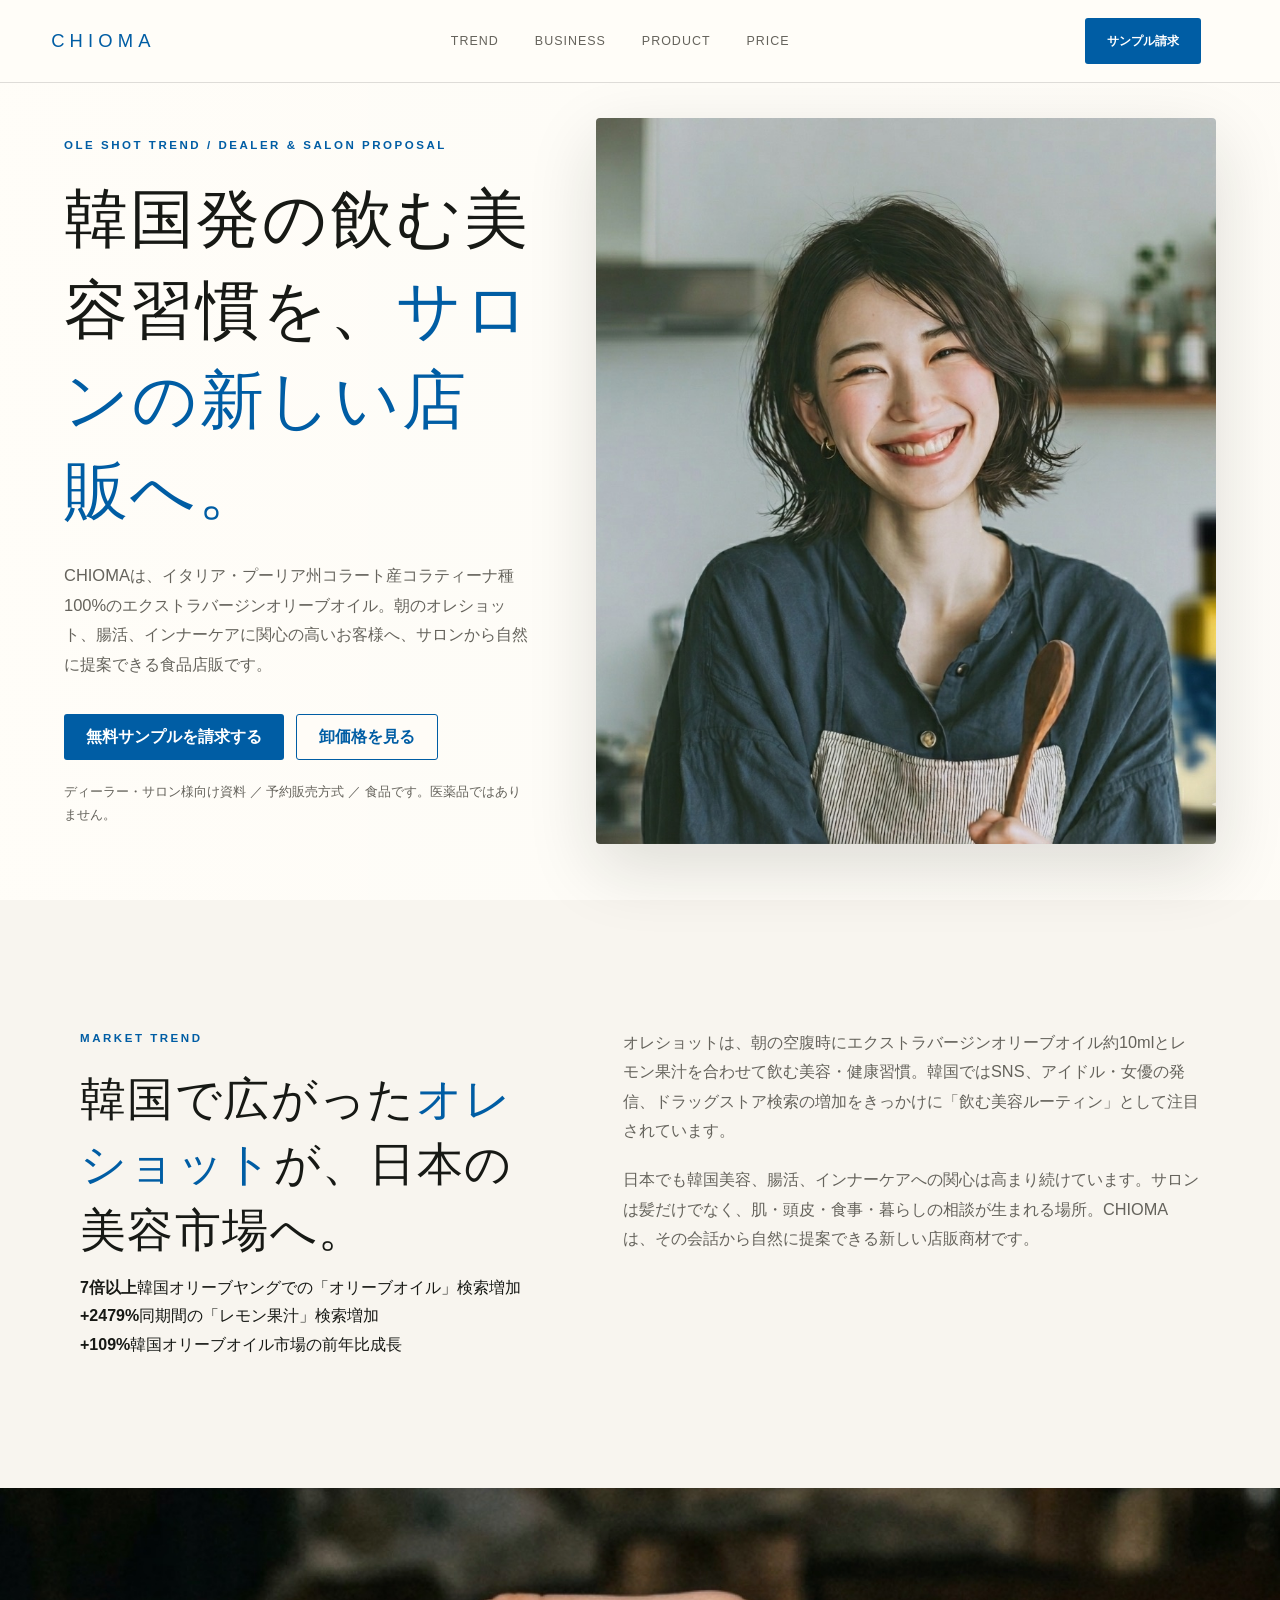
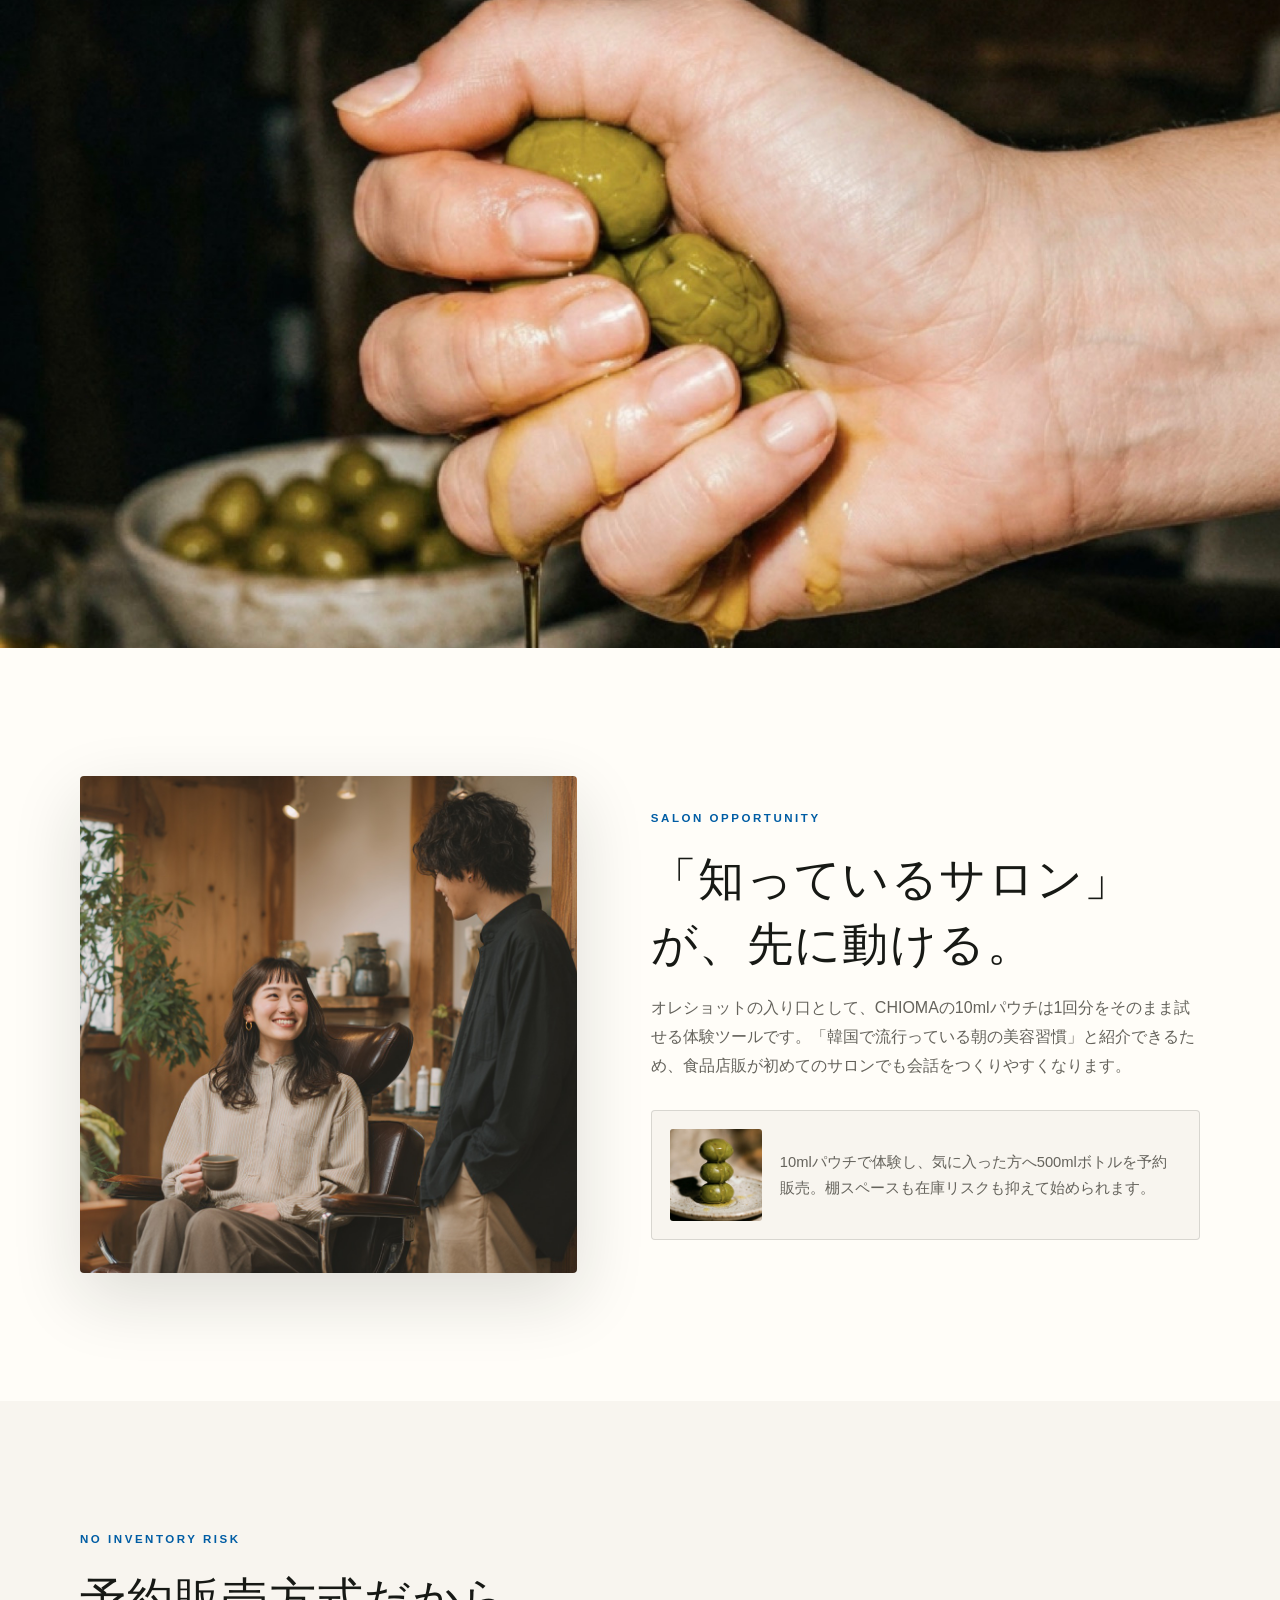
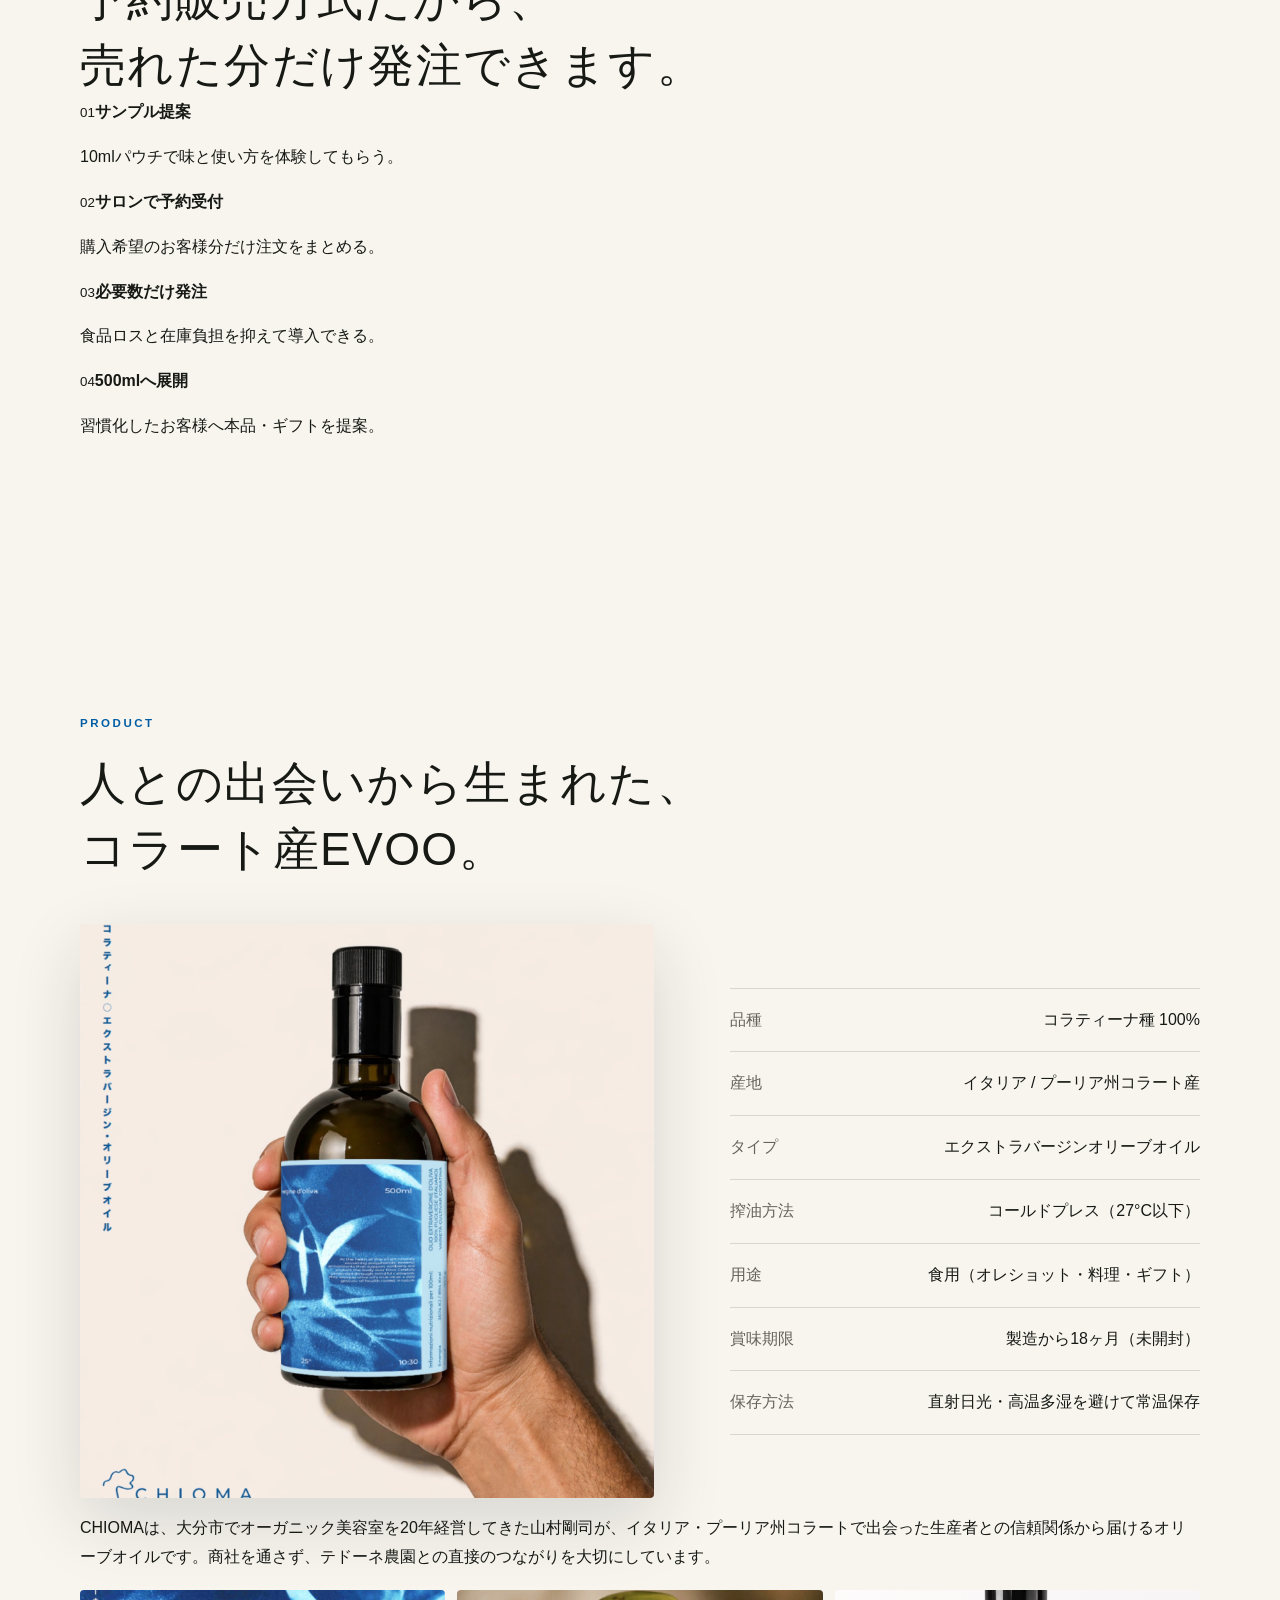
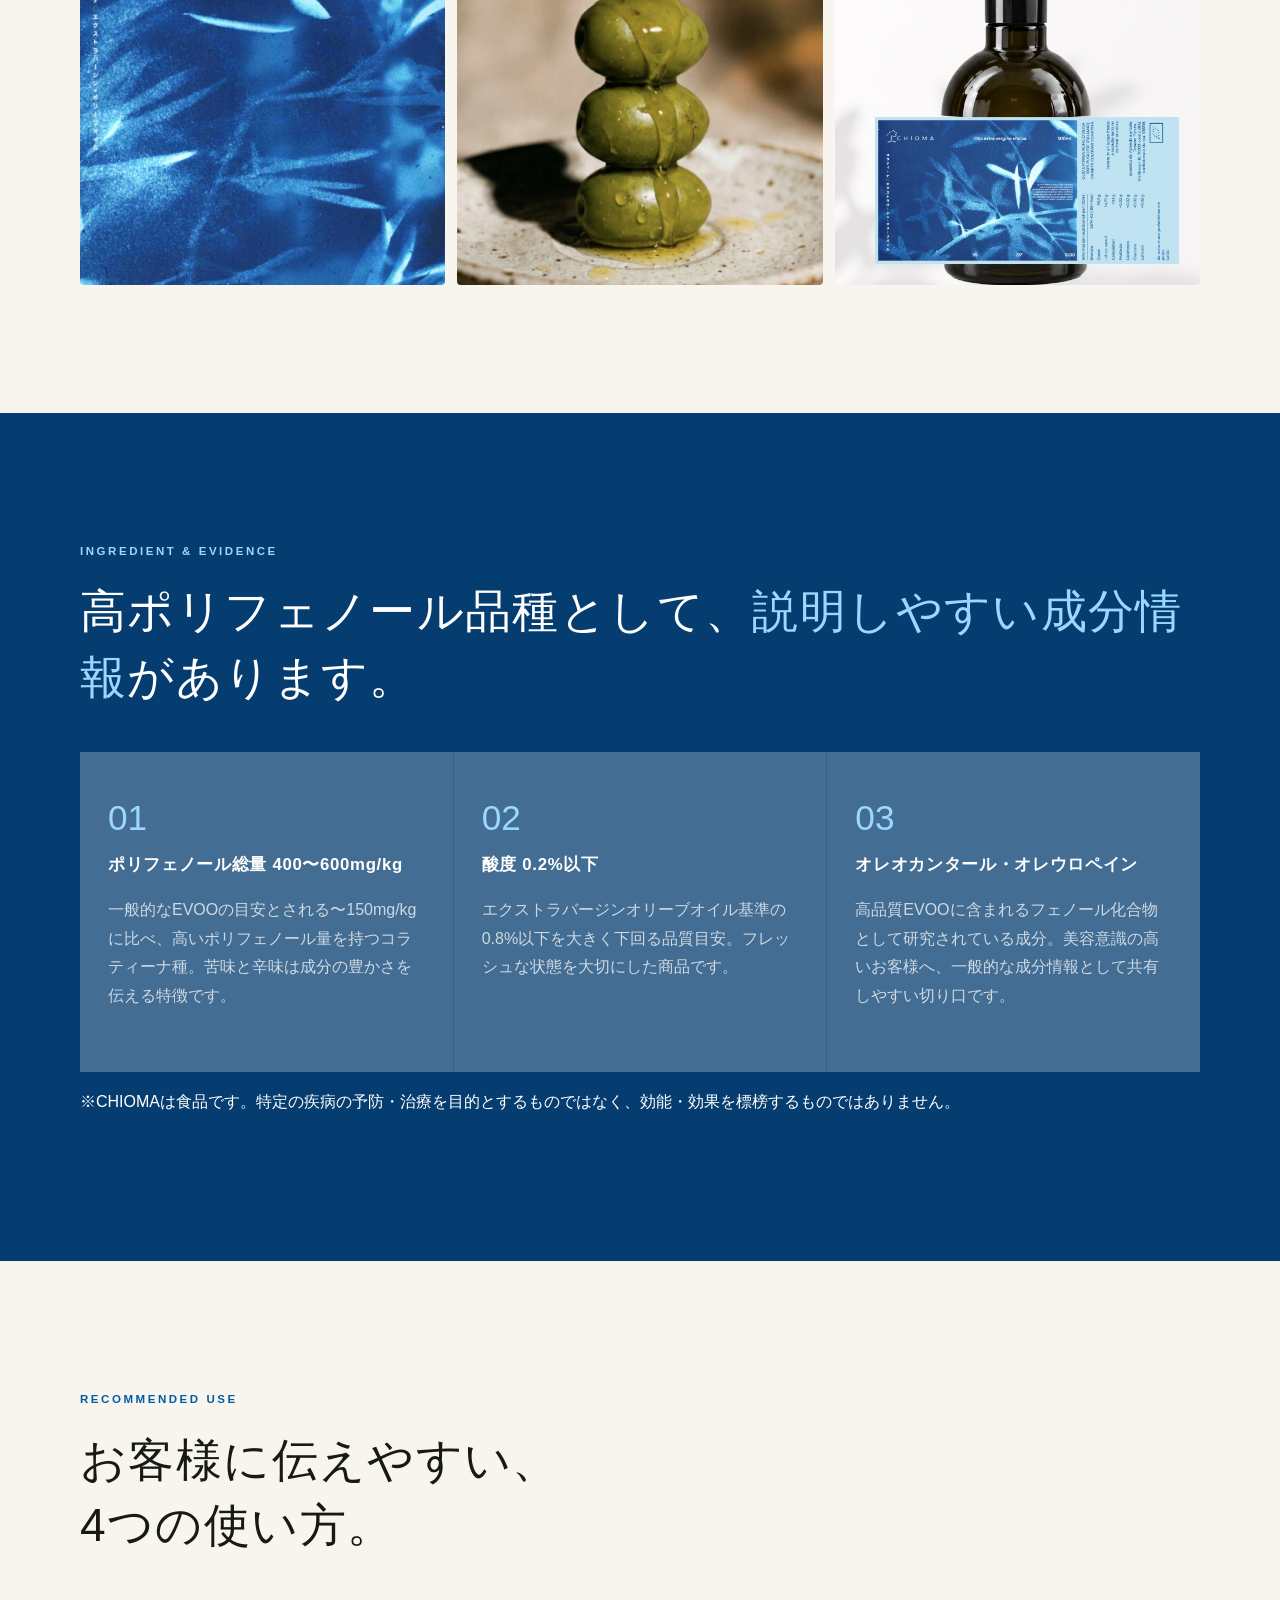
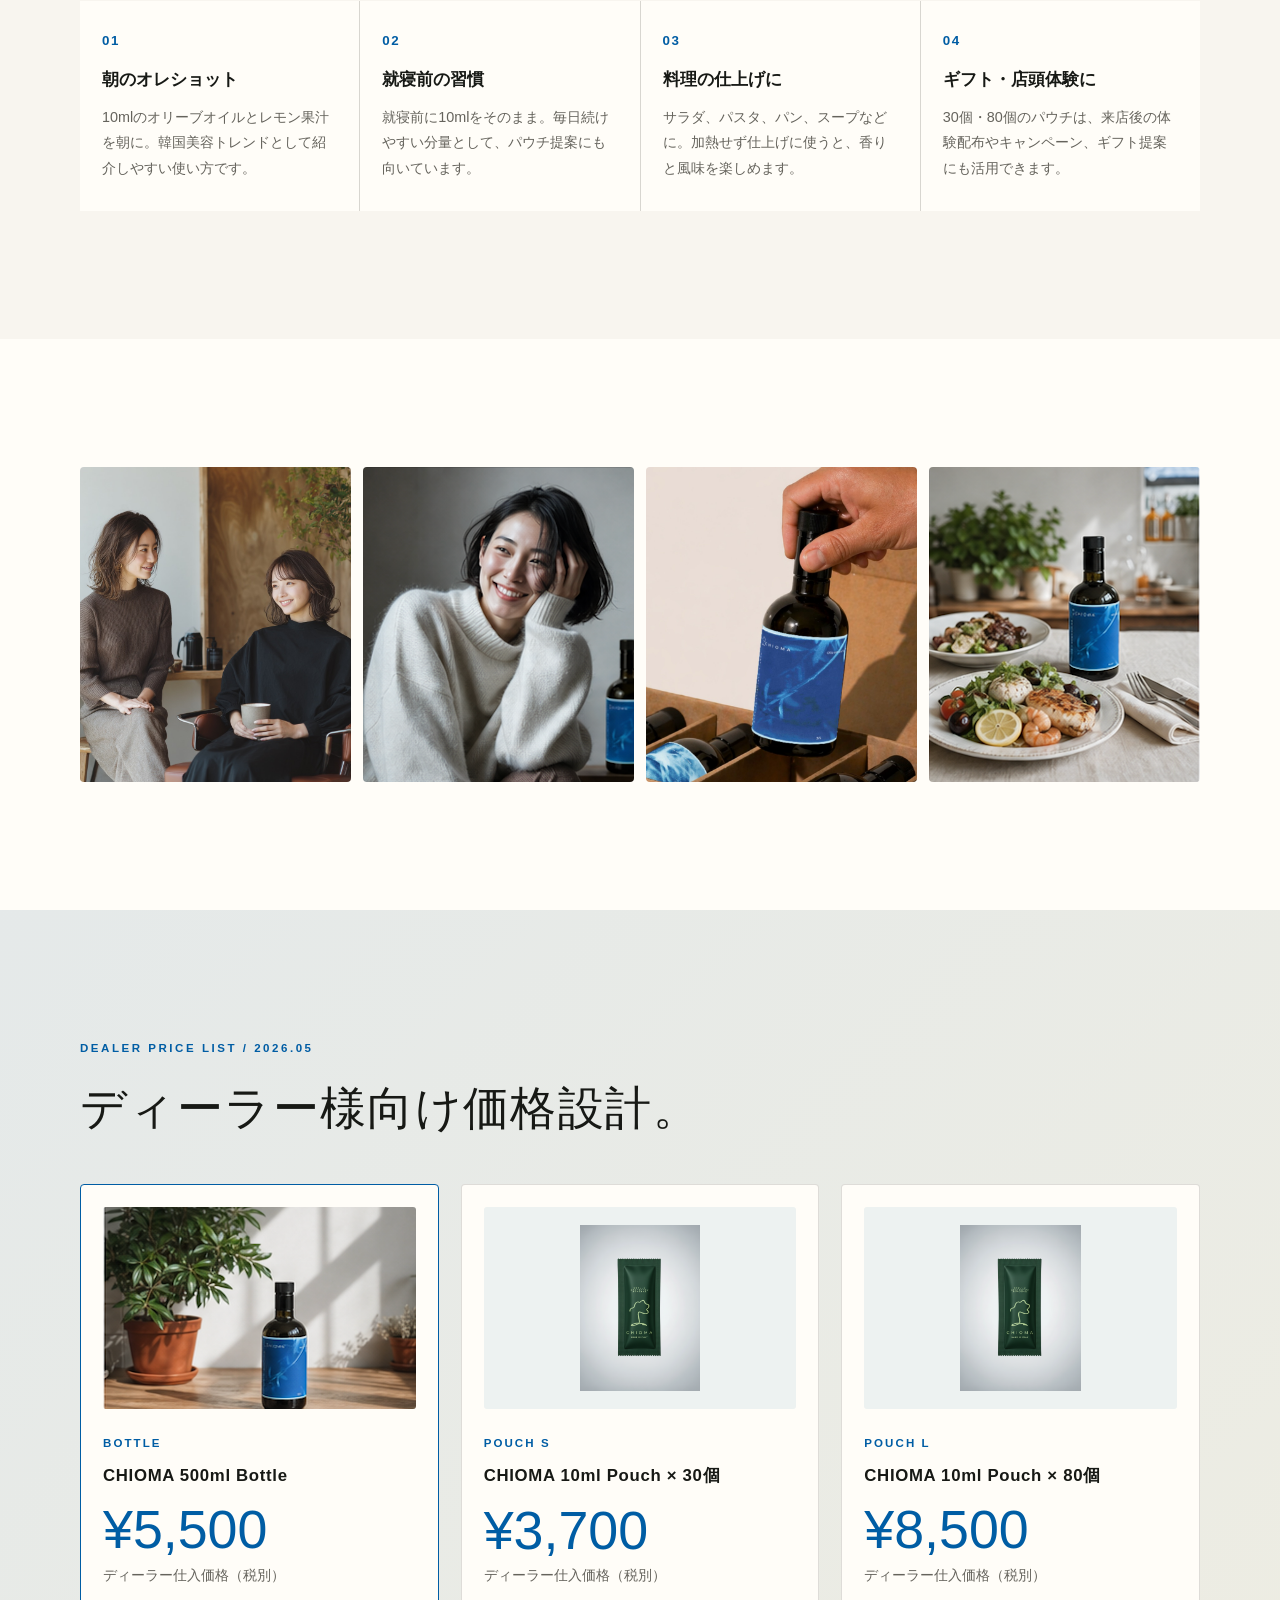
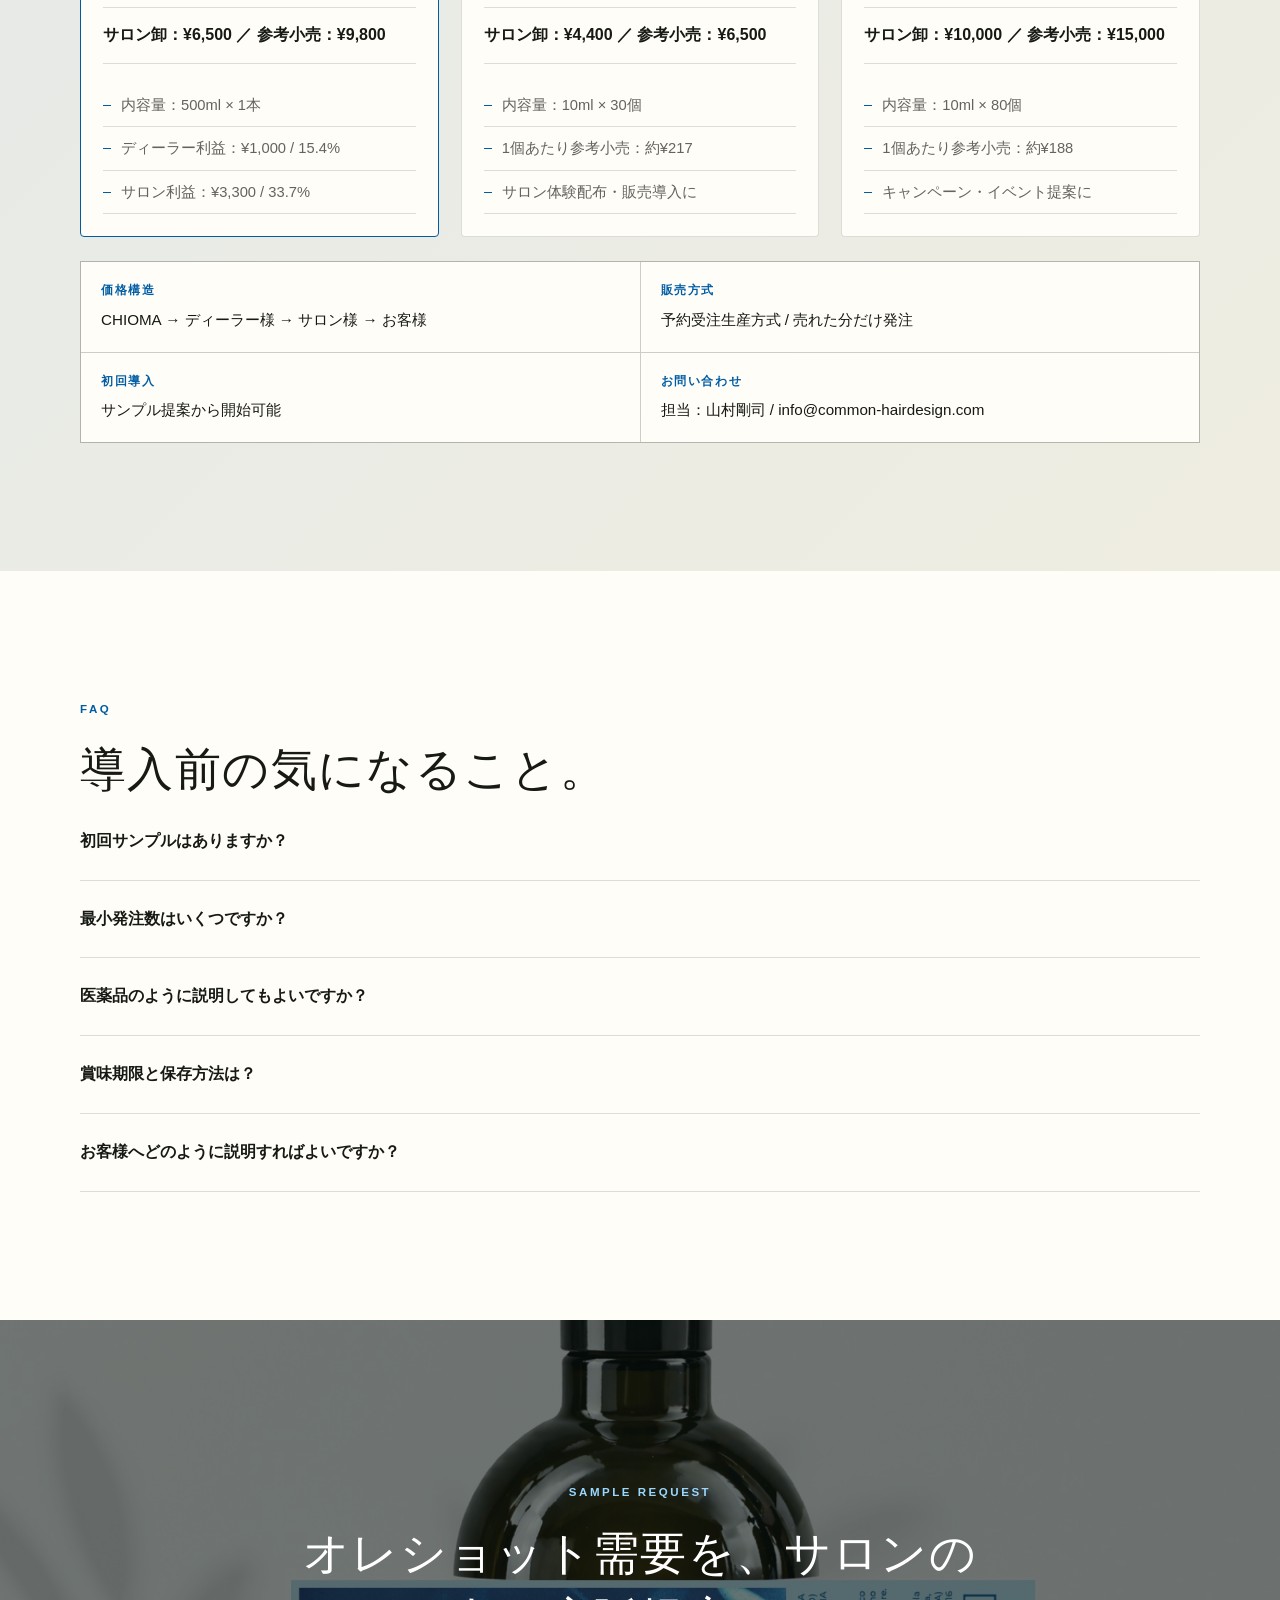
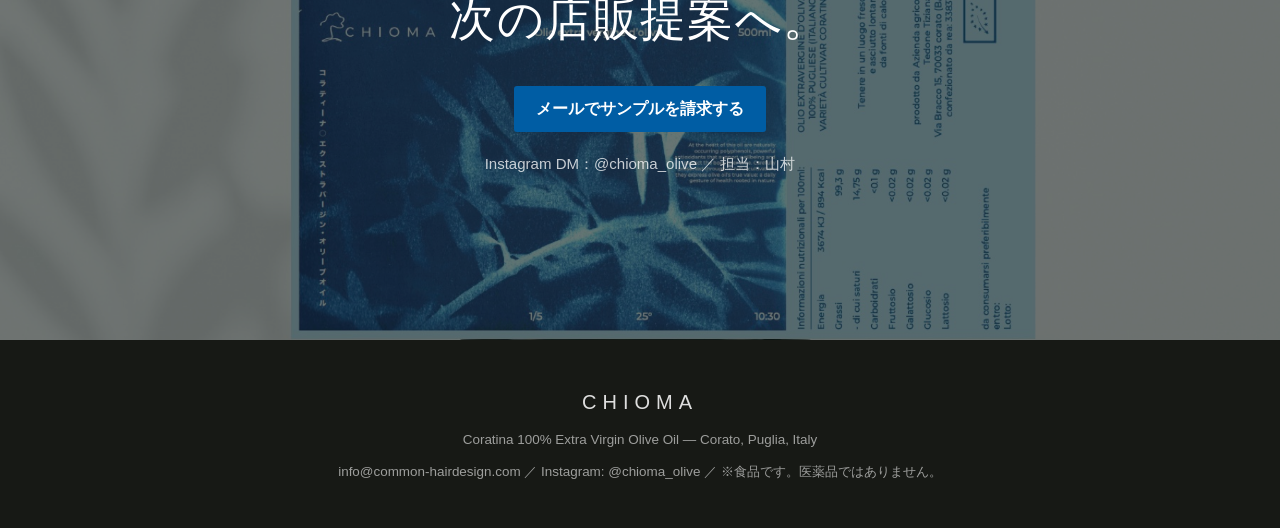
==== index.html @ f219310f "Update index.html" ====
<!doctype html>
<html lang="ja">
  <head><script type="text/javascript">
    (function(c,l,a,r,i,t,y){
        c[a]=c[a]||function(){(c[a].q=c[a].q||[]).push(arguments)};
        t=l.createElement(r);t.async=1;t.src="https://www.clarity.ms/tag/"+i;
        y=l.getElementsByTagName(r)[0];y.parentNode.insertBefore(t,y);
    })(window, document, "clarity", "script", "wob62ykbdd");
</script>
    <meta charset="utf-8" />
    <meta name="viewport" content="width=device-width, initial-scale=1" />
    <title>CHIOMA | オレショット対応オリーブオイル導入資料</title>
    <meta
      name="description"
      content="CHIOMAは、イタリア・プーリア州コラート産コラティーナ種100%のエクストラバージンオリーブオイル。韓国発オレショット需要、予約販売、卸価格、成分情報をまとめた導入資料です。"
    />
    <link rel="preload" as="image" href="chioma-hero-woman.jpg" />
    <link rel="stylesheet" href="styles.css" />
  </head>
  <body>
    <header class="site-header" data-header>
      <a class="brand" href="#top" aria-label="CHIOMA トップへ">CHIOMA</a>
      <nav class="site-nav" aria-label="主要ナビゲーション" data-nav>
        <a href="#trend">Trend</a>
        <a href="#business">Business</a>
        <a href="#product">Product</a>
        <a href="#pricing">Price</a>
      </nav>
      <a class="nav-cta" href="mailto:info@common-hairdesign.com">サンプル請求</a>
      <button class="menu-button" type="button" aria-label="メニューを開く" aria-expanded="false" data-menu-button>
        <span></span>
        <span></span>
      </button>
    </header>

    <main id="top">
      <section class="hero">
        <div class="hero-copy">
          <p class="section-label">Ole Shot Trend / Dealer & Salon Proposal</p>
          <h1>韓国発の飲む美容習慣を、<em>サロンの新しい店販へ。</em></h1>
          <p>
            CHIOMAは、イタリア・プーリア州コラート産コラティーナ種100%のエクストラバージンオリーブオイル。朝のオレショット、腸活、インナーケアに関心の高いお客様へ、サロンから自然に提案できる食品店販です。
          </p>
          <div class="hero-actions">
            <a class="button primary" href="mailto:info@common-hairdesign.com">無料サンプルを請求する</a>
            <a class="button secondary" href="#pricing">卸価格を見る</a>
          </div>
          <p class="hero-note">ディーラー・サロン様向け資料 ／ 予約販売方式 ／ 食品です。医薬品ではありません。</p>
        </div>
        <figure class="hero-media">
          <img src="chioma-hero-woman.jpg" alt="キッチンでほほえむ女性とCHIOMAのボトル" />
        </figure>
      </section>

      <section id="trend" class="gap section-pad">
        <div class="container two-col">
          <div>
            <p class="section-label">Market Trend</p>
            <h2>韓国で広がった<em>オレショット</em>が、日本の美容市場へ。</h2>
          </div>
          <div class="text-block">
            <p>オレショットは、朝の空腹時にエクストラバージンオリーブオイル約10mlとレモン果汁を合わせて飲む美容・健康習慣。韓国ではSNS、アイドル・女優の発信、ドラッグストア検索の増加をきっかけに「飲む美容ルーティン」として注目されています。</p>
            <p>日本でも韓国美容、腸活、インナーケアへの関心は高まり続けています。サロンは髪だけでなく、肌・頭皮・食事・暮らしの相談が生まれる場所。CHIOMAは、その会話から自然に提案できる新しい店販商材です。</p>
          </div>
        </div>
        <div class="container metrics-grid">
          <div><strong>7倍以上</strong><span>韓国オリーブヤングでの「オリーブオイル」検索増加</span></div>
          <div><strong>+2479%</strong><span>同期間の「レモン果汁」検索増加</span></div>
          <div><strong>+109%</strong><span>韓国オリーブオイル市場の前年比成長</span></div>
        </div>
      </section>

      <section class="image-band">
        <img src="chioma-harvest-hand.jpg" alt="手で搾られるオリーブとオリーブオイル" />
      </section>

      <section id="business" class="ritual section-pad">
        <div class="container split">
          <figure>
            <img src="chioma-salon-talk-1.jpg" alt="サロンで美容師とお客様が会話している様子" />
          </figure>
          <div class="panel-copy">
            <p class="section-label">Salon Opportunity</p>
            <h2>「知っているサロン」が、先に動ける。</h2>
            <p>オレショットの入り口として、CHIOMAの10mlパウチは1回分をそのまま試せる体験ツールです。「韓国で流行っている朝の美容習慣」と紹介できるため、食品店販が初めてのサロンでも会話をつくりやすくなります。</p>
            <div class="mini-card">
              <img src="chioma-olive-stack.jpg" alt="オリーブにオイルをかけた一皿" />
              <span>10mlパウチで体験し、気に入った方へ500mlボトルを予約販売。棚スペースも在庫リスクも抑えて始められます。</span>
            </div>
          </div>
        </div>
      </section>

      <section class="inventory section-pad">
        <div class="container">
          <p class="section-label">No Inventory Risk</p>
          <h2>予約販売方式だから、<br />売れた分だけ発注できます。</h2>
          <div class="flow-grid">
            <div><small>01</small><strong>サンプル提案</strong><p>10mlパウチで味と使い方を体験してもらう。</p></div>
            <div><small>02</small><strong>サロンで予約受付</strong><p>購入希望のお客様分だけ注文をまとめる。</p></div>
            <div><small>03</small><strong>必要数だけ発注</strong><p>食品ロスと在庫負担を抑えて導入できる。</p></div>
            <div><small>04</small><strong>500mlへ展開</strong><p>習慣化したお客様へ本品・ギフトを提案。</p></div>
          </div>
        </div>
      </section>

      <section id="product" class="product section-pad">
        <div class="container">
          <p class="section-label">Product</p>
          <h2>人との出会いから生まれた、<br />コラート産EVOO。</h2>
          <div class="product-grid">
            <figure class="product-main">
              <img src="chioma-product-hand.jpg" alt="手に持たれたCHIOMAの500mlボトル" />
            </figure>
            <div class="specs">
              <div><span>品種</span><strong>コラティーナ種 100%</strong></div>
              <div><span>産地</span><strong>イタリア / プーリア州コラート産</strong></div>
              <div><span>タイプ</span><strong>エクストラバージンオリーブオイル</strong></div>
              <div><span>搾油方法</span><strong>コールドプレス（27°C以下）</strong></div>
              <div><span>用途</span><strong>食用（オレショット・料理・ギフト）</strong></div>
              <div><span>賞味期限</span><strong>製造から18ヶ月（未開封）</strong></div>
              <div><span>保存方法</span><strong>直射日光・高温多湿を避けて常温保存</strong></div>
            </div>
          </div>
          <p class="story-note">CHIOMAは、大分市でオーガニック美容室を20年経営してきた山村剛司が、イタリア・プーリア州コラートで出会った生産者との信頼関係から届けるオリーブオイルです。商社を通さず、テドーネ農園との直接のつながりを大切にしています。</p>
          <div class="label-gallery" aria-label="CHIOMAの世界観">
            <img src="chioma-blue-texture.jpg" alt="CHIOMAの青いラベルテクスチャ" />
            <img src="chioma-olive-stack.jpg" alt="オリーブとオリーブオイル" />
            <img src="chioma-bottle-label-1.jpg" alt="CHIOMAボトルのラベル" />
          </div>
        </div>
      </section>

      <section id="quality" class="salon section-pad">
        <div class="container">
          <p class="section-label">Ingredient & Evidence</p>
          <h2>高ポリフェノール品種として、<em>説明しやすい成分情報</em>があります。</h2>
          <div class="card-grid">
            <article>
              <span>01</span>
              <h3>ポリフェノール総量 400〜600mg/kg</h3>
              <p>一般的なEVOOの目安とされる〜150mg/kgに比べ、高いポリフェノール量を持つコラティーナ種。苦味と辛味は成分の豊かさを伝える特徴です。</p>
            </article>
            <article>
              <span>02</span>
              <h3>酸度 0.2%以下</h3>
              <p>エクストラバージンオリーブオイル基準の0.8%以下を大きく下回る品質目安。フレッシュな状態を大切にした商品です。</p>
            </article>
            <article>
              <span>03</span>
              <h3>オレオカンタール・オレウロペイン</h3>
              <p>高品質EVOOに含まれるフェノール化合物として研究されている成分。美容意識の高いお客様へ、一般的な成分情報として共有しやすい切り口です。</p>
            </article>
          </div>
          <p class="evidence-note">※CHIOMAは食品です。特定の疾病の予防・治療を目的とするものではなく、効能・効果を標榜するものではありません。</p>
        </div>
      </section>

      <section class="cycle section-pad">
        <div class="container">
          <p class="section-label">Recommended Use</p>
          <h2>お客様に伝えやすい、<br />4つの使い方。</h2>
          <div class="cycle-grid">
            <div><small>01</small><strong>朝のオレショット</strong><p>10mlのオリーブオイルとレモン果汁を朝に。韓国美容トレンドとして紹介しやすい使い方です。</p></div>
            <div><small>02</small><strong>就寝前の習慣</strong><p>就寝前に10mlをそのまま。毎日続けやすい分量として、パウチ提案にも向いています。</p></div>
            <div><small>03</small><strong>料理の仕上げに</strong><p>サラダ、パスタ、パン、スープなどに。加熱せず仕上げに使うと、香りと風味を楽しめます。</p></div>
            <div><small>04</small><strong>ギフト・店頭体験に</strong><p>30個・80個のパウチは、来店後の体験配布やキャンペーン、ギフト提案にも活用できます。</p></div>
          </div>
        </div>
      </section>

      <section class="people section-pad">
        <div class="container image-grid">
          <img src="chioma-salon-talk-2.jpg" alt="美容室で会話する女性たち" />
          <img src="chioma-use-portrait.png" alt="CHIOMAのボトルと笑顔の女性" />
          <img src="chioma-shipping-box.jpg" alt="CHIOMAボトルを箱から取り出す様子" />
          <img src="chioma-use-dining.png" alt="料理とCHIOMAのボトル" />
        </div>
      </section>

      <section id="pricing" class="pricing section-pad">
        <div class="container">
          <p class="section-label">Dealer Price List / 2026.05</p>
          <h2>ディーラー様向け価格設計。</h2>
          <div class="pricing-grid">
            <article class="price-card featured">
              <img src="chioma-price-bottle.png" alt="木のテーブルに置かれたCHIOMA 500mlボトル" />
              <p class="pc-tag">Bottle</p>
              <h3>CHIOMA 500ml Bottle</h3>
              <div class="price">¥5,500</div>
              <p class="retail">ディーラー仕入価格（税別）</p>
              <p class="margin">サロン卸：¥6,500 ／ 参考小売：¥9,800</p>
              <ul>
                <li>内容量：500ml × 1本</li>
                <li>ディーラー利益：¥1,000 / 15.4%</li>
                <li>サロン利益：¥3,300 / 33.7%</li>
              </ul>
            </article>
            <article class="price-card">
              <img class="pouch-product" src="chioma-green-pouch.png" alt="CHIOMA 10mlパウチ" />
              <p class="pc-tag">Pouch S</p>
              <h3>CHIOMA 10ml Pouch × 30個</h3>
              <div class="price">¥3,700</div>
              <p class="retail">ディーラー仕入価格（税別）</p>
              <p class="margin">サロン卸：¥4,400 ／ 参考小売：¥6,500</p>
              <ul>
                <li>内容量：10ml × 30個</li>
                <li>1個あたり参考小売：約¥217</li>
                <li>サロン体験配布・販売導入に</li>
              </ul>
            </article>
            <article class="price-card">
              <img class="pouch-product" src="chioma-green-pouch.png" alt="CHIOMA 10mlパウチ大容量セット" />
              <p class="pc-tag">Pouch L</p>
              <h3>CHIOMA 10ml Pouch × 80個</h3>
              <div class="price">¥8,500</div>
              <p class="retail">ディーラー仕入価格（税別）</p>
              <p class="margin">サロン卸：¥10,000 ／ 参考小売：¥15,000</p>
              <ul>
                <li>内容量：10ml × 80個</li>
                <li>1個あたり参考小売：約¥188</li>
                <li>キャンペーン・イベント提案に</li>
              </ul>
            </article>
          </div>
          <div class="trade-terms">
            <div><span>価格構造</span><strong>CHIOMA → ディーラー様 → サロン様 → お客様</strong></div>
            <div><span>販売方式</span><strong>予約受注生産方式 / 売れた分だけ発注</strong></div>
            <div><span>初回導入</span><strong>サンプル提案から開始可能</strong></div>
            <div><span>お問い合わせ</span><strong>担当：山村剛司 / info@common-hairdesign.com</strong></div>
          </div>
        </div>
      </section>

      <section id="faq" class="faq section-pad">
        <div class="container">
          <p class="section-label">FAQ</p>
          <h2>導入前の気になること。</h2>
          <details>
            <summary>初回サンプルはありますか？</summary>
            <p>導入前に、まず味・香り・オレショットとしての提案方法を確認いただけます。詳細はお問い合わせ時にご案内します。</p>
          </details>
          <details>
            <summary>最小発注数はいくつですか？</summary>
            <p>予約販売方式のため、売れた分だけ発注しやすい設計です。ロットや納期は取引条件に合わせてご案内します。</p>
          </details>
          <details>
            <summary>医薬品のように説明してもよいですか？</summary>
            <p>いいえ。CHIOMAは食品です。成分に関する一般的な情報や、食習慣としての取り入れ方をご案内ください。疾病の予防・治療や効能効果をうたう表現は避けてください。</p>
          </details>
          <details>
            <summary>賞味期限と保存方法は？</summary>
            <p>賞味期限は製造から18ヶ月（未開封）です。直射日光・高温多湿を避けて常温保存し、開封後は3ヶ月以内を目安にご使用ください。</p>
          </details>
          <details>
            <summary>お客様へどのように説明すればよいですか？</summary>
            <p>「韓国で話題のオレショットをご存知ですか？」をきっかけに、10mlパウチを1回分として試してもらう流れがおすすめです。気に入った方へ500mlボトルを予約販売で提案できます。</p>
          </details>
        </div>
      </section>

      <section class="final-cta">
        <img src="chioma-bottle-label-1.jpg" alt="CHIOMAのボトルラベル" />
        <div>
          <p class="section-label">Sample Request</p>
          <h2>オレショット需要を、サロンの次の店販提案へ。</h2>
          <a class="button primary" href="mailto:info@common-hairdesign.com">メールでサンプルを請求する</a>
          <p class="cta-text">Instagram DM：@chioma_olive ／ 担当：山村</p>
        </div>
      </section>
    </main>

    <footer>
      <strong>CHIOMA</strong>
      <span>Coratina 100% Extra Virgin Olive Oil — Corato, Puglia, Italy</span>
      <span>info@common-hairdesign.com ／ Instagram: @chioma_olive ／ ※食品です。医薬品ではありません。</span>
    </footer>

    <script src="script.js"></script>
  </body>
</html>
---- styles.css ----
:root {
  --ink: #171915;
  --muted: #65635c;
  --paper: #f8f5ef;
  --white: #fffdf8;
  --blue: #005da4;
  --blue-dark: #063d70;
  --green: #204f38;
  --olive: #87923f;
  --gold: #a07840;
  --line: rgba(23, 25, 21, 0.14);
  --shadow: 0 24px 70px rgba(23, 25, 21, 0.14);
}

* {
  box-sizing: border-box;
}

html {
  scroll-behavior: smooth;
}

body {
  margin: 0;
  color: var(--ink);
  background: var(--paper);
  font-family: "Helvetica Neue", Arial, "Hiragino Sans", "Yu Gothic", sans-serif;
  line-height: 1.8;
  -webkit-font-smoothing: antialiased;
}

img {
  display: block;
  max-width: 100%;
}

a {
  color: inherit;
  text-decoration: none;
}

em {
  color: var(--blue);
  font-style: normal;
}

.site-header {
  position: fixed;
  z-index: 20;
  top: 0;
  left: 0;
  right: 0;
  min-height: 76px;
  display: grid;
  grid-template-columns: auto 1fr auto auto;
  gap: 28px;
  align-items: center;
  padding: 18px clamp(20px, 4vw, 54px);
  background: rgba(255, 253, 248, 0.92);
  border-bottom: 1px solid var(--line);
  backdrop-filter: blur(16px);
}

.site-header.is-scrolled {
  box-shadow: 0 10px 34px rgba(23, 25, 21, 0.08);
}

.brand {
  color: var(--blue);
  font-size: 1.15rem;
  font-weight: 500;
  letter-spacing: 0.28em;
}

.site-nav {
  display: flex;
  justify-content: center;
  gap: clamp(18px, 3vw, 36px);
  color: var(--muted);
  font-size: 0.78rem;
  letter-spacing: 0.08em;
  text-transform: uppercase;
}

.nav-cta,
.button {
  display: inline-flex;
  align-items: center;
  justify-content: center;
  min-height: 46px;
  padding: 12px 22px;
  border-radius: 3px;
  font-weight: 700;
  line-height: 1.2;
  transition: transform 160ms ease, background 160ms ease, color 160ms ease;
}

.nav-cta,
.button.primary {
  color: #fff;
  background: var(--blue);
}

.button.secondary {
  color: var(--blue);
  border: 1px solid currentColor;
  background: rgba(255, 253, 248, 0.76);
}

.nav-cta {
  font-size: 0.78rem;
}

.button:hover,
.nav-cta:hover {
  transform: translateY(-2px);
  background: var(--blue-dark);
  color: #fff;
}

.menu-button {
  display: none;
  width: 44px;
  height: 44px;
  padding: 0;
  border: 1px solid var(--line);
  border-radius: 50%;
  background: transparent;
}

.menu-button span {
  display: block;
  width: 18px;
  height: 1px;
  margin: 6px auto;
  background: var(--ink);
}

.hero {
  min-height: 100vh;
  display: grid;
  grid-template-columns: minmax(0, 0.86fr) minmax(360px, 1.14fr);
  gap: clamp(28px, 5vw, 72px);
  align-items: center;
  padding: 118px clamp(20px, 5vw, 72px) 56px;
  background:
    linear-gradient(90deg, rgba(255, 253, 248, 0.98), rgba(255, 253, 248, 0.8)),
    var(--paper);
}

.hero-copy {
  max-width: 590px;
}

.section-label {
  margin: 0 0 18px;
  color: var(--blue);
  font-size: 0.72rem;
  font-weight: 800;
  letter-spacing: 0.22em;
  text-transform: uppercase;
}

h1,
h2,
h3,
p {
  overflow-wrap: anywhere;
}

h1,
h2 {
  margin: 0;
  font-weight: 300;
  letter-spacing: 0.03em;
  line-height: 1.42;
}

h1 {
  font-size: clamp(2.35rem, 5vw, 4.8rem);
}

h2 {
  font-size: clamp(1.85rem, 3.6vw, 3.3rem);
}

h3 {
  margin: 0;
  font-size: 1.05rem;
  letter-spacing: 0.04em;
}

.hero-copy > p:not(.section-label):not(.hero-note) {
  max-width: 520px;
  margin: 24px 0 0;
  color: var(--muted);
  font-size: 1.03rem;
}

.hero-actions {
  display: flex;
  flex-wrap: wrap;
  gap: 12px;
  margin-top: 34px;
}

.hero-note {
  margin: 20px 0 0;
  color: var(--muted);
  font-size: 0.82rem;
}

.hero-media {
  margin: 0;
  align-self: stretch;
  min-height: 620px;
  border-radius: 4px;
  overflow: hidden;
  box-shadow: var(--shadow);
  background: var(--white);
}

.hero-media img {
  width: 100%;
  height: 100%;
  object-fit: cover;
}

.section-pad {
  padding: clamp(76px, 10vw, 132px) clamp(20px, 5vw, 64px);
}

.container {
  width: min(1120px, 100%);
  margin: 0 auto;
}

.two-col {
  display: grid;
  grid-template-columns: minmax(0, 0.88fr) minmax(320px, 1.12fr);
  gap: clamp(34px, 7vw, 92px);
}

.text-block {
  color: var(--muted);
  font-size: 1.02rem;
}

.text-block p {
  margin: 0 0 20px;
}

.image-band {
  background: var(--ink);
}

.image-band img {
  width: 100%;
  max-height: 760px;
  object-fit: cover;
}

.ritual {
  background: var(--white);
}

.split {
  display: grid;
  grid-template-columns: minmax(0, 0.95fr) minmax(320px, 1.05fr);
  gap: clamp(28px, 6vw, 74px);
  align-items: center;
}

.split figure,
.product-main {
  margin: 0;
  border-radius: 4px;
  overflow: hidden;
  box-shadow: var(--shadow);
}

.split figure img,
.product-main img {
  width: 100%;
  aspect-ratio: 1;
  object-fit: cover;
}

.panel-copy p:not(.section-label) {
  color: var(--muted);
}

.mini-card {
  display: grid;
  grid-template-columns: 92px 1fr;
  gap: 18px;
  align-items: center;
  margin-top: 30px;
  padding: 18px;
  border: 1px solid var(--line);
  border-radius: 4px;
  background: var(--paper);
}

.mini-card img {
  width: 92px;
  height: 92px;
  object-fit: cover;
  border-radius: 3px;
}

.mini-card span {
  color: var(--muted);
  font-size: 0.92rem;
}

.product-grid {
  display: grid;
  grid-template-columns: minmax(0, 1.1fr) minmax(320px, 0.9fr);
  gap: clamp(30px, 6vw, 76px);
  align-items: center;
  margin-top: 42px;
}

.specs {
  border-top: 1px solid var(--line);
}

.specs div {
  display: flex;
  justify-content: space-between;
  gap: 24px;
  padding: 17px 0;
  border-bottom: 1px solid var(--line);
}

.specs span {
  color: var(--muted);
}

.specs strong {
  text-align: right;
  font-weight: 500;
}

.label-gallery,
.image-grid {
  display: grid;
  grid-template-columns: repeat(3, minmax(0, 1fr));
  gap: 12px;
  margin-top: 18px;
}

.label-gallery img,
.image-grid img {
  width: 100%;
  aspect-ratio: 1.24;
  object-fit: cover;
  border-radius: 4px;
}

.salon {
  background: var(--blue-dark);
  color: #fff;
}

.salon .section-label,
.salon em {
  color: #9ad8ff;
}

.card-grid {
  display: grid;
  grid-template-columns: repeat(3, minmax(0, 1fr));
  gap: 1px;
  margin-top: 42px;
  background: rgba(255, 255, 255, 0.18);
}

.card-grid article {
  min-height: 320px;
  padding: 34px 28px;
  background: rgba(255, 255, 255, 0.08);
}

.card-grid span {
  color: #9ad8ff;
  font-size: 2.2rem;
  font-weight: 200;
}

.card-grid p {
  color: rgba(255, 255, 255, 0.74);
}

.cycle-grid {
  display: grid;
  grid-template-columns: repeat(4, minmax(0, 1fr));
  gap: 1px;
  margin-top: 42px;
  background: var(--line);
}

.cycle-grid div {
  min-height: 210px;
  padding: 28px 22px;
  background: var(--white);
}

.cycle-grid small {
  display: block;
  color: var(--blue);
  font-weight: 800;
  letter-spacing: 0.12em;
  margin-bottom: 12px;
}

.cycle-grid strong {
  display: block;
  margin-bottom: 10px;
  font-size: 1.04rem;
}

.cycle-grid p {
  margin: 0;
  color: var(--muted);
  font-size: 0.9rem;
}

.people {
  background: var(--white);
}

.image-grid {
  grid-template-columns: repeat(4, minmax(0, 1fr));
  margin-top: 0;
}

.image-grid img {
  aspect-ratio: 0.86;
}

.pricing {
  background:
    linear-gradient(135deg, rgba(0, 93, 164, 0.08), rgba(135, 146, 63, 0.08)),
    var(--paper);
}

.pricing-grid {
  display: grid;
  grid-template-columns: repeat(3, minmax(0, 1fr));
  gap: 22px;
  margin-top: 42px;
}

.price-card {
  padding: 22px;
  border: 1px solid var(--line);
  border-radius: 4px;
  background: var(--white);
}

.price-card.featured {
  border-color: var(--blue);
}

.price-card img {
  width: 100%;
  aspect-ratio: 1.55;
  object-fit: cover;
  border-radius: 3px;
  margin-bottom: 24px;
}

.price-card img.pouch-product {
  object-fit: contain;
  padding: 18px;
  background: #edf2f1;
}

.pc-tag {
  margin: 0 0 8px;
  color: var(--blue);
  font-size: 0.72rem;
  font-weight: 800;
  letter-spacing: 0.18em;
  text-transform: uppercase;
}

.price {
  margin: 12px 0 6px;
  color: var(--blue);
  font-size: clamp(2.35rem, 4.2vw, 3.55rem);
  font-weight: 200;
  line-height: 1;
}

.retail {
  margin: 0 0 18px;
  color: var(--muted);
  font-size: 0.9rem;
}

.margin {
  margin: 0 0 20px;
  padding: 13px 0;
  border-top: 1px solid var(--line);
  border-bottom: 1px solid var(--line);
  color: var(--ink);
  font-weight: 700;
}

.price-card ul {
  margin: 0;
  padding: 0;
  list-style: none;
}

.price-card li {
  position: relative;
  padding: 8px 0 8px 18px;
  border-bottom: 1px solid var(--line);
  color: var(--muted);
  font-size: 0.92rem;
}

.price-card li::before {
  content: "";
  position: absolute;
  left: 0;
  top: 21px;
  width: 8px;
  height: 1px;
  background: var(--blue);
}

.trade-terms {
  display: grid;
  grid-template-columns: repeat(2, minmax(0, 1fr));
  gap: 1px;
  margin-top: 24px;
  background: var(--line);
  border: 1px solid var(--line);
}

.trade-terms div {
  display: grid;
  gap: 5px;
  padding: 18px 20px;
  background: var(--white);
}

.trade-terms span {
  color: var(--blue);
  font-size: 0.72rem;
  font-weight: 800;
  letter-spacing: 0.14em;
}

.trade-terms strong {
  font-size: 0.95rem;
  font-weight: 500;
}

.faq {
  background: var(--white);
}

details {
  border-bottom: 1px solid var(--line);
}

summary {
  cursor: pointer;
  padding: 24px 0;
  font-weight: 700;
  list-style: none;
}

summary::-webkit-details-marker {
  display: none;
}

details p {
  margin: -8px 0 24px;
  color: var(--muted);
}

.final-cta {
  position: relative;
  min-height: 620px;
  display: grid;
  place-items: center;
  padding: 90px 20px;
  overflow: hidden;
  text-align: center;
  color: #fff;
}

.final-cta img {
  position: absolute;
  inset: 0;
  width: 100%;
  height: 100%;
  object-fit: cover;
}

.final-cta::after {
  content: "";
  position: absolute;
  inset: 0;
  background: rgba(9, 19, 16, 0.58);
}

.final-cta > div {
  position: relative;
  z-index: 1;
  width: min(720px, 100%);
}

.final-cta .section-label {
  color: #9ad8ff;
}

.final-cta h2 {
  margin-bottom: 34px;
}

.cta-text {
  margin: 18px 0 0;
  color: rgba(255, 255, 255, 0.76);
  font-size: 0.94rem;
}

footer {
  display: grid;
  gap: 8px;
  justify-items: center;
  padding: 44px 20px;
  color: rgba(255, 255, 255, 0.58);
  background: var(--ink);
  text-align: center;
  font-size: 0.84rem;
}

footer strong {
  color: rgba(255, 255, 255, 0.86);
  font-size: 1.25rem;
  font-weight: 300;
  letter-spacing: 0.3em;
}

.fi {
  opacity: 0;
  transform: translateY(22px);
  transition: opacity 700ms ease, transform 700ms ease;
}

.fi.visible {
  opacity: 1;
  transform: translateY(0);
}

@media (max-width: 920px) {
  .site-header {
    grid-template-columns: auto 1fr auto;
    gap: 16px;
  }

  .site-nav {
    position: absolute;
    top: 76px;
    left: 16px;
    right: 16px;
    display: grid;
    padding: 12px;
    border: 1px solid var(--line);
    border-radius: 4px;
    background: rgba(255, 253, 248, 0.98);
    box-shadow: var(--shadow);
    opacity: 0;
    pointer-events: none;
    transform: translateY(-10px);
  }

  .site-nav.is-open {
    opacity: 1;
    pointer-events: auto;
    transform: translateY(0);
  }

  .site-nav a {
    padding: 12px;
  }

  .menu-button {
    display: block;
  }

  .hero,
  .two-col,
  .split,
  .product-grid {
    grid-template-columns: 1fr;
  }

  .hero-media {
    min-height: 420px;
  }

  .card-grid,
  .cycle-grid,
  .pricing-grid {
    grid-template-columns: 1fr;
  }

  .trade-terms {
    grid-template-columns: 1fr;
  }

  .label-gallery,
  .image-grid {
    grid-template-columns: repeat(2, minmax(0, 1fr));
  }
}

@media (max-width: 600px) {
  .site-header {
    min-height: 68px;
    padding: 12px 16px;
  }

  .brand {
    font-size: 1rem;
  }

  .nav-cta {
    display: none;
  }

  .site-nav {
    top: 68px;
  }

  .hero {
    min-height: auto;
    padding: 104px 18px 40px;
  }

  .hero-actions {
    display: grid;
  }

  .button {
    width: 100%;
  }

  .hero-media {
    min-height: 360px;
  }

  .section-pad {
    padding-left: 18px;
    padding-right: 18px;
  }

  .mini-card {
    grid-template-columns: 1fr;
  }

  .specs div {
    display: grid;
    gap: 4px;
  }

  .specs strong {
    text-align: left;
  }

  .label-gallery,
  .image-grid {
    grid-template-columns: 1fr;
  }
}
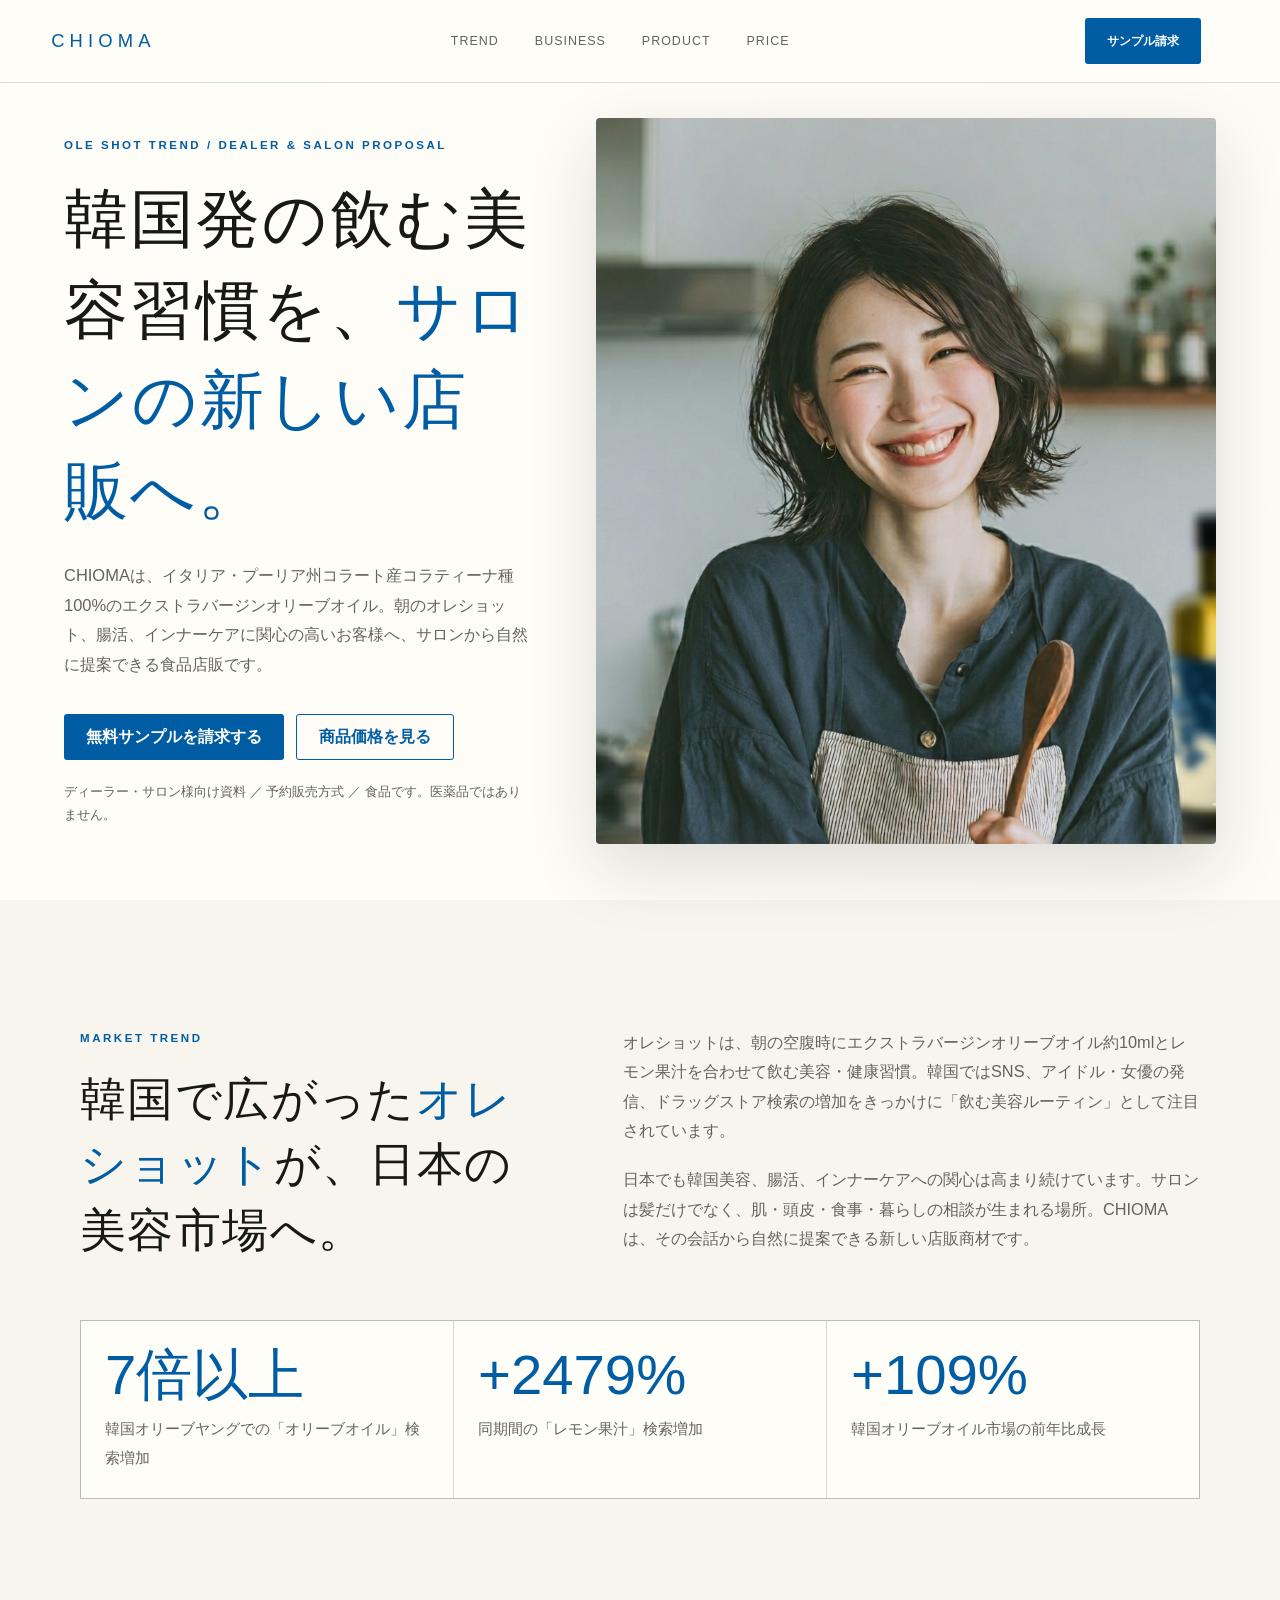
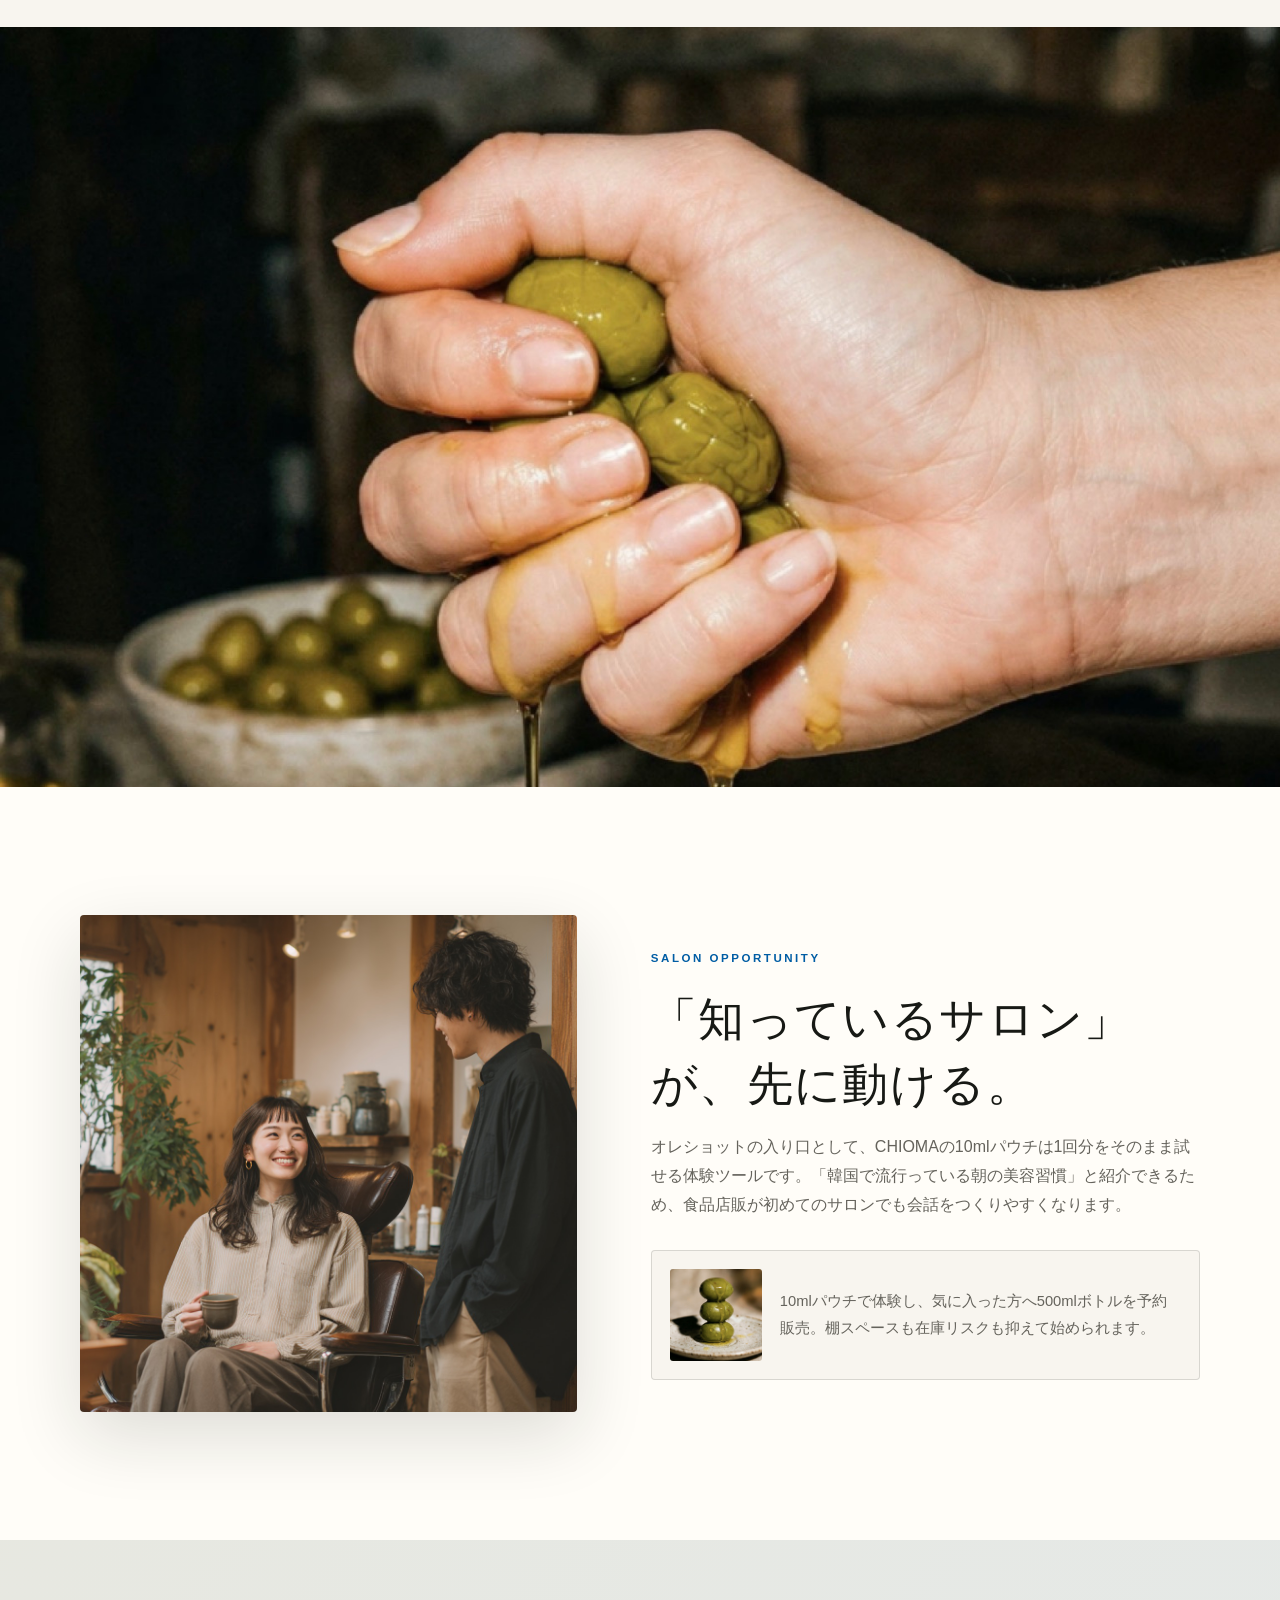
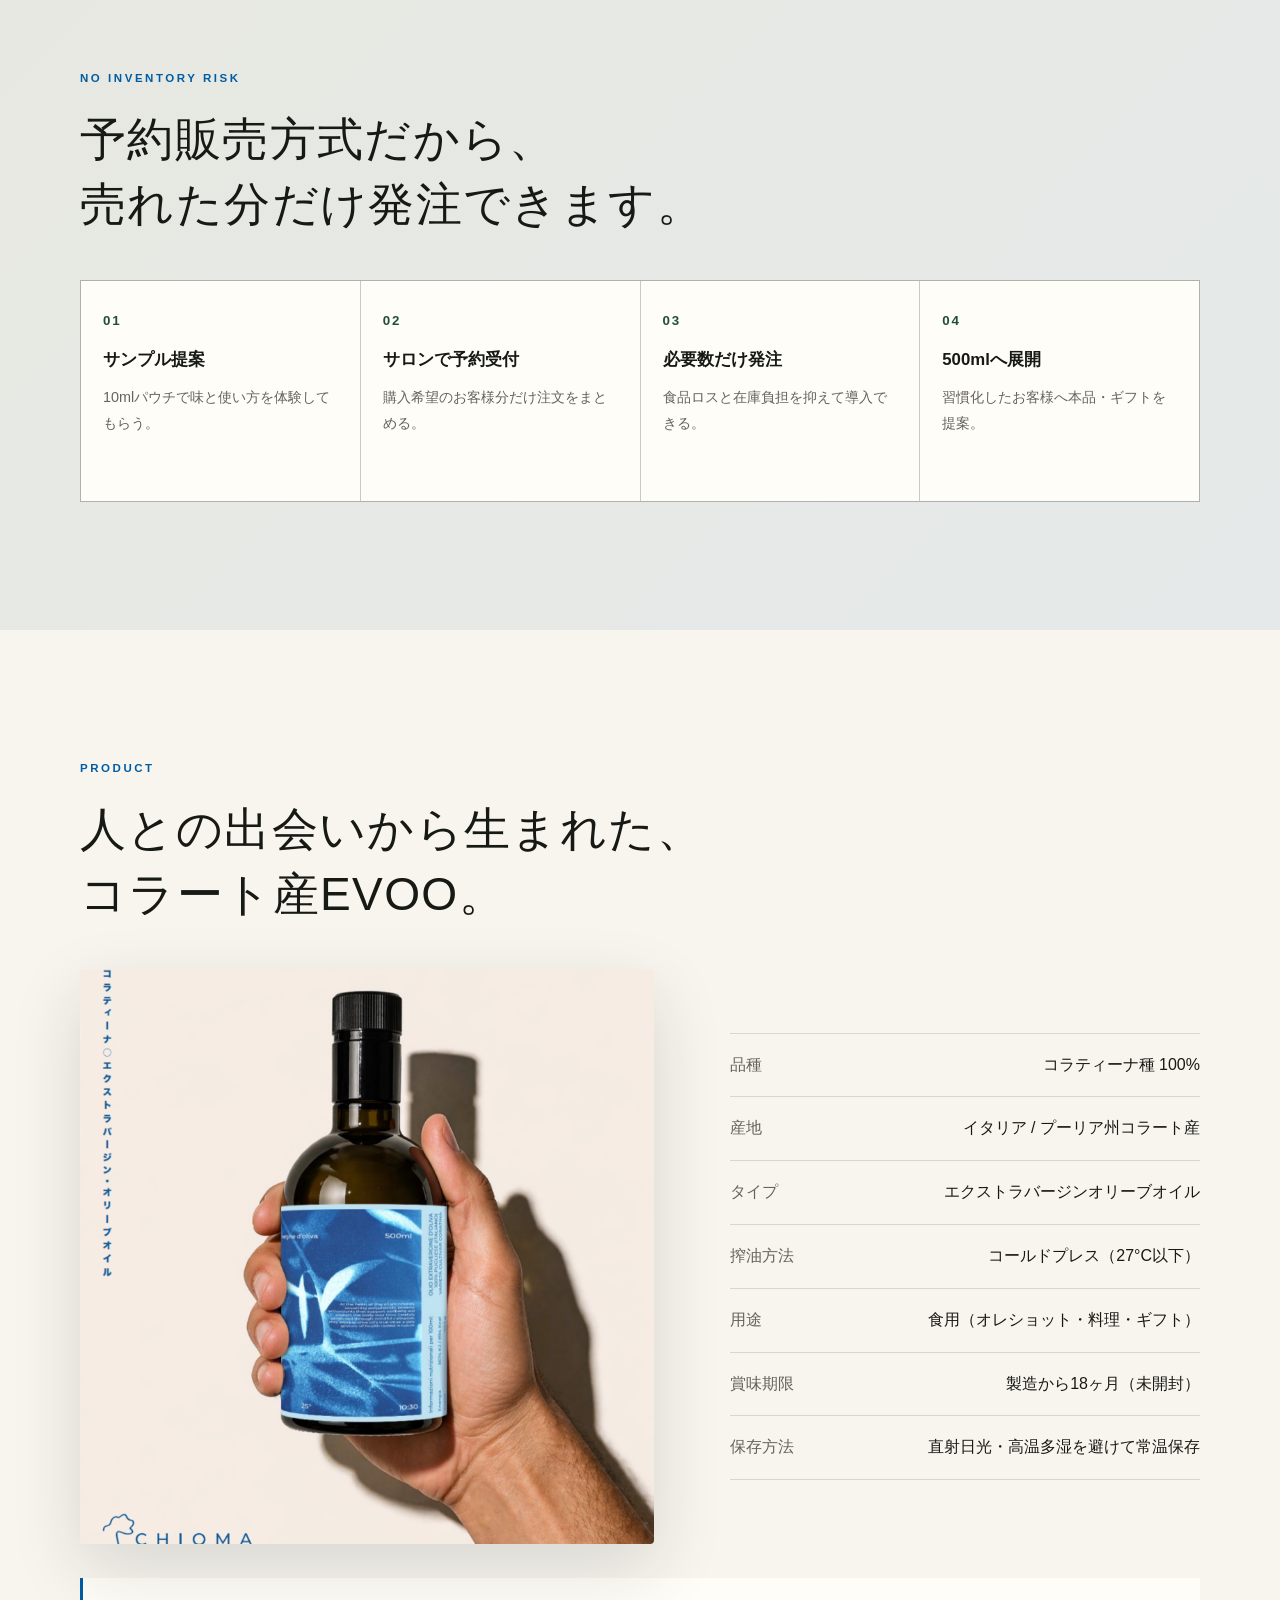
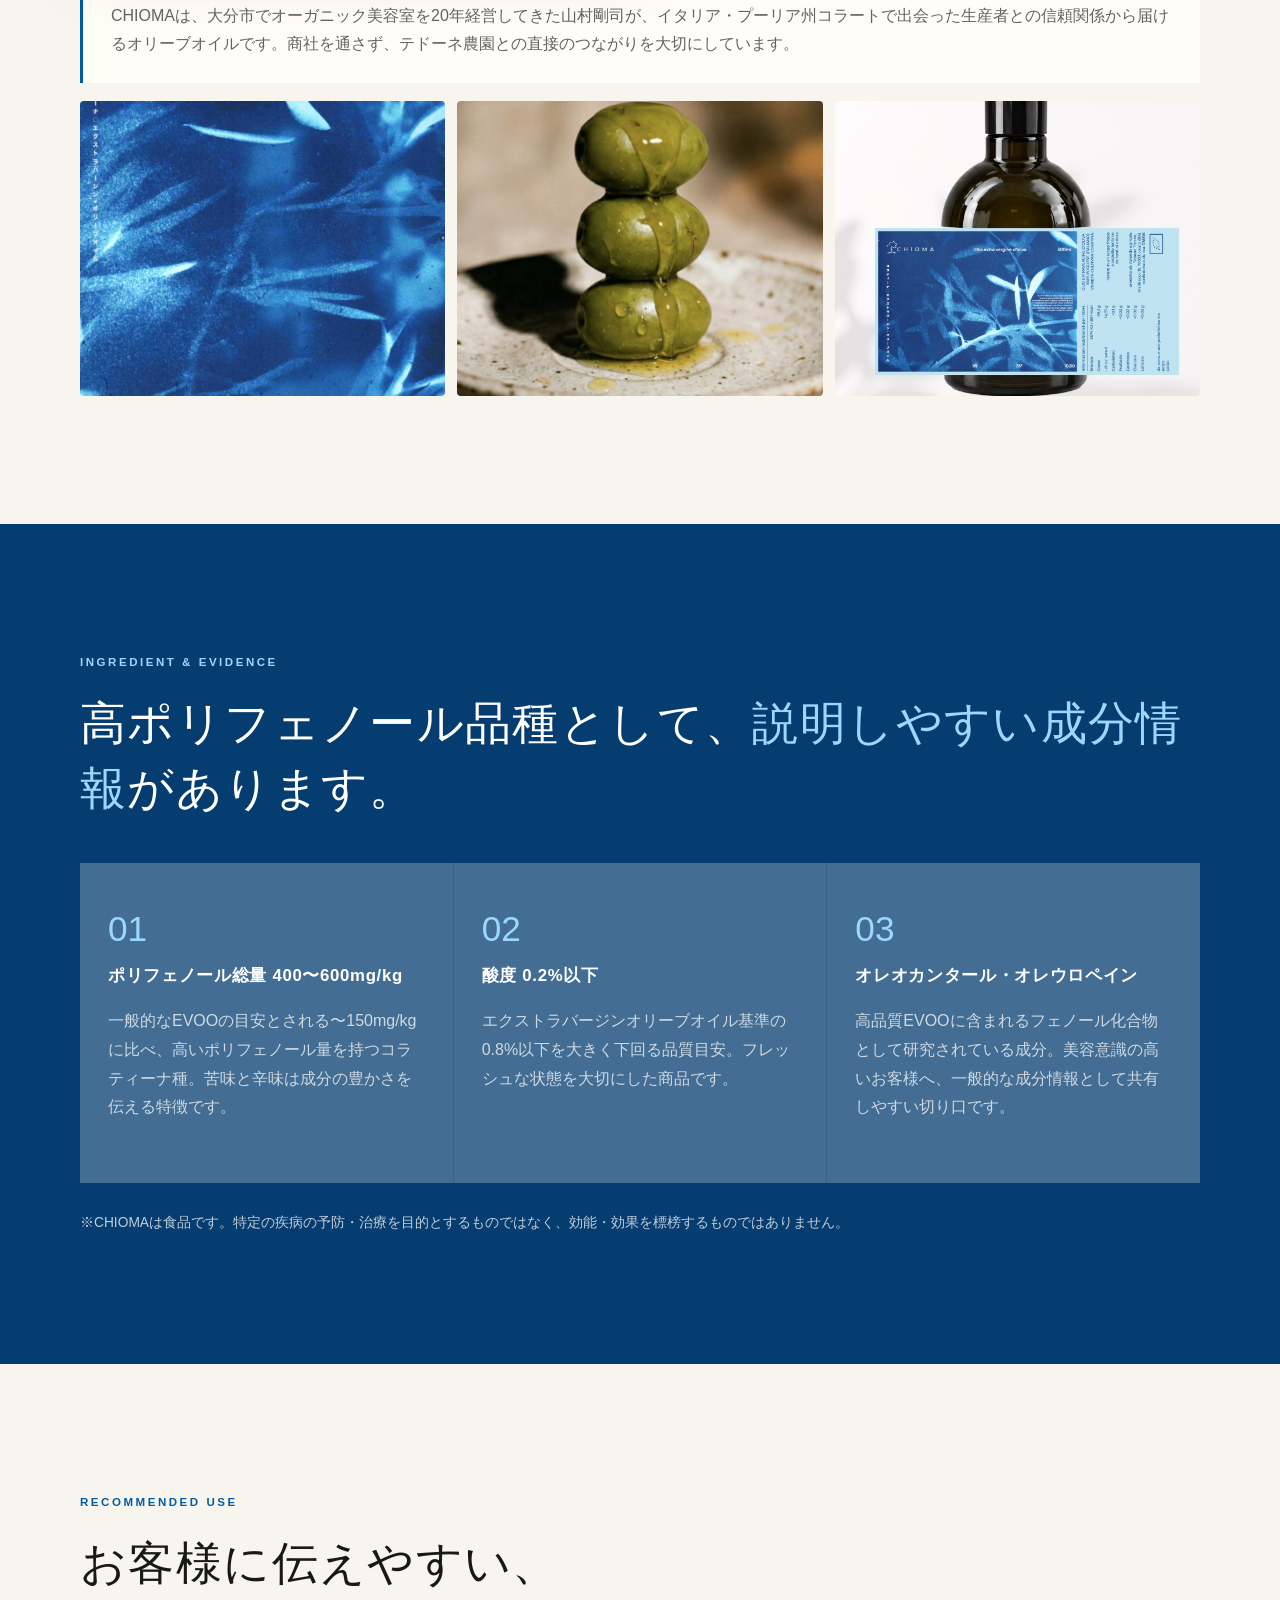
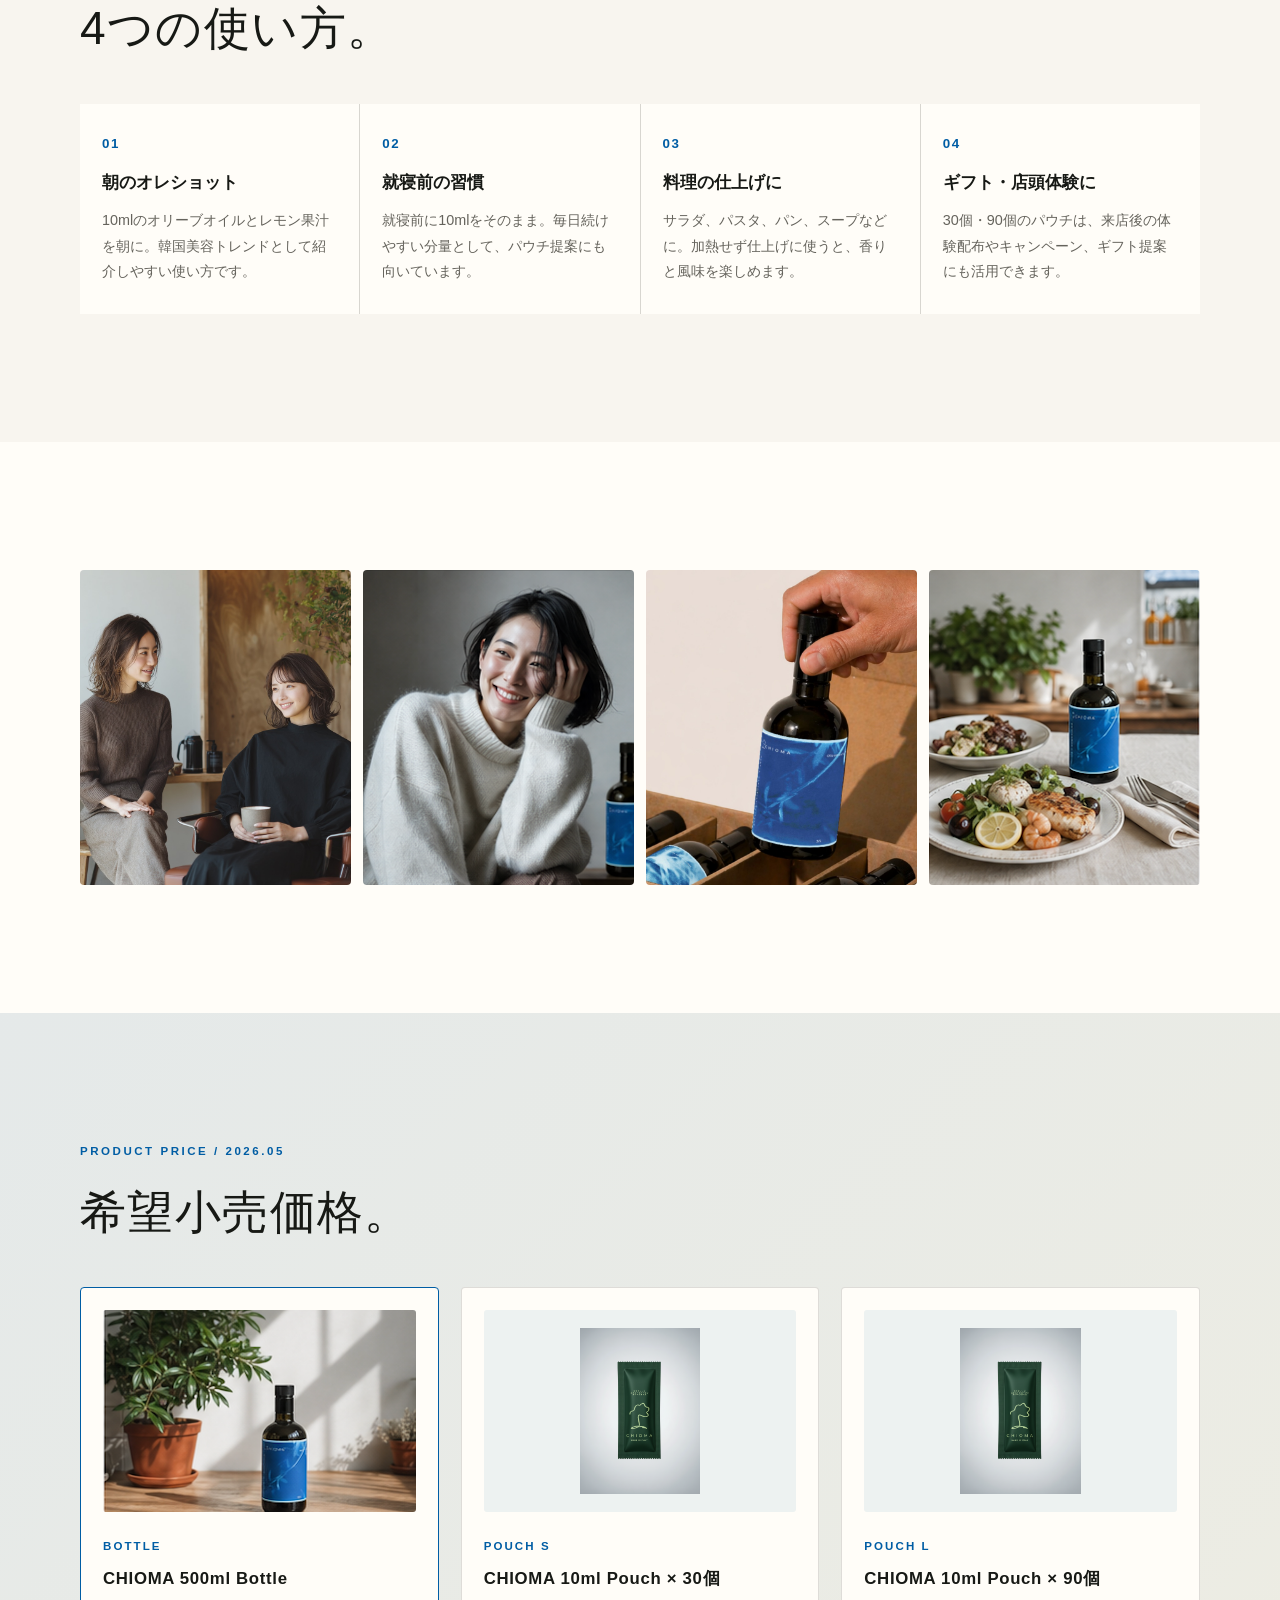
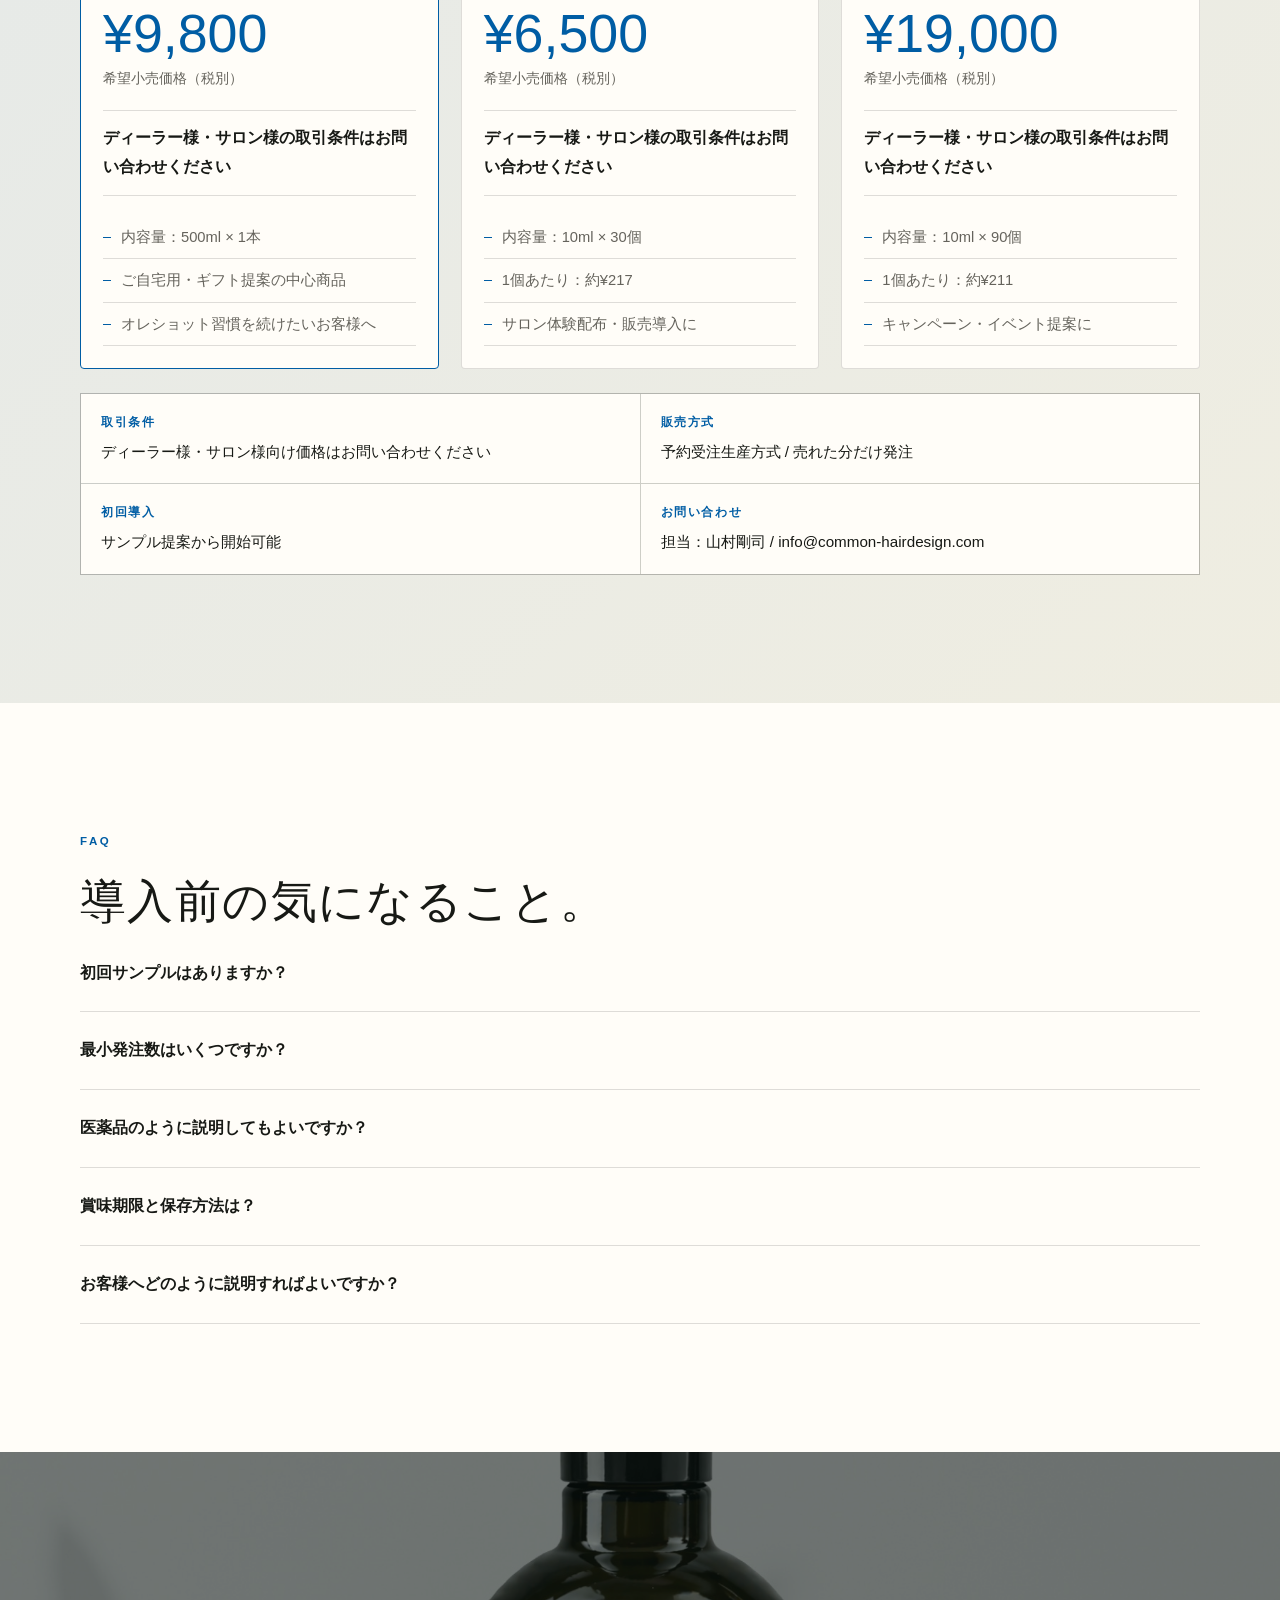
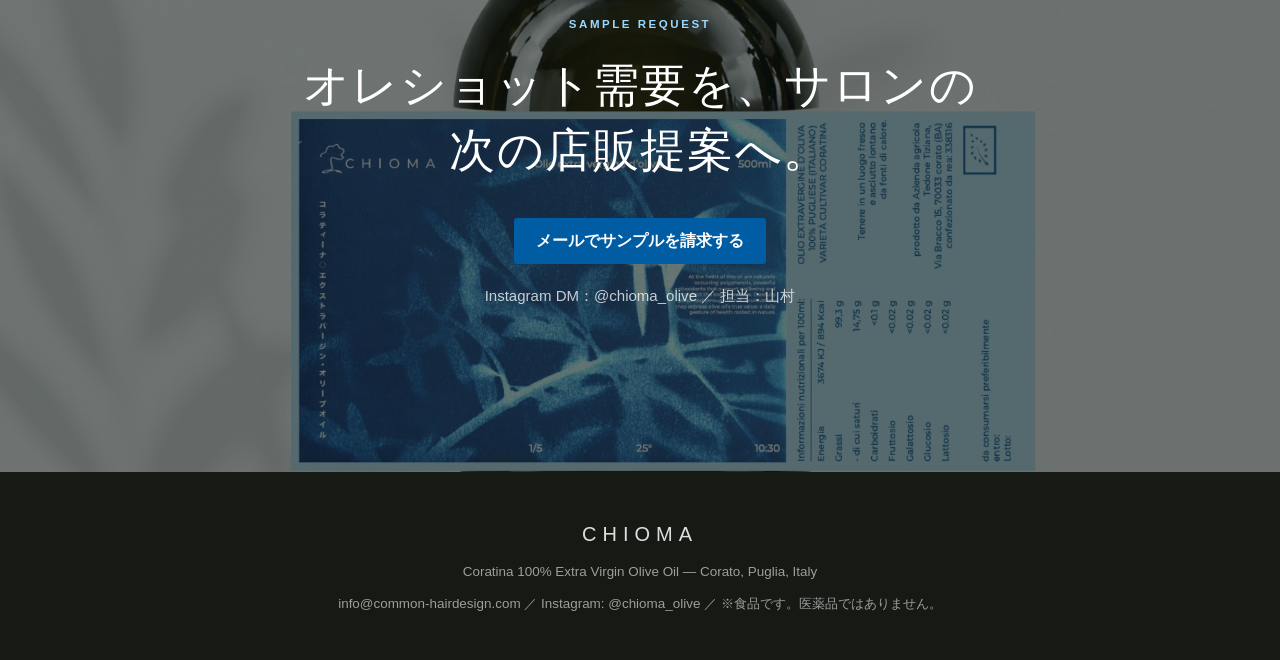
==== commit 467e4710: "Add files via upload" ====
--- a/index.html
+++ b/index.html
@@ -1,18 +1,12 @@
 <!doctype html>
 <html lang="ja">
-  <head><script type="text/javascript">
-    (function(c,l,a,r,i,t,y){
-        c[a]=c[a]||function(){(c[a].q=c[a].q||[]).push(arguments)};
-        t=l.createElement(r);t.async=1;t.src="https://www.clarity.ms/tag/"+i;
-        y=l.getElementsByTagName(r)[0];y.parentNode.insertBefore(t,y);
-    })(window, document, "clarity", "script", "wob62ykbdd");
-</script>
+  <head>
     <meta charset="utf-8" />
     <meta name="viewport" content="width=device-width, initial-scale=1" />
     <title>CHIOMA | オレショット対応オリーブオイル導入資料</title>
     <meta
       name="description"
-      content="CHIOMAは、イタリア・プーリア州コラート産コラティーナ種100%のエクストラバージンオリーブオイル。韓国発オレショット需要、予約販売、卸価格、成分情報をまとめた導入資料です。"
+      content="CHIOMAは、イタリア・プーリア州コラート産コラティーナ種100%のエクストラバージンオリーブオイル。韓国発オレショット需要、予約販売、商品価格、成分情報をまとめた導入資料です。"
     />
     <link rel="preload" as="image" href="chioma-hero-woman.jpg" />
     <link rel="stylesheet" href="styles.css" />
@@ -43,7 +37,7 @@
           </p>
           <div class="hero-actions">
             <a class="button primary" href="mailto:info@common-hairdesign.com">無料サンプルを請求する</a>
-            <a class="button secondary" href="#pricing">卸価格を見る</a>
+            <a class="button secondary" href="#pricing">商品価格を見る</a>
           </div>
           <p class="hero-note">ディーラー・サロン様向け資料 ／ 予約販売方式 ／ 食品です。医薬品ではありません。</p>
         </div>
@@ -164,7 +158,7 @@
             <div><small>01</small><strong>朝のオレショット</strong><p>10mlのオリーブオイルとレモン果汁を朝に。韓国美容トレンドとして紹介しやすい使い方です。</p></div>
             <div><small>02</small><strong>就寝前の習慣</strong><p>就寝前に10mlをそのまま。毎日続けやすい分量として、パウチ提案にも向いています。</p></div>
             <div><small>03</small><strong>料理の仕上げに</strong><p>サラダ、パスタ、パン、スープなどに。加熱せず仕上げに使うと、香りと風味を楽しめます。</p></div>
-            <div><small>04</small><strong>ギフト・店頭体験に</strong><p>30個・80個のパウチは、来店後の体験配布やキャンペーン、ギフト提案にも活用できます。</p></div>
+            <div><small>04</small><strong>ギフト・店頭体験に</strong><p>30個・90個のパウチは、来店後の体験配布やキャンペーン、ギフト提案にも活用できます。</p></div>
           </div>
         </div>
       </section>
@@ -180,51 +174,51 @@
 
       <section id="pricing" class="pricing section-pad">
         <div class="container">
-          <p class="section-label">Dealer Price List / 2026.05</p>
-          <h2>ディーラー様向け価格設計。</h2>
+          <p class="section-label">Product Price / 2026.05</p>
+          <h2>希望小売価格。</h2>
           <div class="pricing-grid">
             <article class="price-card featured">
               <img src="chioma-price-bottle.png" alt="木のテーブルに置かれたCHIOMA 500mlボトル" />
               <p class="pc-tag">Bottle</p>
               <h3>CHIOMA 500ml Bottle</h3>
-              <div class="price">¥5,500</div>
-              <p class="retail">ディーラー仕入価格（税別）</p>
-              <p class="margin">サロン卸：¥6,500 ／ 参考小売：¥9,800</p>
+              <div class="price">¥9,800</div>
+              <p class="retail">希望小売価格（税別）</p>
+              <p class="margin">ディーラー様・サロン様の取引条件はお問い合わせください</p>
               <ul>
                 <li>内容量：500ml × 1本</li>
-                <li>ディーラー利益：¥1,000 / 15.4%</li>
-                <li>サロン利益：¥3,300 / 33.7%</li>
+                <li>ご自宅用・ギフト提案の中心商品</li>
+                <li>オレショット習慣を続けたいお客様へ</li>
               </ul>
             </article>
             <article class="price-card">
               <img class="pouch-product" src="chioma-green-pouch.png" alt="CHIOMA 10mlパウチ" />
               <p class="pc-tag">Pouch S</p>
               <h3>CHIOMA 10ml Pouch × 30個</h3>
-              <div class="price">¥3,700</div>
-              <p class="retail">ディーラー仕入価格（税別）</p>
-              <p class="margin">サロン卸：¥4,400 ／ 参考小売：¥6,500</p>
+              <div class="price">¥6,500</div>
+              <p class="retail">希望小売価格（税別）</p>
+              <p class="margin">ディーラー様・サロン様の取引条件はお問い合わせください</p>
               <ul>
                 <li>内容量：10ml × 30個</li>
-                <li>1個あたり参考小売：約¥217</li>
+                <li>1個あたり：約¥217</li>
                 <li>サロン体験配布・販売導入に</li>
               </ul>
             </article>
             <article class="price-card">
               <img class="pouch-product" src="chioma-green-pouch.png" alt="CHIOMA 10mlパウチ大容量セット" />
               <p class="pc-tag">Pouch L</p>
-              <h3>CHIOMA 10ml Pouch × 80個</h3>
-              <div class="price">¥8,500</div>
-              <p class="retail">ディーラー仕入価格（税別）</p>
-              <p class="margin">サロン卸：¥10,000 ／ 参考小売：¥15,000</p>
+              <h3>CHIOMA 10ml Pouch × 90個</h3>
+              <div class="price">¥19,000</div>
+              <p class="retail">希望小売価格（税別）</p>
+              <p class="margin">ディーラー様・サロン様の取引条件はお問い合わせください</p>
               <ul>
-                <li>内容量：10ml × 80個</li>
-                <li>1個あたり参考小売：約¥188</li>
+                <li>内容量：10ml × 90個</li>
+                <li>1個あたり：約¥211</li>
                 <li>キャンペーン・イベント提案に</li>
               </ul>
             </article>
           </div>
           <div class="trade-terms">
-            <div><span>価格構造</span><strong>CHIOMA → ディーラー様 → サロン様 → お客様</strong></div>
+            <div><span>取引条件</span><strong>ディーラー様・サロン様向け価格はお問い合わせください</strong></div>
             <div><span>販売方式</span><strong>予約受注生産方式 / 売れた分だけ発注</strong></div>
             <div><span>初回導入</span><strong>サンプル提案から開始可能</strong></div>
             <div><span>お問い合わせ</span><strong>担当：山村剛司 / info@common-hairdesign.com</strong></div>
--- a/styles.css
+++ b/styles.css
@@ -250,6 +250,35 @@
   margin: 0 0 20px;
 }
 
+.metrics-grid {
+  display: grid;
+  grid-template-columns: repeat(3, minmax(0, 1fr));
+  gap: 1px;
+  margin-top: 46px;
+  border: 1px solid var(--line);
+  background: var(--line);
+}
+
+.metrics-grid div {
+  min-height: 170px;
+  padding: 26px 24px;
+  background: var(--white);
+}
+
+.metrics-grid strong {
+  display: block;
+  margin-bottom: 12px;
+  color: var(--blue);
+  font-size: clamp(2.1rem, 4.4vw, 4rem);
+  font-weight: 200;
+  line-height: 1;
+}
+
+.metrics-grid span {
+  color: var(--muted);
+  font-size: 0.92rem;
+}
+
 .image-band {
   background: var(--ink);
 }
@@ -314,6 +343,47 @@
   font-size: 0.92rem;
 }
 
+.inventory {
+  background:
+    linear-gradient(135deg, rgba(32, 79, 56, 0.08), rgba(0, 93, 164, 0.08)),
+    var(--paper);
+}
+
+.flow-grid {
+  display: grid;
+  grid-template-columns: repeat(4, minmax(0, 1fr));
+  gap: 1px;
+  margin-top: 42px;
+  background: var(--line);
+  border: 1px solid var(--line);
+}
+
+.flow-grid div {
+  min-height: 220px;
+  padding: 28px 22px;
+  background: var(--white);
+}
+
+.flow-grid small {
+  display: block;
+  margin-bottom: 12px;
+  color: var(--green);
+  font-weight: 800;
+  letter-spacing: 0.14em;
+}
+
+.flow-grid strong {
+  display: block;
+  margin-bottom: 10px;
+  font-size: 1.05rem;
+}
+
+.flow-grid p {
+  margin: 0;
+  color: var(--muted);
+  font-size: 0.9rem;
+}
+
 .product-grid {
   display: grid;
   grid-template-columns: minmax(0, 1.1fr) minmax(320px, 0.9fr);
@@ -343,6 +413,14 @@
   font-weight: 500;
 }
 
+.story-note {
+  margin: 34px 0 0;
+  padding: 24px 28px;
+  border-left: 3px solid var(--blue);
+  color: var(--muted);
+  background: var(--white);
+}
+
 .label-gallery,
 .image-grid {
   display: grid;
@@ -391,6 +469,12 @@
 
 .card-grid p {
   color: rgba(255, 255, 255, 0.74);
+}
+
+.evidence-note {
+  margin: 28px 0 0;
+  color: rgba(255, 255, 255, 0.74);
+  font-size: 0.86rem;
 }
 
 .cycle-grid {
@@ -710,7 +794,9 @@
 
   .card-grid,
   .cycle-grid,
-  .pricing-grid {
+  .pricing-grid,
+  .metrics-grid,
+  .flow-grid {
     grid-template-columns: 1fr;
   }
 
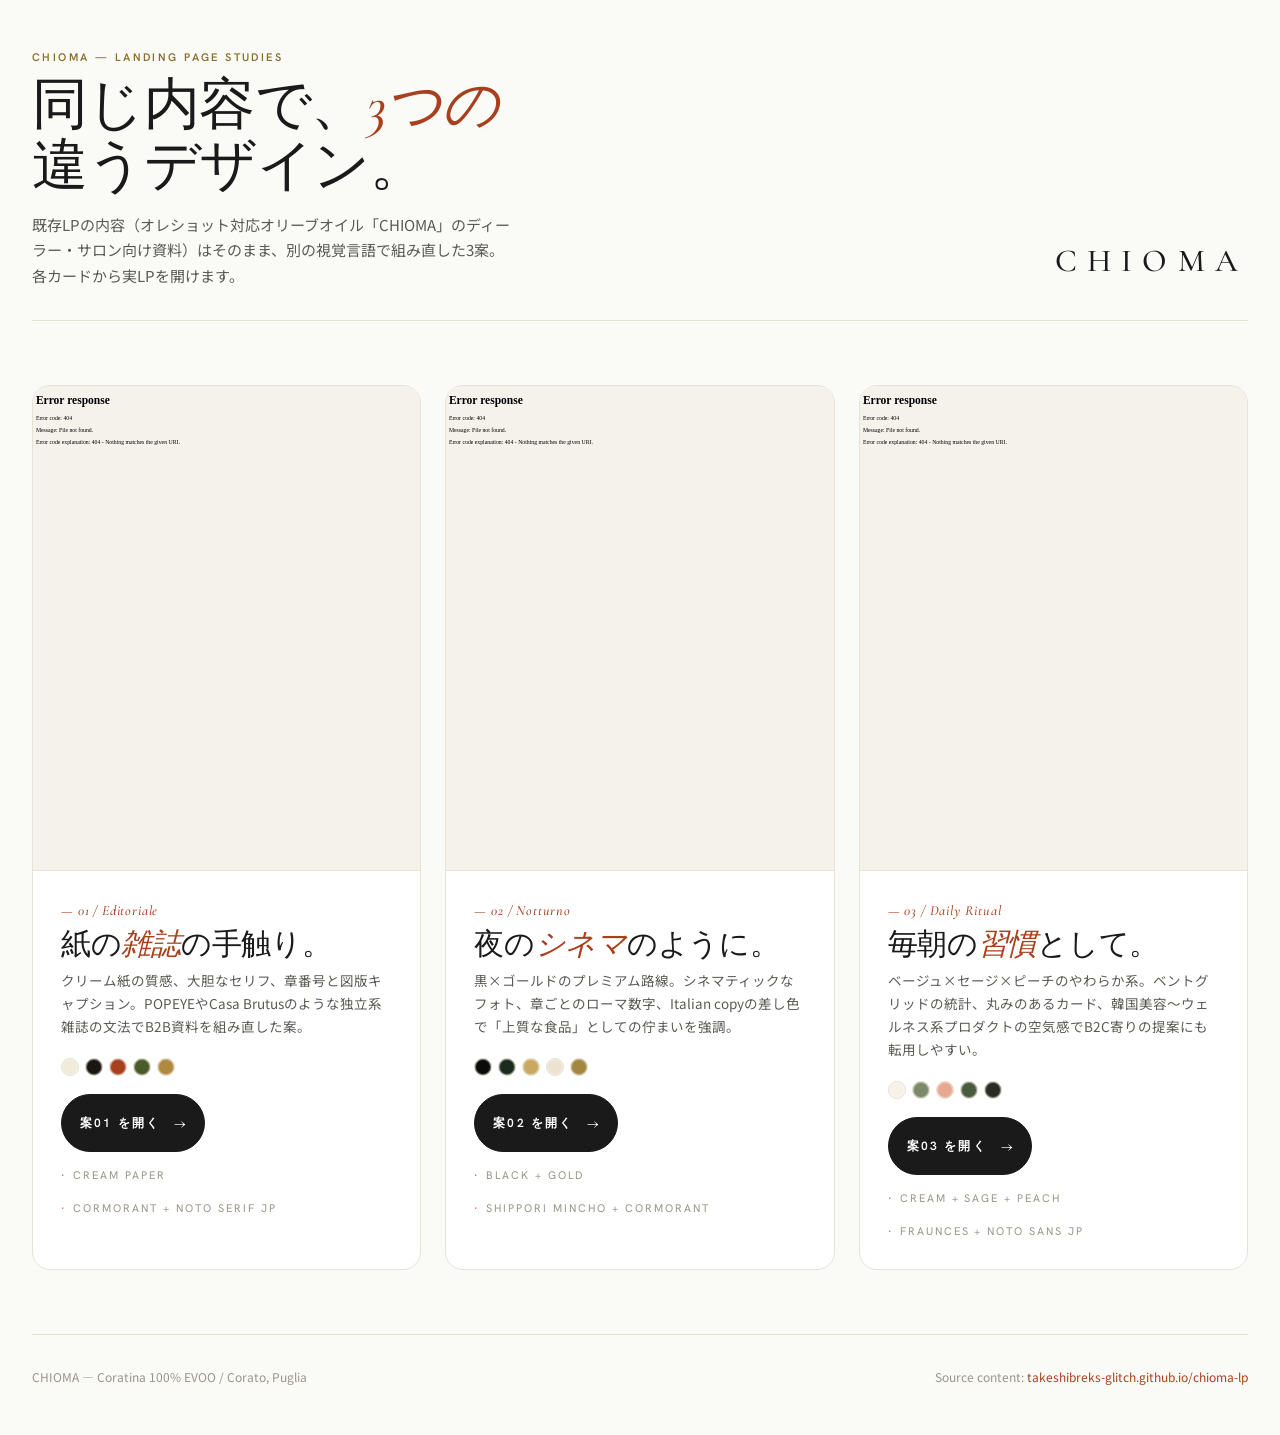
==== commit a66303b7: "Update index.html" ====
--- a/index.html
+++ b/index.html
@@ -1,275 +1,146 @@
 <!doctype html>
 <html lang="ja">
-  <head>
-    <meta charset="utf-8" />
-    <meta name="viewport" content="width=device-width, initial-scale=1" />
-    <title>CHIOMA | オレショット対応オリーブオイル導入資料</title>
-    <meta
-      name="description"
-      content="CHIOMAは、イタリア・プーリア州コラート産コラティーナ種100%のエクストラバージンオリーブオイル。韓国発オレショット需要、予約販売、商品価格、成分情報をまとめた導入資料です。"
-    />
-    <link rel="preload" as="image" href="chioma-hero-woman.jpg" />
-    <link rel="stylesheet" href="styles.css" />
-  </head>
-  <body>
-    <header class="site-header" data-header>
-      <a class="brand" href="#top" aria-label="CHIOMA トップへ">CHIOMA</a>
-      <nav class="site-nav" aria-label="主要ナビゲーション" data-nav>
-        <a href="#trend">Trend</a>
-        <a href="#business">Business</a>
-        <a href="#product">Product</a>
-        <a href="#pricing">Price</a>
-      </nav>
-      <a class="nav-cta" href="mailto:info@common-hairdesign.com">サンプル請求</a>
-      <button class="menu-button" type="button" aria-label="メニューを開く" aria-expanded="false" data-menu-button>
-        <span></span>
-        <span></span>
-      </button>
-    </header>
+<head>
+<meta charset="utf-8">
+<meta name="viewport" content="width=device-width, initial-scale=1">
+<title>CHIOMA LP — 3 Design Variations</title>
+<template id="__bundler_thumbnail" data-bg-color="#fafaf7">
+  <svg viewBox="0 0 1200 800" xmlns="http://www.w3.org/2000/svg">
+    <rect width="1200" height="800" fill="#fafaf7"/>
+    <text x="600" y="380" text-anchor="middle" font-family="Cormorant Garamond, serif" font-style="italic" font-size="160" fill="#1a1a1a" font-weight="500">CHIOMA</text>
+    <text x="600" y="460" text-anchor="middle" font-family="Hanken Grotesk, sans-serif" font-size="22" fill="#a8401e" letter-spacing="8">3  D E S I G N  S T U D I E S</text>
+  </svg>
+</template>
+<link href="https://fonts.googleapis.com/css2?family=Cormorant+Garamond:ital,wght@0,400;0,500;1,400;1,500&family=Hanken+Grotesk:wght@400;500;600;700&family=Noto+Sans+JP:wght@400;500;600&display=swap" rel="stylesheet">
+<style>
+  :root{
+    --bg:#fafaf7;
+    --surface:#ffffff;
+    --ink:#1a1a1a;
+    --ink-2:#5a5a55;
+    --ink-3:#9a958a;
+    --line:#e6e2d6;
+    --accent:#8a6f2a;
+    --accent-2:#a8401e;
+  }
+  *{box-sizing:border-box}
+  html,body{margin:0;padding:0;background:var(--bg);color:var(--ink)}
+  body{font-family:"Noto Sans JP","Hanken Grotesk",sans-serif;line-height:1.7;-webkit-font-smoothing:antialiased}
+  a{color:inherit;text-decoration:none}
+  .wrap{max-width:1320px;margin:0 auto;padding:48px 32px}
+  header{display:flex;justify-content:space-between;align-items:end;flex-wrap:wrap;gap:24px;margin-bottom:64px;padding-bottom:32px;border-bottom:1px solid var(--line)}
+  .brand{font-family:"Cormorant Garamond",serif;font-size:32px;letter-spacing:.32em;font-weight:500;color:var(--ink)}
+  .lab{font-family:"Hanken Grotesk",sans-serif;text-transform:uppercase;letter-spacing:.22em;font-size:11px;color:var(--accent);font-weight:600;display:block;margin-bottom:8px}
+  h1{font-family:"Cormorant Garamond",serif;font-weight:500;font-size:56px;line-height:1.1;margin:0 0 14px;max-width:18ch;color:var(--ink);letter-spacing:-0.01em}
+  h1 em{font-style:italic;color:var(--accent-2)}
+  .lede{color:var(--ink-2);font-size:15px;max-width:60ch;margin:0}
+  .grid{display:grid;grid-template-columns:repeat(3,1fr);gap:24px}
+  .card{
+    background:var(--surface);border:1px solid var(--line);border-radius:18px;
+    overflow:hidden;display:flex;flex-direction:column;
+    transition:transform .3s, border-color .3s, box-shadow .3s;
+  }
+  .card:hover{transform:translateY(-6px);border-color:var(--ink);box-shadow:0 24px 50px -20px rgba(26,26,26,.18)}
+  .preview{aspect-ratio:4/5;position:relative;overflow:hidden;border-bottom:1px solid var(--line);background:#f4f2eb}
+  .preview iframe{
+    position:absolute;top:0;left:0;
+    width:1280px;height:1600px;
+    transform:scale(.36);transform-origin:top left;
+    border:0;pointer-events:none;
+  }
+  .body{padding:24px 28px 28px}
+  .num{font-family:"Cormorant Garamond",serif;font-style:italic;color:var(--accent-2);font-size:14px;font-weight:500;letter-spacing:.06em}
+  .name{font-family:"Cormorant Garamond",serif;font-weight:500;font-size:30px;line-height:1.15;margin:6px 0 6px;letter-spacing:-.01em;color:var(--ink)}
+  .name em{font-style:italic;color:var(--accent-2)}
+  .desc{font-size:13.5px;color:var(--ink-2);margin:0 0 20px;line-height:1.7}
+  .swatches{display:flex;gap:6px;margin-bottom:18px}
+  .sw{width:18px;height:18px;border-radius:50%;border:1px solid var(--line);box-shadow:inset 0 0 0 1px rgba(255,255,255,.4)}
+  .open{
+    display:inline-flex;align-items:center;justify-content:space-between;gap:14px;
+    padding:13px 18px;background:var(--ink);border:1px solid var(--ink);color:#fff;
+    font-family:"Hanken Grotesk",sans-serif;font-weight:600;font-size:12px;letter-spacing:.18em;text-transform:uppercase;
+    border-radius:999px;transition:.25s;
+  }
+  .open:hover{background:var(--accent-2);border-color:var(--accent-2);color:#fff}
+  .open span{font-family:"Cormorant Garamond",serif;font-style:italic;font-size:18px;letter-spacing:0;text-transform:none;font-weight:400}
+  .meta{margin-top:14px;display:flex;gap:14px;flex-wrap:wrap;font-size:11px;color:var(--ink-3);font-family:"Hanken Grotesk",sans-serif;text-transform:uppercase;letter-spacing:.18em}
+  .meta span::before{content:"·";color:var(--accent-2);margin-right:6px}
+  .footer{margin-top:64px;padding-top:32px;border-top:1px solid var(--line);display:flex;justify-content:space-between;flex-wrap:wrap;gap:14px;font-size:12px;color:var(--ink-3)}
+  .footer .src{color:var(--accent-2)}
+  @media (max-width:900px){.grid{grid-template-columns:1fr}.preview iframe{width:980px;height:1200px;transform:scale(.4)}h1{font-size:40px}}
+</style>
+</head>
+<body>
+<div class="wrap">
+  <header>
+    <div>
+      <span class="lab">CHIOMA — Landing Page Studies</span>
+      <h1>同じ内容で、<em>3つの</em>違うデザイン。</h1>
+      <p class="lede">既存LPの内容（オレショット対応オリーブオイル「CHIOMA」のディーラー・サロン向け資料）はそのまま、別の視覚言語で組み直した3案。各カードから実LPを開けます。</p>
+    </div>
+    <div class="brand">CHIOMA</div>
+  </header>
 
-    <main id="top">
-      <section class="hero">
-        <div class="hero-copy">
-          <p class="section-label">Ole Shot Trend / Dealer & Salon Proposal</p>
-          <h1>韓国発の飲む美容習慣を、<em>サロンの新しい店販へ。</em></h1>
-          <p>
-            CHIOMAは、イタリア・プーリア州コラート産コラティーナ種100%のエクストラバージンオリーブオイル。朝のオレショット、腸活、インナーケアに関心の高いお客様へ、サロンから自然に提案できる食品店販です。
-          </p>
-          <div class="hero-actions">
-            <a class="button primary" href="mailto:info@common-hairdesign.com">無料サンプルを請求する</a>
-            <a class="button secondary" href="#pricing">商品価格を見る</a>
-          </div>
-          <p class="hero-note">ディーラー・サロン様向け資料 ／ 予約販売方式 ／ 食品です。医薬品ではありません。</p>
+  <div class="grid">
+    <article class="card">
+      <div class="preview"><iframe src="designs/v1-editorial.html" loading="lazy" title="V1"></iframe></div>
+      <div class="body">
+        <span class="num">— 01 / Editoriale</span>
+        <h2 class="name">紙の<em>雑誌</em>の手触り。</h2>
+        <p class="desc">クリーム紙の質感、大胆なセリフ、章番号と図版キャプション。POPEYEやCasa Brutusのような独立系雑誌の文法でB2B資料を組み直した案。</p>
+        <div class="swatches">
+          <span class="sw" style="background:#f1ebd9"></span>
+          <span class="sw" style="background:#1a1612"></span>
+          <span class="sw" style="background:#a8401e"></span>
+          <span class="sw" style="background:#4a5a2a"></span>
+          <span class="sw" style="background:#b08940"></span>
         </div>
-        <figure class="hero-media">
-          <img src="chioma-hero-woman.jpg" alt="キッチンでほほえむ女性とCHIOMAのボトル" />
-        </figure>
-      </section>
+        <a class="open" href="designs/v1-editorial.html">案01 を開く <span>→</span></a>
+        <div class="meta"><span>Cream Paper</span><span>Cormorant + Noto Serif JP</span></div>
+      </div>
+    </article>
 
-      <section id="trend" class="gap section-pad">
-        <div class="container two-col">
-          <div>
-            <p class="section-label">Market Trend</p>
-            <h2>韓国で広がった<em>オレショット</em>が、日本の美容市場へ。</h2>
-          </div>
-          <div class="text-block">
-            <p>オレショットは、朝の空腹時にエクストラバージンオリーブオイル約10mlとレモン果汁を合わせて飲む美容・健康習慣。韓国ではSNS、アイドル・女優の発信、ドラッグストア検索の増加をきっかけに「飲む美容ルーティン」として注目されています。</p>
-            <p>日本でも韓国美容、腸活、インナーケアへの関心は高まり続けています。サロンは髪だけでなく、肌・頭皮・食事・暮らしの相談が生まれる場所。CHIOMAは、その会話から自然に提案できる新しい店販商材です。</p>
-          </div>
+    <article class="card">
+      <div class="preview"><iframe src="designs/v2-noir.html" loading="lazy" title="V2"></iframe></div>
+      <div class="body">
+        <span class="num">— 02 / Notturno</span>
+        <h2 class="name">夜の<em>シネマ</em>のように。</h2>
+        <p class="desc">黒×ゴールドのプレミアム路線。シネマティックなフォト、章ごとのローマ数字、Italian copyの差し色で「上質な食品」としての佇まいを強調。</p>
+        <div class="swatches">
+          <span class="sw" style="background:#0a0c0a"></span>
+          <span class="sw" style="background:#1d2a1f"></span>
+          <span class="sw" style="background:#c9a961"></span>
+          <span class="sw" style="background:#ebe3d0"></span>
+          <span class="sw" style="background:#a3863f"></span>
         </div>
-        <div class="container metrics-grid">
-          <div><strong>7倍以上</strong><span>韓国オリーブヤングでの「オリーブオイル」検索増加</span></div>
-          <div><strong>+2479%</strong><span>同期間の「レモン果汁」検索増加</span></div>
-          <div><strong>+109%</strong><span>韓国オリーブオイル市場の前年比成長</span></div>
+        <a class="open" href="designs/v2-noir.html">案02 を開く <span>→</span></a>
+        <div class="meta"><span>Black + Gold</span><span>Shippori Mincho + Cormorant</span></div>
+      </div>
+    </article>
+
+    <article class="card">
+      <div class="preview"><iframe src="designs/v3-soft.html" loading="lazy" title="V3"></iframe></div>
+      <div class="body">
+        <span class="num">— 03 / Daily Ritual</span>
+        <h2 class="name">毎朝の<em>習慣</em>として。</h2>
+        <p class="desc">ベージュ×セージ×ピーチのやわらか系。ベントグリッドの統計、丸みのあるカード、韓国美容〜ウェルネス系プロダクトの空気感でB2C寄りの提案にも転用しやすい。</p>
+        <div class="swatches">
+          <span class="sw" style="background:#f7f2e8"></span>
+          <span class="sw" style="background:#7c8a6a"></span>
+          <span class="sw" style="background:#e8a890"></span>
+          <span class="sw" style="background:#4a5a3e"></span>
+          <span class="sw" style="background:#2a2a26"></span>
         </div>
-      </section>
+        <a class="open" href="designs/v3-soft.html">案03 を開く <span>→</span></a>
+        <div class="meta"><span>Cream + Sage + Peach</span><span>Fraunces + Noto Sans JP</span></div>
+      </div>
+    </article>
+  </div>
 
-      <section class="image-band">
-        <img src="chioma-harvest-hand.jpg" alt="手で搾られるオリーブとオリーブオイル" />
-      </section>
-
-      <section id="business" class="ritual section-pad">
-        <div class="container split">
-          <figure>
-            <img src="chioma-salon-talk-1.jpg" alt="サロンで美容師とお客様が会話している様子" />
-          </figure>
-          <div class="panel-copy">
-            <p class="section-label">Salon Opportunity</p>
-            <h2>「知っているサロン」が、先に動ける。</h2>
-            <p>オレショットの入り口として、CHIOMAの10mlパウチは1回分をそのまま試せる体験ツールです。「韓国で流行っている朝の美容習慣」と紹介できるため、食品店販が初めてのサロンでも会話をつくりやすくなります。</p>
-            <div class="mini-card">
-              <img src="chioma-olive-stack.jpg" alt="オリーブにオイルをかけた一皿" />
-              <span>10mlパウチで体験し、気に入った方へ500mlボトルを予約販売。棚スペースも在庫リスクも抑えて始められます。</span>
-            </div>
-          </div>
-        </div>
-      </section>
-
-      <section class="inventory section-pad">
-        <div class="container">
-          <p class="section-label">No Inventory Risk</p>
-          <h2>予約販売方式だから、<br />売れた分だけ発注できます。</h2>
-          <div class="flow-grid">
-            <div><small>01</small><strong>サンプル提案</strong><p>10mlパウチで味と使い方を体験してもらう。</p></div>
-            <div><small>02</small><strong>サロンで予約受付</strong><p>購入希望のお客様分だけ注文をまとめる。</p></div>
-            <div><small>03</small><strong>必要数だけ発注</strong><p>食品ロスと在庫負担を抑えて導入できる。</p></div>
-            <div><small>04</small><strong>500mlへ展開</strong><p>習慣化したお客様へ本品・ギフトを提案。</p></div>
-          </div>
-        </div>
-      </section>
-
-      <section id="product" class="product section-pad">
-        <div class="container">
-          <p class="section-label">Product</p>
-          <h2>人との出会いから生まれた、<br />コラート産EVOO。</h2>
-          <div class="product-grid">
-            <figure class="product-main">
-              <img src="chioma-product-hand.jpg" alt="手に持たれたCHIOMAの500mlボトル" />
-            </figure>
-            <div class="specs">
-              <div><span>品種</span><strong>コラティーナ種 100%</strong></div>
-              <div><span>産地</span><strong>イタリア / プーリア州コラート産</strong></div>
-              <div><span>タイプ</span><strong>エクストラバージンオリーブオイル</strong></div>
-              <div><span>搾油方法</span><strong>コールドプレス（27°C以下）</strong></div>
-              <div><span>用途</span><strong>食用（オレショット・料理・ギフト）</strong></div>
-              <div><span>賞味期限</span><strong>製造から18ヶ月（未開封）</strong></div>
-              <div><span>保存方法</span><strong>直射日光・高温多湿を避けて常温保存</strong></div>
-            </div>
-          </div>
-          <p class="story-note">CHIOMAは、大分市でオーガニック美容室を20年経営してきた山村剛司が、イタリア・プーリア州コラートで出会った生産者との信頼関係から届けるオリーブオイルです。商社を通さず、テドーネ農園との直接のつながりを大切にしています。</p>
-          <div class="label-gallery" aria-label="CHIOMAの世界観">
-            <img src="chioma-blue-texture.jpg" alt="CHIOMAの青いラベルテクスチャ" />
-            <img src="chioma-olive-stack.jpg" alt="オリーブとオリーブオイル" />
-            <img src="chioma-bottle-label-1.jpg" alt="CHIOMAボトルのラベル" />
-          </div>
-        </div>
-      </section>
-
-      <section id="quality" class="salon section-pad">
-        <div class="container">
-          <p class="section-label">Ingredient & Evidence</p>
-          <h2>高ポリフェノール品種として、<em>説明しやすい成分情報</em>があります。</h2>
-          <div class="card-grid">
-            <article>
-              <span>01</span>
-              <h3>ポリフェノール総量 400〜600mg/kg</h3>
-              <p>一般的なEVOOの目安とされる〜150mg/kgに比べ、高いポリフェノール量を持つコラティーナ種。苦味と辛味は成分の豊かさを伝える特徴です。</p>
-            </article>
-            <article>
-              <span>02</span>
-              <h3>酸度 0.2%以下</h3>
-              <p>エクストラバージンオリーブオイル基準の0.8%以下を大きく下回る品質目安。フレッシュな状態を大切にした商品です。</p>
-            </article>
-            <article>
-              <span>03</span>
-              <h3>オレオカンタール・オレウロペイン</h3>
-              <p>高品質EVOOに含まれるフェノール化合物として研究されている成分。美容意識の高いお客様へ、一般的な成分情報として共有しやすい切り口です。</p>
-            </article>
-          </div>
-          <p class="evidence-note">※CHIOMAは食品です。特定の疾病の予防・治療を目的とするものではなく、効能・効果を標榜するものではありません。</p>
-        </div>
-      </section>
-
-      <section class="cycle section-pad">
-        <div class="container">
-          <p class="section-label">Recommended Use</p>
-          <h2>お客様に伝えやすい、<br />4つの使い方。</h2>
-          <div class="cycle-grid">
-            <div><small>01</small><strong>朝のオレショット</strong><p>10mlのオリーブオイルとレモン果汁を朝に。韓国美容トレンドとして紹介しやすい使い方です。</p></div>
-            <div><small>02</small><strong>就寝前の習慣</strong><p>就寝前に10mlをそのまま。毎日続けやすい分量として、パウチ提案にも向いています。</p></div>
-            <div><small>03</small><strong>料理の仕上げに</strong><p>サラダ、パスタ、パン、スープなどに。加熱せず仕上げに使うと、香りと風味を楽しめます。</p></div>
-            <div><small>04</small><strong>ギフト・店頭体験に</strong><p>30個・90個のパウチは、来店後の体験配布やキャンペーン、ギフト提案にも活用できます。</p></div>
-          </div>
-        </div>
-      </section>
-
-      <section class="people section-pad">
-        <div class="container image-grid">
-          <img src="chioma-salon-talk-2.jpg" alt="美容室で会話する女性たち" />
-          <img src="chioma-use-portrait.png" alt="CHIOMAのボトルと笑顔の女性" />
-          <img src="chioma-shipping-box.jpg" alt="CHIOMAボトルを箱から取り出す様子" />
-          <img src="chioma-use-dining.png" alt="料理とCHIOMAのボトル" />
-        </div>
-      </section>
-
-      <section id="pricing" class="pricing section-pad">
-        <div class="container">
-          <p class="section-label">Product Price / 2026.05</p>
-          <h2>希望小売価格。</h2>
-          <div class="pricing-grid">
-            <article class="price-card featured">
-              <img src="chioma-price-bottle.png" alt="木のテーブルに置かれたCHIOMA 500mlボトル" />
-              <p class="pc-tag">Bottle</p>
-              <h3>CHIOMA 500ml Bottle</h3>
-              <div class="price">¥9,800</div>
-              <p class="retail">希望小売価格（税別）</p>
-              <p class="margin">ディーラー様・サロン様の取引条件はお問い合わせください</p>
-              <ul>
-                <li>内容量：500ml × 1本</li>
-                <li>ご自宅用・ギフト提案の中心商品</li>
-                <li>オレショット習慣を続けたいお客様へ</li>
-              </ul>
-            </article>
-            <article class="price-card">
-              <img class="pouch-product" src="chioma-green-pouch.png" alt="CHIOMA 10mlパウチ" />
-              <p class="pc-tag">Pouch S</p>
-              <h3>CHIOMA 10ml Pouch × 30個</h3>
-              <div class="price">¥6,500</div>
-              <p class="retail">希望小売価格（税別）</p>
-              <p class="margin">ディーラー様・サロン様の取引条件はお問い合わせください</p>
-              <ul>
-                <li>内容量：10ml × 30個</li>
-                <li>1個あたり：約¥217</li>
-                <li>サロン体験配布・販売導入に</li>
-              </ul>
-            </article>
-            <article class="price-card">
-              <img class="pouch-product" src="chioma-green-pouch.png" alt="CHIOMA 10mlパウチ大容量セット" />
-              <p class="pc-tag">Pouch L</p>
-              <h3>CHIOMA 10ml Pouch × 90個</h3>
-              <div class="price">¥19,000</div>
-              <p class="retail">希望小売価格（税別）</p>
-              <p class="margin">ディーラー様・サロン様の取引条件はお問い合わせください</p>
-              <ul>
-                <li>内容量：10ml × 90個</li>
-                <li>1個あたり：約¥211</li>
-                <li>キャンペーン・イベント提案に</li>
-              </ul>
-            </article>
-          </div>
-          <div class="trade-terms">
-            <div><span>取引条件</span><strong>ディーラー様・サロン様向け価格はお問い合わせください</strong></div>
-            <div><span>販売方式</span><strong>予約受注生産方式 / 売れた分だけ発注</strong></div>
-            <div><span>初回導入</span><strong>サンプル提案から開始可能</strong></div>
-            <div><span>お問い合わせ</span><strong>担当：山村剛司 / info@common-hairdesign.com</strong></div>
-          </div>
-        </div>
-      </section>
-
-      <section id="faq" class="faq section-pad">
-        <div class="container">
-          <p class="section-label">FAQ</p>
-          <h2>導入前の気になること。</h2>
-          <details>
-            <summary>初回サンプルはありますか？</summary>
-            <p>導入前に、まず味・香り・オレショットとしての提案方法を確認いただけます。詳細はお問い合わせ時にご案内します。</p>
-          </details>
-          <details>
-            <summary>最小発注数はいくつですか？</summary>
-            <p>予約販売方式のため、売れた分だけ発注しやすい設計です。ロットや納期は取引条件に合わせてご案内します。</p>
-          </details>
-          <details>
-            <summary>医薬品のように説明してもよいですか？</summary>
-            <p>いいえ。CHIOMAは食品です。成分に関する一般的な情報や、食習慣としての取り入れ方をご案内ください。疾病の予防・治療や効能効果をうたう表現は避けてください。</p>
-          </details>
-          <details>
-            <summary>賞味期限と保存方法は？</summary>
-            <p>賞味期限は製造から18ヶ月（未開封）です。直射日光・高温多湿を避けて常温保存し、開封後は3ヶ月以内を目安にご使用ください。</p>
-          </details>
-          <details>
-            <summary>お客様へどのように説明すればよいですか？</summary>
-            <p>「韓国で話題のオレショットをご存知ですか？」をきっかけに、10mlパウチを1回分として試してもらう流れがおすすめです。気に入った方へ500mlボトルを予約販売で提案できます。</p>
-          </details>
-        </div>
-      </section>
-
-      <section class="final-cta">
-        <img src="chioma-bottle-label-1.jpg" alt="CHIOMAのボトルラベル" />
-        <div>
-          <p class="section-label">Sample Request</p>
-          <h2>オレショット需要を、サロンの次の店販提案へ。</h2>
-          <a class="button primary" href="mailto:info@common-hairdesign.com">メールでサンプルを請求する</a>
-          <p class="cta-text">Instagram DM：@chioma_olive ／ 担当：山村</p>
-        </div>
-      </section>
-    </main>
-
-    <footer>
-      <strong>CHIOMA</strong>
-      <span>Coratina 100% Extra Virgin Olive Oil — Corato, Puglia, Italy</span>
-      <span>info@common-hairdesign.com ／ Instagram: @chioma_olive ／ ※食品です。医薬品ではありません。</span>
-    </footer>
-
-    <script src="script.js"></script>
-  </body>
+  <div class="footer">
+    <span>CHIOMA — Coratina 100% EVOO / Corato, Puglia</span>
+    <span>Source content: <a class="src" href="https://takeshibreks-glitch.github.io/chioma-lp/" target="_blank">takeshibreks-glitch.github.io/chioma-lp</a></span>
+  </div>
+</div>
+</body>
 </html>
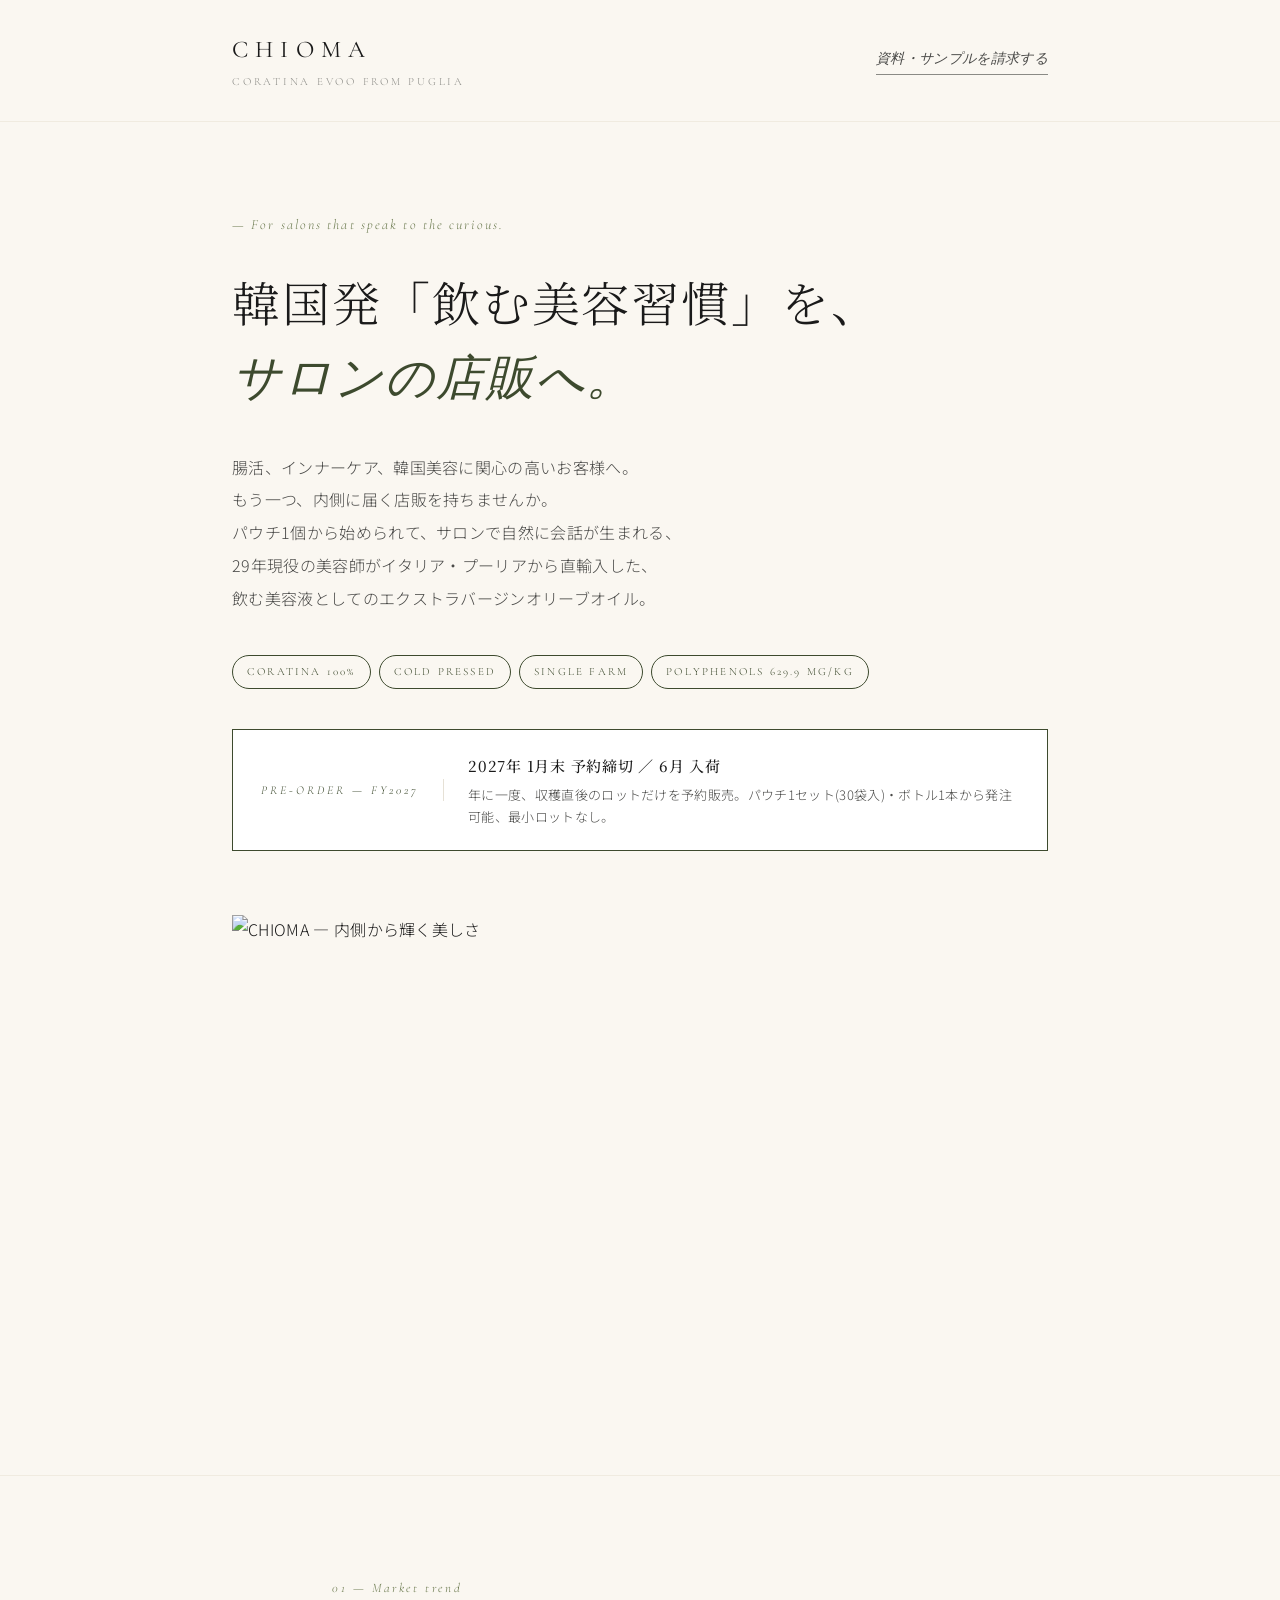
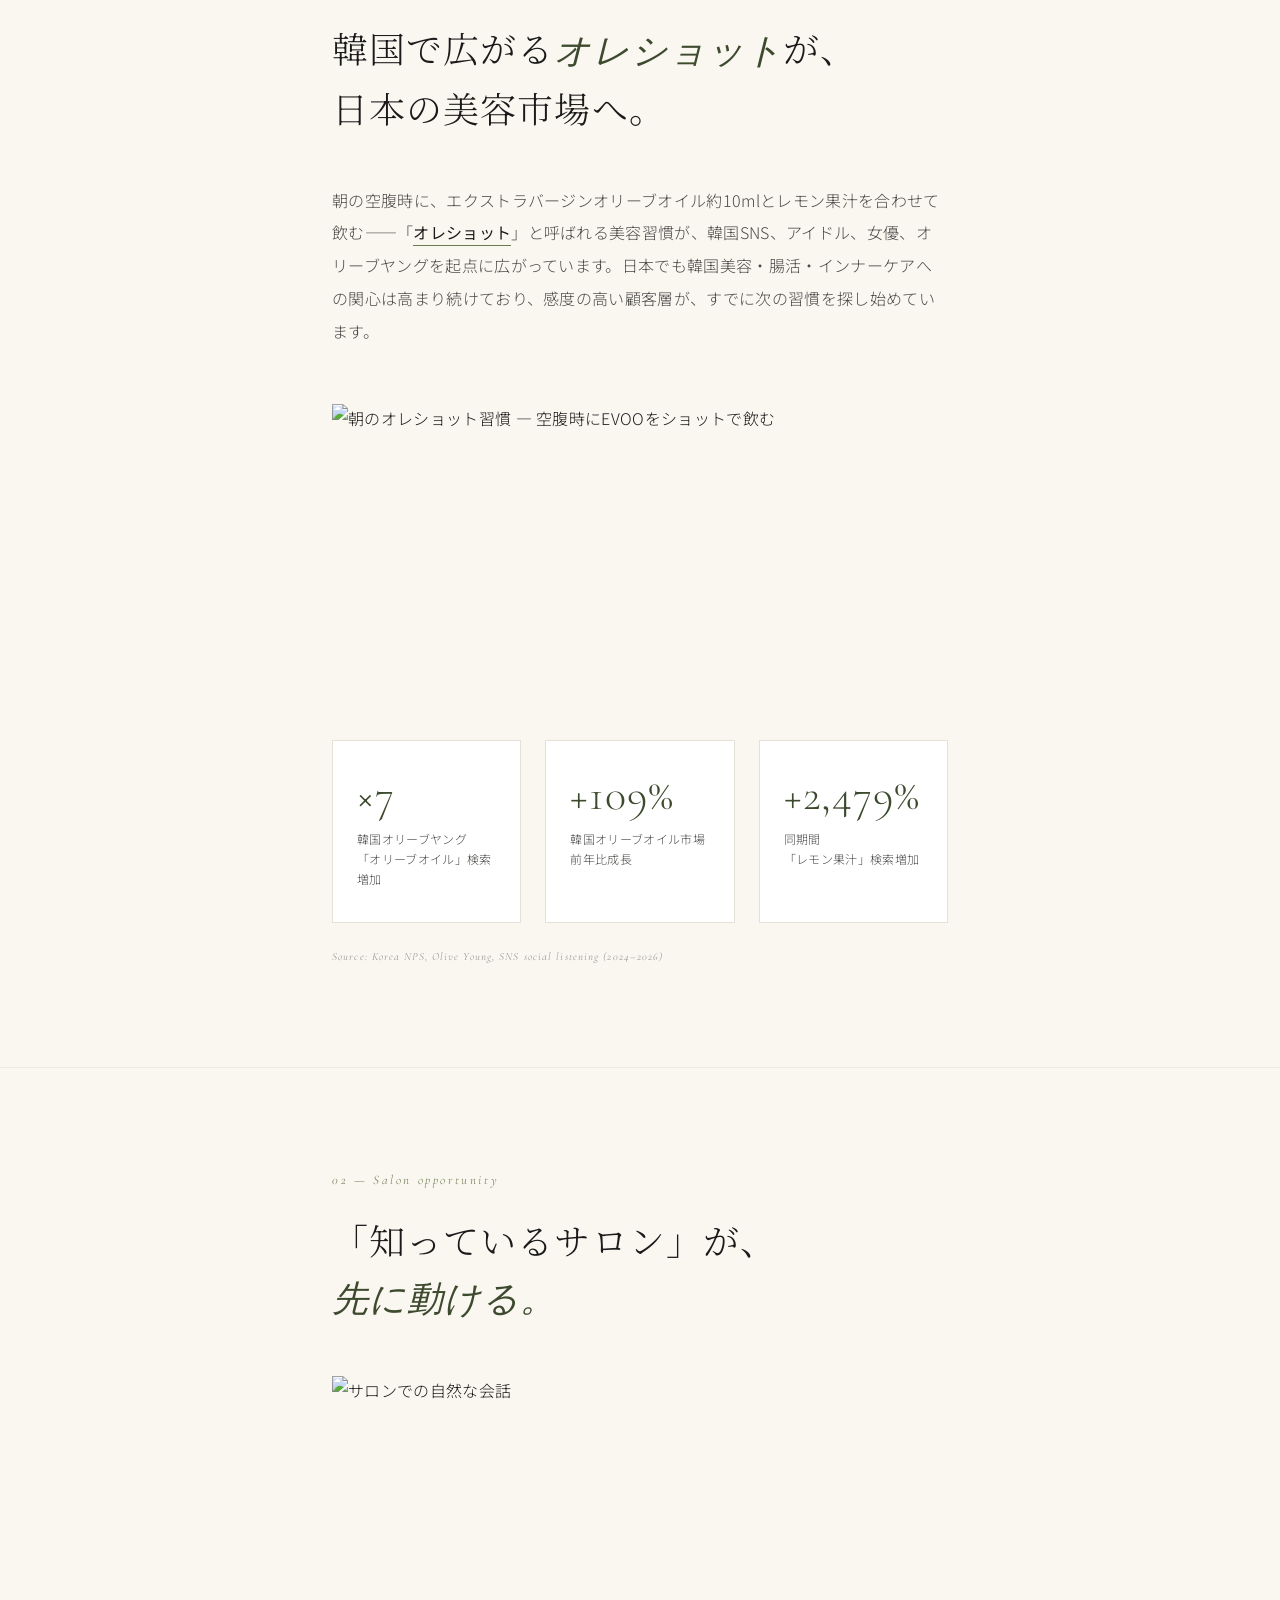
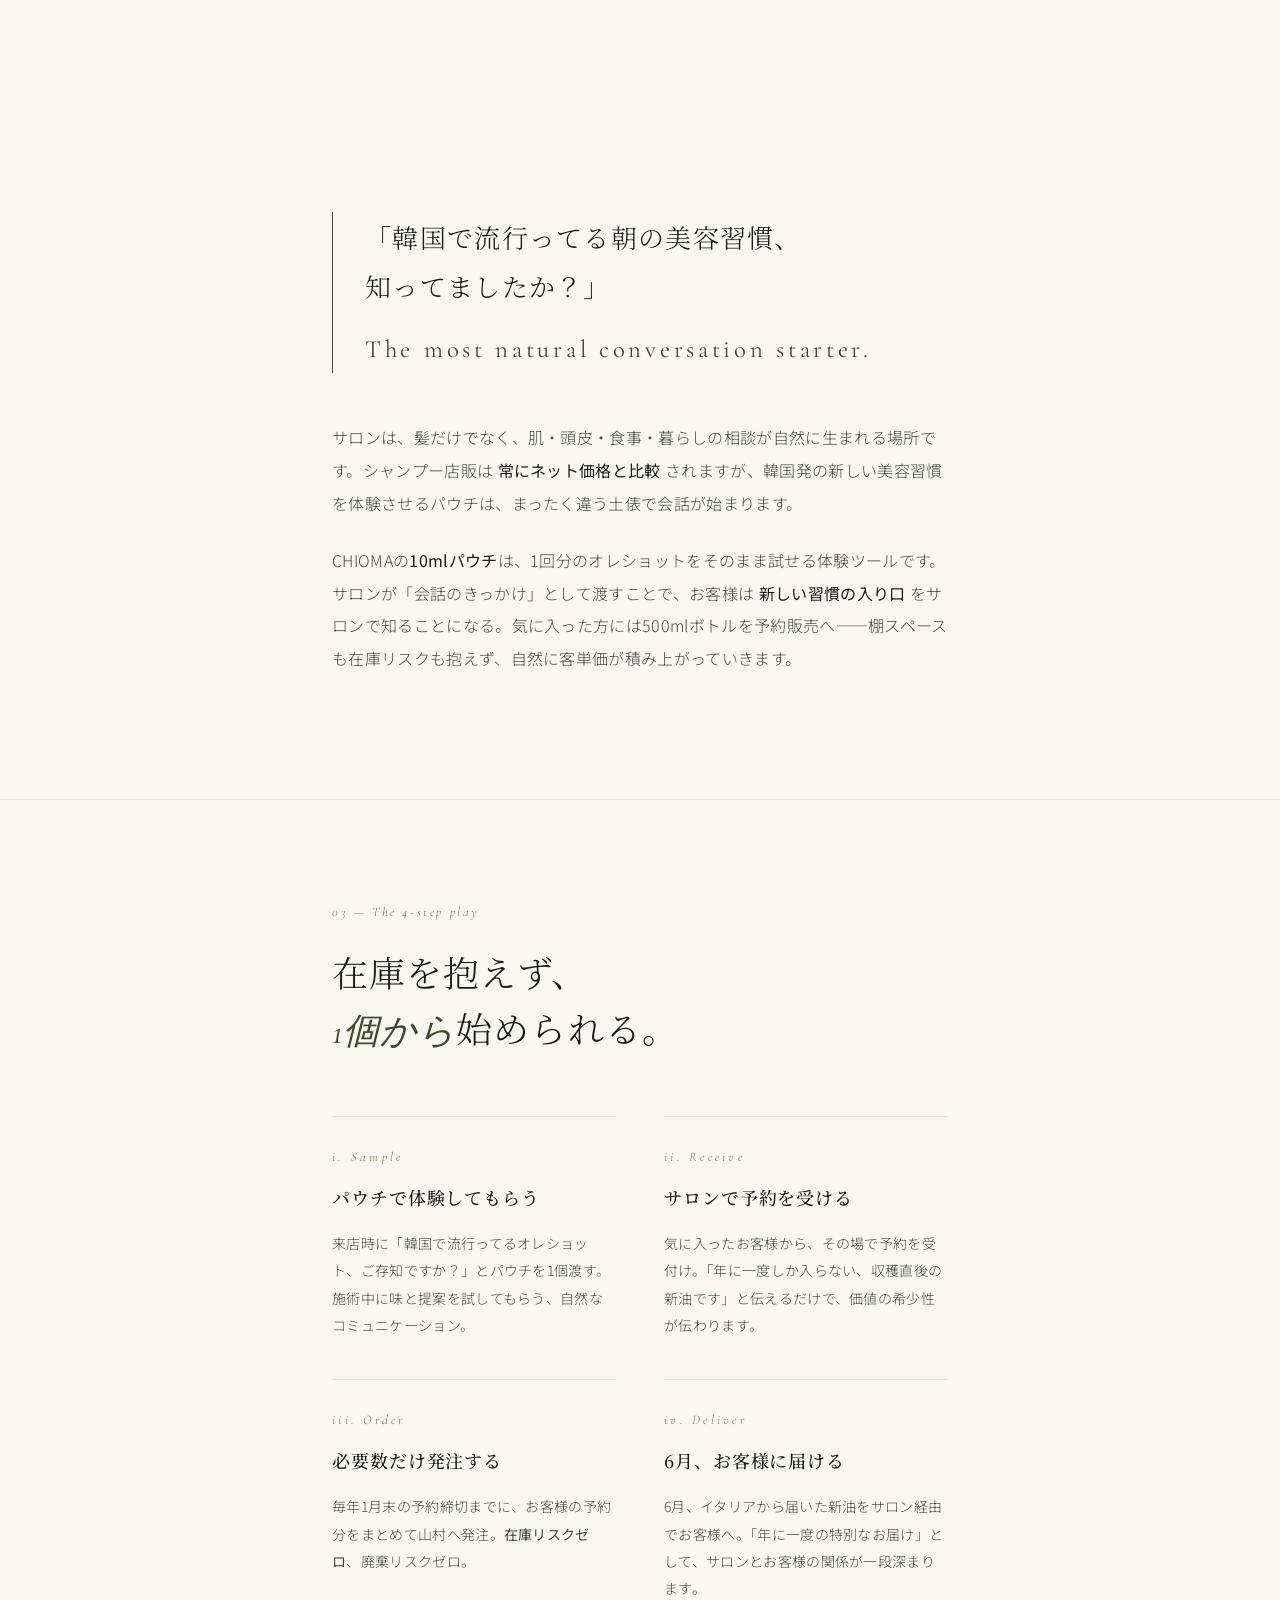
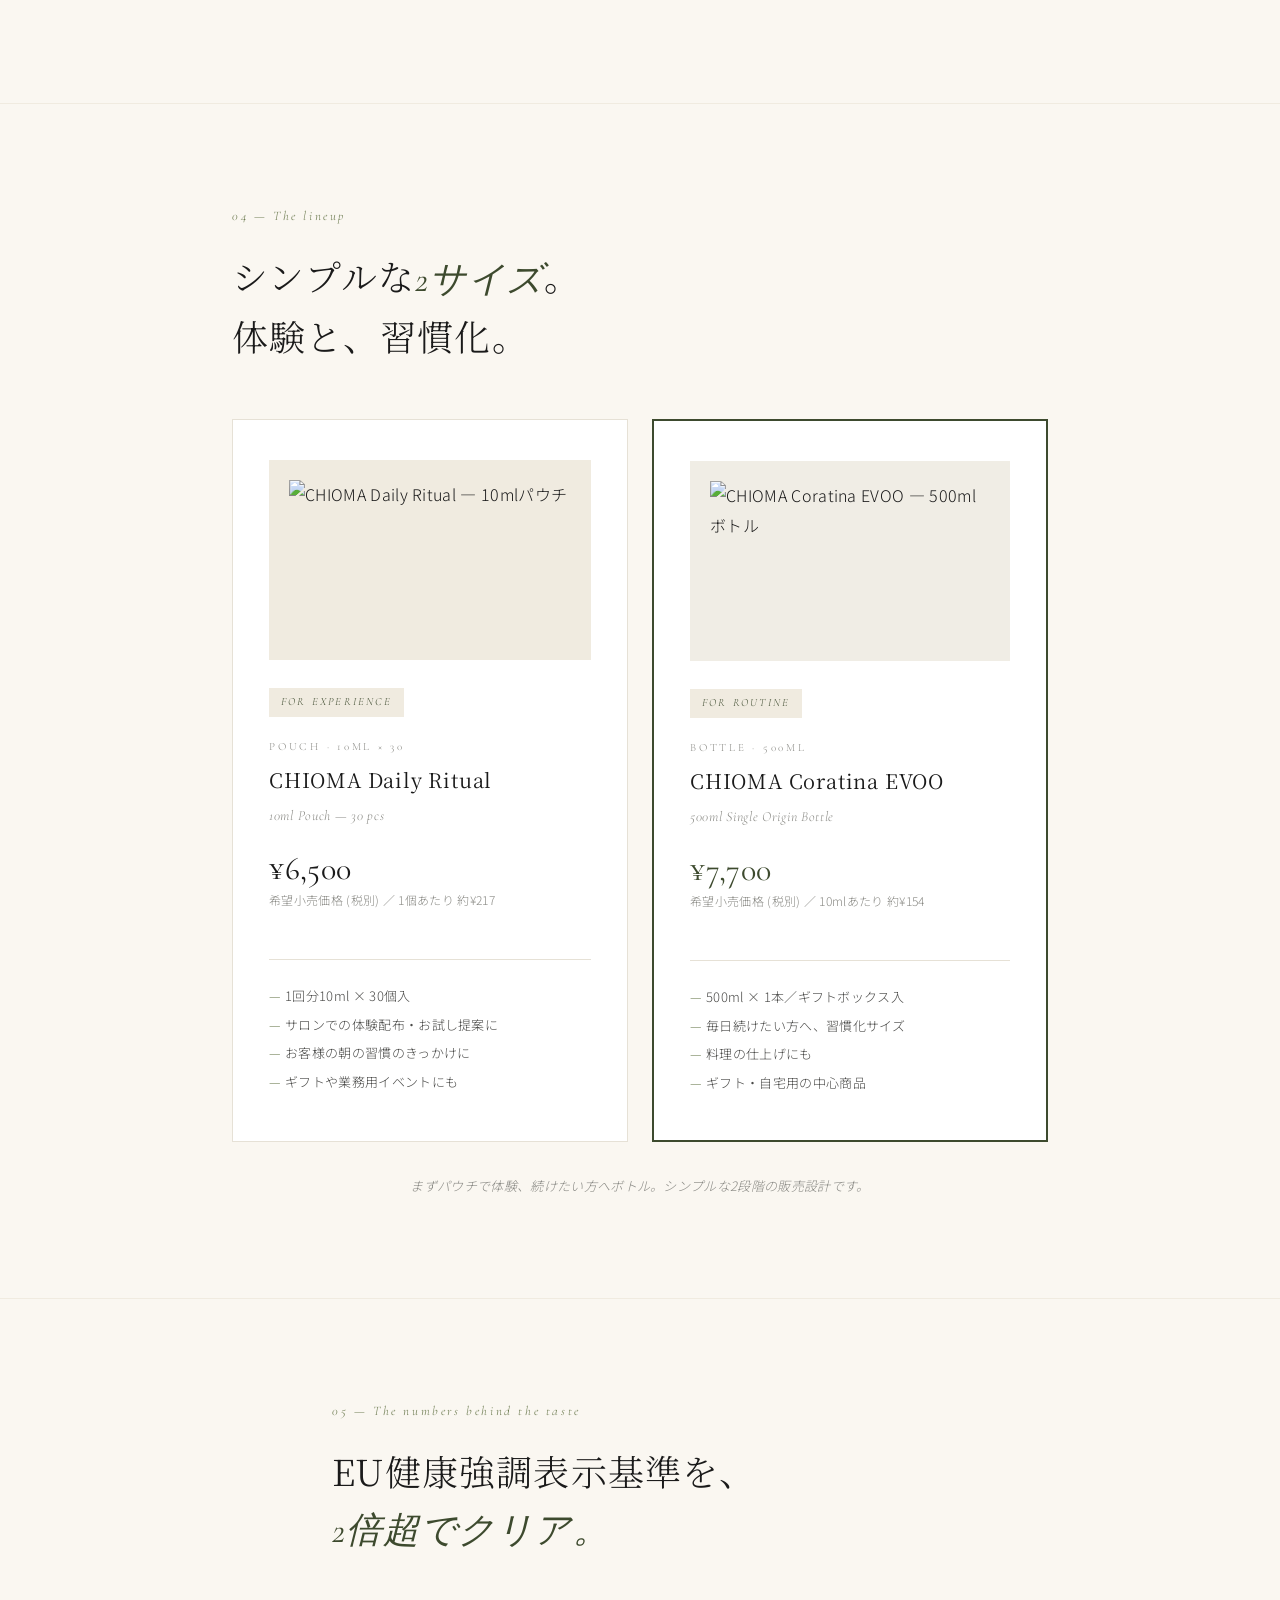
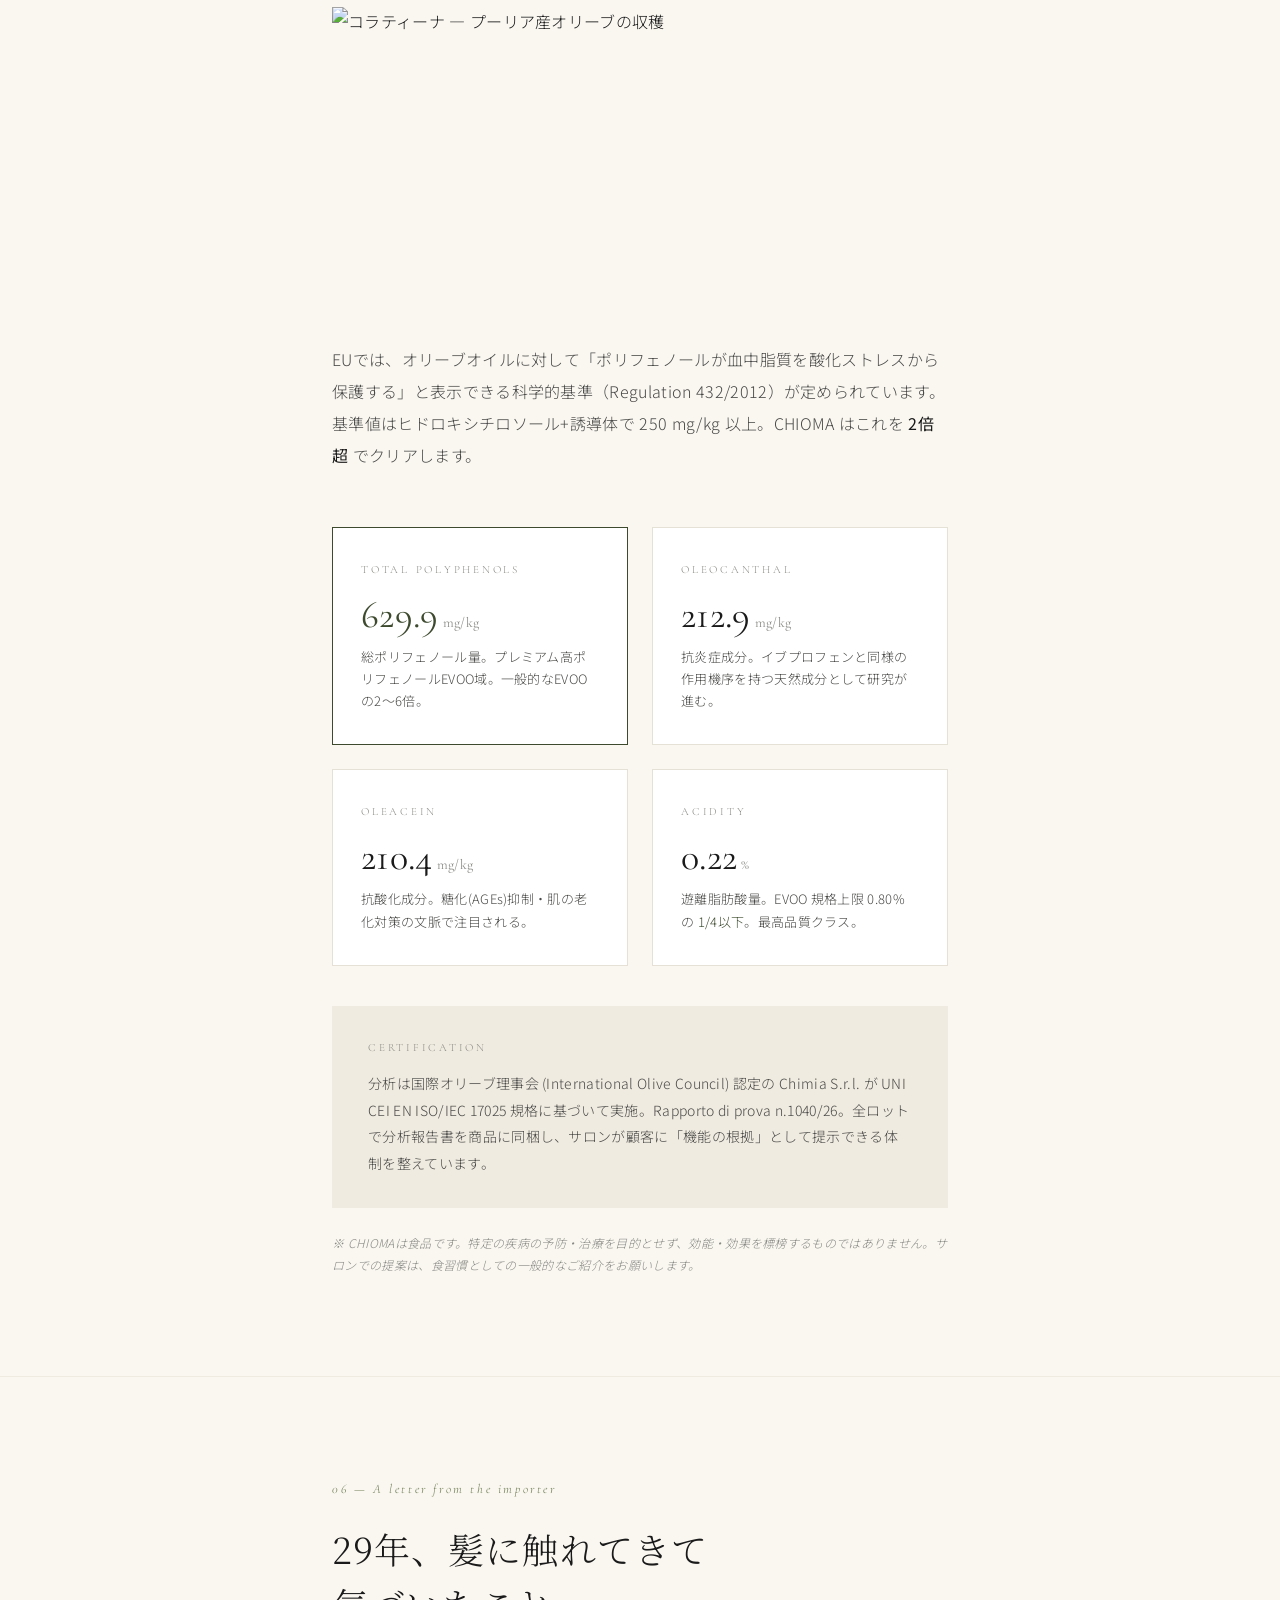
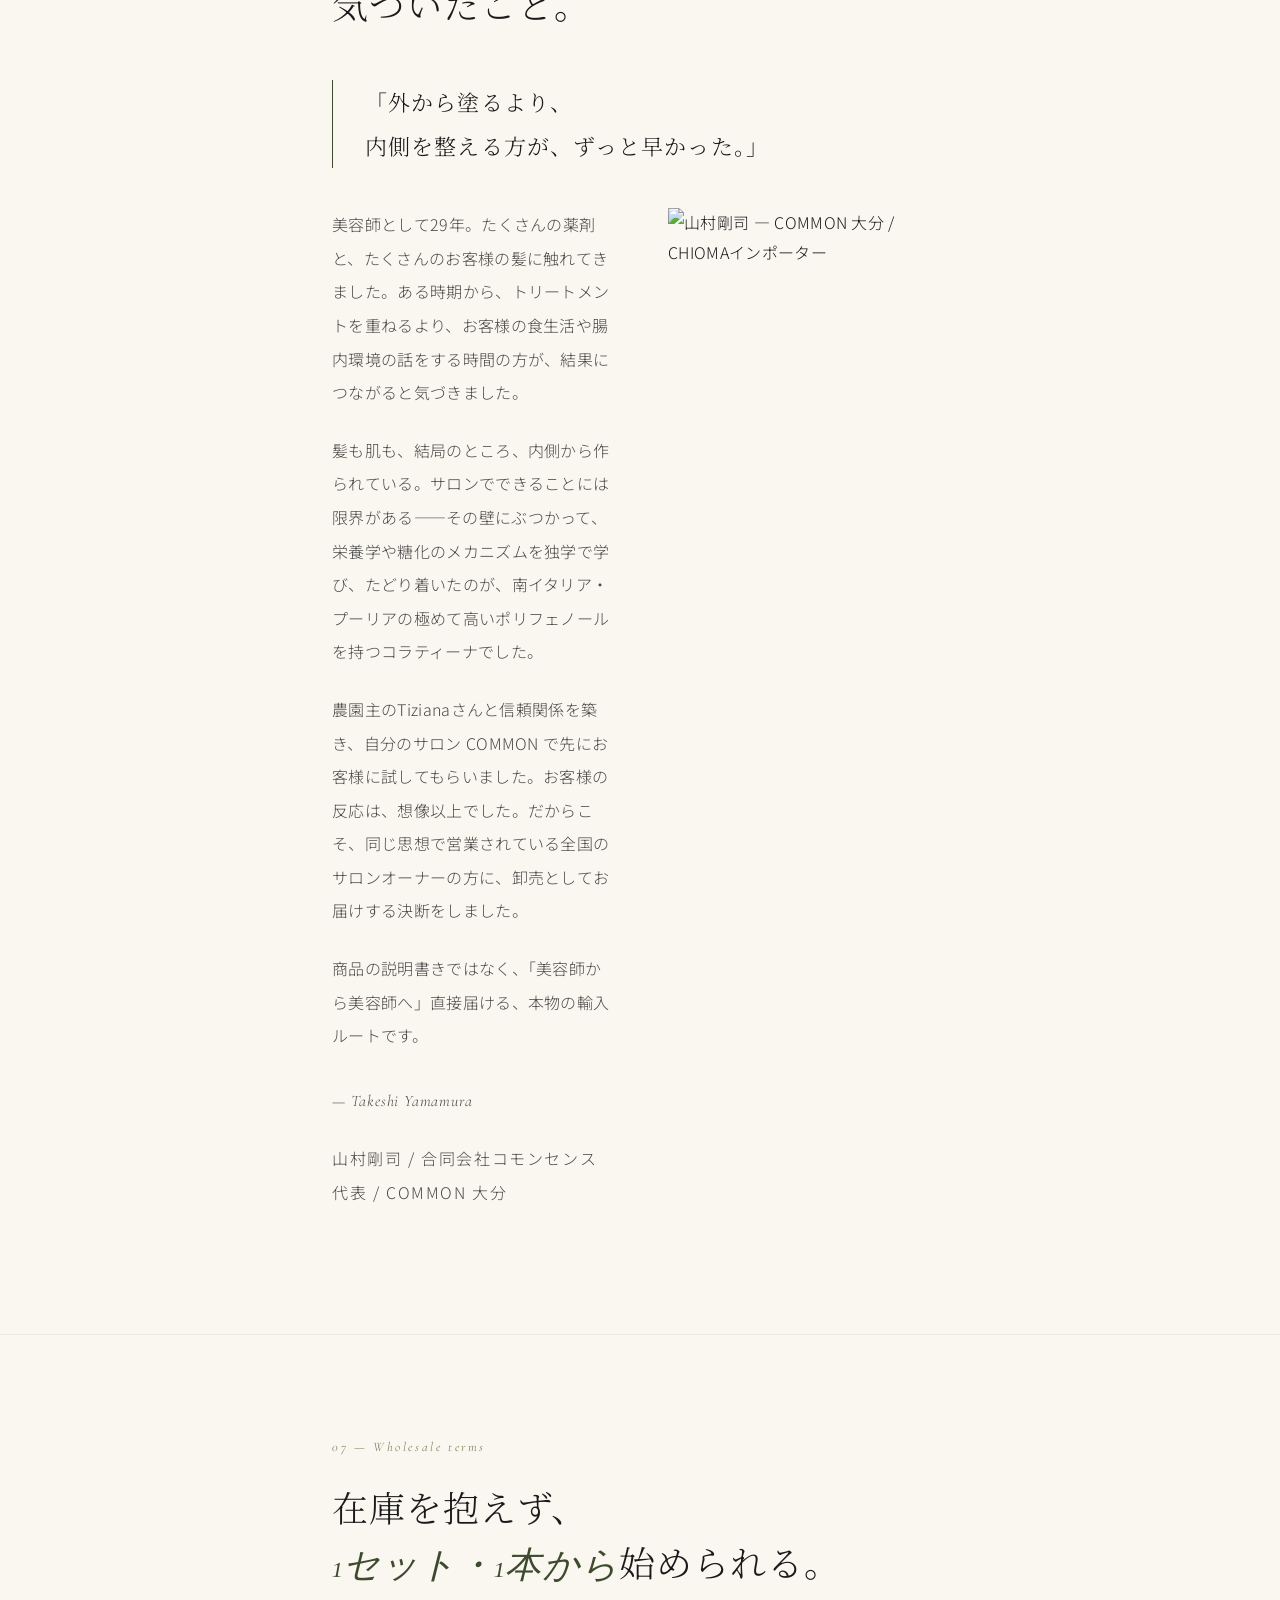
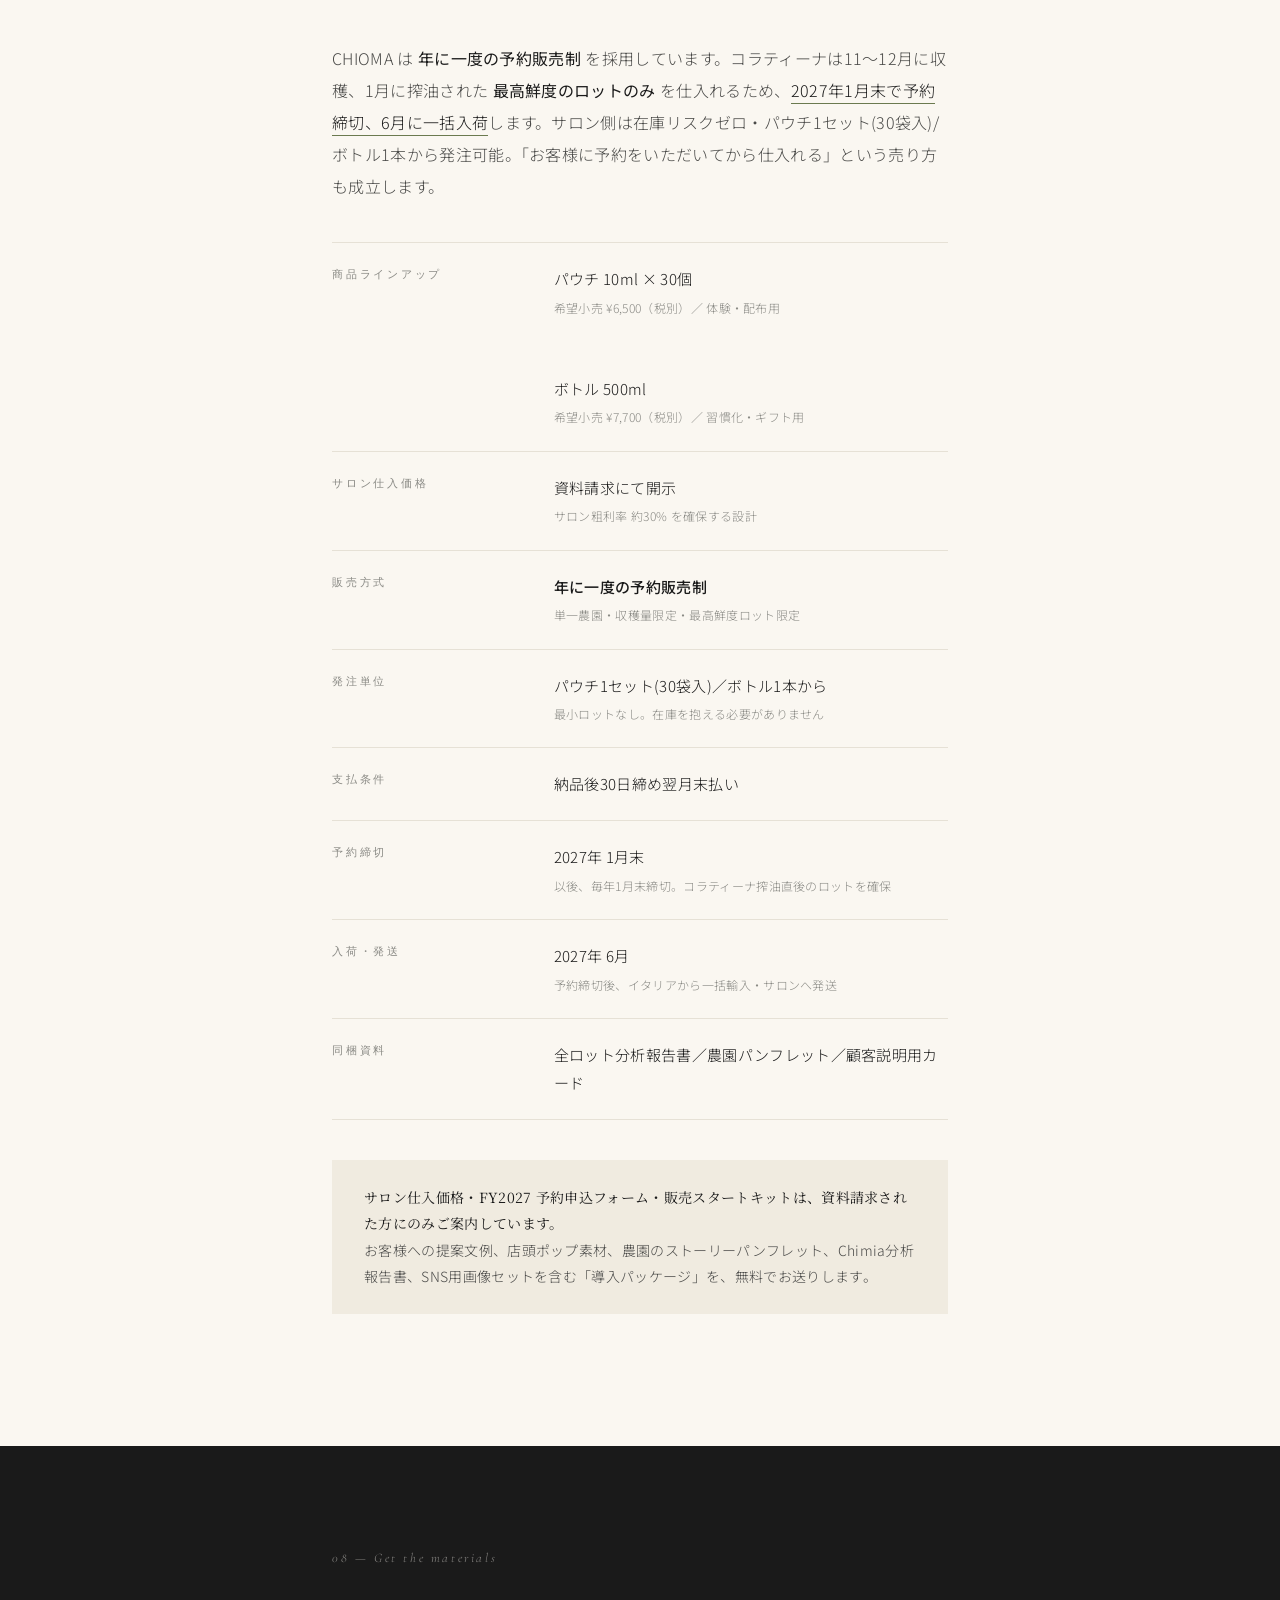
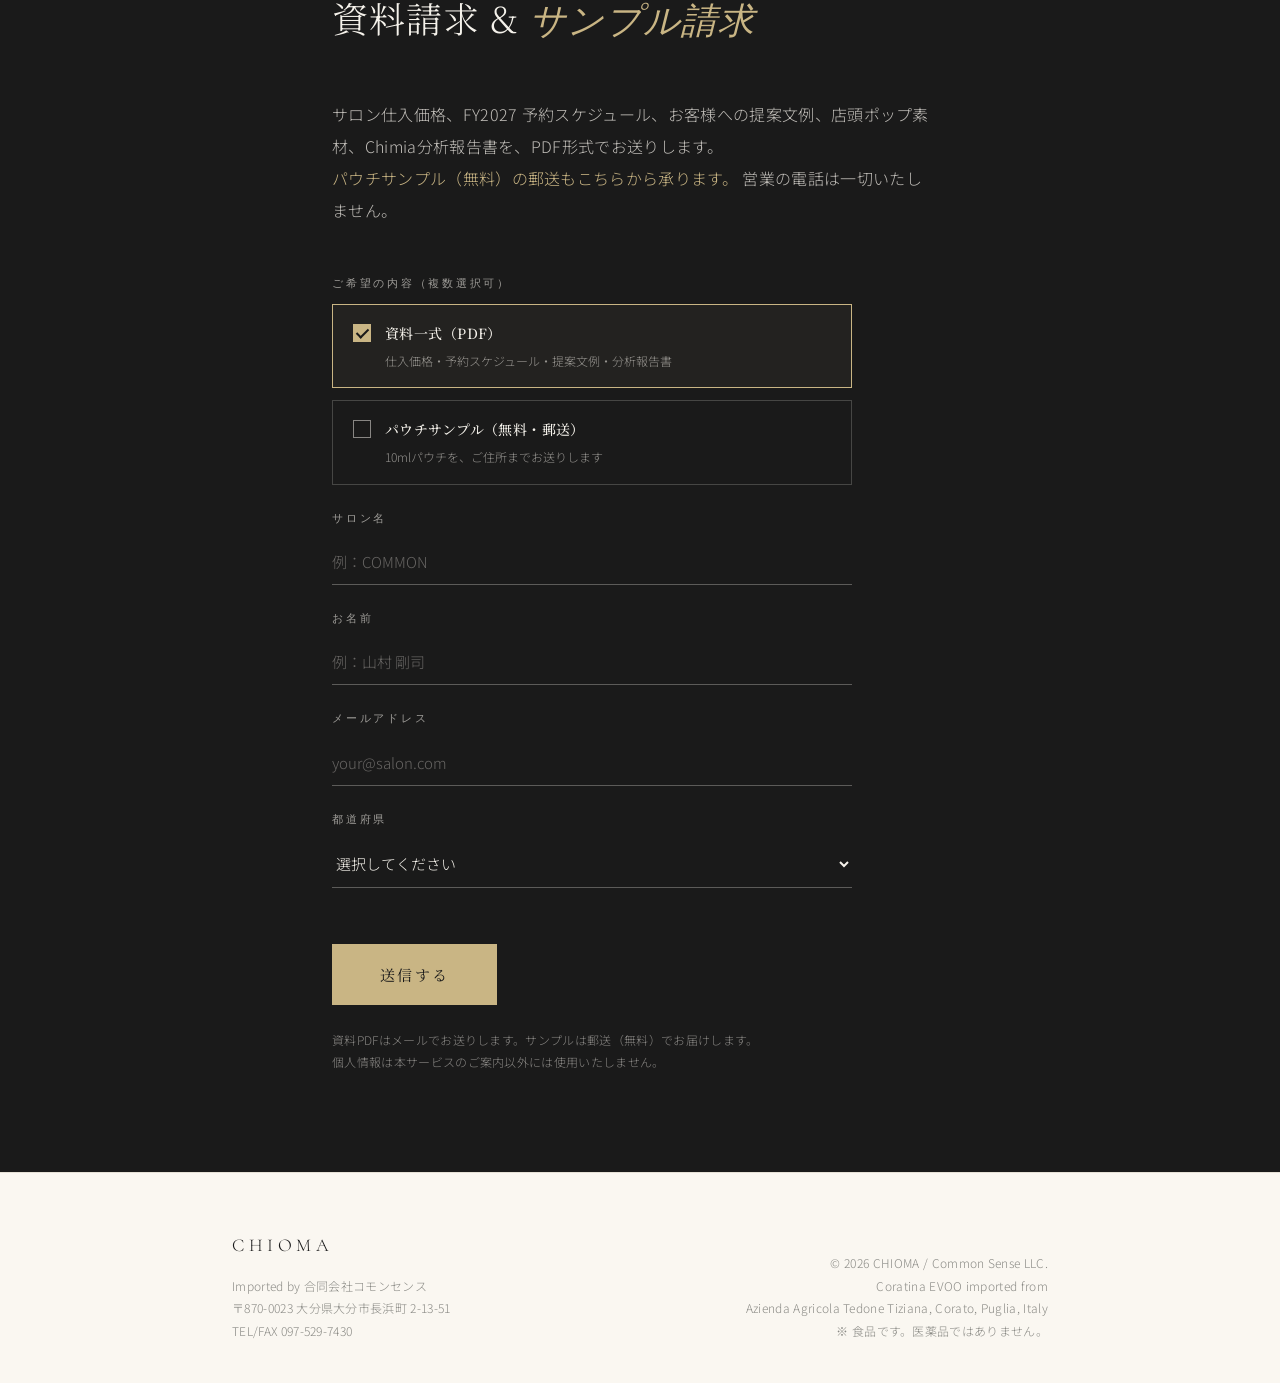
==== commit 2e4f3fc7: "Add files via upload" ====
--- a/index.html
+++ b/index.html
@@ -1,146 +1,1478 @@
-<!doctype html>
+<!DOCTYPE html>
 <html lang="ja">
 <head>
-<meta charset="utf-8">
-<meta name="viewport" content="width=device-width, initial-scale=1">
-<title>CHIOMA LP — 3 Design Variations</title>
-<template id="__bundler_thumbnail" data-bg-color="#fafaf7">
-  <svg viewBox="0 0 1200 800" xmlns="http://www.w3.org/2000/svg">
-    <rect width="1200" height="800" fill="#fafaf7"/>
-    <text x="600" y="380" text-anchor="middle" font-family="Cormorant Garamond, serif" font-style="italic" font-size="160" fill="#1a1a1a" font-weight="500">CHIOMA</text>
-    <text x="600" y="460" text-anchor="middle" font-family="Hanken Grotesk, sans-serif" font-size="22" fill="#a8401e" letter-spacing="8">3  D E S I G N  S T U D I E S</text>
-  </svg>
-</template>
-<link href="https://fonts.googleapis.com/css2?family=Cormorant+Garamond:ital,wght@0,400;0,500;1,400;1,500&family=Hanken+Grotesk:wght@400;500;600;700&family=Noto+Sans+JP:wght@400;500;600&display=swap" rel="stylesheet">
+<meta charset="UTF-8">
+<meta name="viewport" content="width=device-width, initial-scale=1.0">
+<title>CHIOMA — 韓国発「飲む美容習慣」を、サロンの店販へ。</title>
+<meta name="description" content="韓国で広がるオレショット。パウチ1個から始められる、サロンの新しい食品店販。29年現役の美容師がイタリア・プーリアから直輸入したコラティーナ単一品種EVOO。">
+<meta property="og:title" content="CHIOMA — 韓国発「飲む美容習慣」を、サロンの店販へ。">
+<meta property="og:description" content="韓国オレショット × サロン店販。パウチ1個から、コラティーナ単一品種EVOOで始める食品店販。">
+<meta property="og:type" content="website">
+
+<link rel="preconnect" href="https://fonts.googleapis.com">
+<link rel="preconnect" href="https://fonts.gstatic.com" crossorigin>
+<link href="https://fonts.googleapis.com/css2?family=Cormorant+Garamond:ital,wght@0,300;0,400;0,500;1,400&family=Noto+Serif+JP:wght@300;400;500&family=Noto+Sans+JP:wght@300;400;500&display=swap" rel="stylesheet">
+
 <style>
-  :root{
-    --bg:#fafaf7;
-    --surface:#ffffff;
-    --ink:#1a1a1a;
-    --ink-2:#5a5a55;
-    --ink-3:#9a958a;
-    --line:#e6e2d6;
-    --accent:#8a6f2a;
-    --accent-2:#a8401e;
-  }
-  *{box-sizing:border-box}
-  html,body{margin:0;padding:0;background:var(--bg);color:var(--ink)}
-  body{font-family:"Noto Sans JP","Hanken Grotesk",sans-serif;line-height:1.7;-webkit-font-smoothing:antialiased}
-  a{color:inherit;text-decoration:none}
-  .wrap{max-width:1320px;margin:0 auto;padding:48px 32px}
-  header{display:flex;justify-content:space-between;align-items:end;flex-wrap:wrap;gap:24px;margin-bottom:64px;padding-bottom:32px;border-bottom:1px solid var(--line)}
-  .brand{font-family:"Cormorant Garamond",serif;font-size:32px;letter-spacing:.32em;font-weight:500;color:var(--ink)}
-  .lab{font-family:"Hanken Grotesk",sans-serif;text-transform:uppercase;letter-spacing:.22em;font-size:11px;color:var(--accent);font-weight:600;display:block;margin-bottom:8px}
-  h1{font-family:"Cormorant Garamond",serif;font-weight:500;font-size:56px;line-height:1.1;margin:0 0 14px;max-width:18ch;color:var(--ink);letter-spacing:-0.01em}
-  h1 em{font-style:italic;color:var(--accent-2)}
-  .lede{color:var(--ink-2);font-size:15px;max-width:60ch;margin:0}
-  .grid{display:grid;grid-template-columns:repeat(3,1fr);gap:24px}
-  .card{
-    background:var(--surface);border:1px solid var(--line);border-radius:18px;
-    overflow:hidden;display:flex;flex-direction:column;
-    transition:transform .3s, border-color .3s, box-shadow .3s;
-  }
-  .card:hover{transform:translateY(-6px);border-color:var(--ink);box-shadow:0 24px 50px -20px rgba(26,26,26,.18)}
-  .preview{aspect-ratio:4/5;position:relative;overflow:hidden;border-bottom:1px solid var(--line);background:#f4f2eb}
-  .preview iframe{
-    position:absolute;top:0;left:0;
-    width:1280px;height:1600px;
-    transform:scale(.36);transform-origin:top left;
-    border:0;pointer-events:none;
-  }
-  .body{padding:24px 28px 28px}
-  .num{font-family:"Cormorant Garamond",serif;font-style:italic;color:var(--accent-2);font-size:14px;font-weight:500;letter-spacing:.06em}
-  .name{font-family:"Cormorant Garamond",serif;font-weight:500;font-size:30px;line-height:1.15;margin:6px 0 6px;letter-spacing:-.01em;color:var(--ink)}
-  .name em{font-style:italic;color:var(--accent-2)}
-  .desc{font-size:13.5px;color:var(--ink-2);margin:0 0 20px;line-height:1.7}
-  .swatches{display:flex;gap:6px;margin-bottom:18px}
-  .sw{width:18px;height:18px;border-radius:50%;border:1px solid var(--line);box-shadow:inset 0 0 0 1px rgba(255,255,255,.4)}
-  .open{
-    display:inline-flex;align-items:center;justify-content:space-between;gap:14px;
-    padding:13px 18px;background:var(--ink);border:1px solid var(--ink);color:#fff;
-    font-family:"Hanken Grotesk",sans-serif;font-weight:600;font-size:12px;letter-spacing:.18em;text-transform:uppercase;
-    border-radius:999px;transition:.25s;
-  }
-  .open:hover{background:var(--accent-2);border-color:var(--accent-2);color:#fff}
-  .open span{font-family:"Cormorant Garamond",serif;font-style:italic;font-size:18px;letter-spacing:0;text-transform:none;font-weight:400}
-  .meta{margin-top:14px;display:flex;gap:14px;flex-wrap:wrap;font-size:11px;color:var(--ink-3);font-family:"Hanken Grotesk",sans-serif;text-transform:uppercase;letter-spacing:.18em}
-  .meta span::before{content:"·";color:var(--accent-2);margin-right:6px}
-  .footer{margin-top:64px;padding-top:32px;border-top:1px solid var(--line);display:flex;justify-content:space-between;flex-wrap:wrap;gap:14px;font-size:12px;color:var(--ink-3)}
-  .footer .src{color:var(--accent-2)}
-  @media (max-width:900px){.grid{grid-template-columns:1fr}.preview iframe{width:980px;height:1200px;transform:scale(.4)}h1{font-size:40px}}
+:root {
+  --bg: #FAF7F1;
+  --surface: #FFFFFF;
+  --ink: #1A1A1A;
+  --ink-soft: #4A4A48;
+  --ink-muted: #8A8A85;
+  --line: #E6E1D6;
+  --line-soft: #F0EBE0;
+  --accent: #3D4A2E;
+  --accent-soft: #6B7A4F;
+  --warm: #A86C3F;
+  --highlight: #C9B584;
+  --serif-jp: 'Noto Serif JP', serif;
+  --serif-en: 'Cormorant Garamond', serif;
+  --sans-jp: 'Noto Sans JP', sans-serif;
+}
+
+* { box-sizing: border-box; margin: 0; padding: 0; }
+html { scroll-behavior: smooth; }
+
+body {
+  background: var(--bg);
+  color: var(--ink);
+  font-family: var(--sans-jp);
+  font-weight: 300;
+  font-size: 16px;
+  line-height: 1.85;
+  letter-spacing: 0.02em;
+  -webkit-font-smoothing: antialiased;
+}
+
+.container { max-width: 880px; margin: 0 auto; padding: 0 32px; }
+.container-narrow { max-width: 680px; margin: 0 auto; padding: 0 32px; }
+
+/* ===== Header ===== */
+header.site-header {
+  padding: 28px 0;
+  border-bottom: 1px solid var(--line-soft);
+}
+header.site-header .container {
+  display: flex;
+  justify-content: space-between;
+  align-items: center;
+}
+.logo {
+  font-family: var(--serif-en);
+  font-weight: 400;
+  font-size: 24px;
+  letter-spacing: 0.3em;
+  color: var(--ink);
+}
+.logo-sub {
+  font-family: var(--serif-en);
+  font-size: 11px;
+  letter-spacing: 0.25em;
+  color: var(--ink-muted);
+  text-transform: uppercase;
+}
+.header-cta {
+  font-family: var(--serif-en);
+  font-style: italic;
+  font-size: 14px;
+  color: var(--ink-soft);
+  text-decoration: none;
+  border-bottom: 1px solid var(--ink-muted);
+  padding-bottom: 2px;
+  transition: color 0.2s, border-color 0.2s;
+}
+.header-cta:hover { color: var(--accent); border-color: var(--accent); }
+
+/* ===== Hero ===== */
+.hero {
+  padding: 90px 0 80px;
+  position: relative;
+}
+.hero-eyebrow {
+  font-family: var(--serif-en);
+  font-style: italic;
+  font-size: 14px;
+  color: var(--accent-soft);
+  letter-spacing: 0.15em;
+  margin-bottom: 28px;
+}
+.hero h1 {
+  font-family: var(--serif-jp);
+  font-weight: 300;
+  font-size: clamp(30px, 4.8vw, 48px);
+  line-height: 1.5;
+  letter-spacing: 0.04em;
+  color: var(--ink);
+  margin-bottom: 36px;
+}
+.hero h1 em {
+  font-family: var(--serif-en);
+  font-style: italic;
+  font-weight: 400;
+  color: var(--accent);
+}
+.hero-lead {
+  font-size: 16px;
+  line-height: 2.05;
+  color: var(--ink-soft);
+  max-width: 620px;
+  margin-bottom: 40px;
+}
+
+.hero-tags {
+  display: flex;
+  gap: 8px;
+  flex-wrap: wrap;
+  margin-bottom: 40px;
+}
+.hero-tag {
+  font-family: var(--serif-en);
+  font-size: 11px;
+  letter-spacing: 0.2em;
+  color: var(--accent);
+  text-transform: uppercase;
+  border: 1px solid var(--accent);
+  padding: 6px 14px;
+  border-radius: 100px;
+}
+
+.preorder-banner {
+  margin-top: 8px;
+  padding: 22px 28px;
+  background: var(--surface);
+  border: 1px solid var(--accent);
+  display: flex;
+  align-items: center;
+  gap: 24px;
+}
+.preorder-mark {
+  font-family: var(--serif-en);
+  font-style: italic;
+  font-size: 12px;
+  letter-spacing: 0.25em;
+  color: var(--accent);
+  text-transform: uppercase;
+  white-space: nowrap;
+  padding-right: 24px;
+  border-right: 1px solid var(--line);
+  flex-shrink: 0;
+}
+.preorder-text { display: flex; flex-direction: column; gap: 4px; }
+.preorder-text strong {
+  font-family: var(--serif-jp);
+  font-weight: 500;
+  font-size: 15px;
+  color: var(--ink);
+  letter-spacing: 0.05em;
+}
+.preorder-text span {
+  font-size: 13px;
+  color: var(--ink-soft);
+  line-height: 1.7;
+}
+
+/* ===== Section structure ===== */
+section {
+  padding: 100px 0;
+  border-top: 1px solid var(--line-soft);
+}
+.section-num {
+  font-family: var(--serif-en);
+  font-style: italic;
+  font-size: 13px;
+  color: var(--accent-soft);
+  letter-spacing: 0.2em;
+  margin-bottom: 20px;
+  display: block;
+}
+.section-title {
+  font-family: var(--serif-jp);
+  font-weight: 300;
+  font-size: clamp(26px, 3.5vw, 36px);
+  line-height: 1.55;
+  letter-spacing: 0.03em;
+  margin-bottom: 48px;
+  color: var(--ink);
+}
+.section-title em {
+  font-family: var(--serif-en);
+  font-style: italic;
+  font-weight: 400;
+  color: var(--accent);
+}
+
+/* ===== Trend Section ===== */
+.trend-intro {
+  font-size: 16px;
+  line-height: 2.05;
+  color: var(--ink-soft);
+  margin-bottom: 56px;
+  max-width: 640px;
+}
+.trend-intro em {
+  font-style: normal;
+  color: var(--ink);
+  font-weight: 400;
+  border-bottom: 1px solid var(--accent-soft);
+  padding-bottom: 1px;
+}
+.trend-stats {
+  display: grid;
+  grid-template-columns: 1fr 1fr 1fr;
+  gap: 24px;
+  margin-top: 24px;
+}
+.trend-stat {
+  text-align: left;
+  padding: 32px 24px;
+  background: var(--surface);
+  border: 1px solid var(--line);
+}
+.trend-stat .num {
+  font-family: var(--serif-en);
+  font-weight: 300;
+  font-size: 44px;
+  line-height: 1;
+  color: var(--accent);
+  margin-bottom: 12px;
+  letter-spacing: 0.02em;
+}
+.trend-stat .label {
+  font-size: 12px;
+  line-height: 1.7;
+  color: var(--ink-soft);
+}
+.trend-source {
+  font-family: var(--serif-en);
+  font-style: italic;
+  font-size: 11px;
+  color: var(--ink-muted);
+  margin-top: 24px;
+  letter-spacing: 0.1em;
+}
+
+/* ===== Opportunity Section ===== */
+.opportunity-quote {
+  font-family: var(--serif-jp);
+  font-weight: 300;
+  font-size: clamp(20px, 2.4vw, 26px);
+  line-height: 1.9;
+  letter-spacing: 0.05em;
+  color: var(--ink);
+  padding: 0 0 0 32px;
+  border-left: 1px solid var(--accent);
+  margin: 48px 0;
+}
+.opportunity-quote em {
+  font-style: normal;
+  color: var(--accent);
+  font-family: var(--serif-en);
+  font-weight: 400;
+  font-size: 0.95em;
+  display: block;
+  margin-top: 16px;
+  letter-spacing: 0.15em;
+}
+.opportunity-body p {
+  font-size: 16px;
+  line-height: 2.05;
+  color: var(--ink-soft);
+  margin-bottom: 24px;
+}
+.opportunity-body p em {
+  font-style: normal;
+  color: var(--ink);
+  font-weight: 400;
+}
+
+/* ===== Process Section (4 steps) ===== */
+.process-grid {
+  display: grid;
+  grid-template-columns: 1fr 1fr;
+  gap: 40px 48px;
+  margin-top: 56px;
+}
+.process-step {
+  position: relative;
+  padding-top: 28px;
+  border-top: 1px solid var(--line);
+}
+.process-num {
+  font-family: var(--serif-en);
+  font-style: italic;
+  font-size: 13px;
+  color: var(--accent-soft);
+  letter-spacing: 0.25em;
+  margin-bottom: 12px;
+  display: block;
+}
+.process-step h3 {
+  font-family: var(--serif-jp);
+  font-weight: 500;
+  font-size: 18px;
+  letter-spacing: 0.05em;
+  margin-bottom: 16px;
+  color: var(--ink);
+}
+.process-step p {
+  font-size: 14px;
+  line-height: 1.95;
+  color: var(--ink-soft);
+}
+
+/* ===== Lineup Section ===== */
+.lineup {
+  display: grid;
+  grid-template-columns: 1fr 1fr;
+  gap: 24px;
+  margin-top: 56px;
+}
+.product-card {
+  background: var(--surface);
+  border: 1px solid var(--line);
+  padding: 40px 36px;
+  display: flex;
+  flex-direction: column;
+}
+.product-card.featured {
+  border: 2px solid var(--accent);
+}
+.product-badge {
+  display: inline-block;
+  font-family: var(--serif-en);
+  font-style: italic;
+  font-size: 11px;
+  letter-spacing: 0.2em;
+  color: var(--accent);
+  text-transform: uppercase;
+  background: var(--line-soft);
+  padding: 4px 12px;
+  margin-bottom: 20px;
+  align-self: flex-start;
+}
+.product-kind {
+  font-family: var(--serif-en);
+  font-size: 11px;
+  letter-spacing: 0.25em;
+  color: var(--ink-muted);
+  text-transform: uppercase;
+  margin-bottom: 8px;
+}
+.product-name {
+  font-family: var(--serif-jp);
+  font-weight: 400;
+  font-size: 20px;
+  letter-spacing: 0.04em;
+  color: var(--ink);
+  margin-bottom: 8px;
+  line-height: 1.5;
+}
+.product-en {
+  font-family: var(--serif-en);
+  font-style: italic;
+  font-size: 14px;
+  color: var(--ink-muted);
+  margin-bottom: 24px;
+  letter-spacing: 0.05em;
+}
+.product-price {
+  font-family: var(--serif-en);
+  font-weight: 400;
+  font-size: 32px;
+  color: var(--ink);
+  letter-spacing: 0.02em;
+  margin-bottom: 4px;
+  line-height: 1;
+}
+.product-price-note {
+  font-size: 12px;
+  color: var(--ink-muted);
+  margin-bottom: 24px;
+}
+.product-card.featured .product-price { color: var(--accent); }
+.product-features {
+  list-style: none;
+  padding: 0;
+  margin: 24px 0 0;
+  border-top: 1px solid var(--line);
+  padding-top: 24px;
+}
+.product-features li {
+  font-size: 13px;
+  line-height: 1.9;
+  color: var(--ink-soft);
+  padding-left: 16px;
+  position: relative;
+  margin-bottom: 4px;
+}
+.product-features li::before {
+  content: "—";
+  position: absolute;
+  left: 0;
+  color: var(--accent-soft);
+}
+.lineup-note {
+  font-size: 13px;
+  color: var(--ink-muted);
+  margin-top: 32px;
+  text-align: center;
+  font-style: italic;
+}
+
+/* ===== Evidence ===== */
+.evidence-intro {
+  font-size: 16px;
+  line-height: 2;
+  color: var(--ink-soft);
+  margin-bottom: 56px;
+  max-width: 620px;
+}
+.spec-grid {
+  display: grid;
+  grid-template-columns: 1fr 1fr;
+  gap: 24px;
+  margin-bottom: 40px;
+}
+.spec-card {
+  background: var(--surface);
+  border: 1px solid var(--line);
+  padding: 32px 28px;
+}
+.spec-card.highlight { border: 1px solid var(--accent); }
+.spec-label {
+  font-family: var(--serif-en);
+  font-size: 11px;
+  letter-spacing: 0.25em;
+  color: var(--ink-muted);
+  text-transform: uppercase;
+  margin-bottom: 16px;
+}
+.spec-value {
+  font-family: var(--serif-en);
+  font-weight: 400;
+  font-size: 38px;
+  line-height: 1;
+  color: var(--ink);
+  margin-bottom: 8px;
+}
+.spec-card.highlight .spec-value { color: var(--accent); }
+.spec-unit { font-size: 14px; color: var(--ink-muted); margin-left: 4px; }
+.spec-desc {
+  font-size: 13px;
+  line-height: 1.7;
+  color: var(--ink-soft);
+  margin-top: 12px;
+}
+.spec-cert {
+  background: var(--line-soft);
+  padding: 32px 36px;
+}
+.spec-cert-label {
+  font-family: var(--serif-en);
+  font-size: 11px;
+  letter-spacing: 0.25em;
+  color: var(--ink-muted);
+  text-transform: uppercase;
+  margin-bottom: 12px;
+}
+.spec-cert-body {
+  font-size: 14px;
+  line-height: 1.9;
+  color: var(--ink-soft);
+}
+.food-disclaimer {
+  font-size: 12px;
+  color: var(--ink-muted);
+  margin-top: 24px;
+  font-style: italic;
+  line-height: 1.8;
+}
+
+/* ===== Story ===== */
+.story-quote {
+  font-family: var(--serif-jp);
+  font-weight: 300;
+  font-size: 22px;
+  line-height: 2;
+  letter-spacing: 0.05em;
+  color: var(--ink);
+  padding: 0 0 0 32px;
+  border-left: 1px solid var(--accent);
+  margin-bottom: 40px;
+}
+.story-body p {
+  font-size: 16px;
+  line-height: 2.1;
+  color: var(--ink-soft);
+  margin-bottom: 24px;
+}
+.story-sig {
+  font-family: var(--serif-en);
+  font-style: italic;
+  font-size: 16px;
+  color: var(--ink);
+  margin-top: 32px;
+  letter-spacing: 0.05em;
+}
+.story-sig-sub {
+  font-family: var(--sans-jp);
+  font-style: normal;
+  font-size: 13px;
+  color: var(--ink-muted);
+  margin-top: 6px;
+  letter-spacing: 0.1em;
+}
+
+/* ===== Terms ===== */
+.terms-table { width: 100%; border-collapse: collapse; margin: 40px 0; }
+.terms-table tr { border-bottom: 1px solid var(--line); }
+.terms-table tr:first-child { border-top: 1px solid var(--line); }
+.terms-table th, .terms-table td {
+  padding: 22px 0;
+  text-align: left;
+  vertical-align: top;
+}
+.terms-table th {
+  font-family: var(--serif-en);
+  font-size: 11px;
+  letter-spacing: 0.25em;
+  color: var(--ink-muted);
+  font-weight: 400;
+  text-transform: uppercase;
+  width: 36%;
+  padding-right: 24px;
+}
+.terms-table td {
+  font-size: 15px;
+  color: var(--ink);
+  line-height: 1.85;
+}
+.terms-table td .sub {
+  display: block;
+  font-size: 12px;
+  color: var(--ink-muted);
+  margin-top: 4px;
+}
+.price-locked {
+  background: var(--line-soft);
+  padding: 24px 32px;
+  margin: 32px 0;
+  font-size: 14px;
+  color: var(--ink-soft);
+  line-height: 1.9;
+}
+.price-locked em {
+  font-style: normal;
+  color: var(--ink);
+  font-family: var(--serif-jp);
+  font-weight: 400;
+}
+
+/* ===== CTA / Form ===== */
+.cta-section {
+  background: var(--ink);
+  color: #F5F2EB;
+  padding: 100px 0;
+  border-top: none;
+}
+.cta-section .section-num { color: rgba(245, 242, 235, 0.5); }
+.cta-section .section-title { color: #F5F2EB; }
+.cta-section .section-title em { color: var(--highlight); }
+.cta-lead {
+  font-size: 16px;
+  line-height: 2;
+  color: rgba(245, 242, 235, 0.75);
+  margin-bottom: 48px;
+  max-width: 600px;
+}
+.form { max-width: 520px; }
+.form-row { margin-bottom: 24px; }
+.form-row label {
+  display: block;
+  font-family: var(--serif-en);
+  font-size: 11px;
+  letter-spacing: 0.25em;
+  color: rgba(245, 242, 235, 0.6);
+  text-transform: uppercase;
+  margin-bottom: 10px;
+}
+.form-row input[type="text"], .form-row input[type="email"], .form-row select {
+  width: 100%;
+  background: transparent;
+  border: none;
+  border-bottom: 1px solid rgba(245, 242, 235, 0.3);
+  padding: 12px 0;
+  color: #F5F2EB;
+  font-family: var(--sans-jp);
+  font-size: 15px;
+  font-weight: 300;
+  outline: none;
+  transition: border-color 0.2s;
+}
+.form-row input[type="text"]:focus, .form-row input[type="email"]:focus, .form-row select:focus {
+  border-color: var(--highlight);
+}
+.form-row input::placeholder { color: rgba(245, 242, 235, 0.35); }
+.form-row select option { background: var(--ink); color: #F5F2EB; }
+
+/* Checkbox group */
+.checkbox-group {
+  display: flex;
+  flex-direction: column;
+  gap: 12px;
+  margin-top: 4px;
+}
+.checkbox-label {
+  display: flex !important;
+  align-items: flex-start;
+  gap: 14px;
+  padding: 16px 20px;
+  border: 1px solid rgba(245, 242, 235, 0.2);
+  cursor: pointer;
+  transition: border-color 0.2s, background 0.2s;
+  text-transform: none !important;
+  letter-spacing: 0 !important;
+  color: #F5F2EB !important;
+  font-family: var(--sans-jp) !important;
+  font-size: inherit !important;
+  margin-bottom: 0 !important;
+}
+.checkbox-label:hover {
+  border-color: rgba(245, 242, 235, 0.4);
+}
+.checkbox-label input[type="checkbox"] {
+  position: absolute;
+  opacity: 0;
+  width: 0;
+  height: 0;
+}
+.checkbox-mark {
+  width: 18px;
+  height: 18px;
+  border: 1px solid rgba(245, 242, 235, 0.5);
+  background: transparent;
+  flex-shrink: 0;
+  margin-top: 3px;
+  position: relative;
+  transition: background 0.15s, border-color 0.15s;
+}
+.checkbox-label input[type="checkbox"]:checked ~ .checkbox-mark {
+  background: var(--highlight);
+  border-color: var(--highlight);
+}
+.checkbox-label input[type="checkbox"]:checked ~ .checkbox-mark::after {
+  content: "";
+  position: absolute;
+  left: 5px;
+  top: 1px;
+  width: 5px;
+  height: 10px;
+  border: solid var(--ink);
+  border-width: 0 2px 2px 0;
+  transform: rotate(45deg);
+}
+.checkbox-label:has(input:checked) {
+  border-color: var(--highlight);
+  background: rgba(201, 181, 132, 0.05);
+}
+.checkbox-text { display: flex; flex-direction: column; gap: 4px; flex: 1; }
+.checkbox-text strong {
+  font-family: var(--serif-jp);
+  font-weight: 500;
+  font-size: 14px;
+  color: #F5F2EB;
+  letter-spacing: 0.03em;
+}
+.checkbox-text small {
+  font-size: 12px;
+  color: rgba(245, 242, 235, 0.55);
+  line-height: 1.7;
+  letter-spacing: 0;
+}
+
+.form-row-address {
+  max-height: 0;
+  overflow: hidden;
+  margin-bottom: 0;
+  opacity: 0;
+  transition: max-height 0.35s ease, opacity 0.25s ease, margin-bottom 0.25s ease;
+}
+.form-row-address.show {
+  max-height: 200px;
+  opacity: 1;
+  margin-bottom: 24px;
+}
+.form-submit {
+  background: var(--highlight);
+  color: var(--ink);
+  border: none;
+  padding: 20px 48px;
+  font-family: var(--serif-jp);
+  font-size: 15px;
+  font-weight: 400;
+  letter-spacing: 0.15em;
+  cursor: pointer;
+  margin-top: 32px;
+  transition: background 0.2s, transform 0.15s;
+}
+.form-submit:hover { background: #D4C295; }
+.form-submit:active { transform: translateY(1px); }
+.form-note {
+  font-size: 12px;
+  color: rgba(245, 242, 235, 0.5);
+  margin-top: 24px;
+  line-height: 1.8;
+}
+
+/* ===== Footer ===== */
+footer {
+  padding: 56px 0 40px;
+  border-top: 1px solid var(--line);
+}
+footer .container {
+  display: flex;
+  justify-content: space-between;
+  align-items: flex-end;
+  flex-wrap: wrap;
+  gap: 24px;
+}
+.footer-brand {
+  font-family: var(--serif-en);
+  font-size: 18px;
+  letter-spacing: 0.25em;
+  color: var(--ink);
+}
+.footer-info {
+  font-size: 12px;
+  line-height: 1.9;
+  color: var(--ink-muted);
+}
+
+/* ===== Animations ===== */
+.reveal {
+  opacity: 0;
+  transform: translateY(20px);
+  transition: opacity 0.9s ease, transform 0.9s ease;
+}
+.reveal.in {
+  opacity: 1;
+  transform: translateY(0);
+}
+
+/* ===== Mobile ===== */
+@media (max-width: 720px) {
+  body { font-size: 15px; line-height: 1.95; }
+  .container, .container-narrow { padding: 0 20px; }
+  
+  /* Header */
+  header.site-header { padding: 20px 0; }
+  header.site-header .container { gap: 16px; }
+  .logo { font-size: 20px; letter-spacing: 0.25em; }
+  .logo-sub { font-size: 9px; }
+  .header-cta { font-size: 12px; white-space: nowrap; }
+  
+  /* Hero */
+  .hero { padding: 56px 0 56px; }
+  .hero-eyebrow { font-size: 12px; margin-bottom: 20px; line-height: 1.6; }
+  .hero h1 {
+    font-size: 30px;
+    line-height: 1.5;
+    letter-spacing: 0.02em;
+    margin-bottom: 28px;
+  }
+  .hero h1 br { display: none; }
+  .hero h1 em { display: inline; }
+  .hero-lead {
+    font-size: 14px;
+    line-height: 1.95;
+    margin-bottom: 32px;
+  }
+  .hero-lead br { display: none; }
+  .hero-tags { gap: 6px; margin-bottom: 32px; }
+  .hero-tag { font-size: 10px; padding: 5px 11px; letter-spacing: 0.15em; }
+  
+  /* Sections */
+  section { padding: 64px 0; }
+  .cta-section { padding: 64px 0; }
+  .section-num { font-size: 12px; margin-bottom: 14px; }
+  .section-title {
+    font-size: 24px;
+    line-height: 1.55;
+    margin-bottom: 36px;
+    letter-spacing: 0.02em;
+  }
+  .section-title br { display: none; }
+  
+  /* Trend stats */
+  .trend-stats { grid-template-columns: 1fr; gap: 10px; }
+  .trend-stat { padding: 24px 22px; display: flex; align-items: center; gap: 20px; }
+  .trend-stat .num { font-size: 36px; margin-bottom: 0; flex-shrink: 0; min-width: 120px; }
+  .trend-stat .label { font-size: 12px; }
+  .trend-intro { font-size: 14px; line-height: 1.95; margin-bottom: 36px; }
+  .trend-source { font-size: 10px; }
+  
+  /* Opportunity */
+  .opportunity-quote {
+    padding-left: 18px;
+    font-size: 18px;
+    line-height: 1.85;
+    margin: 32px 0;
+  }
+  .opportunity-quote em { font-size: 12px; letter-spacing: 0.1em; }
+  .opportunity-body p { font-size: 14px; line-height: 1.95; }
+  
+  /* Process steps */
+  .process-grid { grid-template-columns: 1fr; gap: 24px; margin-top: 40px; }
+  .process-step { padding-top: 22px; }
+  .process-step h3 { font-size: 16px; margin-bottom: 12px; }
+  .process-step p { font-size: 13px; line-height: 1.85; }
+  .process-num { font-size: 11px; margin-bottom: 8px; }
+  
+  /* Lineup */
+  .lineup { grid-template-columns: 1fr; gap: 14px; margin-top: 40px; }
+  .product-card { padding: 28px 24px; }
+  .product-badge { font-size: 10px; padding: 3px 10px; margin-bottom: 16px; }
+  .product-kind { font-size: 10px; margin-bottom: 6px; }
+  .product-name { font-size: 18px; margin-bottom: 6px; }
+  .product-en { font-size: 13px; margin-bottom: 18px; }
+  .product-price { font-size: 28px; }
+  .product-price-note { font-size: 11px; margin-bottom: 18px; }
+  .product-features { padding-top: 18px; margin-top: 18px; }
+  .product-features li { font-size: 12px; line-height: 1.85; padding-left: 14px; }
+  .lineup-note { font-size: 12px; margin-top: 24px; padding: 0 12px; }
+  
+  /* Evidence / specs */
+  .spec-grid { grid-template-columns: 1fr 1fr; gap: 10px; margin-bottom: 32px; }
+  .spec-card { padding: 22px 18px; }
+  .spec-label { font-size: 9px; margin-bottom: 12px; letter-spacing: 0.2em; }
+  .spec-value { font-size: 28px; }
+  .spec-unit { font-size: 11px; }
+  .spec-desc { font-size: 11px; line-height: 1.7; margin-top: 10px; }
+  .spec-cert { padding: 24px 22px; }
+  .spec-cert-label { font-size: 10px; }
+  .spec-cert-body { font-size: 12px; line-height: 1.85; }
+  .evidence-intro { font-size: 14px; line-height: 1.95; margin-bottom: 36px; }
+  .food-disclaimer { font-size: 11px; line-height: 1.7; }
+  
+  /* Story */
+  .story-quote {
+    padding-left: 18px;
+    font-size: 17px;
+    line-height: 1.85;
+    margin-bottom: 32px;
+  }
+  .story-body p { font-size: 14px; line-height: 1.95; margin-bottom: 20px; }
+  .story-sig { font-size: 14px; margin-top: 24px; }
+  .story-sig-sub { font-size: 11px; }
+  
+  /* Terms — change to stacked layout */
+  .terms-table { display: block; margin: 28px 0; }
+  .terms-table tbody, .terms-table tr { display: block; width: 100%; }
+  .terms-table tr {
+    padding: 18px 0;
+    border-bottom: 1px solid var(--line);
+  }
+  .terms-table tr:first-child { border-top: 1px solid var(--line); }
+  .terms-table th, .terms-table td {
+    display: block;
+    width: 100%;
+    padding: 0;
+  }
+  .terms-table th {
+    font-size: 10px;
+    letter-spacing: 0.2em;
+    margin-bottom: 8px;
+    padding-right: 0;
+  }
+  .terms-table td { font-size: 14px; line-height: 1.75; }
+  .terms-table td .sub { font-size: 11px; margin-top: 4px; line-height: 1.6; }
+  
+  .price-locked {
+    padding: 20px 22px;
+    font-size: 13px;
+    line-height: 1.85;
+    margin: 24px 0;
+  }
+  
+  /* Pre-order banner */
+  .preorder-banner {
+    flex-direction: column;
+    align-items: flex-start;
+    gap: 12px;
+    padding: 18px 22px;
+    margin-top: 12px;
+  }
+  .preorder-mark {
+    padding-right: 0;
+    padding-bottom: 10px;
+    border-right: none;
+    border-bottom: 1px solid var(--line);
+    width: 100%;
+    font-size: 10px;
+  }
+  .preorder-text strong { font-size: 14px; line-height: 1.6; }
+  .preorder-text span { font-size: 12px; line-height: 1.7; }
+  
+  /* CTA / Form */
+  .cta-lead { font-size: 14px; line-height: 1.95; margin-bottom: 36px; }
+  .cta-lead br { display: none; }
+  .form-row { margin-bottom: 20px; }
+  .form-row label { font-size: 10px; margin-bottom: 8px; letter-spacing: 0.2em; }
+  .form-row input[type="text"], .form-row input[type="email"], .form-row select {
+    font-size: 16px; /* iOS zoom prevention: needs 16px min */
+    padding: 10px 0;
+  }
+  .checkbox-label { padding: 14px 16px; gap: 12px; }
+  .checkbox-mark { width: 16px; height: 16px; margin-top: 4px; }
+  .checkbox-text strong { font-size: 13px; }
+  .checkbox-text small { font-size: 11px; }
+  .form-submit {
+    padding: 18px 32px;
+    font-size: 14px;
+    width: 100%;
+    margin-top: 28px;
+  }
+  .form-note { font-size: 11px; line-height: 1.7; margin-top: 20px; }
+  
+  /* Footer */
+  footer { padding: 36px 0 28px; }
+  footer .container {
+    flex-direction: column;
+    align-items: flex-start;
+    gap: 20px;
+  }
+  footer .footer-info { font-size: 11px; }
+  footer .footer-info[style*="right"] { text-align: left !important; }
+  .footer-brand { font-size: 16px; }
+}
+
+/* ===== Image blocks ===== */
+.hero-visual {
+  margin-top: 64px;
+  overflow: hidden;
+}
+.hero-visual img {
+  width: 100%;
+  height: 480px;
+  object-fit: cover;
+  object-position: center 20%;
+  display: block;
+}
+
+.section-visual {
+  margin-bottom: 56px;
+  overflow: hidden;
+}
+.section-visual img {
+  width: 100%;
+  height: 380px;
+  object-fit: cover;
+  display: block;
+}
+
+.section-visual.short img {
+  height: 280px;
+}
+
+.product-img-wrap {
+  height: 200px;
+  overflow: hidden;
+  margin-bottom: 28px;
+  background: var(--line-soft);
+  display: flex;
+  align-items: center;
+  justify-content: center;
+}
+.product-img-wrap img {
+  width: 100%;
+  height: 100%;
+  object-fit: cover;
+}
+.product-card.featured .product-img-wrap {
+  background: #f0ede5;
+}
+.product-img-wrap.product-img-contain img {
+  object-fit: contain;
+  padding: 20px;
+}
+
+.story-split {
+  display: grid;
+  grid-template-columns: 1fr 280px;
+  gap: 56px;
+  align-items: start;
+}
+.story-portrait img {
+  width: 100%;
+  height: 400px;
+  object-fit: cover;
+  object-position: top center;
+  display: block;
+}
+
+@media (max-width: 720px) {
+  .hero-visual img { height: 280px; object-position: center 15%; }
+  .section-visual img { height: 240px; }
+  .section-visual.short img { height: 200px; }
+  .story-split { grid-template-columns: 1fr; gap: 32px; }
+  .story-portrait { order: -1; }
+  .story-portrait img { height: 260px; object-position: top; }
+  .product-img-wrap { height: 160px; }
+}
+
+/* Extra small phones */
+@media (max-width: 380px) {
+  .container, .container-narrow { padding: 0 16px; }
+  .hero h1 { font-size: 26px; }
+  .section-title { font-size: 22px; }
+  .trend-stat { flex-direction: column; align-items: flex-start; gap: 8px; }
+  .trend-stat .num { min-width: auto; }
+  .spec-grid { grid-template-columns: 1fr; }
+}
 </style>
 </head>
-<body>
-<div class="wrap">
-  <header>
+<body data-screen-label="04 Quiet">
+
+<header class="site-header">
+  <div class="container">
     <div>
-      <span class="lab">CHIOMA — Landing Page Studies</span>
-      <h1>同じ内容で、<em>3つの</em>違うデザイン。</h1>
-      <p class="lede">既存LPの内容（オレショット対応オリーブオイル「CHIOMA」のディーラー・サロン向け資料）はそのまま、別の視覚言語で組み直した3案。各カードから実LPを開けます。</p>
-    </div>
-    <div class="brand">CHIOMA</div>
-  </header>
-
-  <div class="grid">
-    <article class="card">
-      <div class="preview"><iframe src="designs/v1-editorial.html" loading="lazy" title="V1"></iframe></div>
-      <div class="body">
-        <span class="num">— 01 / Editoriale</span>
-        <h2 class="name">紙の<em>雑誌</em>の手触り。</h2>
-        <p class="desc">クリーム紙の質感、大胆なセリフ、章番号と図版キャプション。POPEYEやCasa Brutusのような独立系雑誌の文法でB2B資料を組み直した案。</p>
-        <div class="swatches">
-          <span class="sw" style="background:#f1ebd9"></span>
-          <span class="sw" style="background:#1a1612"></span>
-          <span class="sw" style="background:#a8401e"></span>
-          <span class="sw" style="background:#4a5a2a"></span>
-          <span class="sw" style="background:#b08940"></span>
+      <div class="logo">CHIOMA</div>
+      <div class="logo-sub">Coratina EVOO from Puglia</div>
+    </div>
+    <a href="#contact" class="header-cta">資料・サンプルを請求する</a>
+  </div>
+</header>
+
+<section class="hero" style="border-top: none;">
+  <div class="container">
+    <div class="hero-eyebrow">— For salons that speak to the curious.</div>
+    <h1>韓国発「飲む美容習慣」を、<br><em>サロンの店販へ。</em></h1>
+    <p class="hero-lead">
+      腸活、インナーケア、韓国美容に関心の高いお客様へ。<br>
+      もう一つ、内側に届く店販を持ちませんか。<br>
+      パウチ1個から始められて、サロンで自然に会話が生まれる、<br>
+      29年現役の美容師がイタリア・プーリアから直輸入した、<br>
+      飲む美容液としてのエクストラバージンオリーブオイル。
+    </p>
+    <div class="hero-tags">
+      <span class="hero-tag">Coratina 100%</span>
+      <span class="hero-tag">Cold Pressed</span>
+      <span class="hero-tag">Single Farm</span>
+      <span class="hero-tag">Polyphenols 629.9 mg/kg</span>
+    </div>
+    <div class="preorder-banner reveal">
+      <div class="preorder-mark">Pre-order — FY2027</div>
+      <div class="preorder-text">
+        <strong>2027年 1月末 予約締切 ／ 6月 入荷</strong>
+        <span>年に一度、収穫直後のロットだけを予約販売。パウチ1セット(30袋入)・ボトル1本から発注可能、最小ロットなし。</span>
+      </div>
+    </div>
+    <div class="hero-visual reveal">
+      <img src="chioma-lp-images/hero-campaign.jpg" alt="CHIOMA — 内側から輝く美しさ">
+    </div>
+  </div>
+</section>
+
+<section class="trend">
+  <div class="container-narrow">
+    <span class="section-num reveal">01 — Market trend</span>
+    <h2 class="section-title reveal">韓国で広がる<em>オレショット</em>が、<br>日本の美容市場へ。</h2>
+    <p class="trend-intro reveal">
+      朝の空腹時に、エクストラバージンオリーブオイル約10mlとレモン果汁を合わせて飲む——「<em>オレショット</em>」と呼ばれる美容習慣が、韓国SNS、アイドル、女優、オリーブヤングを起点に広がっています。日本でも韓国美容・腸活・インナーケアへの関心は高まり続けており、感度の高い顧客層が、すでに次の習慣を探し始めています。
+    </p>
+    <div class="section-visual short reveal">
+      <img src="chioma-lp-images/morning-ritual.png" alt="朝のオレショット習慣 — 空腹時にEVOOをショットで飲む">
+    </div>
+    <div class="trend-stats reveal">
+      <div class="trend-stat">
+        <div class="num">×7</div>
+        <div class="label">韓国オリーブヤング<br>「オリーブオイル」検索増加</div>
+      </div>
+      <div class="trend-stat">
+        <div class="num">+109%</div>
+        <div class="label">韓国オリーブオイル市場<br>前年比成長</div>
+      </div>
+      <div class="trend-stat">
+        <div class="num">+2,479%</div>
+        <div class="label">同期間<br>「レモン果汁」検索増加</div>
+      </div>
+    </div>
+    <p class="trend-source">Source: Korea NPS, Olive Young, SNS social listening (2024–2026)</p>
+  </div>
+</section>
+
+<section class="opportunity">
+  <div class="container-narrow">
+    <span class="section-num reveal">02 — Salon opportunity</span>
+    <h2 class="section-title reveal">「知っているサロン」が、<br><em>先に動ける。</em></h2>
+
+    <div class="section-visual reveal">
+      <img src="chioma-lp-images/salon-chat.png" alt="サロンでの自然な会話">
+    </div>
+    <blockquote class="opportunity-quote reveal">
+      「韓国で流行ってる朝の美容習慣、<br>知ってましたか？」
+      <em>The most natural conversation starter.</em>
+    </blockquote>
+
+    <div class="opportunity-body">
+      <p class="reveal">
+        サロンは、髪だけでなく、肌・頭皮・食事・暮らしの相談が自然に生まれる場所です。シャンプー店販は <em>常にネット価格と比較</em> されますが、韓国発の新しい美容習慣を体験させるパウチは、まったく違う土俵で会話が始まります。
+      </p>
+      <p class="reveal">
+        CHIOMAの<em>10mlパウチ</em>は、1回分のオレショットをそのまま試せる体験ツールです。サロンが「会話のきっかけ」として渡すことで、お客様は <em>新しい習慣の入り口</em> をサロンで知ることになる。気に入った方には500mlボトルを予約販売へ——棚スペースも在庫リスクも抱えず、自然に客単価が積み上がっていきます。
+      </p>
+    </div>
+  </div>
+</section>
+
+<section class="process">
+  <div class="container-narrow">
+    <span class="section-num reveal">03 — The 4-step play</span>
+    <h2 class="section-title reveal">在庫を抱えず、<br><em>1個から</em>始められる。</h2>
+
+    <div class="process-grid">
+      <div class="process-step reveal">
+        <span class="process-num">i. Sample</span>
+        <h3>パウチで体験してもらう</h3>
+        <p>来店時に「韓国で流行ってるオレショット、ご存知ですか？」とパウチを1個渡す。施術中に味と提案を試してもらう、自然なコミュニケーション。</p>
+      </div>
+      <div class="process-step reveal">
+        <span class="process-num">ii. Receive</span>
+        <h3>サロンで予約を受ける</h3>
+        <p>気に入ったお客様から、その場で予約を受付け。「年に一度しか入らない、収穫直後の新油です」と伝えるだけで、価値の希少性が伝わります。</p>
+      </div>
+      <div class="process-step reveal">
+        <span class="process-num">iii. Order</span>
+        <h3>必要数だけ発注する</h3>
+        <p>毎年1月末の予約締切までに、お客様の予約分をまとめて山村へ発注。<em style="font-style: normal; color: var(--accent); font-weight: 400;">在庫リスクゼロ</em>、廃棄リスクゼロ。</p>
+      </div>
+      <div class="process-step reveal">
+        <span class="process-num">iv. Deliver</span>
+        <h3>6月、お客様に届ける</h3>
+        <p>6月、イタリアから届いた新油をサロン経由でお客様へ。「年に一度の特別なお届け」として、サロンとお客様の関係が一段深まります。</p>
+      </div>
+    </div>
+  </div>
+</section>
+
+<section class="lineup-section">
+  <div class="container">
+    <span class="section-num reveal">04 — The lineup</span>
+    <h2 class="section-title reveal">シンプルな<em>2サイズ</em>。<br>体験と、習慣化。</h2>
+
+    <div class="lineup">
+      <div class="product-card reveal">
+        <div class="product-img-wrap product-img-contain">
+          <img src="chioma-lp-images/sachet.jpg" alt="CHIOMA Daily Ritual — 10mlパウチ">
         </div>
-        <a class="open" href="designs/v1-editorial.html">案01 を開く <span>→</span></a>
-        <div class="meta"><span>Cream Paper</span><span>Cormorant + Noto Serif JP</span></div>
-      </div>
-    </article>
-
-    <article class="card">
-      <div class="preview"><iframe src="designs/v2-noir.html" loading="lazy" title="V2"></iframe></div>
-      <div class="body">
-        <span class="num">— 02 / Notturno</span>
-        <h2 class="name">夜の<em>シネマ</em>のように。</h2>
-        <p class="desc">黒×ゴールドのプレミアム路線。シネマティックなフォト、章ごとのローマ数字、Italian copyの差し色で「上質な食品」としての佇まいを強調。</p>
-        <div class="swatches">
-          <span class="sw" style="background:#0a0c0a"></span>
-          <span class="sw" style="background:#1d2a1f"></span>
-          <span class="sw" style="background:#c9a961"></span>
-          <span class="sw" style="background:#ebe3d0"></span>
-          <span class="sw" style="background:#a3863f"></span>
+        <span class="product-badge">For experience</span>
+        <div class="product-kind">Pouch · 10ml × 30</div>
+        <div class="product-name">CHIOMA Daily Ritual</div>
+        <div class="product-en">10ml Pouch — 30 pcs</div>
+        <div class="product-price">¥6,500</div>
+        <div class="product-price-note">希望小売価格 (税別) ／ 1個あたり 約¥217</div>
+        <ul class="product-features">
+          <li>1回分10ml × 30個入</li>
+          <li>サロンでの体験配布・お試し提案に</li>
+          <li>お客様の朝の習慣のきっかけに</li>
+          <li>ギフトや業務用イベントにも</li>
+        </ul>
+      </div>
+
+      <div class="product-card featured reveal">
+        <div class="product-img-wrap product-img-contain">
+          <img src="chioma-lp-images/bottle1.png" alt="CHIOMA Coratina EVOO — 500mlボトル">
         </div>
-        <a class="open" href="designs/v2-noir.html">案02 を開く <span>→</span></a>
-        <div class="meta"><span>Black + Gold</span><span>Shippori Mincho + Cormorant</span></div>
-      </div>
-    </article>
-
-    <article class="card">
-      <div class="preview"><iframe src="designs/v3-soft.html" loading="lazy" title="V3"></iframe></div>
-      <div class="body">
-        <span class="num">— 03 / Daily Ritual</span>
-        <h2 class="name">毎朝の<em>習慣</em>として。</h2>
-        <p class="desc">ベージュ×セージ×ピーチのやわらか系。ベントグリッドの統計、丸みのあるカード、韓国美容〜ウェルネス系プロダクトの空気感でB2C寄りの提案にも転用しやすい。</p>
-        <div class="swatches">
-          <span class="sw" style="background:#f7f2e8"></span>
-          <span class="sw" style="background:#7c8a6a"></span>
-          <span class="sw" style="background:#e8a890"></span>
-          <span class="sw" style="background:#4a5a3e"></span>
-          <span class="sw" style="background:#2a2a26"></span>
+        <span class="product-badge">For routine</span>
+        <div class="product-kind">Bottle · 500ml</div>
+        <div class="product-name">CHIOMA Coratina EVOO</div>
+        <div class="product-en">500ml Single Origin Bottle</div>
+        <div class="product-price">¥7,700</div>
+        <div class="product-price-note">希望小売価格 (税別) ／ 10mlあたり 約¥154</div>
+        <ul class="product-features">
+          <li>500ml × 1本／ギフトボックス入</li>
+          <li>毎日続けたい方へ、習慣化サイズ</li>
+          <li>料理の仕上げにも</li>
+          <li>ギフト・自宅用の中心商品</li>
+        </ul>
+      </div>
+    </div>
+
+    <p class="lineup-note reveal">
+      まずパウチで体験、続けたい方へボトル。シンプルな2段階の販売設計です。
+    </p>
+  </div>
+</section>
+
+<section class="evidence">
+  <div class="container-narrow">
+    <span class="section-num reveal">05 — The numbers behind the taste</span>
+    <h2 class="section-title reveal">EU健康強調表示基準を、<br><em>2倍超でクリア。</em></h2>
+
+    <div class="section-visual short reveal">
+      <img src="chioma-lp-images/harvest.jpg" alt="コラティーナ — プーリア産オリーブの収穫">
+    </div>
+    <p class="evidence-intro reveal">
+      EUでは、オリーブオイルに対して「ポリフェノールが血中脂質を酸化ストレスから保護する」と表示できる科学的基準（Regulation 432/2012）が定められています。基準値はヒドロキシチロソール+誘導体で 250 mg/kg 以上。CHIOMA はこれを <em style="font-style: normal; color: var(--ink); font-weight: 400;">2倍超</em> でクリアします。
+    </p>
+
+    <div class="spec-grid">
+      <div class="spec-card highlight reveal">
+        <div class="spec-label">Total polyphenols</div>
+        <div class="spec-value">629.9<span class="spec-unit">mg/kg</span></div>
+        <p class="spec-desc">総ポリフェノール量。プレミアム高ポリフェノールEVOO域。一般的なEVOOの2〜6倍。</p>
+      </div>
+      <div class="spec-card reveal">
+        <div class="spec-label">Oleocanthal</div>
+        <div class="spec-value">212.9<span class="spec-unit">mg/kg</span></div>
+        <p class="spec-desc">抗炎症成分。イブプロフェンと同様の作用機序を持つ天然成分として研究が進む。</p>
+      </div>
+      <div class="spec-card reveal">
+        <div class="spec-label">Oleacein</div>
+        <div class="spec-value">210.4<span class="spec-unit">mg/kg</span></div>
+        <p class="spec-desc">抗酸化成分。糖化(AGEs)抑制・肌の老化対策の文脈で注目される。</p>
+      </div>
+      <div class="spec-card reveal">
+        <div class="spec-label">Acidity</div>
+        <div class="spec-value">0.22<span class="spec-unit">%</span></div>
+        <p class="spec-desc">遊離脂肪酸量。EVOO 規格上限 0.80% の <em style="font-style: normal; color: var(--accent);">1/4以下</em>。最高品質クラス。</p>
+      </div>
+    </div>
+
+    <div class="spec-cert reveal">
+      <div class="spec-cert-label">Certification</div>
+      <p class="spec-cert-body">
+        分析は国際オリーブ理事会 (International Olive Council) 認定の Chimia S.r.l. が UNI CEI EN ISO/IEC 17025 規格に基づいて実施。Rapporto di prova n.1040/26。全ロットで分析報告書を商品に同梱し、サロンが顧客に「機能の根拠」として提示できる体制を整えています。
+      </p>
+    </div>
+
+    <p class="food-disclaimer reveal">
+      ※ CHIOMAは食品です。特定の疾病の予防・治療を目的とせず、効能・効果を標榜するものではありません。サロンでの提案は、食習慣としての一般的なご紹介をお願いします。
+    </p>
+  </div>
+</section>
+
+<section class="story">
+  <div class="container-narrow">
+    <span class="section-num reveal">06 — A letter from the importer</span>
+    <h2 class="section-title reveal">29年、髪に触れてきて<br>気づいたこと。</h2>
+
+    <blockquote class="story-quote reveal">
+      「外から塗るより、<br>内側を整える方が、ずっと早かった。」
+    </blockquote>
+
+    <div class="story-split">
+      <div class="story-body">
+      <p class="reveal">
+        美容師として29年。たくさんの薬剤と、たくさんのお客様の髪に触れてきました。ある時期から、トリートメントを重ねるより、お客様の食生活や腸内環境の話をする時間の方が、結果につながると気づきました。
+      </p>
+      <p class="reveal">
+        髪も肌も、結局のところ、内側から作られている。サロンでできることには限界がある——その壁にぶつかって、栄養学や糖化のメカニズムを独学で学び、たどり着いたのが、南イタリア・プーリアの極めて高いポリフェノールを持つコラティーナでした。
+      </p>
+      <p class="reveal">
+        農園主のTizianaさんと信頼関係を築き、自分のサロン COMMON で先にお客様に試してもらいました。お客様の反応は、想像以上でした。だからこそ、同じ思想で営業されている全国のサロンオーナーの方に、卸売としてお届けする決断をしました。
+      </p>
+      <p class="reveal">
+        商品の説明書きではなく、「美容師から美容師へ」直接届ける、本物の輸入ルートです。
+      </p>
+      <p class="story-sig reveal">— Takeshi Yamamura</p>
+      <p class="story-sig-sub reveal">山村剛司 / 合同会社コモンセンス代表 / COMMON 大分</p>
+      </div>
+      <div class="story-portrait reveal">
+        <img src="chioma-lp-images/owner.jpg" alt="山村剛司 — COMMON 大分 / CHIOMAインポーター">
+      </div>
+    </div>
+  </div>
+</section>
+
+<section class="terms-section">
+  <div class="container-narrow">
+    <span class="section-num reveal">07 — Wholesale terms</span>
+    <h2 class="section-title reveal">在庫を抱えず、<br><em>1セット・1本から</em>始められる。</h2>
+    <p class="reveal" style="font-size: 16px; line-height: 2; color: var(--ink-soft); margin-bottom: 0;">
+      CHIOMA は <em style="font-style: normal; color: var(--ink); font-weight: 400;">年に一度の予約販売制</em> を採用しています。コラティーナは11〜12月に収穫、1月に搾油された <em style="font-style: normal; color: var(--ink); font-weight: 400;">最高鮮度のロットのみ</em> を仕入れるため、<em style="font-style: normal; color: var(--ink); border-bottom: 1px solid var(--accent-soft); padding-bottom: 1px;">2027年1月末で予約締切、6月に一括入荷</em>します。サロン側は在庫リスクゼロ・パウチ1セット(30袋入)/ボトル1本から発注可能。「お客様に予約をいただいてから仕入れる」という売り方も成立します。
+    </p>
+
+    <table class="terms-table">
+      <tr>
+        <th>商品ラインアップ</th>
+        <td>
+          パウチ 10ml × 30個<span class="sub">希望小売 ¥6,500（税別）／ 体験・配布用</span>
+          <br><br>
+          ボトル 500ml<span class="sub">希望小売 ¥7,700（税別）／ 習慣化・ギフト用</span>
+        </td>
+      </tr>
+      <tr>
+        <th>サロン仕入価格</th>
+        <td>資料請求にて開示<span class="sub">サロン粗利率 約30% を確保する設計</span></td>
+      </tr>
+      <tr>
+        <th>販売方式</th>
+        <td><strong style="font-weight: 500;">年に一度の予約販売制</strong><span class="sub">単一農園・収穫量限定・最高鮮度ロット限定</span></td>
+      </tr>
+      <tr>
+        <th>発注単位</th>
+        <td>パウチ1セット(30袋入)／ボトル1本から<span class="sub">最小ロットなし。在庫を抱える必要がありません</span></td>
+      </tr>
+      <tr>
+        <th>支払条件</th>
+        <td>納品後30日締め翌月末払い</td>
+      </tr>
+      <tr>
+        <th>予約締切</th>
+        <td>2027年 1月末<span class="sub">以後、毎年1月末締切。コラティーナ搾油直後のロットを確保</span></td>
+      </tr>
+      <tr>
+        <th>入荷・発送</th>
+        <td>2027年 6月<span class="sub">予約締切後、イタリアから一括輸入・サロンへ発送</span></td>
+      </tr>
+      <tr>
+        <th>同梱資料</th>
+        <td>全ロット分析報告書／農園パンフレット／顧客説明用カード</td>
+      </tr>
+    </table>
+
+    <div class="price-locked reveal">
+      <em>サロン仕入価格・FY2027 予約申込フォーム・販売スタートキットは、資料請求された方にのみご案内しています。</em><br>
+      お客様への提案文例、店頭ポップ素材、農園のストーリーパンフレット、Chimia分析報告書、SNS用画像セットを含む「導入パッケージ」を、無料でお送りします。
+    </div>
+  </div>
+</section>
+
+<section class="cta-section" id="contact">
+  <div class="container-narrow">
+    <span class="section-num">08 — Get the materials</span>
+    <h2 class="section-title">資料請求 &amp;<em> サンプル請求</em></h2>
+    <p class="cta-lead">
+      サロン仕入価格、FY2027 予約スケジュール、お客様への提案文例、店頭ポップ素材、Chimia分析報告書を、PDF形式でお送りします。<br>
+      <em style="font-style: normal; color: var(--highlight);">パウチサンプル（無料）の郵送もこちらから承ります。</em> 営業の電話は一切いたしません。
+    </p>
+
+    <form class="form" id="lead-form">
+      <div class="form-row">
+        <label>ご希望の内容（複数選択可）</label>
+        <div class="checkbox-group">
+          <label class="checkbox-label">
+            <input type="checkbox" name="request_type" value="materials" checked>
+            <span class="checkbox-mark"></span>
+            <span class="checkbox-text">
+              <strong>資料一式（PDF）</strong>
+              <small>仕入価格・予約スケジュール・提案文例・分析報告書</small>
+            </span>
+          </label>
+          <label class="checkbox-label">
+            <input type="checkbox" name="request_type" value="sample">
+            <span class="checkbox-mark"></span>
+            <span class="checkbox-text">
+              <strong>パウチサンプル（無料・郵送）</strong>
+              <small>10mlパウチを、ご住所までお送りします</small>
+            </span>
+          </label>
         </div>
-        <a class="open" href="designs/v3-soft.html">案03 を開く <span>→</span></a>
-        <div class="meta"><span>Cream + Sage + Peach</span><span>Fraunces + Noto Sans JP</span></div>
-      </div>
-    </article>
+      </div>
+      <div class="form-row">
+        <label for="salon">サロン名</label>
+        <input type="text" id="salon" name="salon" placeholder="例：COMMON" required>
+      </div>
+      <div class="form-row">
+        <label for="name">お名前</label>
+        <input type="text" id="name" name="name" placeholder="例：山村 剛司" required>
+      </div>
+      <div class="form-row">
+        <label for="email">メールアドレス</label>
+        <input type="email" id="email" name="email" placeholder="your@salon.com" required>
+      </div>
+      <div class="form-row">
+        <label for="pref">都道府県</label>
+        <select id="pref" name="pref" required>
+          <option value="">選択してください</option>
+          <option value="北海道">北海道</option><option value="青森県">青森県</option><option value="岩手県">岩手県</option><option value="宮城県">宮城県</option><option value="秋田県">秋田県</option><option value="山形県">山形県</option><option value="福島県">福島県</option><option value="茨城県">茨城県</option><option value="栃木県">栃木県</option><option value="群馬県">群馬県</option><option value="埼玉県">埼玉県</option><option value="千葉県">千葉県</option><option value="東京都">東京都</option><option value="神奈川県">神奈川県</option><option value="新潟県">新潟県</option><option value="富山県">富山県</option><option value="石川県">石川県</option><option value="福井県">福井県</option><option value="山梨県">山梨県</option><option value="長野県">長野県</option><option value="岐阜県">岐阜県</option><option value="静岡県">静岡県</option><option value="愛知県">愛知県</option><option value="三重県">三重県</option><option value="滋賀県">滋賀県</option><option value="京都府">京都府</option><option value="大阪府">大阪府</option><option value="兵庫県">兵庫県</option><option value="奈良県">奈良県</option><option value="和歌山県">和歌山県</option><option value="鳥取県">鳥取県</option><option value="島根県">島根県</option><option value="岡山県">岡山県</option><option value="広島県">広島県</option><option value="山口県">山口県</option><option value="徳島県">徳島県</option><option value="香川県">香川県</option><option value="愛媛県">愛媛県</option><option value="高知県">高知県</option><option value="福岡県">福岡県</option><option value="佐賀県">佐賀県</option><option value="長崎県">長崎県</option><option value="熊本県">熊本県</option><option value="大分県">大分県</option><option value="宮崎県">宮崎県</option><option value="鹿児島県">鹿児島県</option><option value="沖縄県">沖縄県</option>
+        </select>
+      </div>
+      <div class="form-row form-row-address" id="address-row">
+        <label for="address">送付先ご住所 <span style="text-transform: none; letter-spacing: 0; font-style: italic; opacity: 0.7;">(サンプル請求の方のみ)</span></label>
+        <input type="text" id="address" name="address" placeholder="郵便番号・住所をご記入ください">
+      </div>
+      <button type="submit" class="form-submit">送信する</button>
+      <p class="form-note">
+        資料PDFはメールでお送りします。サンプルは郵送（無料）でお届けします。<br>
+        個人情報は本サービスのご案内以外には使用いたしません。
+      </p>
+    </form>
   </div>
-
-  <div class="footer">
-    <span>CHIOMA — Coratina 100% EVOO / Corato, Puglia</span>
-    <span>Source content: <a class="src" href="https://takeshibreks-glitch.github.io/chioma-lp/" target="_blank">takeshibreks-glitch.github.io/chioma-lp</a></span>
+</section>
+
+<footer>
+  <div class="container">
+    <div>
+      <div class="footer-brand">CHIOMA</div>
+      <div class="footer-info" style="margin-top: 12px;">
+        Imported by 合同会社コモンセンス<br>
+        〒870-0023 大分県大分市長浜町 2-13-51<br>
+        TEL/FAX 097-529-7430
+      </div>
+    </div>
+    <div class="footer-info" style="text-align: right;">
+      © 2026 CHIOMA / Common Sense LLC.<br>
+      Coratina EVOO imported from<br>
+      Azienda Agricola Tedone Tiziana, Corato, Puglia, Italy<br>
+      ※ 食品です。医薬品ではありません。
+    </div>
   </div>
-</div>
+</footer>
+
+<script>
+const observer = new IntersectionObserver((entries) => {
+  entries.forEach(entry => {
+    if (entry.isIntersecting) {
+      entry.target.classList.add('in');
+      observer.unobserve(entry.target);
+    }
+  });
+}, { threshold: 0.15 });
+document.querySelectorAll('.reveal').forEach(el => observer.observe(el));
+
+// Toggle address field based on sample checkbox
+const sampleCheckbox = document.querySelector('input[name="request_type"][value="sample"]');
+const addressRow = document.getElementById('address-row');
+const addressInput = document.getElementById('address');
+
+function updateAddressVisibility() {
+  if (sampleCheckbox.checked) {
+    addressRow.classList.add('show');
+    addressInput.setAttribute('required', 'required');
+  } else {
+    addressRow.classList.remove('show');
+    addressInput.removeAttribute('required');
+  }
+}
+sampleCheckbox.addEventListener('change', updateAddressVisibility);
+updateAddressVisibility();
+
+// Form submit
+document.getElementById('lead-form').addEventListener('submit', function(e) {
+  e.preventDefault();
+  const checked = Array.from(document.querySelectorAll('input[name="request_type"]:checked')).map(c => c.value);
+  if (checked.length === 0) {
+    alert('ご希望の内容（資料 / サンプル）を1つ以上お選びください。');
+    return;
+  }
+  const data = {
+    request_type: checked,
+    salon: document.getElementById('salon').value,
+    name: document.getElementById('name').value,
+    email: document.getElementById('email').value,
+    pref: document.getElementById('pref').value,
+    address: document.getElementById('address').value,
+  };
+  console.log('Form submitted:', data);
+  const requestText = [];
+  if (checked.includes('materials')) requestText.push('資料PDF（メールにて）');
+  if (checked.includes('sample')) requestText.push('パウチサンプル1袋（郵送にて）');
+  alert('ご請求を受け付けました。\n\n■ お送りする内容\n・' + requestText.join('\n・') + '\n\n（※ このフォームはデモ用です。本番ではFormspreeやTally等と連携してください）');
+});
+</script>
+
 </body>
 </html>
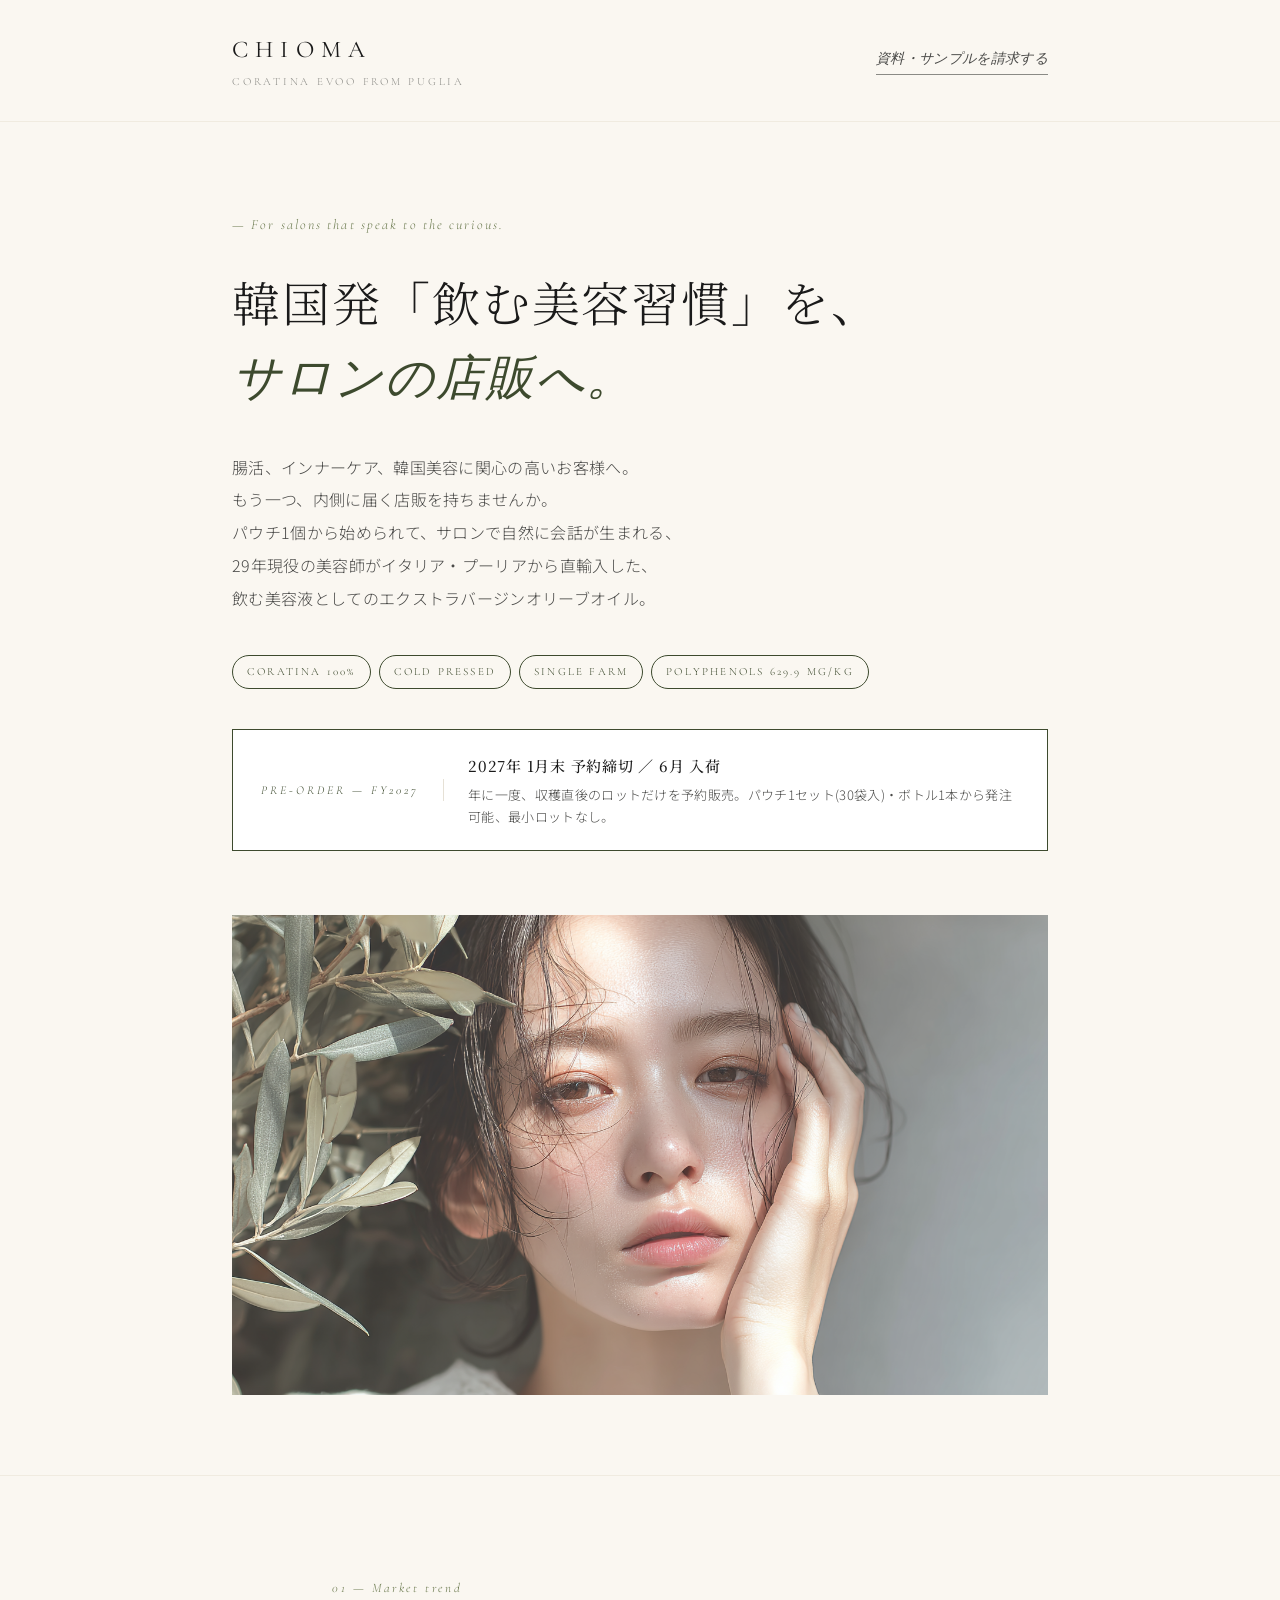
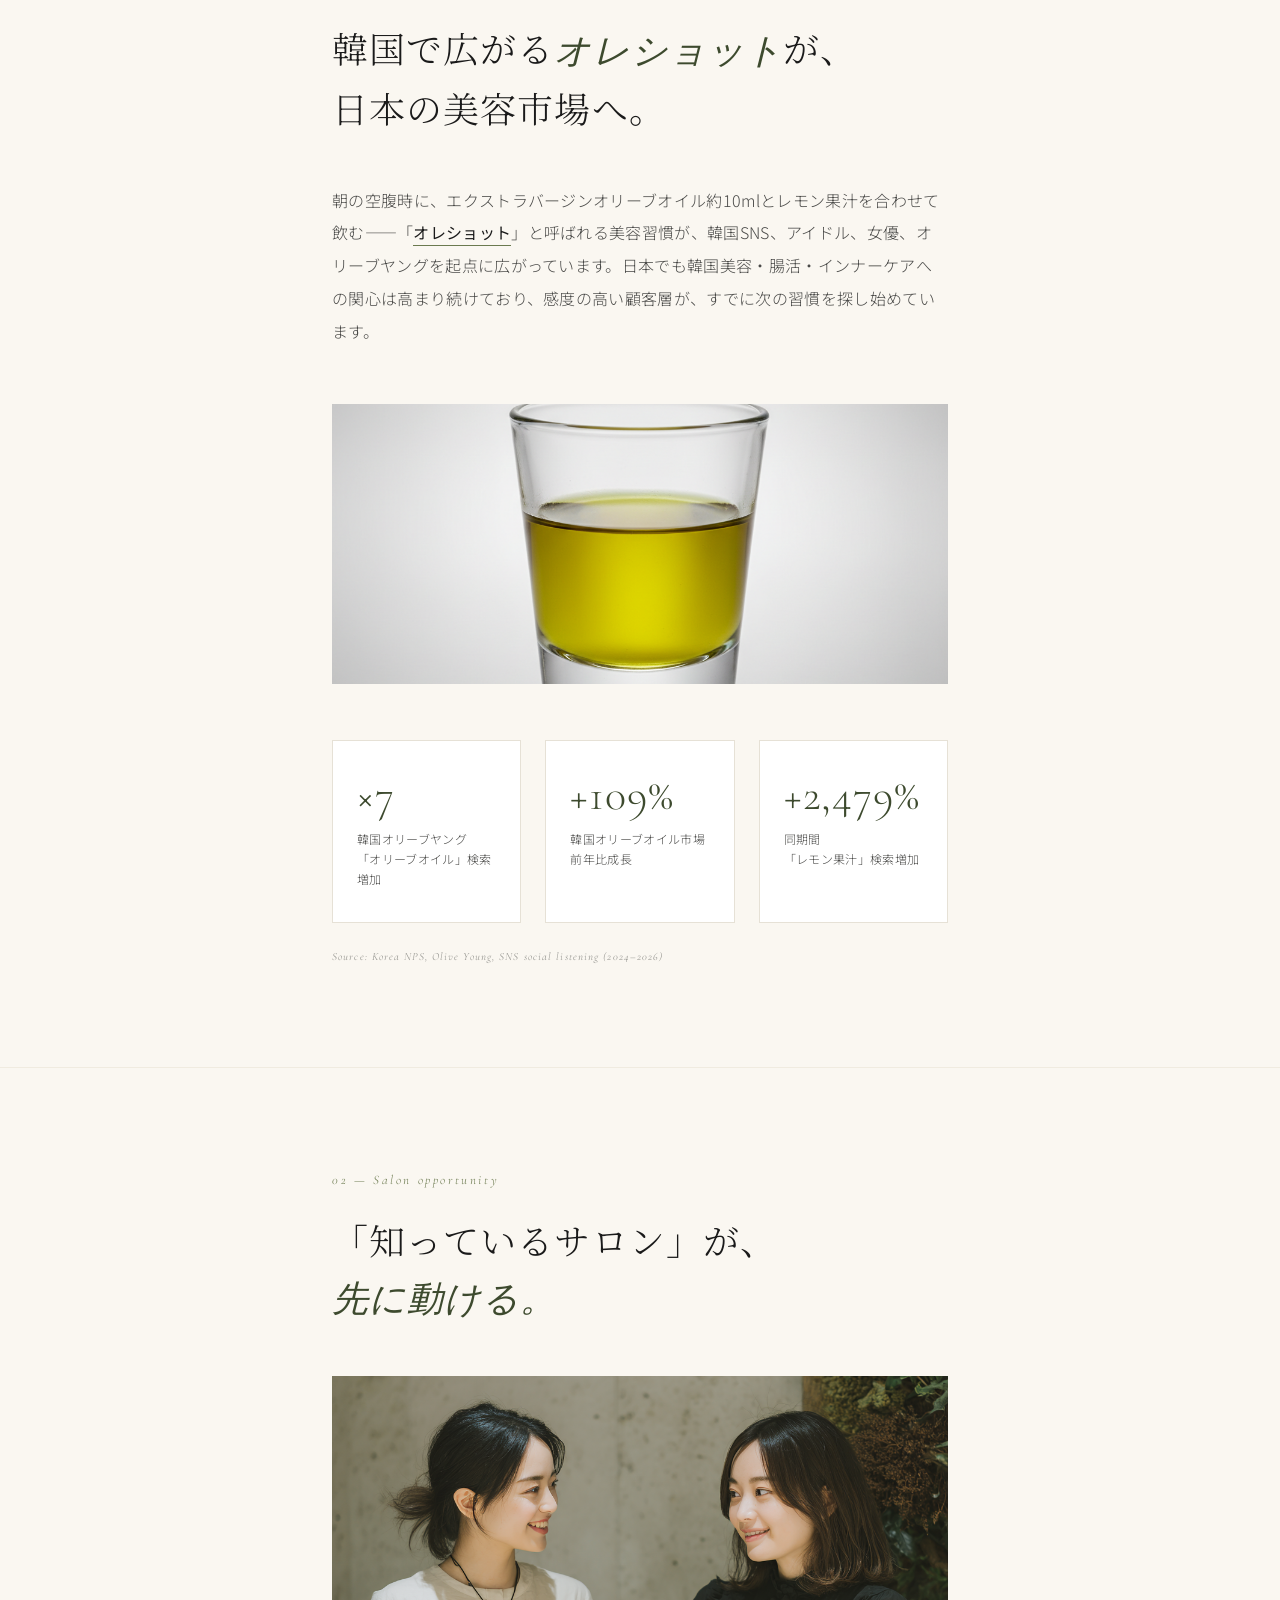
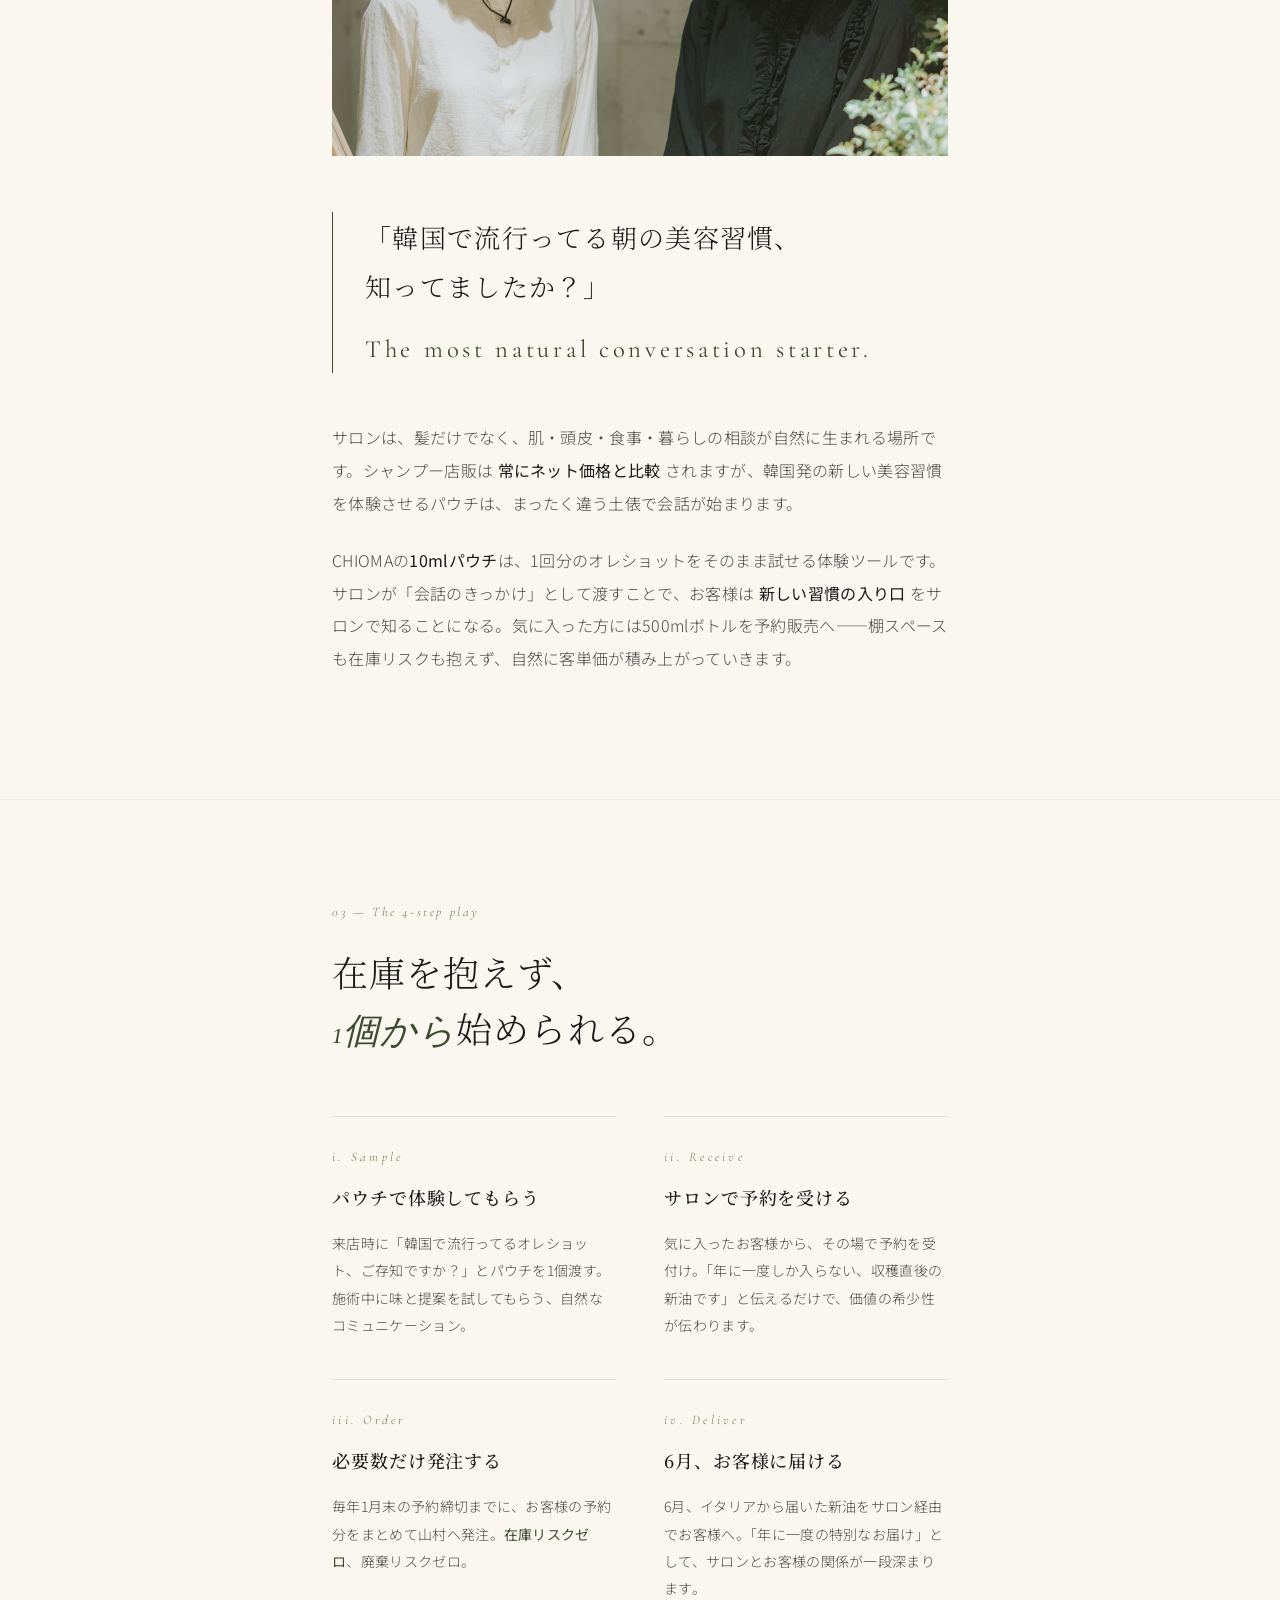
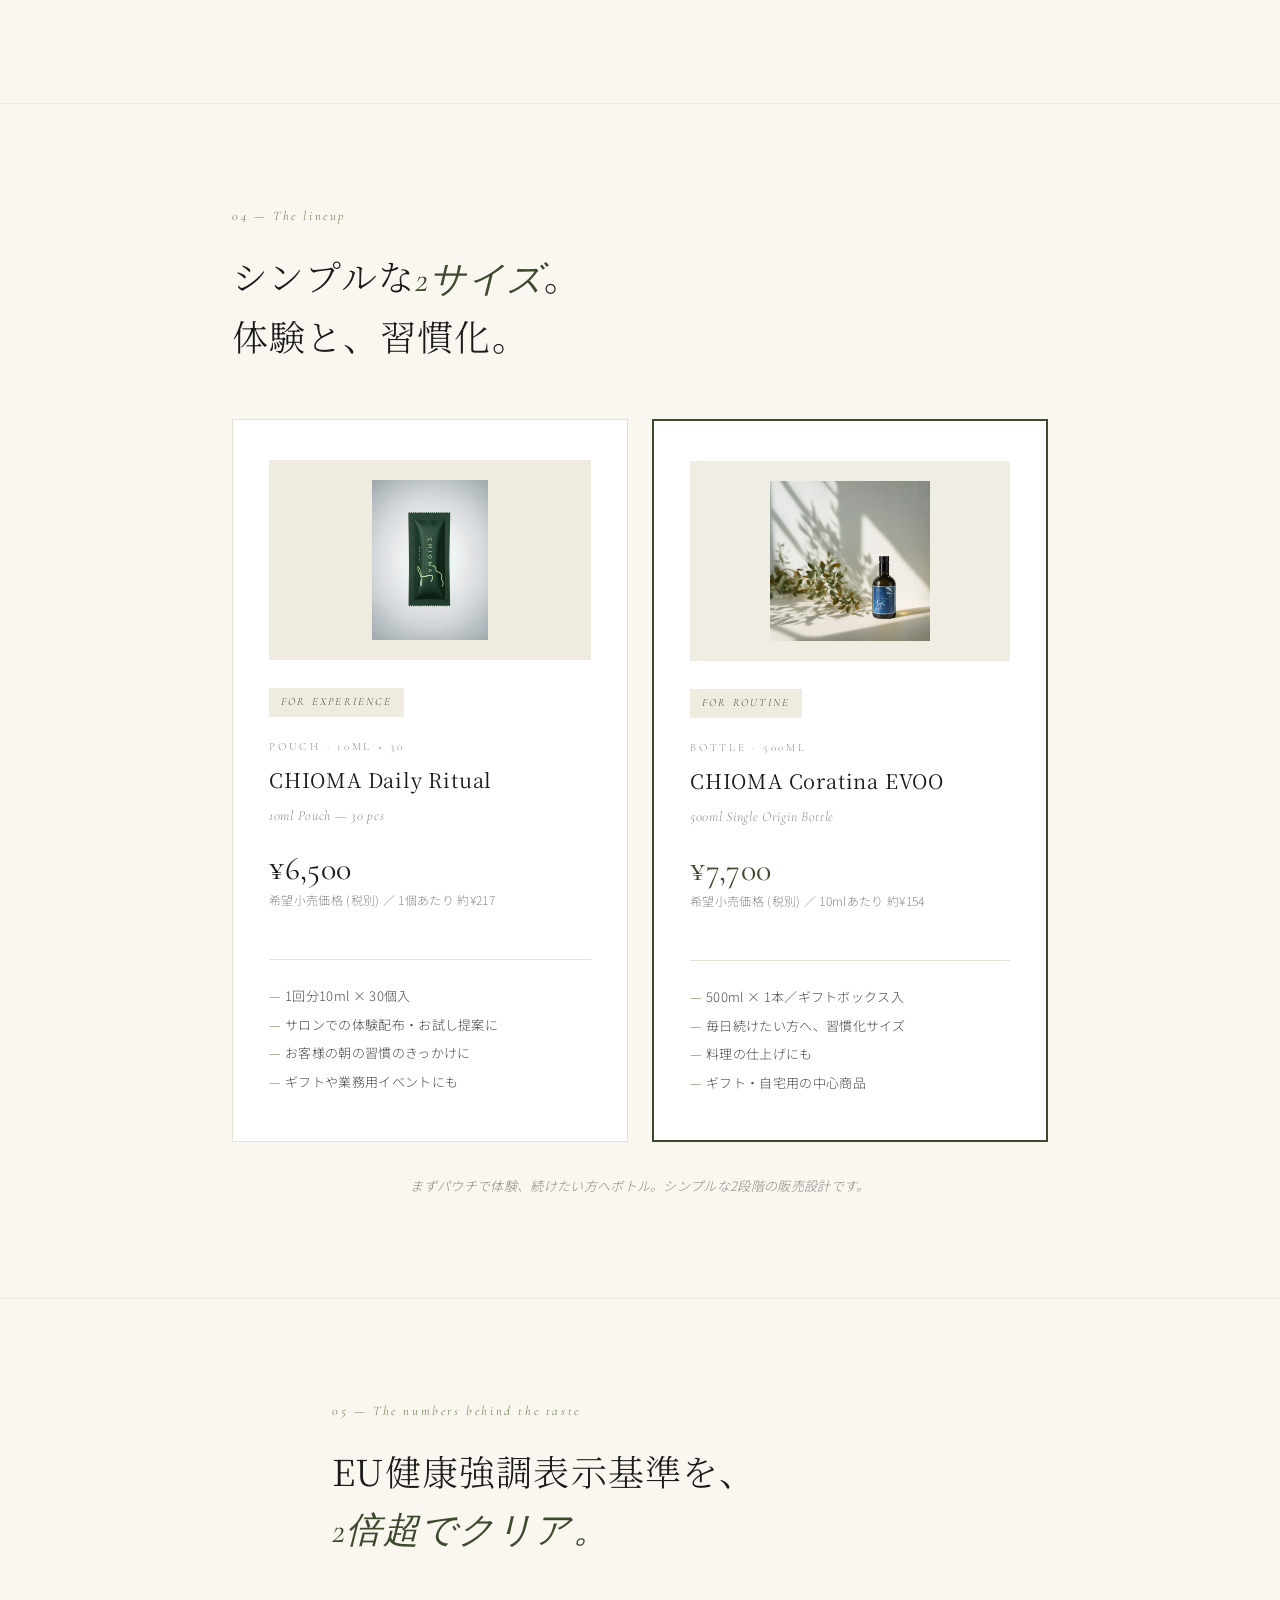
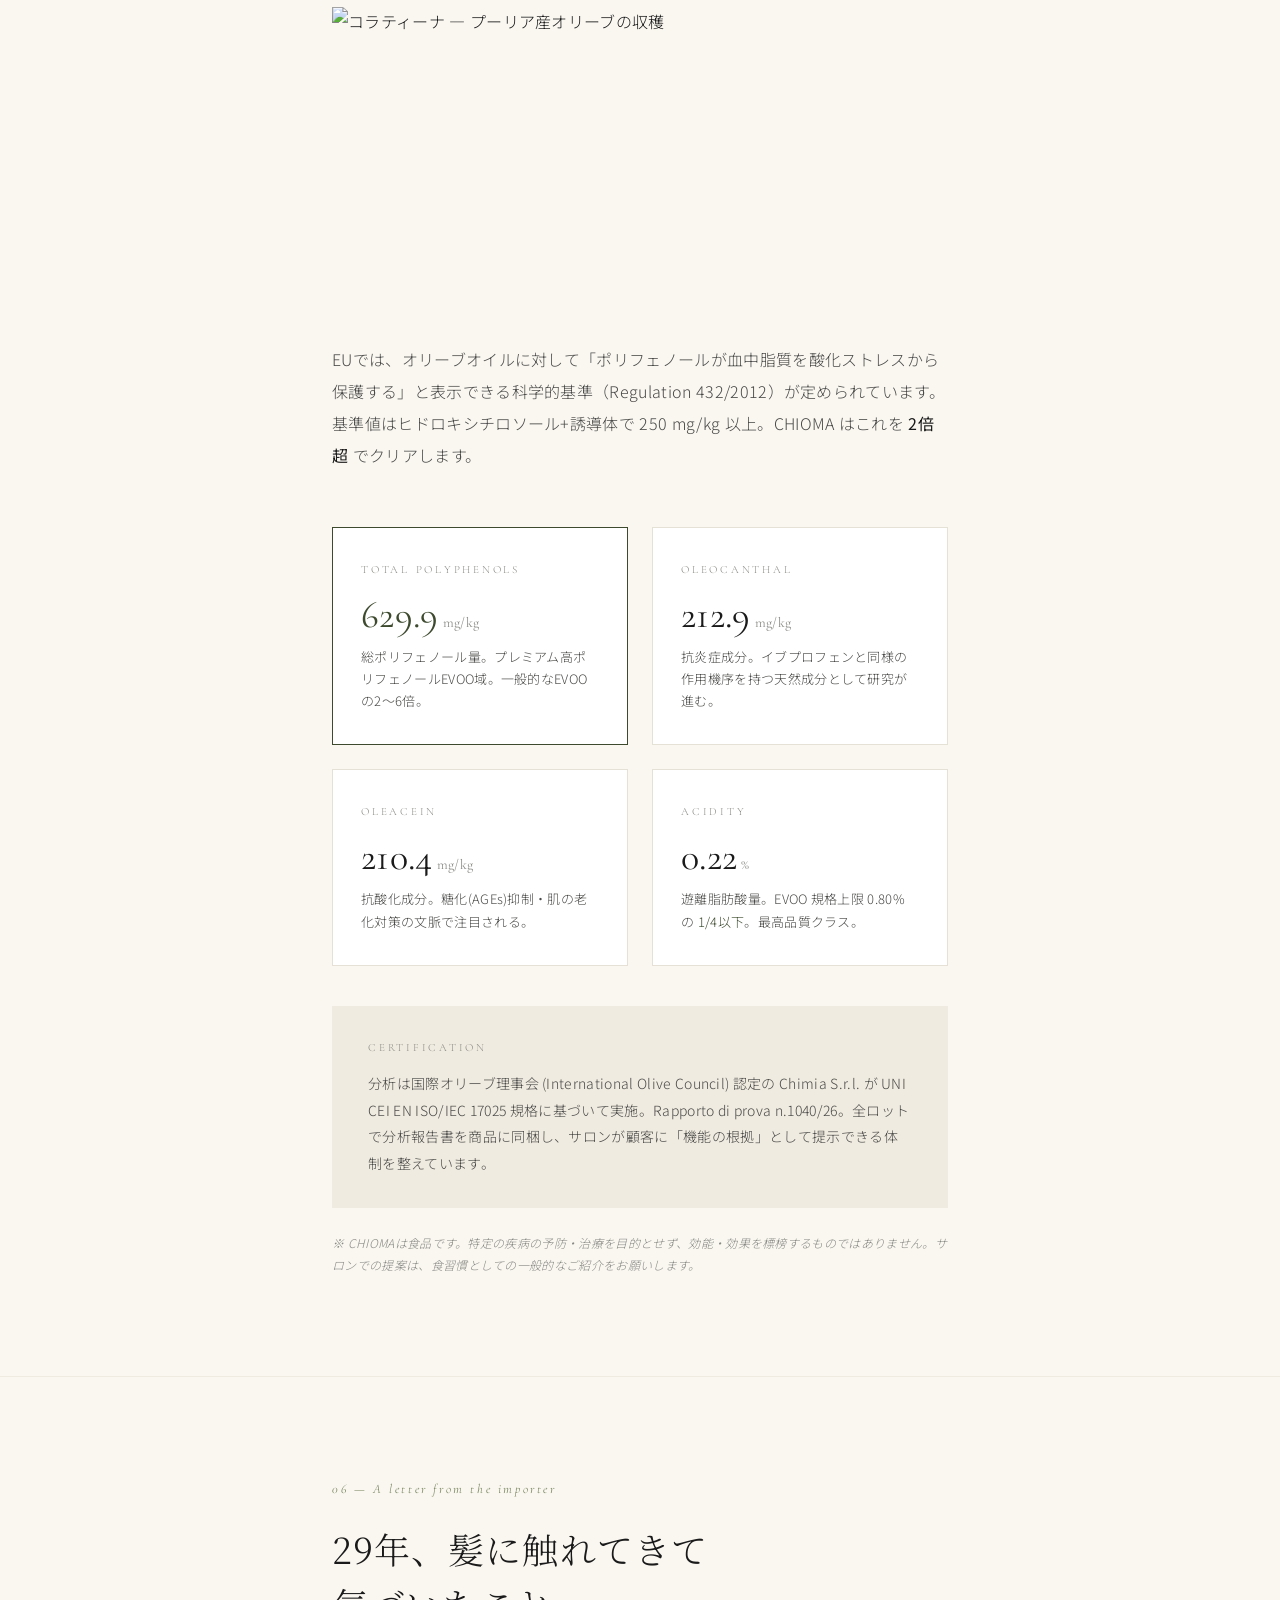
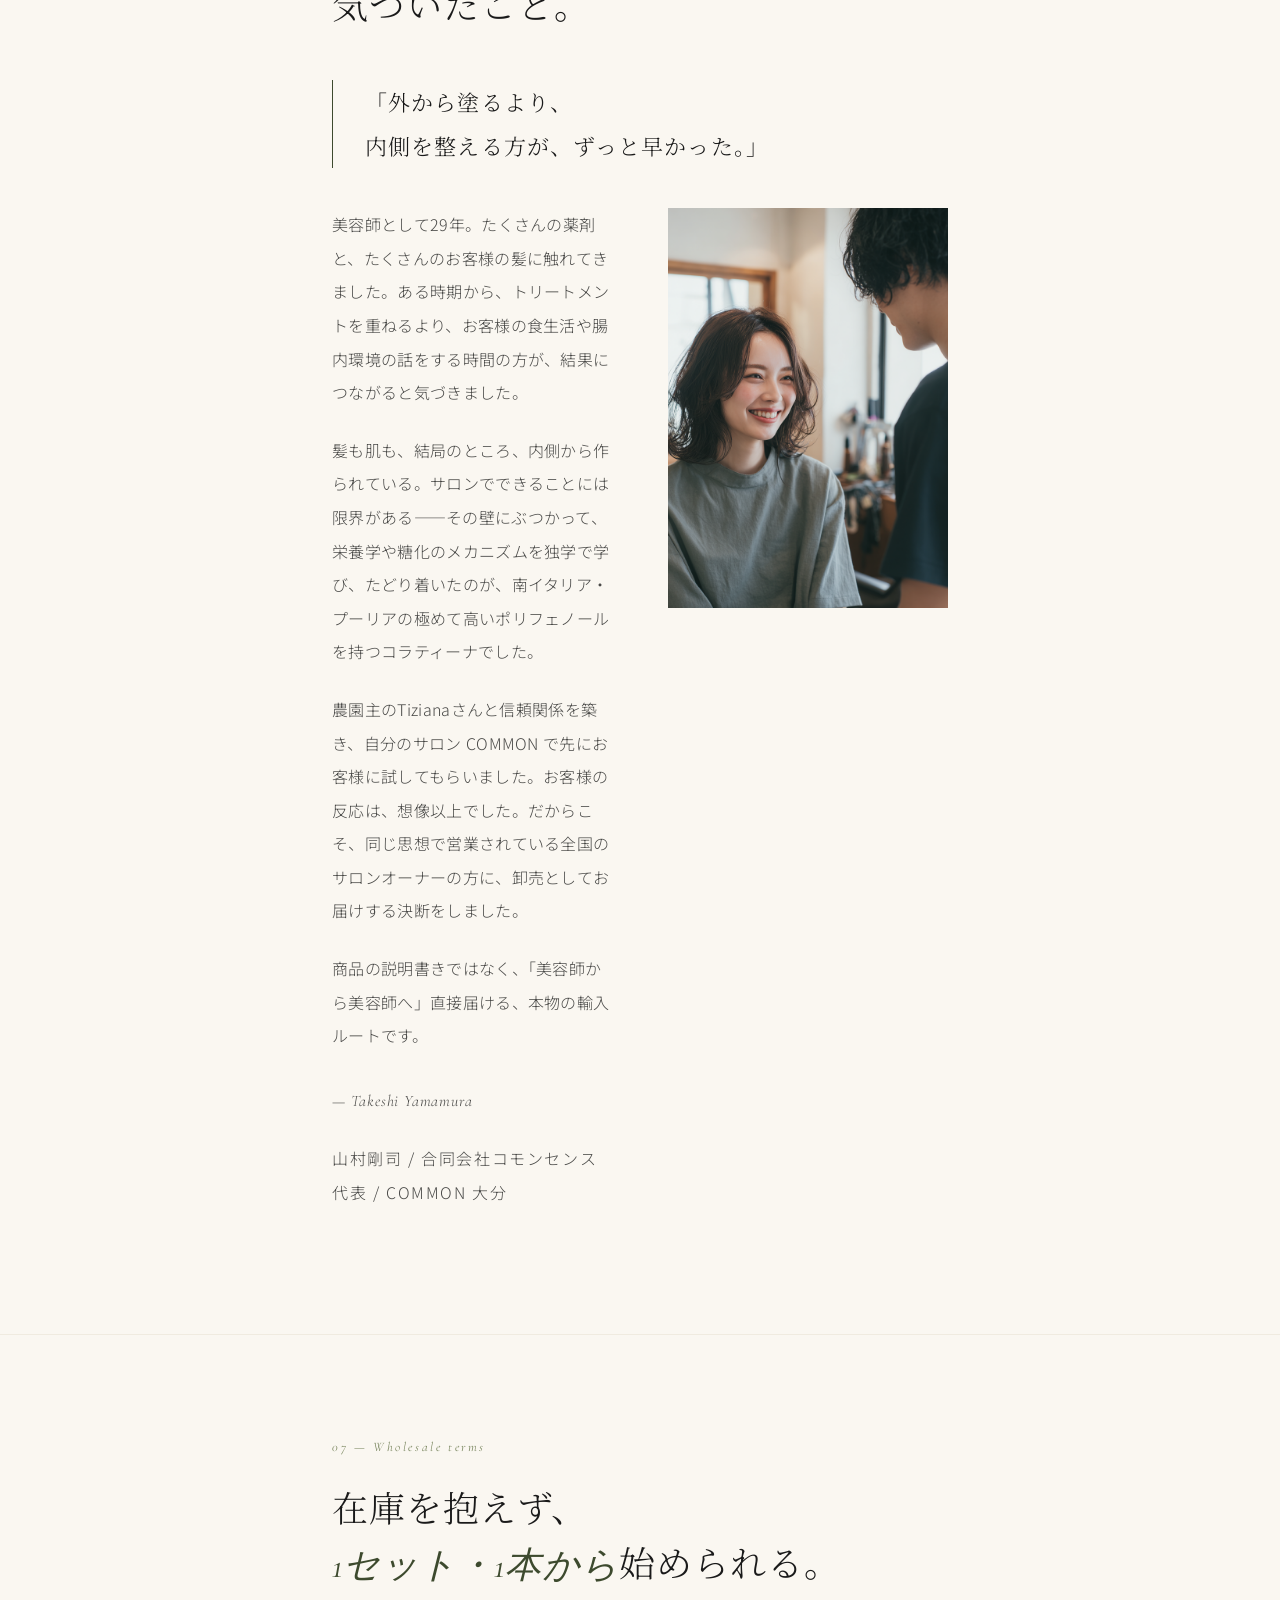
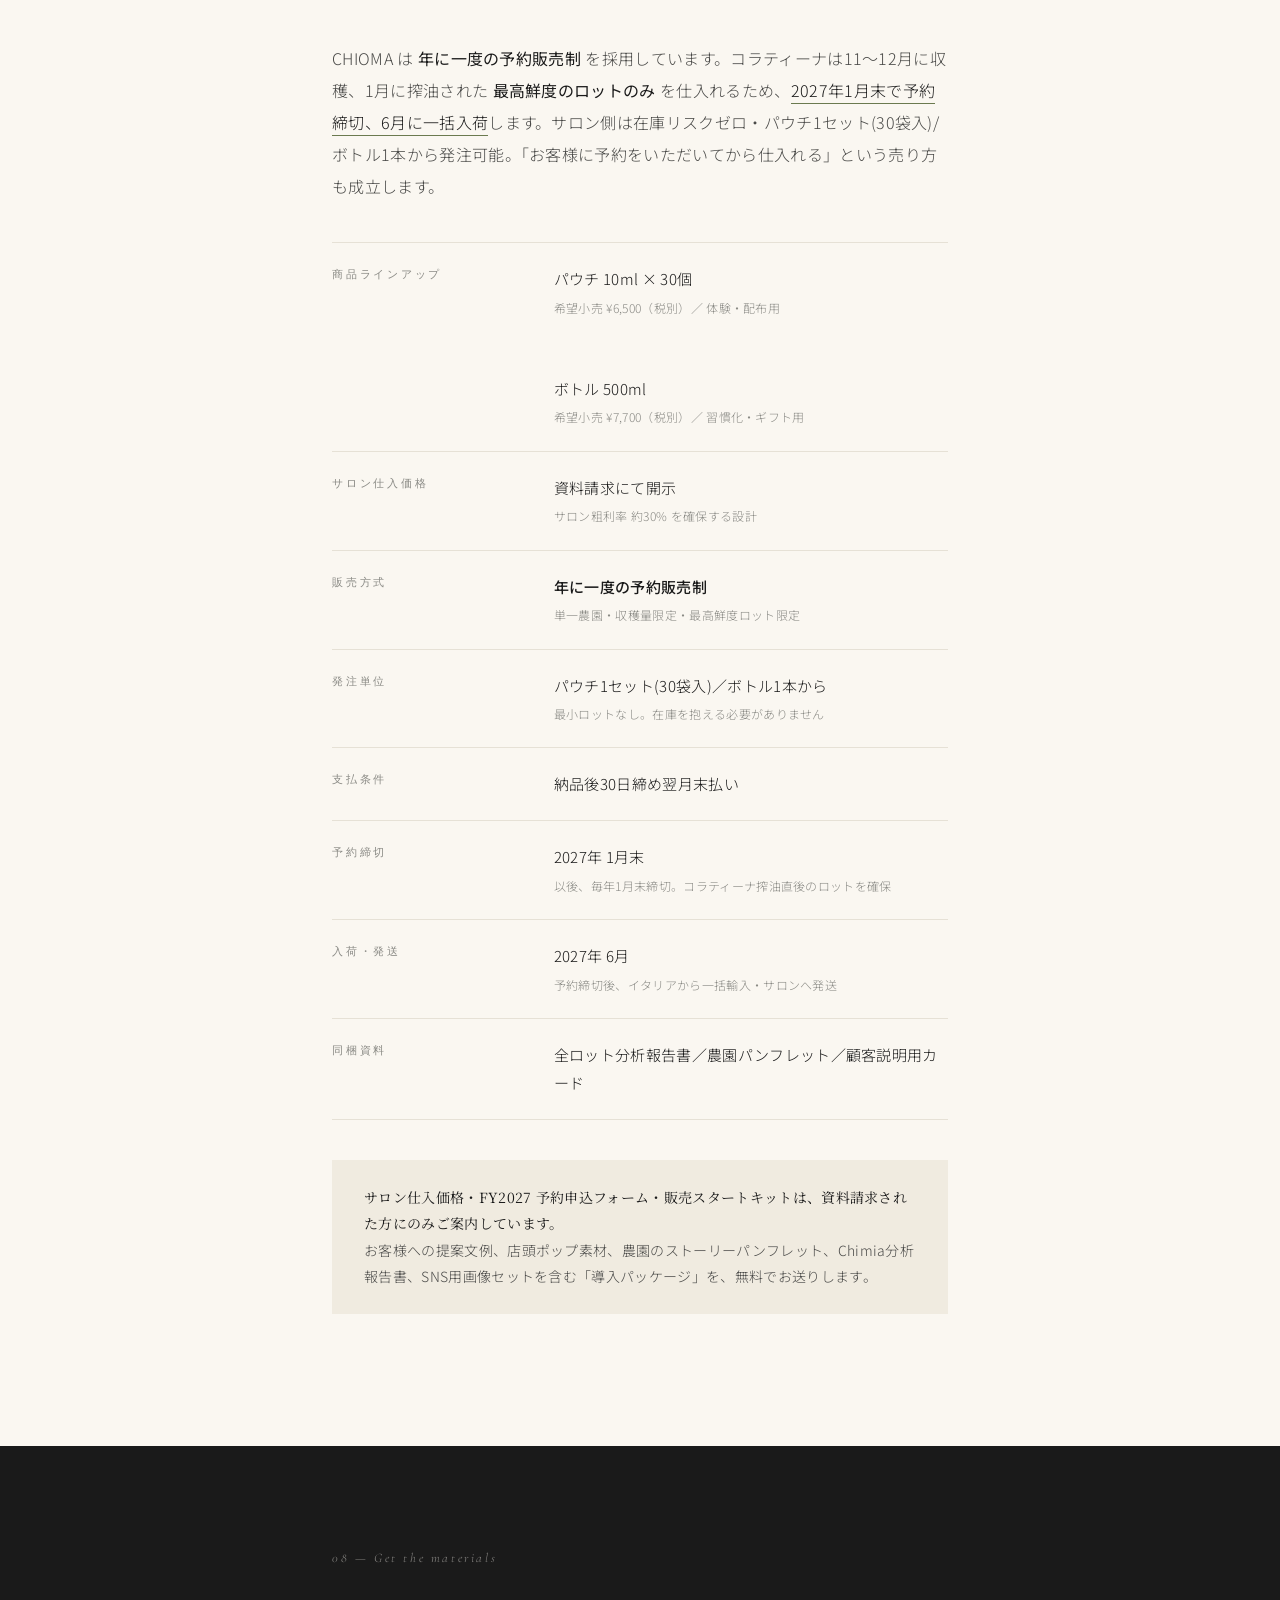
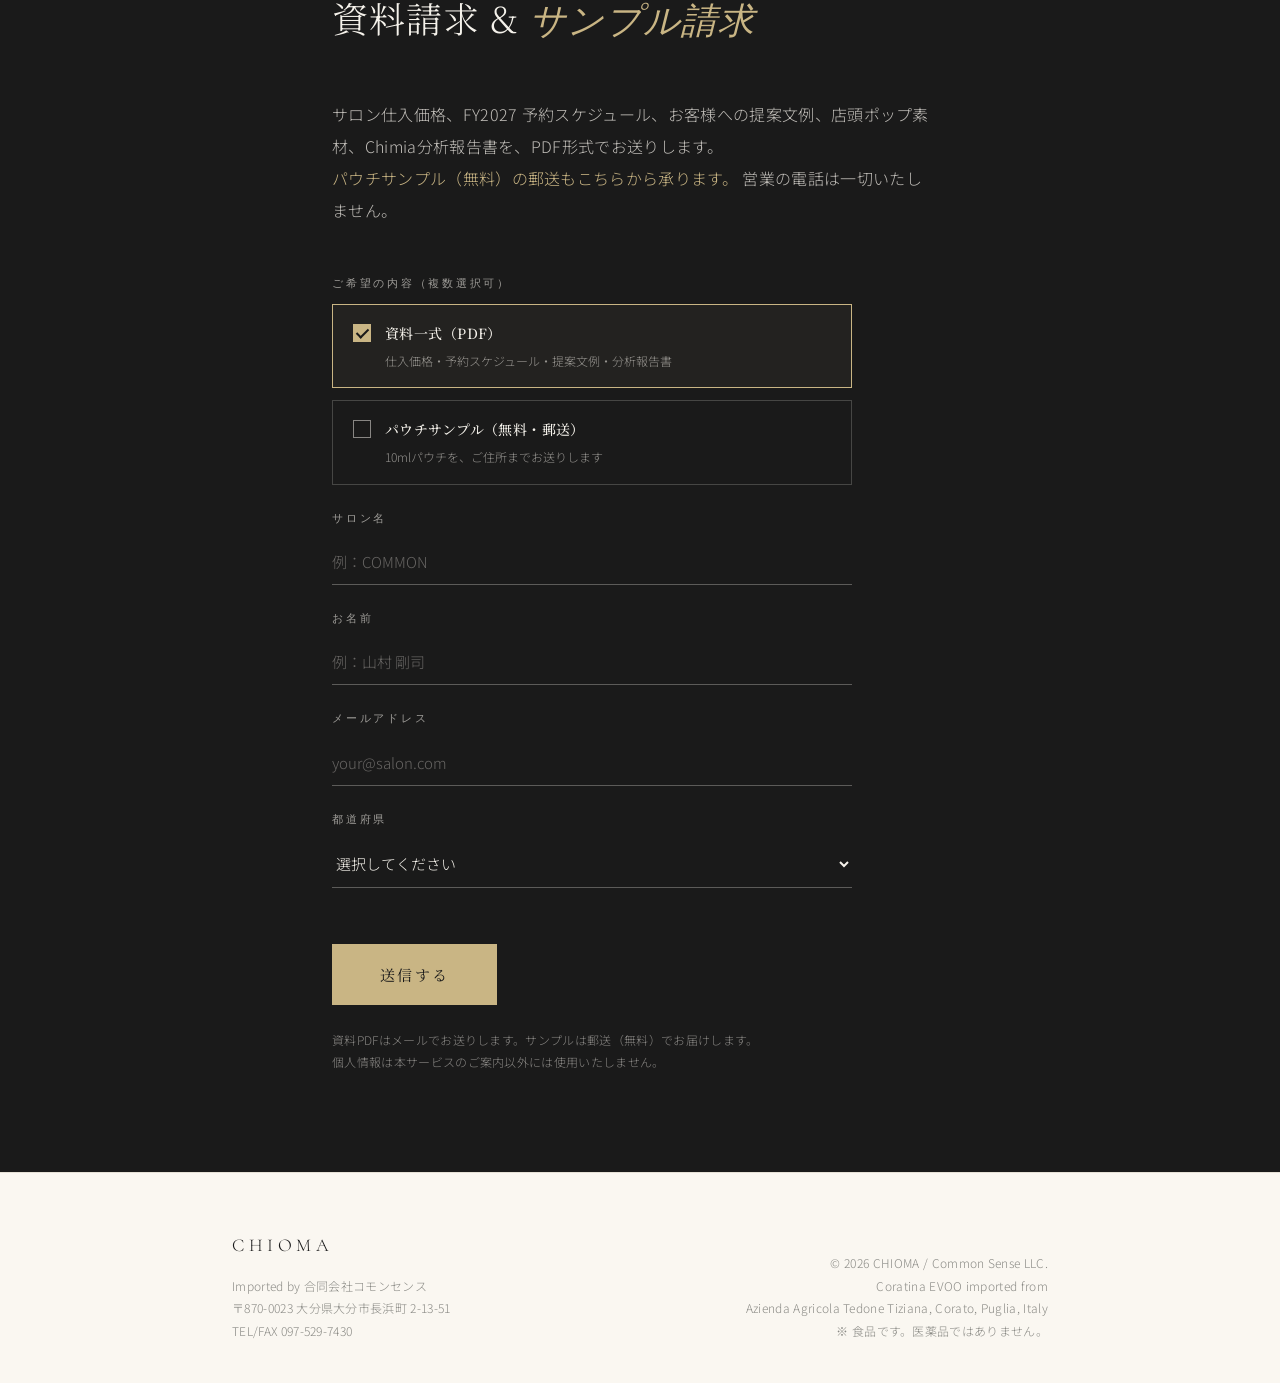
==== commit 981c701b: "Fix image paths: remove chioma-lp-images/ prefix" ====
--- a/index.html
+++ b/index.html
@@ -1069,7 +1069,7 @@
       </div>
     </div>
     <div class="hero-visual reveal">
-      <img src="chioma-lp-images/hero-campaign.jpg" alt="CHIOMA — 内側から輝く美しさ">
+      <img src="hero-campaign.jpg" alt="CHIOMA — 内側から輝く美しさ">
     </div>
   </div>
 </section>
@@ -1082,7 +1082,7 @@
       朝の空腹時に、エクストラバージンオリーブオイル約10mlとレモン果汁を合わせて飲む——「<em>オレショット</em>」と呼ばれる美容習慣が、韓国SNS、アイドル、女優、オリーブヤングを起点に広がっています。日本でも韓国美容・腸活・インナーケアへの関心は高まり続けており、感度の高い顧客層が、すでに次の習慣を探し始めています。
     </p>
     <div class="section-visual short reveal">
-      <img src="chioma-lp-images/morning-ritual.png" alt="朝のオレショット習慣 — 空腹時にEVOOをショットで飲む">
+      <img src="morning-ritual.png" alt="朝のオレショット習慣 — 空腹時にEVOOをショットで飲む">
     </div>
     <div class="trend-stats reveal">
       <div class="trend-stat">
@@ -1108,7 +1108,7 @@
     <h2 class="section-title reveal">「知っているサロン」が、<br><em>先に動ける。</em></h2>
 
     <div class="section-visual reveal">
-      <img src="chioma-lp-images/salon-chat.png" alt="サロンでの自然な会話">
+      <img src="salon-chat.png" alt="サロンでの自然な会話">
     </div>
     <blockquote class="opportunity-quote reveal">
       「韓国で流行ってる朝の美容習慣、<br>知ってましたか？」
@@ -1164,7 +1164,7 @@
     <div class="lineup">
       <div class="product-card reveal">
         <div class="product-img-wrap product-img-contain">
-          <img src="chioma-lp-images/sachet.jpg" alt="CHIOMA Daily Ritual — 10mlパウチ">
+          <img src="sachet.jpg" alt="CHIOMA Daily Ritual — 10mlパウチ">
         </div>
         <span class="product-badge">For experience</span>
         <div class="product-kind">Pouch · 10ml × 30</div>
@@ -1182,7 +1182,7 @@
 
       <div class="product-card featured reveal">
         <div class="product-img-wrap product-img-contain">
-          <img src="chioma-lp-images/bottle1.png" alt="CHIOMA Coratina EVOO — 500mlボトル">
+          <img src="bottle1.png" alt="CHIOMA Coratina EVOO — 500mlボトル">
         </div>
         <span class="product-badge">For routine</span>
         <div class="product-kind">Bottle · 500ml</div>
@@ -1211,7 +1211,7 @@
     <h2 class="section-title reveal">EU健康強調表示基準を、<br><em>2倍超でクリア。</em></h2>
 
     <div class="section-visual short reveal">
-      <img src="chioma-lp-images/harvest.jpg" alt="コラティーナ — プーリア産オリーブの収穫">
+      <img src="harvest.jpg" alt="コラティーナ — プーリア産オリーブの収穫">
     </div>
     <p class="evidence-intro reveal">
       EUでは、オリーブオイルに対して「ポリフェノールが血中脂質を酸化ストレスから保護する」と表示できる科学的基準（Regulation 432/2012）が定められています。基準値はヒドロキシチロソール+誘導体で 250 mg/kg 以上。CHIOMA はこれを <em style="font-style: normal; color: var(--ink); font-weight: 400;">2倍超</em> でクリアします。
@@ -1280,7 +1280,7 @@
       <p class="story-sig-sub reveal">山村剛司 / 合同会社コモンセンス代表 / COMMON 大分</p>
       </div>
       <div class="story-portrait reveal">
-        <img src="chioma-lp-images/owner.jpg" alt="山村剛司 — COMMON 大分 / CHIOMAインポーター">
+        <img src="owner.jpg" alt="山村剛司 — COMMON 大分 / CHIOMAインポーター">
       </div>
     </div>
   </div>
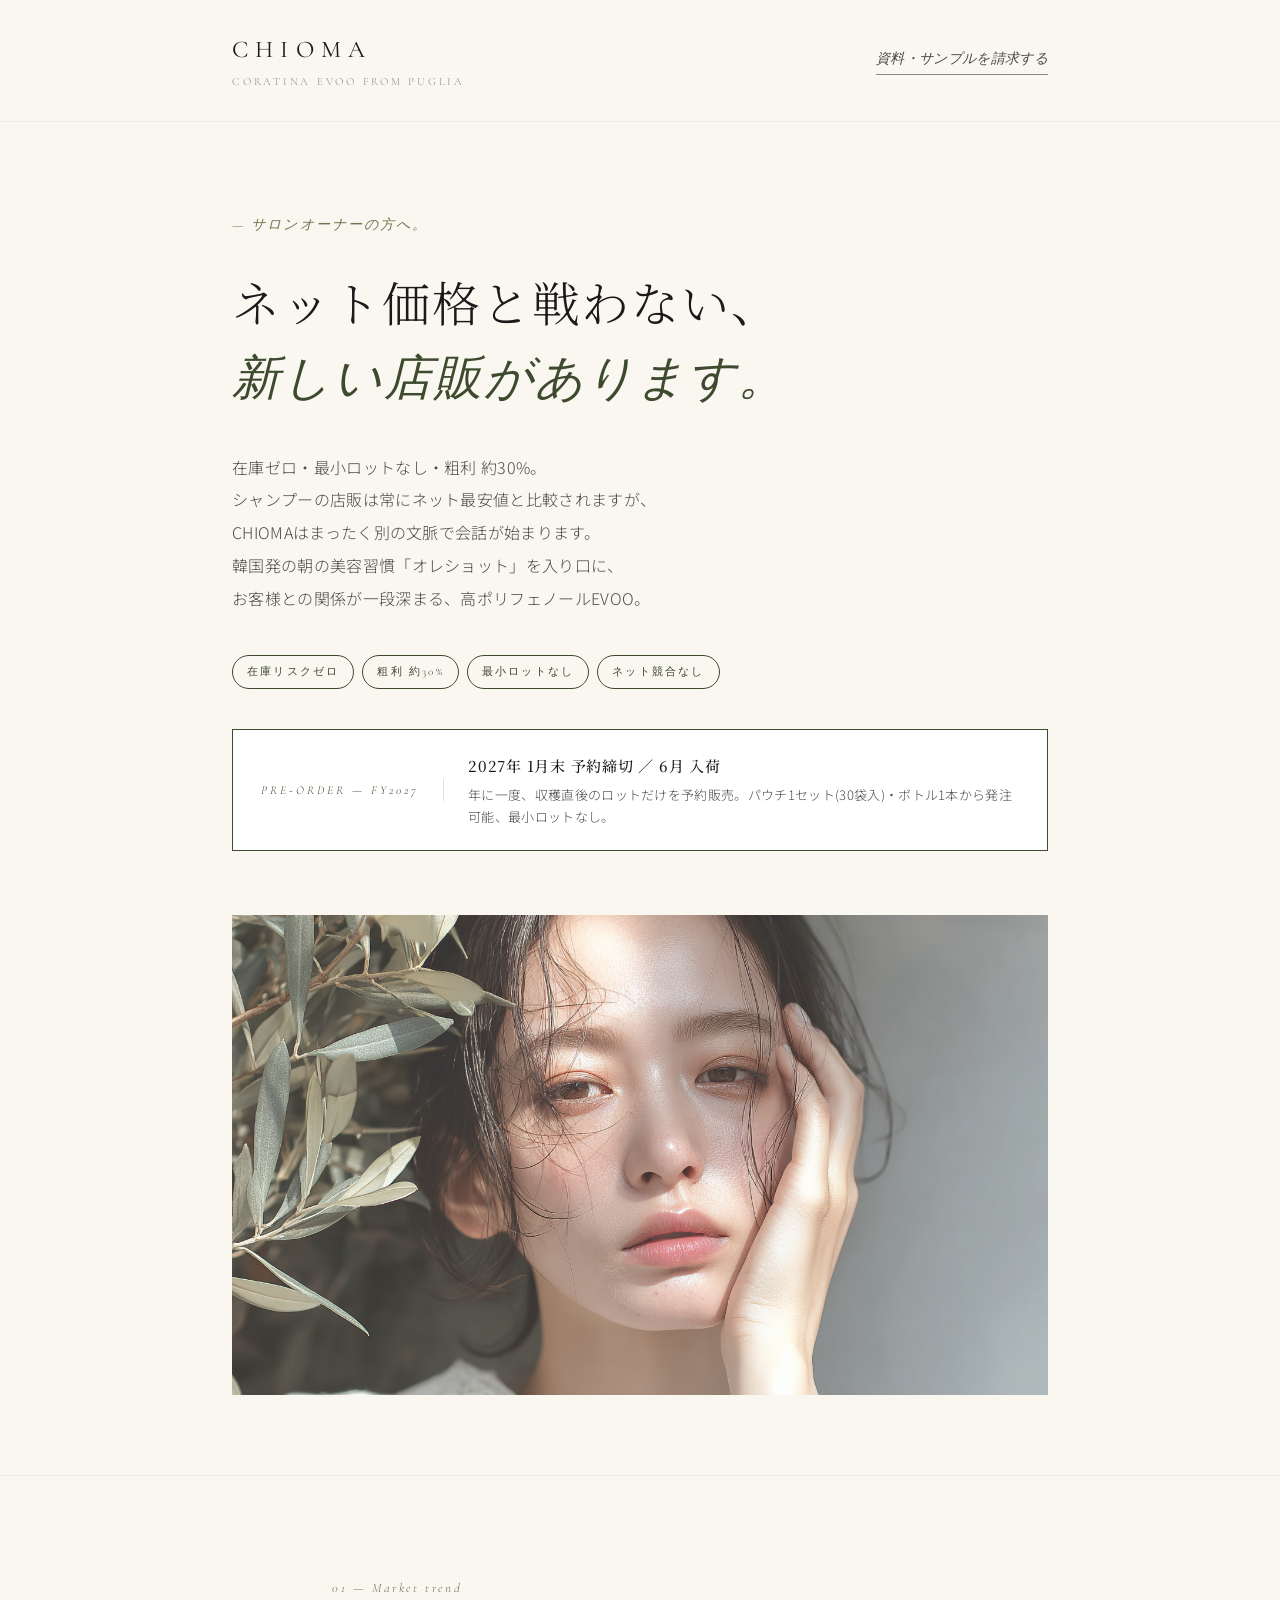
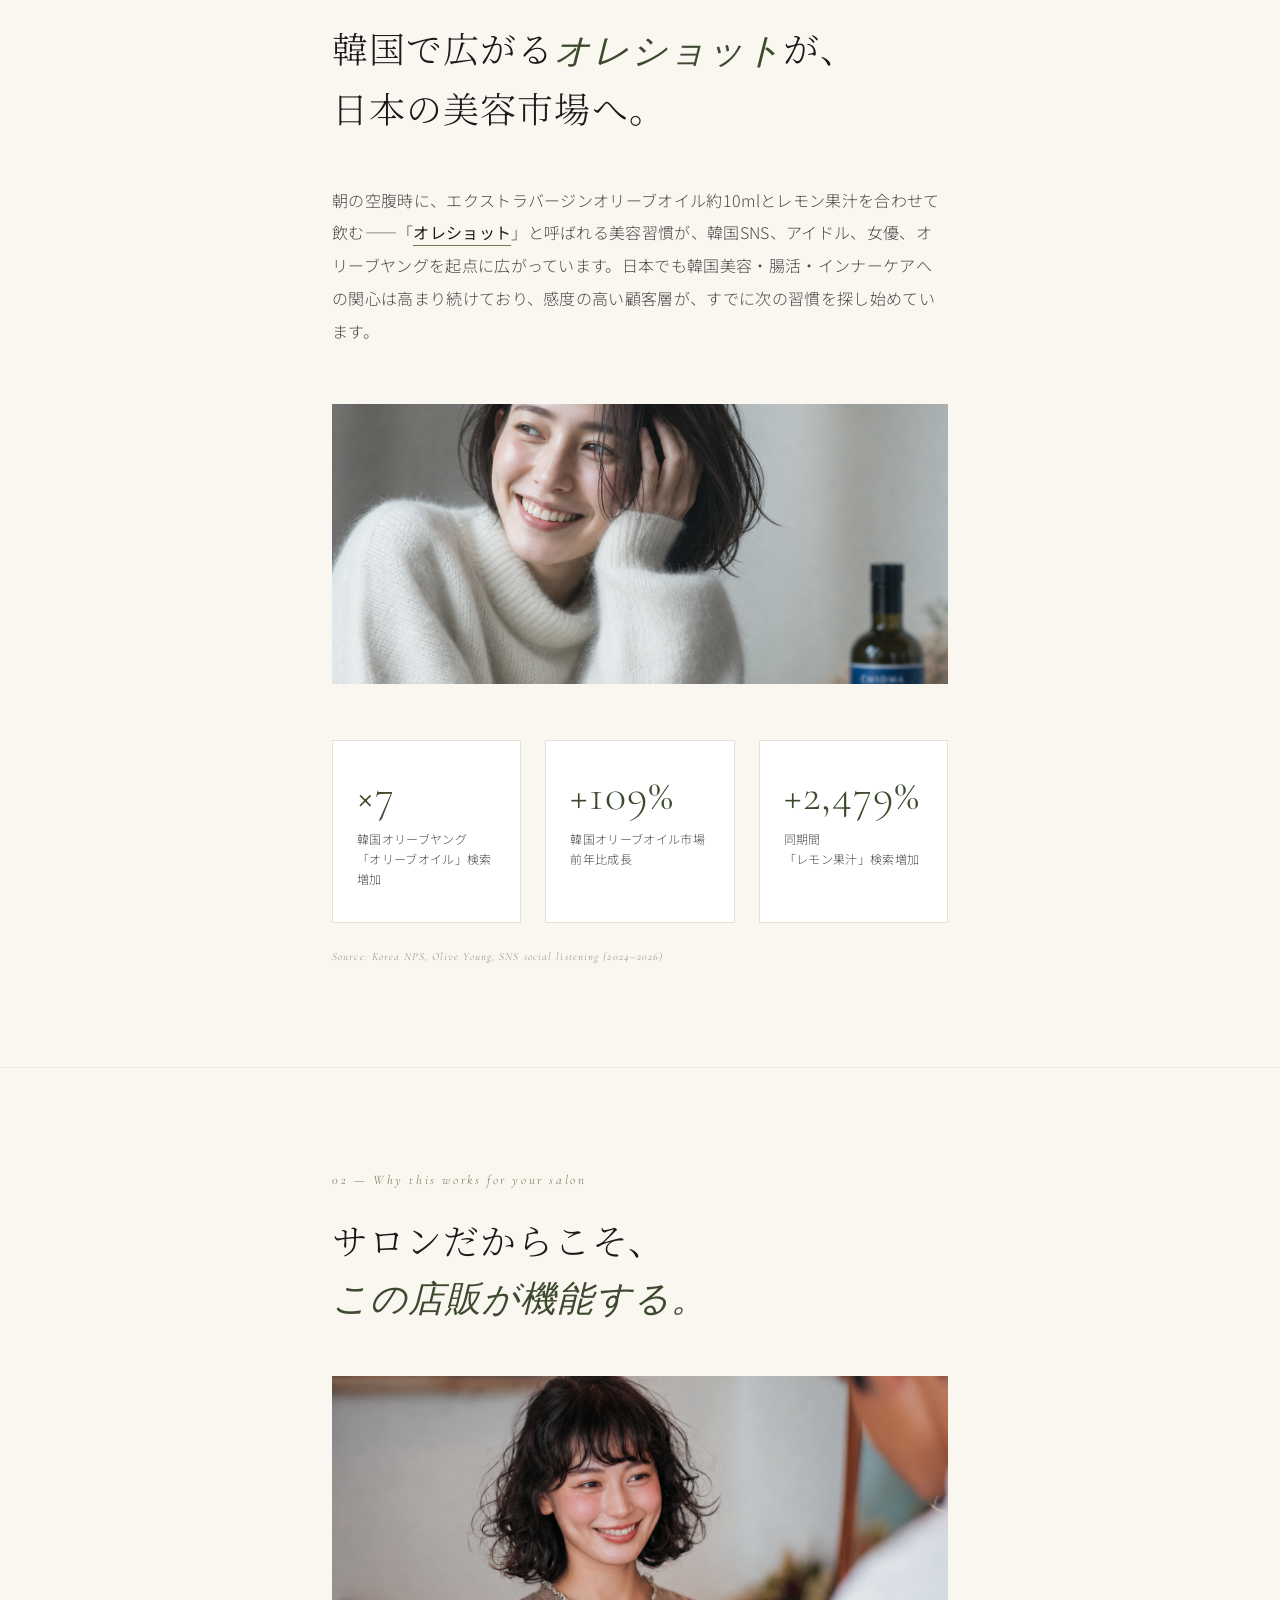
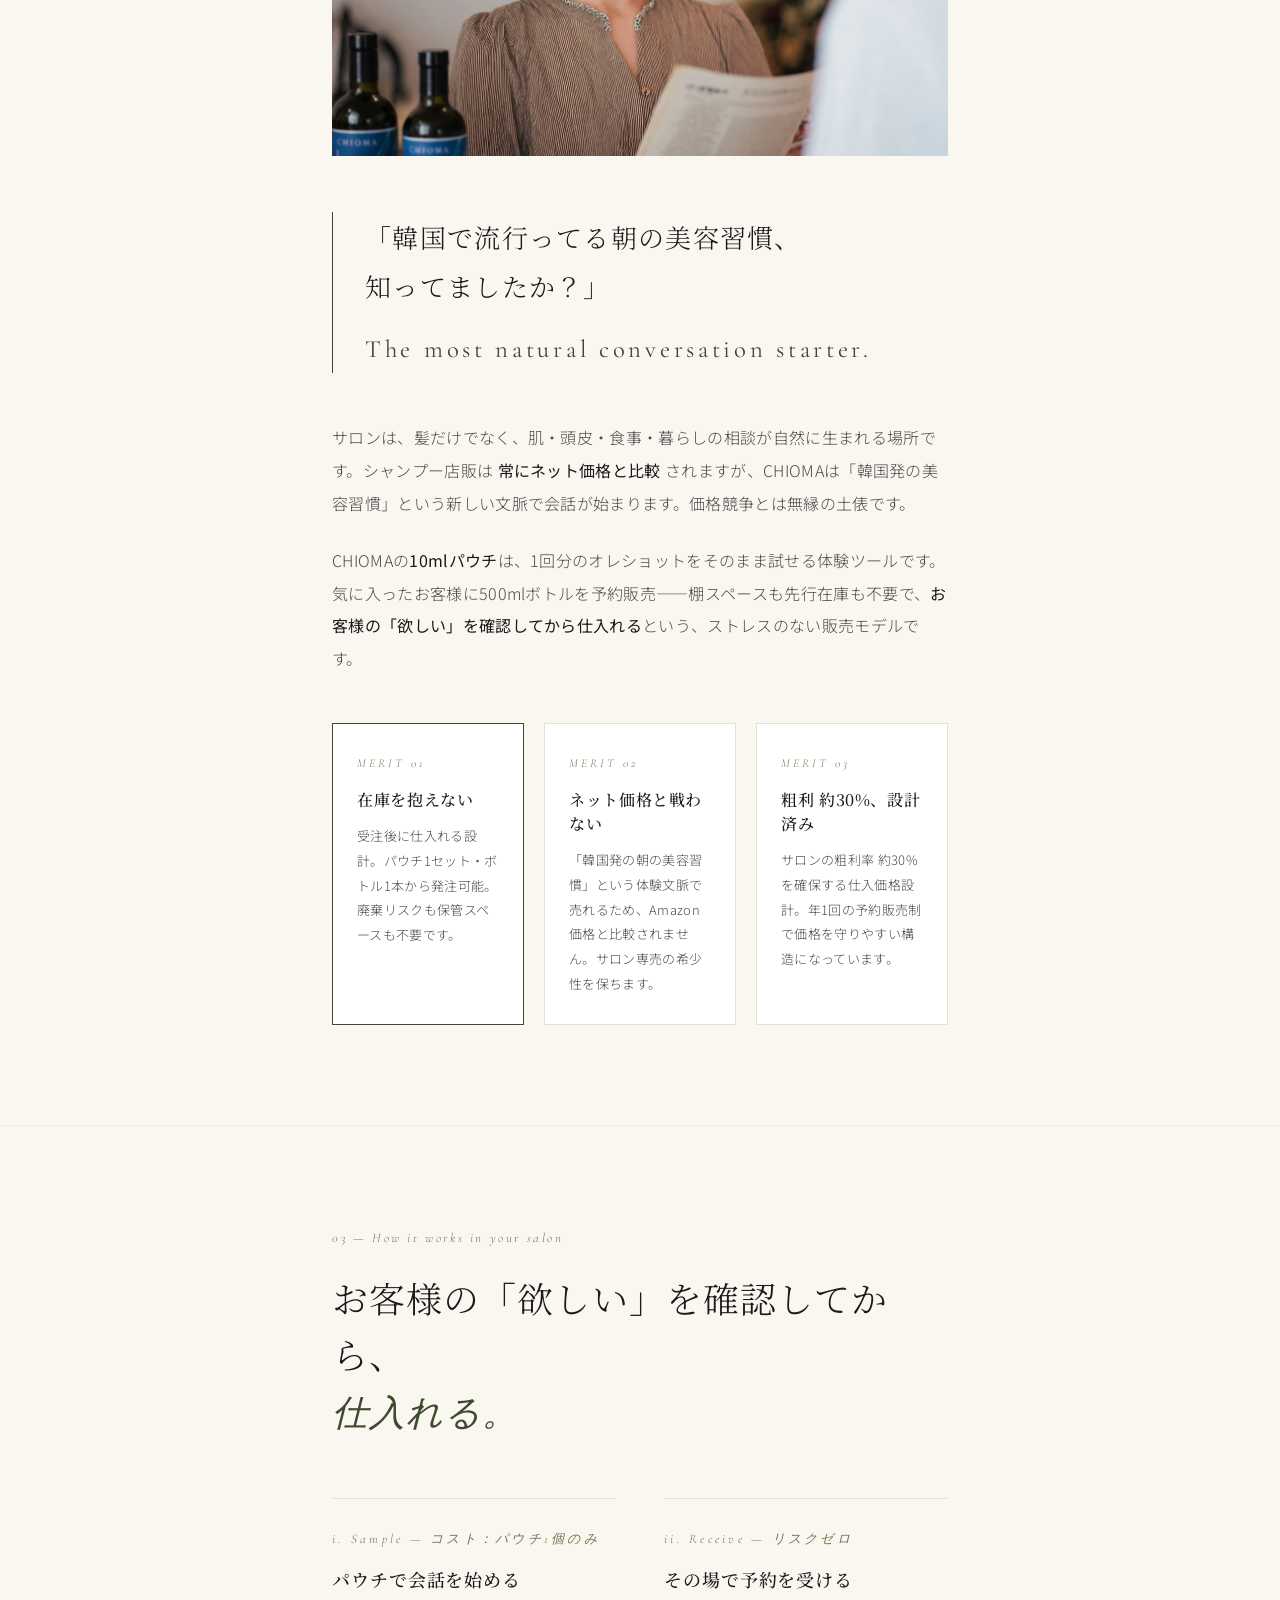
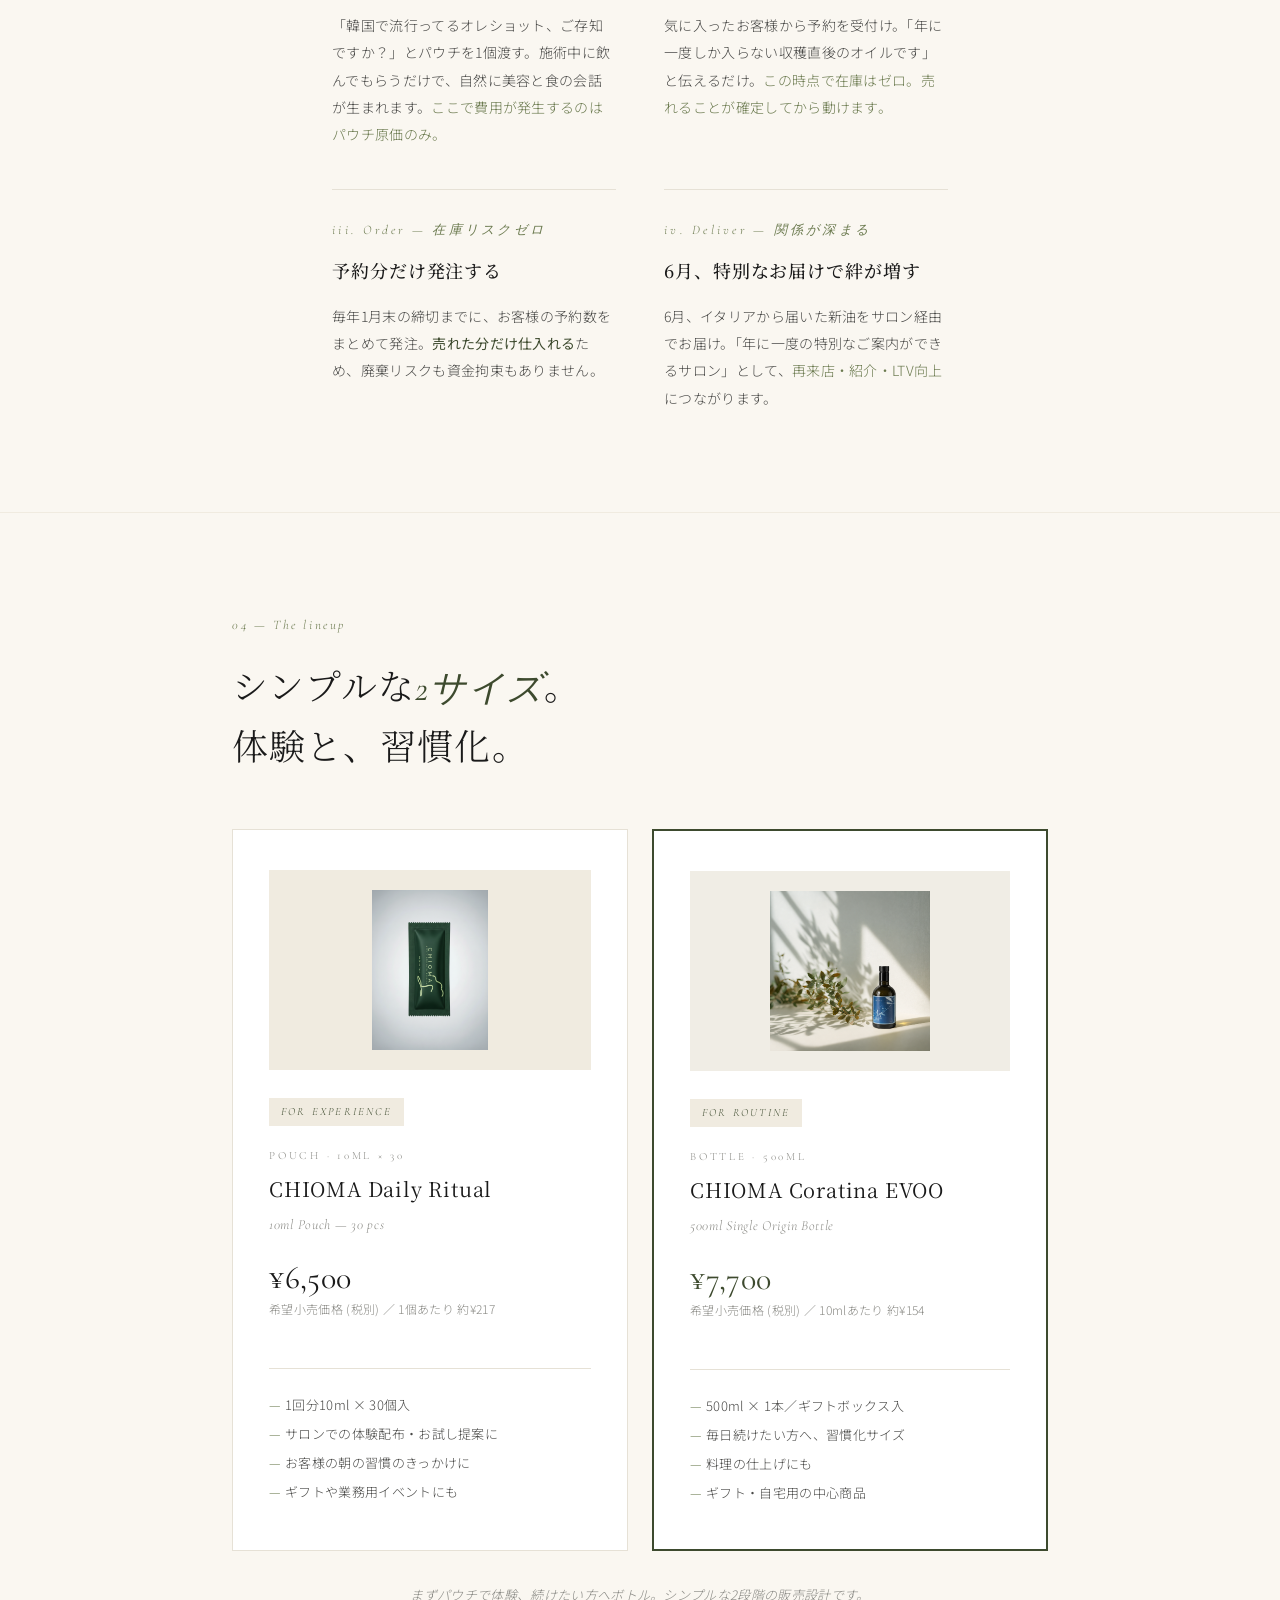
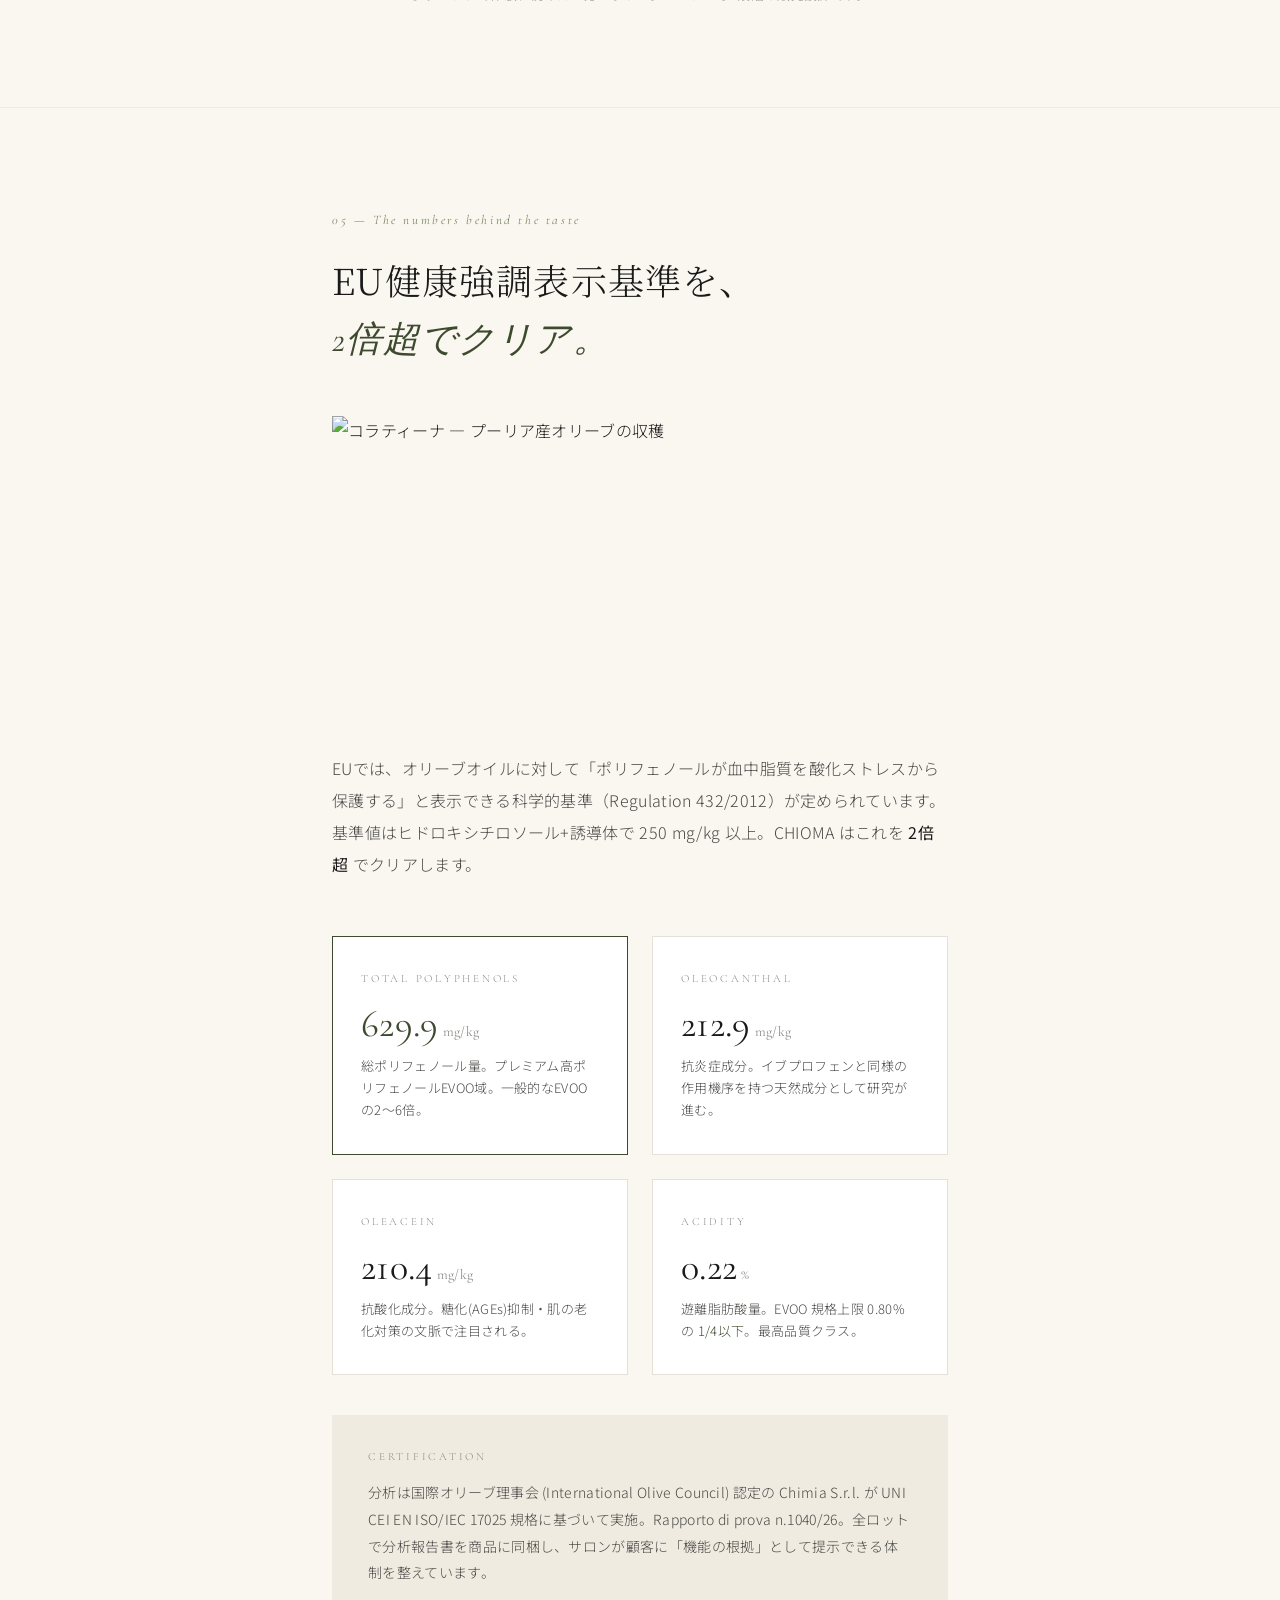
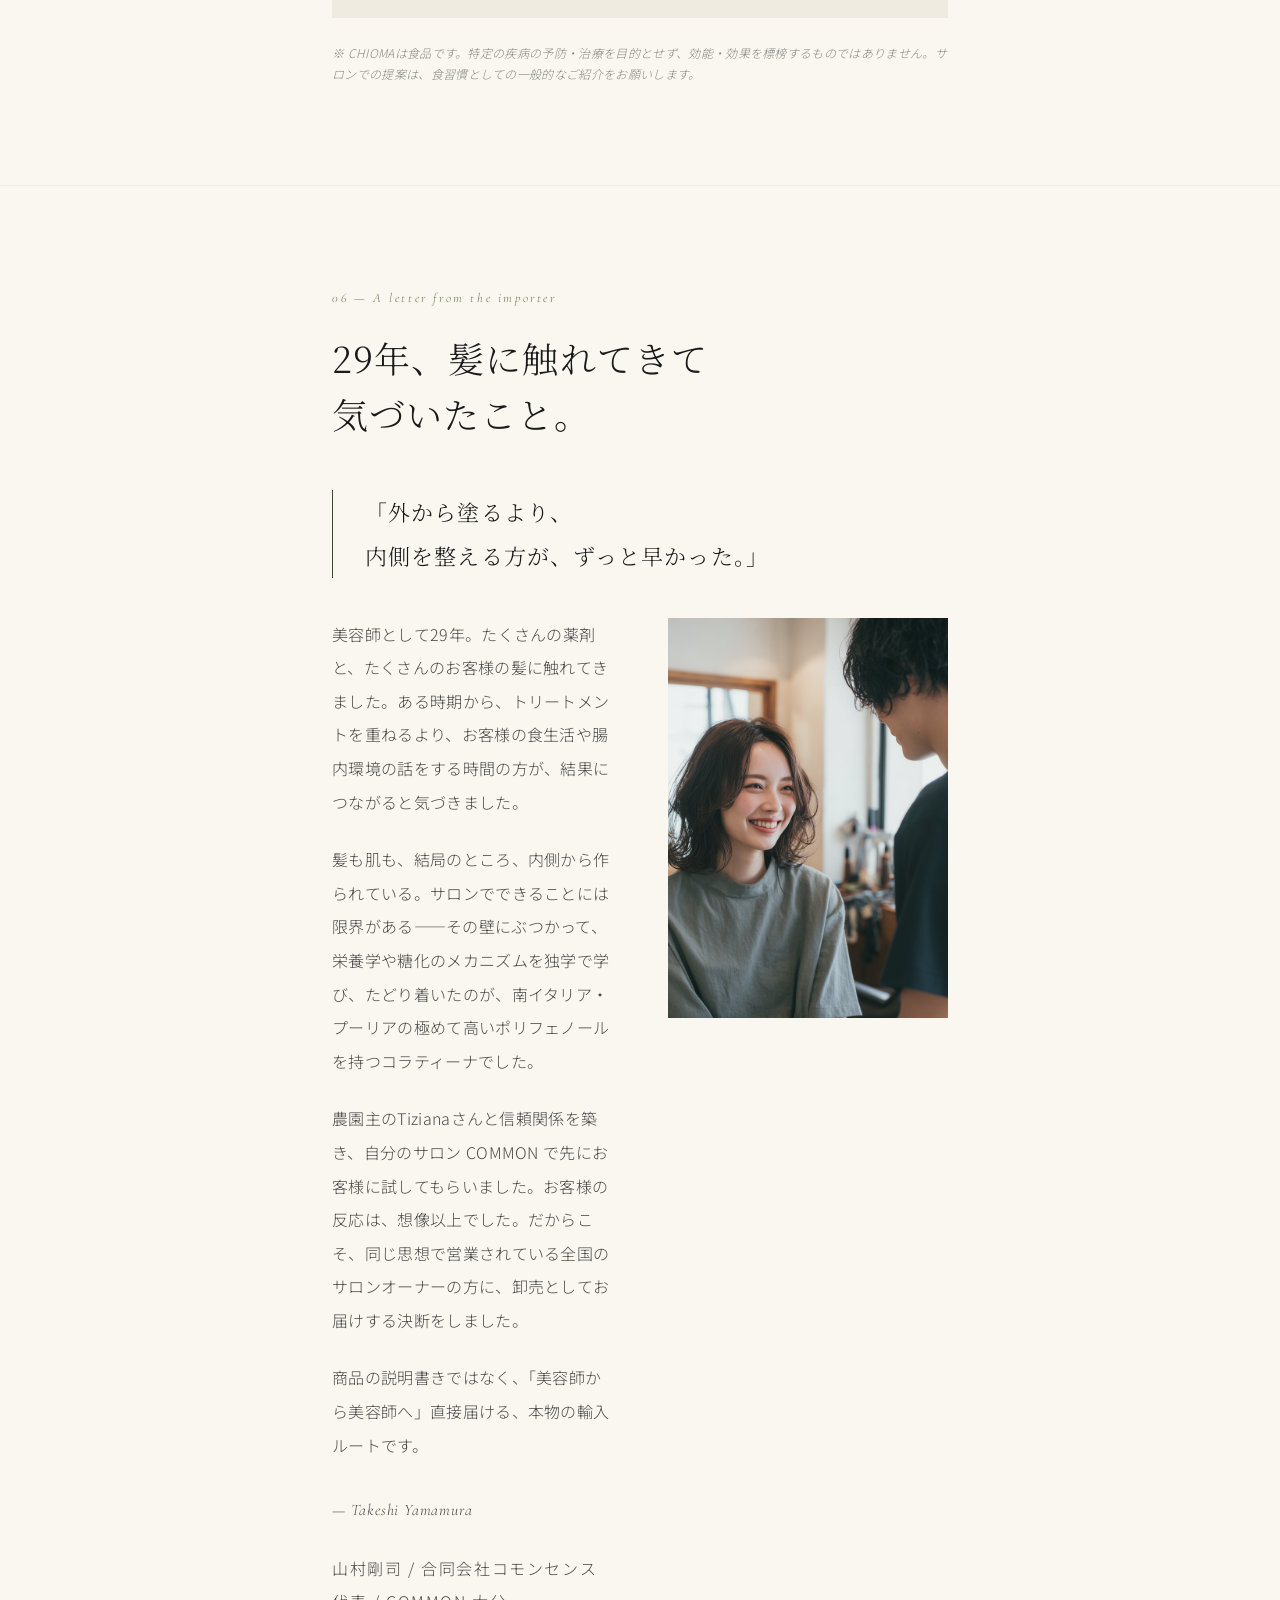
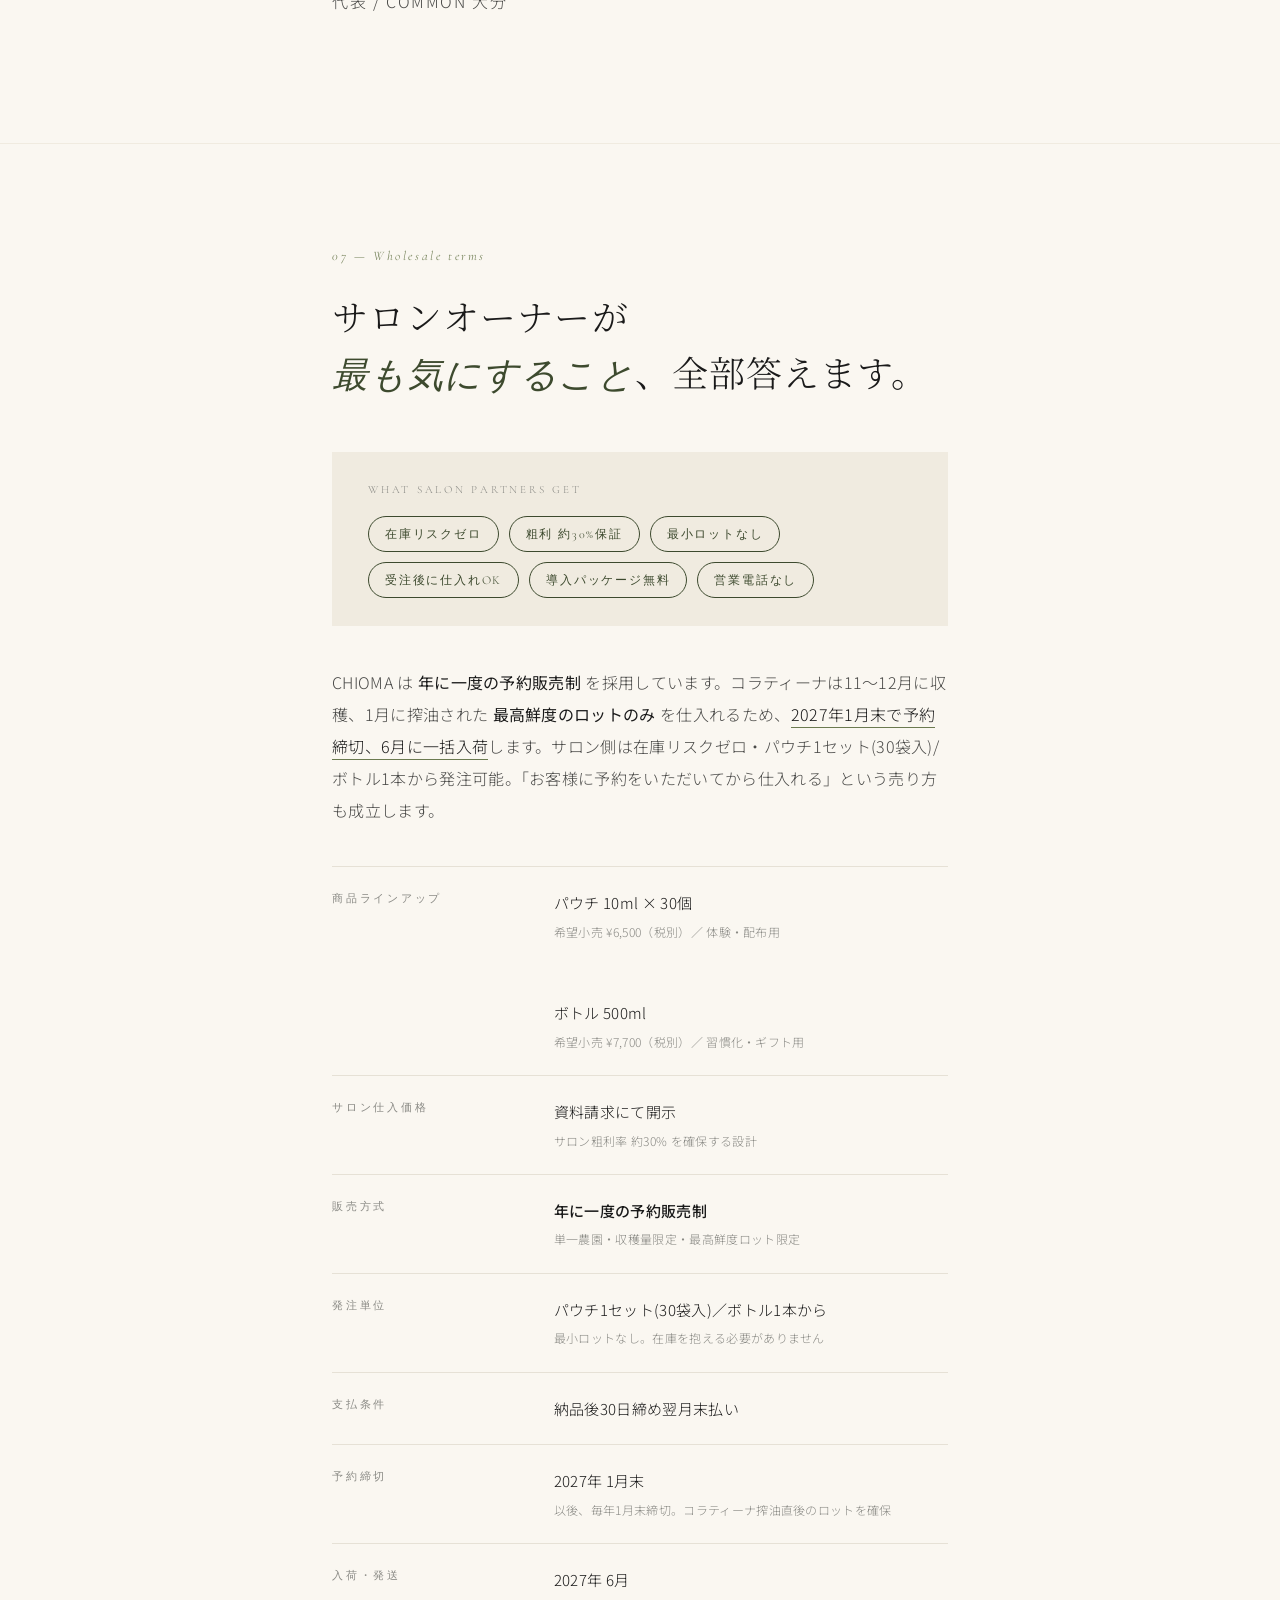
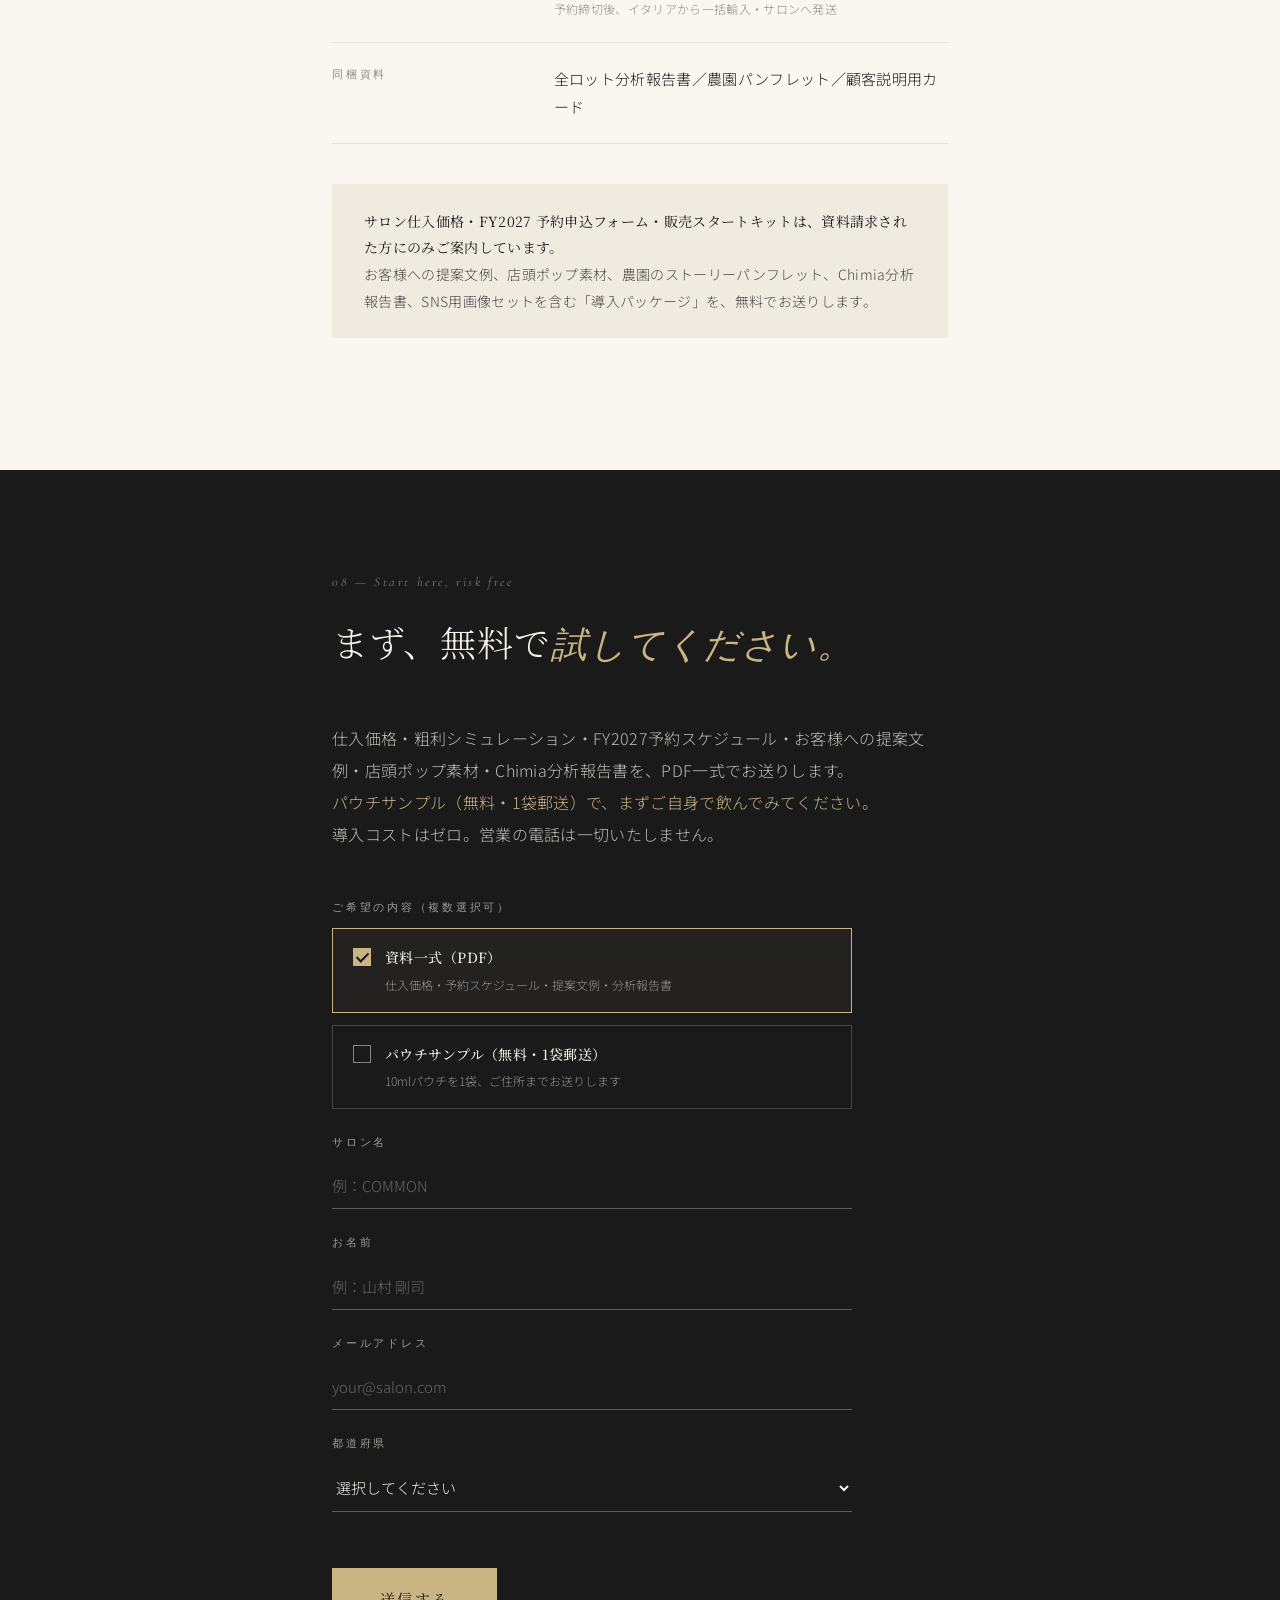
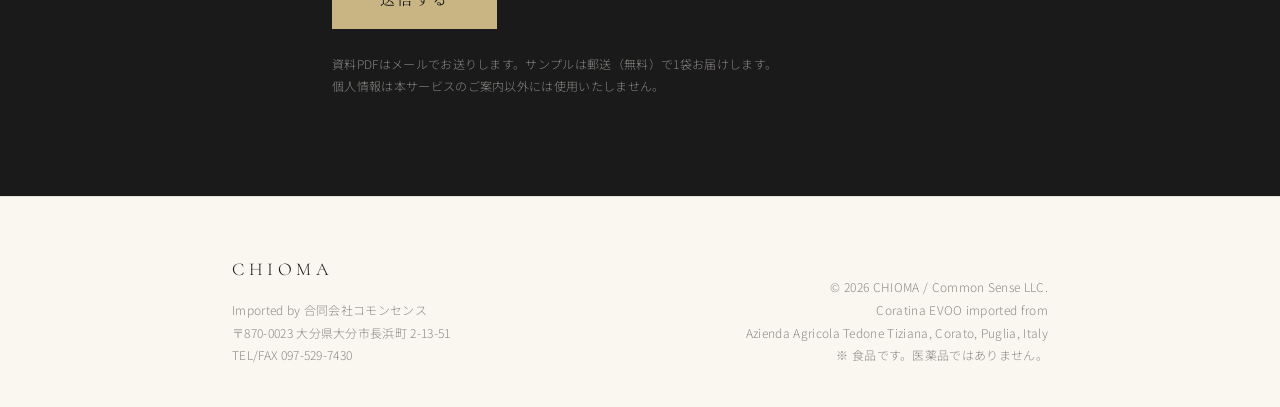
==== commit 4832d6d6: "Add files via upload" ====
--- a/index.html
+++ b/index.html
@@ -9,6 +9,13 @@
 <meta property="og:description" content="韓国オレショット × サロン店販。パウチ1個から、コラティーナ単一品種EVOOで始める食品店販。">
 <meta property="og:type" content="website">
 
+<script type="text/javascript">
+    (function(c,l,a,r,i,t,y){
+        c[a]=c[a]||function(){(c[a].q=c[a].q||[]).push(arguments)};
+        t=l.createElement(r);t.async=1;t.src="https://www.clarity.ms/tag/"+i;
+        y=l.getElementsByTagName(r)[0];y.parentNode.insertBefore(t,y);
+    })(window, document, "clarity", "script", "wsqenmv0xf");
+</script>
 <link rel="preconnect" href="https://fonts.googleapis.com">
 <link rel="preconnect" href="https://fonts.gstatic.com" crossorigin>
 <link href="https://fonts.googleapis.com/css2?family=Cormorant+Garamond:ital,wght@0,300;0,400;0,500;1,400&family=Noto+Serif+JP:wght@300;400;500&family=Noto+Sans+JP:wght@300;400;500&display=swap" rel="stylesheet">
@@ -1021,6 +1028,83 @@
   .product-img-wrap { height: 160px; }
 }
 
+/* ===== Salon merit grid ===== */
+.salon-merit-grid {
+  display: grid;
+  grid-template-columns: 1fr 1fr 1fr;
+  gap: 20px;
+  margin-top: 48px;
+}
+.salon-merit {
+  padding: 28px 24px;
+  border: 1px solid var(--line);
+  background: var(--surface);
+}
+.salon-merit.accent-border { border-color: var(--accent); }
+.merit-num {
+  font-family: var(--serif-en);
+  font-style: italic;
+  font-size: 12px;
+  color: var(--accent-soft);
+  letter-spacing: 0.25em;
+  text-transform: uppercase;
+  margin-bottom: 14px;
+  display: block;
+}
+.salon-merit h4 {
+  font-family: var(--serif-jp);
+  font-weight: 500;
+  font-size: 16px;
+  letter-spacing: 0.04em;
+  margin-bottom: 12px;
+  color: var(--ink);
+  line-height: 1.5;
+}
+.salon-merit p {
+  font-size: 13px;
+  line-height: 1.9;
+  color: var(--ink-soft);
+}
+
+/* ===== Partner benefit strip ===== */
+.partner-strip {
+  background: var(--line-soft);
+  padding: 28px 36px;
+  margin-bottom: 40px;
+}
+.partner-strip-label {
+  font-family: var(--serif-en);
+  font-size: 11px;
+  letter-spacing: 0.25em;
+  color: var(--ink-muted);
+  text-transform: uppercase;
+  margin-bottom: 16px;
+}
+.partner-strip-items {
+  display: flex;
+  flex-wrap: wrap;
+  gap: 10px;
+}
+.partner-strip-item {
+  font-family: var(--serif-en);
+  font-size: 12px;
+  letter-spacing: 0.15em;
+  color: var(--accent);
+  border: 1px solid var(--accent);
+  padding: 6px 16px;
+  border-radius: 100px;
+  white-space: nowrap;
+}
+
+@media (max-width: 720px) {
+  .salon-merit-grid { grid-template-columns: 1fr; gap: 12px; }
+  .salon-merit { padding: 22px 20px; }
+  .salon-merit h4 { font-size: 15px; }
+  .partner-strip { padding: 22px 20px; }
+  .partner-strip-items { gap: 8px; }
+  .partner-strip-item { font-size: 11px; padding: 5px 13px; }
+}
+
 /* Extra small phones */
 @media (max-width: 380px) {
   .container, .container-narrow { padding: 0 16px; }
@@ -1032,7 +1116,7 @@
 }
 </style>
 </head>
-<body data-screen-label="04 Quiet">
+<body>
 
 <header class="site-header">
   <div class="container">
@@ -1046,20 +1130,20 @@
 
 <section class="hero" style="border-top: none;">
   <div class="container">
-    <div class="hero-eyebrow">— For salons that speak to the curious.</div>
-    <h1>韓国発「飲む美容習慣」を、<br><em>サロンの店販へ。</em></h1>
+    <div class="hero-eyebrow">— サロンオーナーの方へ。</div>
+    <h1>ネット価格と戦わない、<br><em>新しい店販があります。</em></h1>
     <p class="hero-lead">
-      腸活、インナーケア、韓国美容に関心の高いお客様へ。<br>
-      もう一つ、内側に届く店販を持ちませんか。<br>
-      パウチ1個から始められて、サロンで自然に会話が生まれる、<br>
-      29年現役の美容師がイタリア・プーリアから直輸入した、<br>
-      飲む美容液としてのエクストラバージンオリーブオイル。
+      在庫ゼロ・最小ロットなし・粗利 約30%。<br>
+      シャンプーの店販は常にネット最安値と比較されますが、<br>
+      CHIOMAはまったく別の文脈で会話が始まります。<br>
+      韓国発の朝の美容習慣「オレショット」を入り口に、<br>
+      お客様との関係が一段深まる、高ポリフェノールEVOO。
     </p>
     <div class="hero-tags">
-      <span class="hero-tag">Coratina 100%</span>
-      <span class="hero-tag">Cold Pressed</span>
-      <span class="hero-tag">Single Farm</span>
-      <span class="hero-tag">Polyphenols 629.9 mg/kg</span>
+      <span class="hero-tag">在庫リスクゼロ</span>
+      <span class="hero-tag">粗利 約30%</span>
+      <span class="hero-tag">最小ロットなし</span>
+      <span class="hero-tag">ネット競合なし</span>
     </div>
     <div class="preorder-banner reveal">
       <div class="preorder-mark">Pre-order — FY2027</div>
@@ -1082,7 +1166,7 @@
       朝の空腹時に、エクストラバージンオリーブオイル約10mlとレモン果汁を合わせて飲む——「<em>オレショット</em>」と呼ばれる美容習慣が、韓国SNS、アイドル、女優、オリーブヤングを起点に広がっています。日本でも韓国美容・腸活・インナーケアへの関心は高まり続けており、感度の高い顧客層が、すでに次の習慣を探し始めています。
     </p>
     <div class="section-visual short reveal">
-      <img src="morning-ritual.png" alt="朝のオレショット習慣 — 空腹時にEVOOをショットで飲む">
+      <img src="CHIOMA girl7.png" alt="朝のオレショット習慣 — 空腹時にEVOOをショットで飲む">
     </div>
     <div class="trend-stats reveal">
       <div class="trend-stat">
@@ -1104,11 +1188,11 @@
 
 <section class="opportunity">
   <div class="container-narrow">
-    <span class="section-num reveal">02 — Salon opportunity</span>
-    <h2 class="section-title reveal">「知っているサロン」が、<br><em>先に動ける。</em></h2>
+    <span class="section-num reveal">02 — Why this works for your salon</span>
+    <h2 class="section-title reveal">サロンだからこそ、<br><em>この店販が機能する。</em></h2>
 
     <div class="section-visual reveal">
-      <img src="salon-chat.png" alt="サロンでの自然な会話">
+      <img src="CHIOMA salon1.png" alt="サロンでの自然な会話">
     </div>
     <blockquote class="opportunity-quote reveal">
       「韓国で流行ってる朝の美容習慣、<br>知ってましたか？」
@@ -1117,40 +1201,58 @@
 
     <div class="opportunity-body">
       <p class="reveal">
-        サロンは、髪だけでなく、肌・頭皮・食事・暮らしの相談が自然に生まれる場所です。シャンプー店販は <em>常にネット価格と比較</em> されますが、韓国発の新しい美容習慣を体験させるパウチは、まったく違う土俵で会話が始まります。
+        サロンは、髪だけでなく、肌・頭皮・食事・暮らしの相談が自然に生まれる場所です。シャンプー店販は <em>常にネット価格と比較</em> されますが、CHIOMAは「韓国発の美容習慣」という新しい文脈で会話が始まります。価格競争とは無縁の土俵です。
       </p>
       <p class="reveal">
-        CHIOMAの<em>10mlパウチ</em>は、1回分のオレショットをそのまま試せる体験ツールです。サロンが「会話のきっかけ」として渡すことで、お客様は <em>新しい習慣の入り口</em> をサロンで知ることになる。気に入った方には500mlボトルを予約販売へ——棚スペースも在庫リスクも抱えず、自然に客単価が積み上がっていきます。
+        CHIOMAの<em>10mlパウチ</em>は、1回分のオレショットをそのまま試せる体験ツールです。気に入ったお客様に500mlボトルを予約販売——棚スペースも先行在庫も不要で、<em>お客様の「欲しい」を確認してから仕入れる</em>という、ストレスのない販売モデルです。
       </p>
+    </div>
+
+    <div class="salon-merit-grid reveal">
+      <div class="salon-merit accent-border">
+        <span class="merit-num">Merit 01</span>
+        <h4>在庫を抱えない</h4>
+        <p>受注後に仕入れる設計。パウチ1セット・ボトル1本から発注可能。廃棄リスクも保管スペースも不要です。</p>
+      </div>
+      <div class="salon-merit">
+        <span class="merit-num">Merit 02</span>
+        <h4>ネット価格と戦わない</h4>
+        <p>「韓国発の朝の美容習慣」という体験文脈で売れるため、Amazon価格と比較されません。サロン専売の希少性を保ちます。</p>
+      </div>
+      <div class="salon-merit">
+        <span class="merit-num">Merit 03</span>
+        <h4>粗利 約30%、設計済み</h4>
+        <p>サロンの粗利率 約30%を確保する仕入価格設計。年1回の予約販売制で価格を守りやすい構造になっています。</p>
+      </div>
     </div>
   </div>
 </section>
 
 <section class="process">
   <div class="container-narrow">
-    <span class="section-num reveal">03 — The 4-step play</span>
-    <h2 class="section-title reveal">在庫を抱えず、<br><em>1個から</em>始められる。</h2>
+    <span class="section-num reveal">03 — How it works in your salon</span>
+    <h2 class="section-title reveal">お客様の「欲しい」を確認してから、<br><em>仕入れる。</em></h2>
 
     <div class="process-grid">
       <div class="process-step reveal">
-        <span class="process-num">i. Sample</span>
-        <h3>パウチで体験してもらう</h3>
-        <p>来店時に「韓国で流行ってるオレショット、ご存知ですか？」とパウチを1個渡す。施術中に味と提案を試してもらう、自然なコミュニケーション。</p>
+        <span class="process-num">i. Sample — コスト：パウチ1個のみ</span>
+        <h3>パウチで会話を始める</h3>
+        <p>「韓国で流行ってるオレショット、ご存知ですか？」とパウチを1個渡す。施術中に飲んでもらうだけで、自然に美容と食の会話が生まれます。<em style="font-style: normal; color: var(--accent-soft);">ここで費用が発生するのはパウチ原価のみ。</em></p>
       </div>
       <div class="process-step reveal">
-        <span class="process-num">ii. Receive</span>
-        <h3>サロンで予約を受ける</h3>
-        <p>気に入ったお客様から、その場で予約を受付け。「年に一度しか入らない、収穫直後の新油です」と伝えるだけで、価値の希少性が伝わります。</p>
+        <span class="process-num">ii. Receive — リスクゼロ</span>
+        <h3>その場で予約を受ける</h3>
+        <p>気に入ったお客様から予約を受付け。「年に一度しか入らない収穫直後のオイルです」と伝えるだけ。<em style="font-style: normal; color: var(--accent-soft);">この時点で在庫はゼロ。売れることが確定してから動けます。</em></p>
       </div>
       <div class="process-step reveal">
-        <span class="process-num">iii. Order</span>
-        <h3>必要数だけ発注する</h3>
-        <p>毎年1月末の予約締切までに、お客様の予約分をまとめて山村へ発注。<em style="font-style: normal; color: var(--accent); font-weight: 400;">在庫リスクゼロ</em>、廃棄リスクゼロ。</p>
+        <span class="process-num">iii. Order — 在庫リスクゼロ</span>
+        <h3>予約分だけ発注する</h3>
+        <p>毎年1月末の締切までに、お客様の予約数をまとめて発注。<em style="font-style: normal; color: var(--accent); font-weight: 400;">売れた分だけ仕入れる</em>ため、廃棄リスクも資金拘束もありません。</p>
       </div>
       <div class="process-step reveal">
-        <span class="process-num">iv. Deliver</span>
-        <h3>6月、お客様に届ける</h3>
-        <p>6月、イタリアから届いた新油をサロン経由でお客様へ。「年に一度の特別なお届け」として、サロンとお客様の関係が一段深まります。</p>
+        <span class="process-num">iv. Deliver — 関係が深まる</span>
+        <h3>6月、特別なお届けで絆が増す</h3>
+        <p>6月、イタリアから届いた新油をサロン経由でお届け。「年に一度の特別なご案内ができるサロン」として、<em style="font-style: normal; color: var(--accent-soft);">再来店・紹介・LTV向上</em>につながります。</p>
       </div>
     </div>
   </div>
@@ -1289,7 +1391,20 @@
 <section class="terms-section">
   <div class="container-narrow">
     <span class="section-num reveal">07 — Wholesale terms</span>
-    <h2 class="section-title reveal">在庫を抱えず、<br><em>1セット・1本から</em>始められる。</h2>
+    <h2 class="section-title reveal">サロンオーナーが<br><em>最も気にすること</em>、全部答えます。</h2>
+
+    <div class="partner-strip reveal">
+      <div class="partner-strip-label">What salon partners get</div>
+      <div class="partner-strip-items">
+        <span class="partner-strip-item">在庫リスクゼロ</span>
+        <span class="partner-strip-item">粗利 約30%保証</span>
+        <span class="partner-strip-item">最小ロットなし</span>
+        <span class="partner-strip-item">受注後に仕入れOK</span>
+        <span class="partner-strip-item">導入パッケージ無料</span>
+        <span class="partner-strip-item">営業電話なし</span>
+      </div>
+    </div>
+
     <p class="reveal" style="font-size: 16px; line-height: 2; color: var(--ink-soft); margin-bottom: 0;">
       CHIOMA は <em style="font-style: normal; color: var(--ink); font-weight: 400;">年に一度の予約販売制</em> を採用しています。コラティーナは11〜12月に収穫、1月に搾油された <em style="font-style: normal; color: var(--ink); font-weight: 400;">最高鮮度のロットのみ</em> を仕入れるため、<em style="font-style: normal; color: var(--ink); border-bottom: 1px solid var(--accent-soft); padding-bottom: 1px;">2027年1月末で予約締切、6月に一括入荷</em>します。サロン側は在庫リスクゼロ・パウチ1セット(30袋入)/ボトル1本から発注可能。「お客様に予約をいただいてから仕入れる」という売り方も成立します。
     </p>
@@ -1342,11 +1457,12 @@
 
 <section class="cta-section" id="contact">
   <div class="container-narrow">
-    <span class="section-num">08 — Get the materials</span>
-    <h2 class="section-title">資料請求 &amp;<em> サンプル請求</em></h2>
+    <span class="section-num">08 — Start here, risk free</span>
+    <h2 class="section-title">まず、無料で<em>試してください。</em></h2>
     <p class="cta-lead">
-      サロン仕入価格、FY2027 予約スケジュール、お客様への提案文例、店頭ポップ素材、Chimia分析報告書を、PDF形式でお送りします。<br>
-      <em style="font-style: normal; color: var(--highlight);">パウチサンプル（無料）の郵送もこちらから承ります。</em> 営業の電話は一切いたしません。
+      仕入価格・粗利シミュレーション・FY2027予約スケジュール・お客様への提案文例・店頭ポップ素材・Chimia分析報告書を、PDF一式でお送りします。<br>
+      <em style="font-style: normal; color: var(--highlight);">パウチサンプル（無料・1袋郵送）で、まずご自身で飲んでみてください。</em><br>
+      導入コストはゼロ。営業の電話は一切いたしません。
     </p>
 
     <form class="form" id="lead-form">
@@ -1365,8 +1481,8 @@
             <input type="checkbox" name="request_type" value="sample">
             <span class="checkbox-mark"></span>
             <span class="checkbox-text">
-              <strong>パウチサンプル（無料・郵送）</strong>
-              <small>10mlパウチを、ご住所までお送りします</small>
+              <strong>パウチサンプル（無料・1袋郵送）</strong>
+              <small>10mlパウチを1袋、ご住所までお送りします</small>
             </span>
           </label>
         </div>
@@ -1396,7 +1512,7 @@
       </div>
       <button type="submit" class="form-submit">送信する</button>
       <p class="form-note">
-        資料PDFはメールでお送りします。サンプルは郵送（無料）でお届けします。<br>
+        資料PDFはメールでお送りします。サンプルは郵送（無料）で1袋お届けします。<br>
         個人情報は本サービスのご案内以外には使用いたしません。
       </p>
     </form>
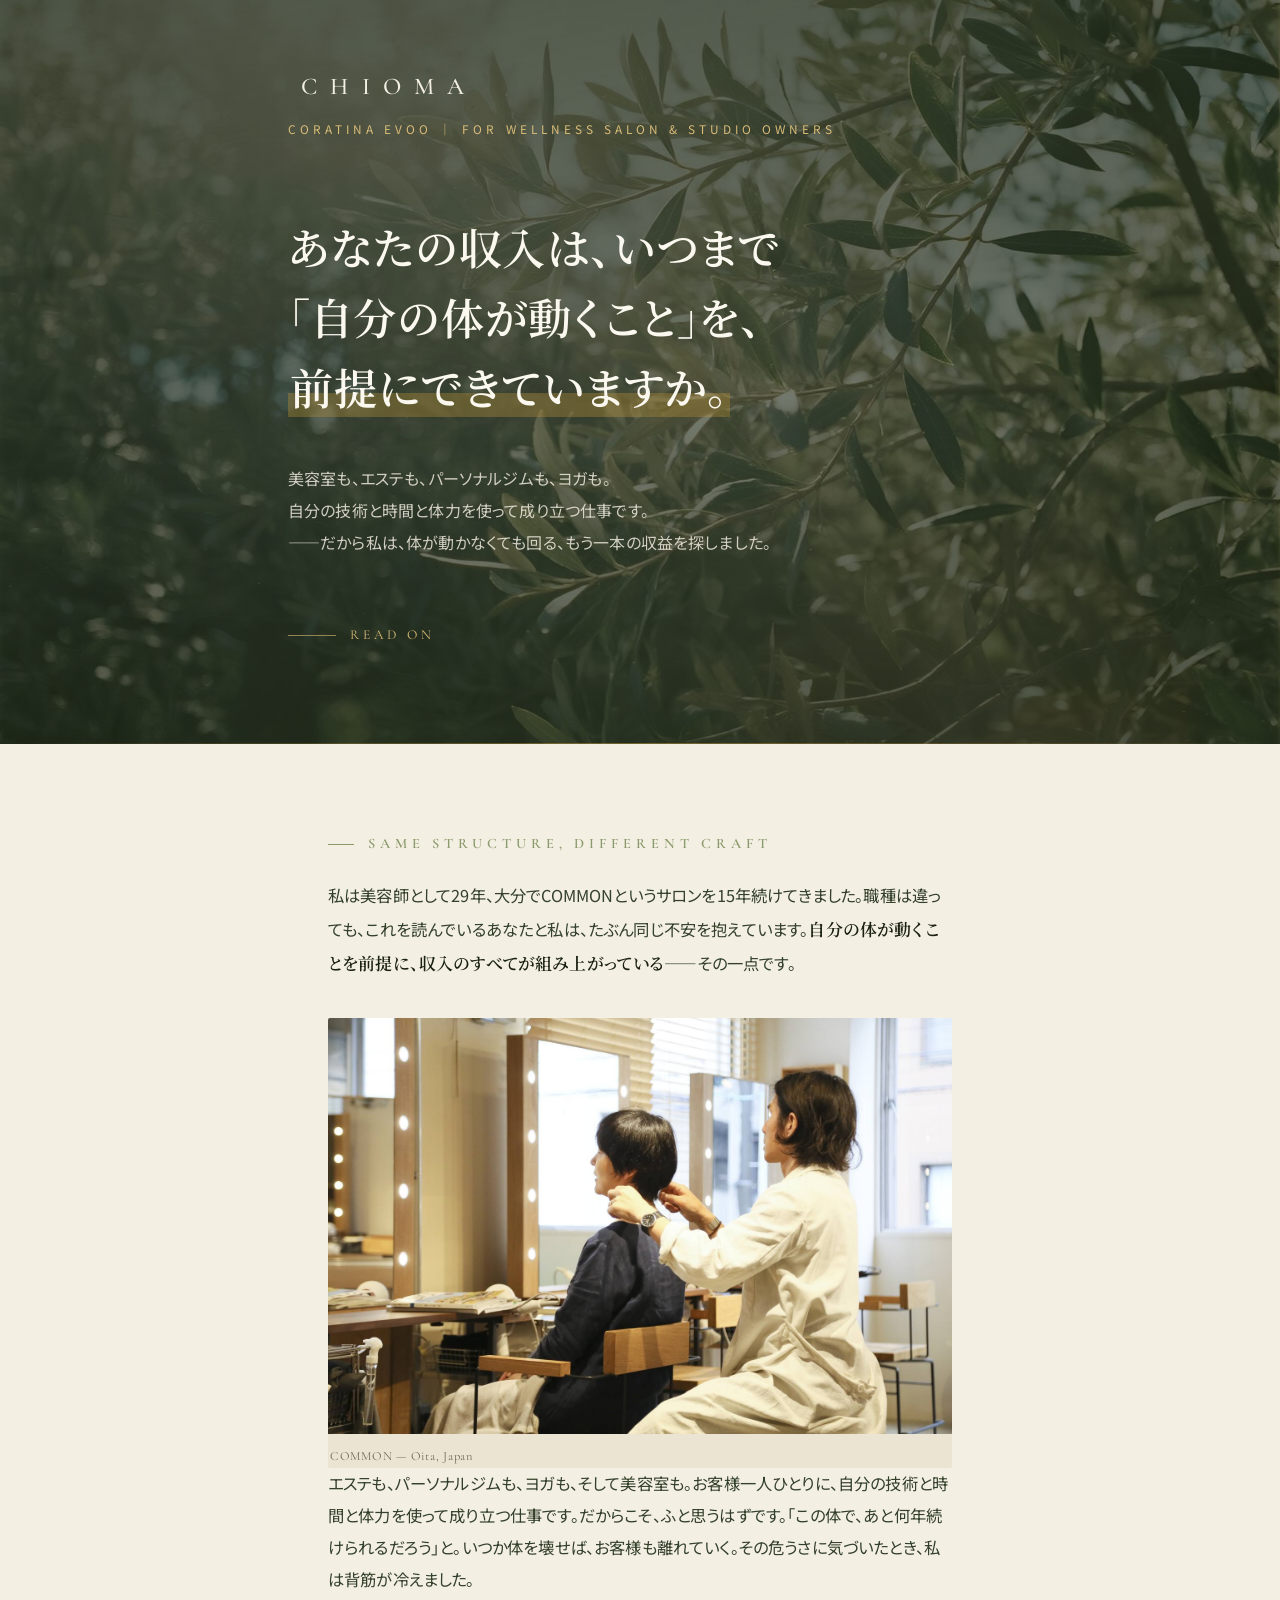
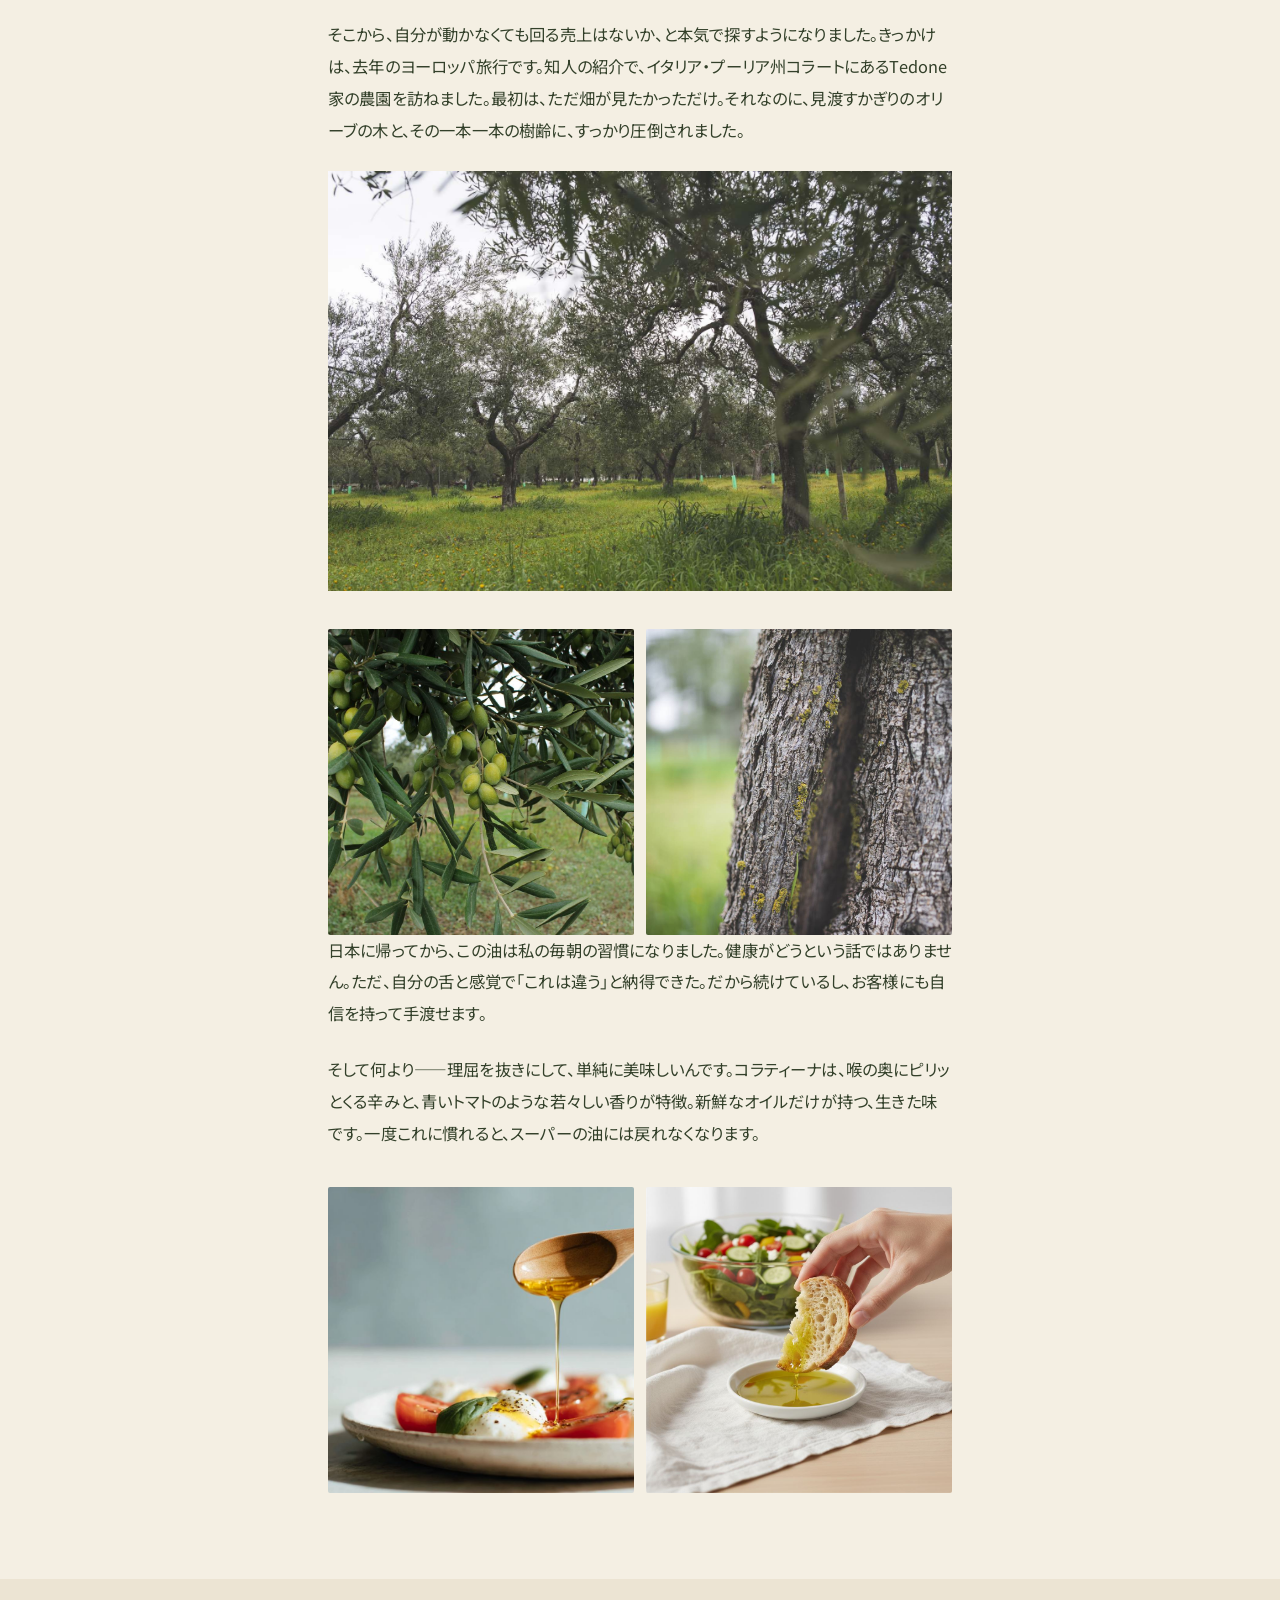
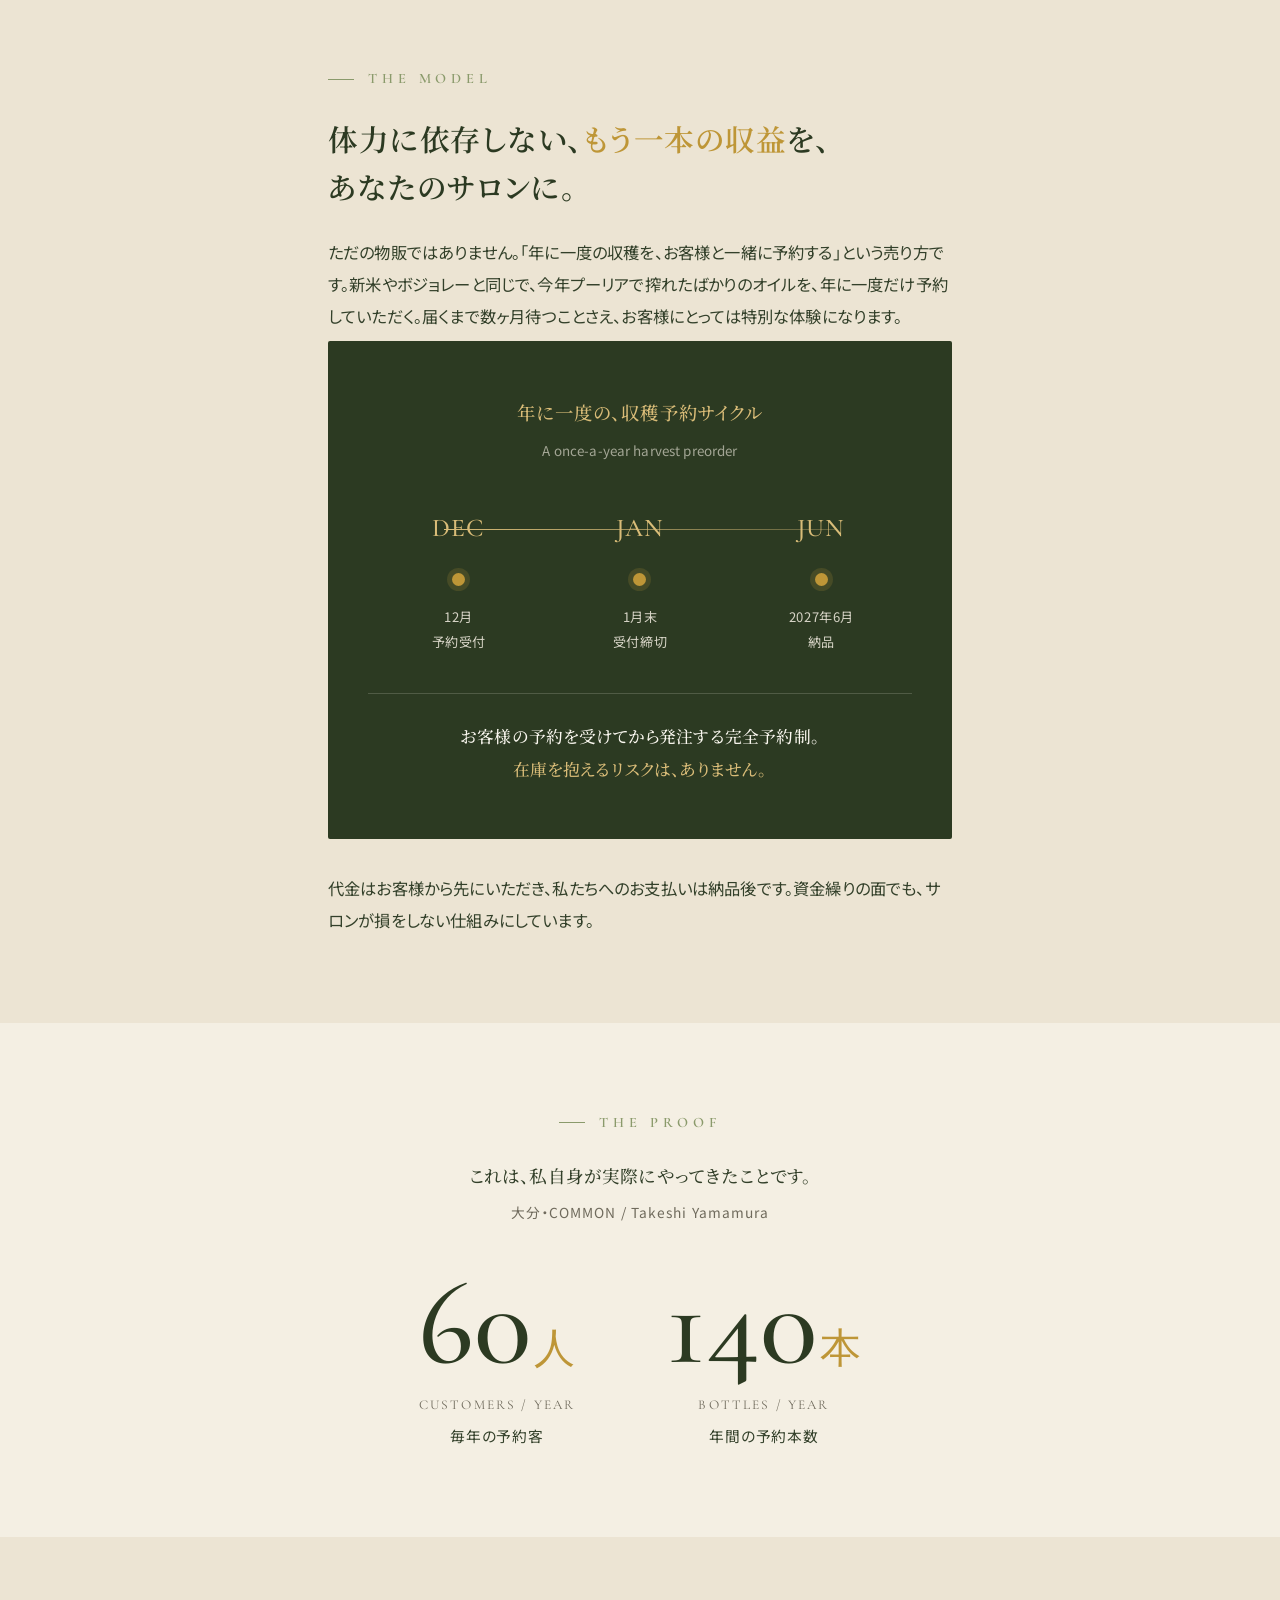
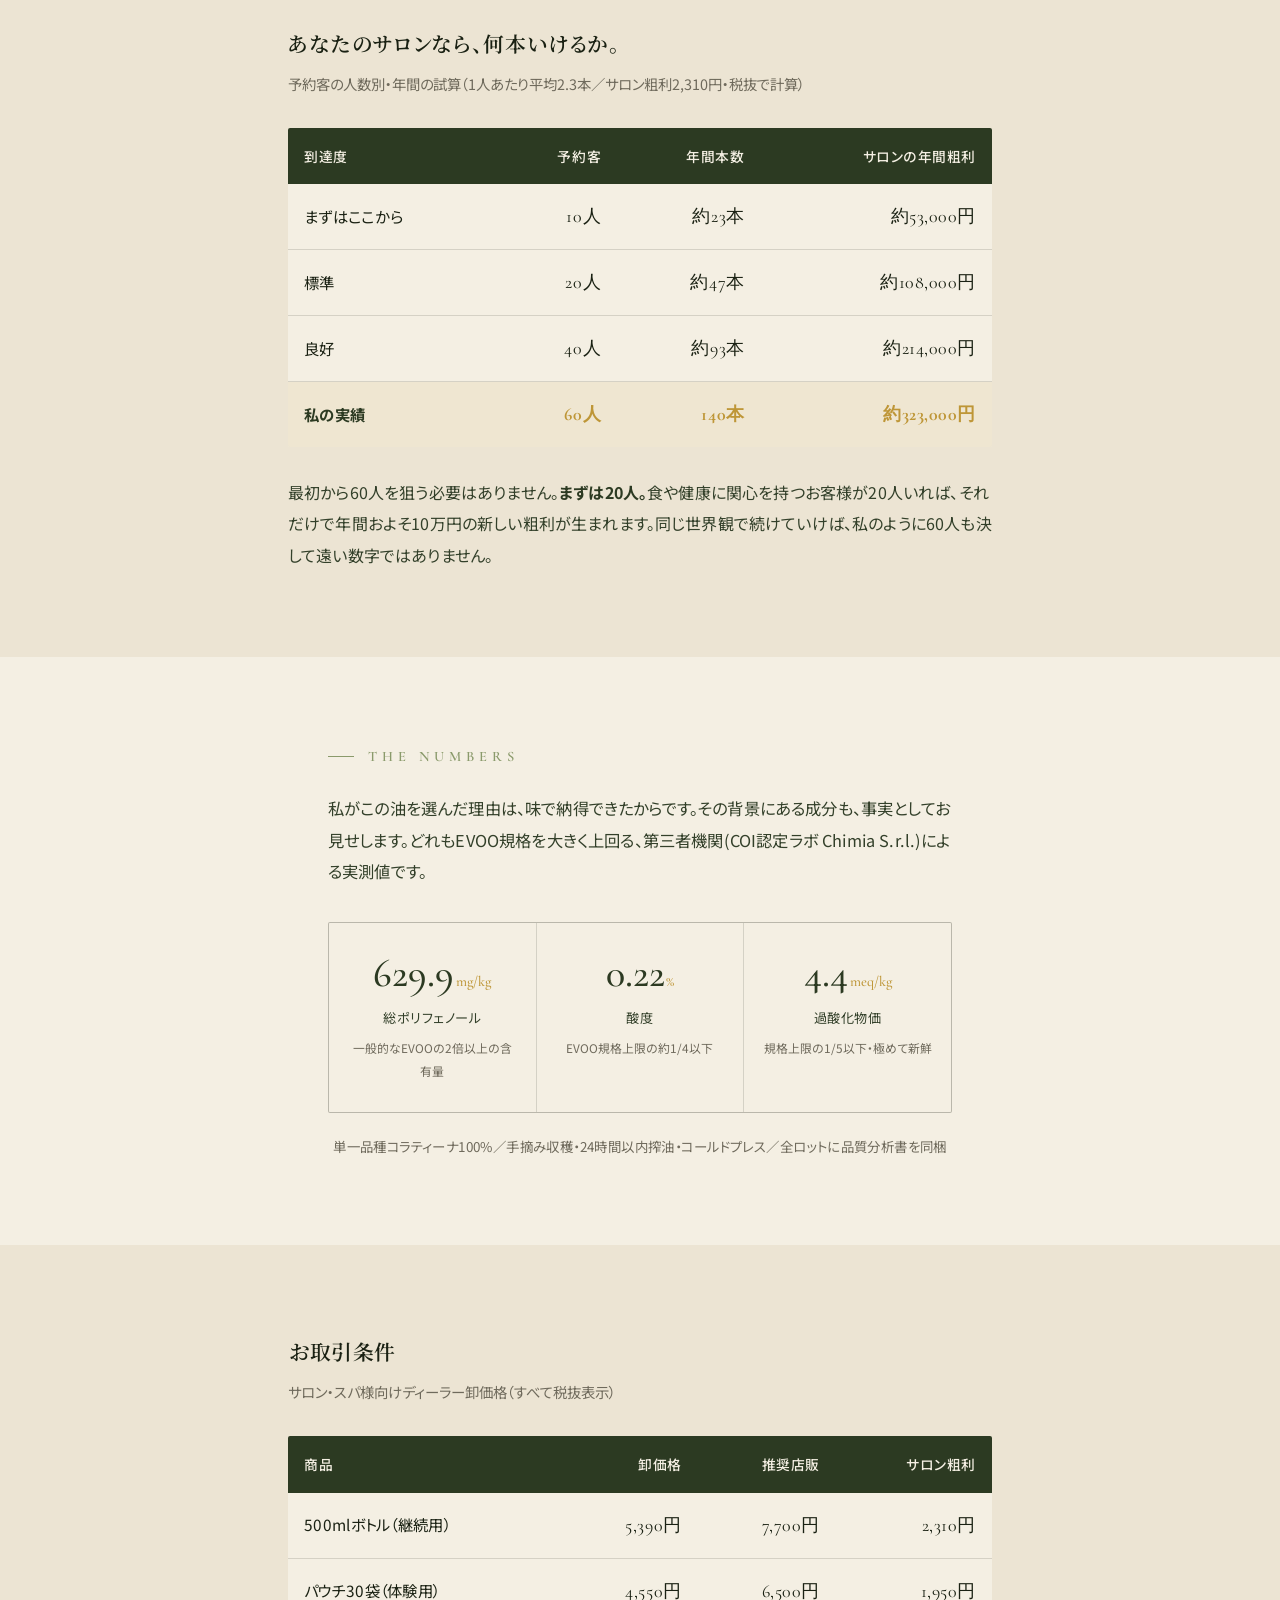
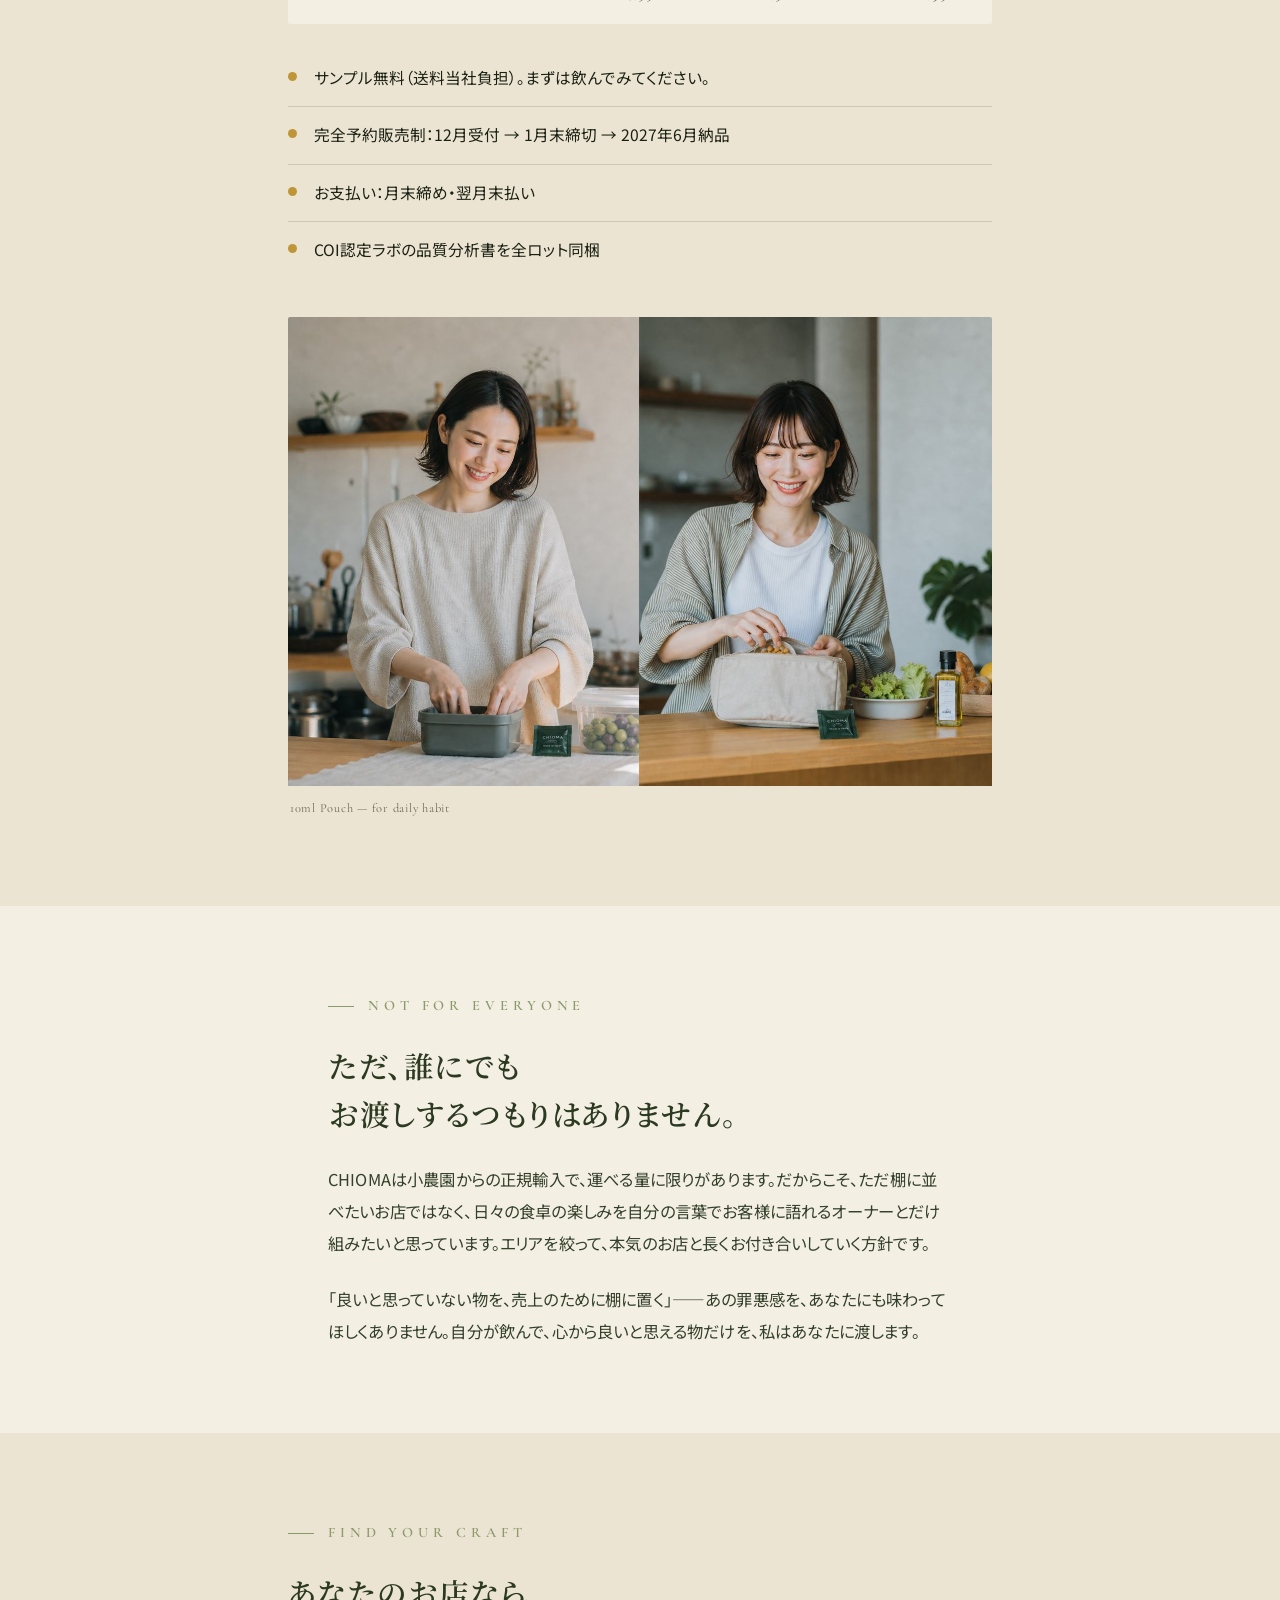
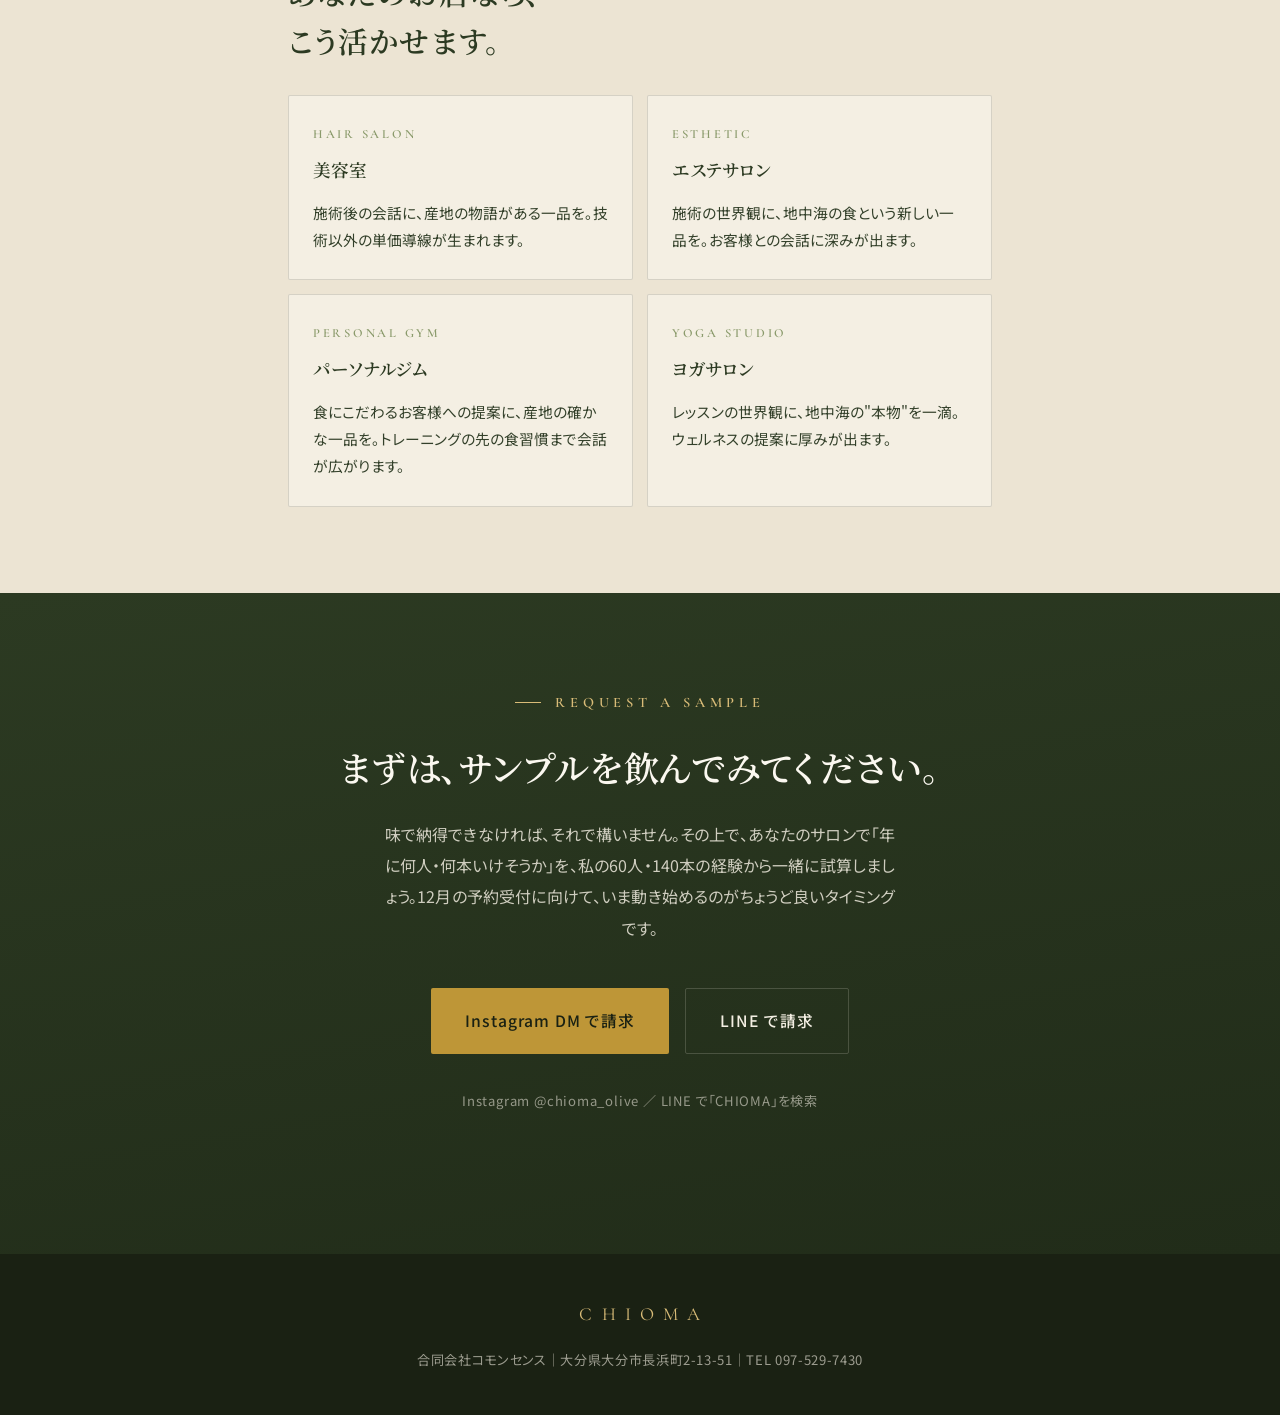
==== commit 1eee5b5a: "Add files via upload" ====
--- a/index.html
+++ b/index.html
@@ -3,1592 +3,509 @@
 <head>
 <meta charset="UTF-8">
 <meta name="viewport" content="width=device-width, initial-scale=1.0">
-<title>CHIOMA — 韓国発「飲む美容習慣」を、サロンの店販へ。</title>
-<meta name="description" content="韓国で広がるオレショット。パウチ1個から始められる、サロンの新しい食品店販。29年現役の美容師がイタリア・プーリアから直輸入したコラティーナ単一品種EVOO。">
-<meta property="og:title" content="CHIOMA — 韓国発「飲む美容習慣」を、サロンの店販へ。">
-<meta property="og:description" content="韓国オレショット × サロン店販。パウチ1個から、コラティーナ単一品種EVOOで始める食品店販。">
-<meta property="og:type" content="website">
-
-<script type="text/javascript">
-    (function(c,l,a,r,i,t,y){
-        c[a]=c[a]||function(){(c[a].q=c[a].q||[]).push(arguments)};
-        t=l.createElement(r);t.async=1;t.src="https://www.clarity.ms/tag/"+i;
-        y=l.getElementsByTagName(r)[0];y.parentNode.insertBefore(t,y);
-    })(window, document, "clarity", "script", "wsqenmv0xf");
-</script>
+<title>CHIOMA ｜ サロンオーナーのための卸取引のご案内</title>
 <link rel="preconnect" href="https://fonts.googleapis.com">
 <link rel="preconnect" href="https://fonts.gstatic.com" crossorigin>
-<link href="https://fonts.googleapis.com/css2?family=Cormorant+Garamond:ital,wght@0,300;0,400;0,500;1,400&family=Noto+Serif+JP:wght@300;400;500&family=Noto+Sans+JP:wght@300;400;500&display=swap" rel="stylesheet">
-
+<link href="https://fonts.googleapis.com/css2?family=Cormorant+Garamond:ital,wght@0,400;0,500;0,600;1,400&family=Noto+Sans+JP:wght@300;400;500;700&family=Noto+Serif+JP:wght@400;500;600;700&display=swap" rel="stylesheet">
 <style>
-:root {
-  --bg: #FAF7F1;
-  --surface: #FFFFFF;
-  --ink: #1A1A1A;
-  --ink-soft: #4A4A48;
-  --ink-muted: #8A8A85;
-  --line: #E6E1D6;
-  --line-soft: #F0EBE0;
-  --accent: #3D4A2E;
-  --accent-soft: #6B7A4F;
-  --warm: #A86C3F;
-  --highlight: #C9B584;
-  --serif-jp: 'Noto Serif JP', serif;
-  --serif-en: 'Cormorant Garamond', serif;
-  --sans-jp: 'Noto Sans JP', sans-serif;
-}
-
-* { box-sizing: border-box; margin: 0; padding: 0; }
-html { scroll-behavior: smooth; }
-
-body {
-  background: var(--bg);
-  color: var(--ink);
-  font-family: var(--sans-jp);
-  font-weight: 300;
-  font-size: 16px;
-  line-height: 1.85;
-  letter-spacing: 0.02em;
-  -webkit-font-smoothing: antialiased;
-}
-
-.container { max-width: 880px; margin: 0 auto; padding: 0 32px; }
-.container-narrow { max-width: 680px; margin: 0 auto; padding: 0 32px; }
-
-/* ===== Header ===== */
-header.site-header {
-  padding: 28px 0;
-  border-bottom: 1px solid var(--line-soft);
-}
-header.site-header .container {
-  display: flex;
-  justify-content: space-between;
-  align-items: center;
-}
-.logo {
-  font-family: var(--serif-en);
-  font-weight: 400;
-  font-size: 24px;
-  letter-spacing: 0.3em;
-  color: var(--ink);
-}
-.logo-sub {
-  font-family: var(--serif-en);
-  font-size: 11px;
-  letter-spacing: 0.25em;
-  color: var(--ink-muted);
-  text-transform: uppercase;
-}
-.header-cta {
-  font-family: var(--serif-en);
-  font-style: italic;
-  font-size: 14px;
-  color: var(--ink-soft);
-  text-decoration: none;
-  border-bottom: 1px solid var(--ink-muted);
-  padding-bottom: 2px;
-  transition: color 0.2s, border-color 0.2s;
-}
-.header-cta:hover { color: var(--accent); border-color: var(--accent); }
-
-/* ===== Hero ===== */
-.hero {
-  padding: 90px 0 80px;
-  position: relative;
-}
-.hero-eyebrow {
-  font-family: var(--serif-en);
-  font-style: italic;
-  font-size: 14px;
-  color: var(--accent-soft);
-  letter-spacing: 0.15em;
-  margin-bottom: 28px;
-}
-.hero h1 {
-  font-family: var(--serif-jp);
-  font-weight: 300;
-  font-size: clamp(30px, 4.8vw, 48px);
-  line-height: 1.5;
-  letter-spacing: 0.04em;
-  color: var(--ink);
-  margin-bottom: 36px;
-}
-.hero h1 em {
-  font-family: var(--serif-en);
-  font-style: italic;
-  font-weight: 400;
-  color: var(--accent);
-}
-.hero-lead {
-  font-size: 16px;
-  line-height: 2.05;
-  color: var(--ink-soft);
-  max-width: 620px;
-  margin-bottom: 40px;
-}
-
-.hero-tags {
-  display: flex;
-  gap: 8px;
-  flex-wrap: wrap;
-  margin-bottom: 40px;
-}
-.hero-tag {
-  font-family: var(--serif-en);
-  font-size: 11px;
-  letter-spacing: 0.2em;
-  color: var(--accent);
-  text-transform: uppercase;
-  border: 1px solid var(--accent);
-  padding: 6px 14px;
-  border-radius: 100px;
-}
-
-.preorder-banner {
-  margin-top: 8px;
-  padding: 22px 28px;
-  background: var(--surface);
-  border: 1px solid var(--accent);
-  display: flex;
-  align-items: center;
-  gap: 24px;
-}
-.preorder-mark {
-  font-family: var(--serif-en);
-  font-style: italic;
-  font-size: 12px;
-  letter-spacing: 0.25em;
-  color: var(--accent);
-  text-transform: uppercase;
-  white-space: nowrap;
-  padding-right: 24px;
-  border-right: 1px solid var(--line);
-  flex-shrink: 0;
-}
-.preorder-text { display: flex; flex-direction: column; gap: 4px; }
-.preorder-text strong {
-  font-family: var(--serif-jp);
-  font-weight: 500;
-  font-size: 15px;
-  color: var(--ink);
-  letter-spacing: 0.05em;
-}
-.preorder-text span {
-  font-size: 13px;
-  color: var(--ink-soft);
-  line-height: 1.7;
-}
-
-/* ===== Section structure ===== */
-section {
-  padding: 100px 0;
-  border-top: 1px solid var(--line-soft);
-}
-.section-num {
-  font-family: var(--serif-en);
-  font-style: italic;
-  font-size: 13px;
-  color: var(--accent-soft);
-  letter-spacing: 0.2em;
-  margin-bottom: 20px;
-  display: block;
-}
-.section-title {
-  font-family: var(--serif-jp);
-  font-weight: 300;
-  font-size: clamp(26px, 3.5vw, 36px);
-  line-height: 1.55;
-  letter-spacing: 0.03em;
-  margin-bottom: 48px;
-  color: var(--ink);
-}
-.section-title em {
-  font-family: var(--serif-en);
-  font-style: italic;
-  font-weight: 400;
-  color: var(--accent);
-}
-
-/* ===== Trend Section ===== */
-.trend-intro {
-  font-size: 16px;
-  line-height: 2.05;
-  color: var(--ink-soft);
-  margin-bottom: 56px;
-  max-width: 640px;
-}
-.trend-intro em {
-  font-style: normal;
-  color: var(--ink);
-  font-weight: 400;
-  border-bottom: 1px solid var(--accent-soft);
-  padding-bottom: 1px;
-}
-.trend-stats {
-  display: grid;
-  grid-template-columns: 1fr 1fr 1fr;
-  gap: 24px;
-  margin-top: 24px;
-}
-.trend-stat {
-  text-align: left;
-  padding: 32px 24px;
-  background: var(--surface);
-  border: 1px solid var(--line);
-}
-.trend-stat .num {
-  font-family: var(--serif-en);
-  font-weight: 300;
-  font-size: 44px;
-  line-height: 1;
-  color: var(--accent);
-  margin-bottom: 12px;
-  letter-spacing: 0.02em;
-}
-.trend-stat .label {
-  font-size: 12px;
-  line-height: 1.7;
-  color: var(--ink-soft);
-}
-.trend-source {
-  font-family: var(--serif-en);
-  font-style: italic;
-  font-size: 11px;
-  color: var(--ink-muted);
-  margin-top: 24px;
-  letter-spacing: 0.1em;
-}
-
-/* ===== Opportunity Section ===== */
-.opportunity-quote {
-  font-family: var(--serif-jp);
-  font-weight: 300;
-  font-size: clamp(20px, 2.4vw, 26px);
-  line-height: 1.9;
-  letter-spacing: 0.05em;
-  color: var(--ink);
-  padding: 0 0 0 32px;
-  border-left: 1px solid var(--accent);
-  margin: 48px 0;
-}
-.opportunity-quote em {
-  font-style: normal;
-  color: var(--accent);
-  font-family: var(--serif-en);
-  font-weight: 400;
-  font-size: 0.95em;
-  display: block;
-  margin-top: 16px;
-  letter-spacing: 0.15em;
-}
-.opportunity-body p {
-  font-size: 16px;
-  line-height: 2.05;
-  color: var(--ink-soft);
-  margin-bottom: 24px;
-}
-.opportunity-body p em {
-  font-style: normal;
-  color: var(--ink);
-  font-weight: 400;
-}
-
-/* ===== Process Section (4 steps) ===== */
-.process-grid {
-  display: grid;
-  grid-template-columns: 1fr 1fr;
-  gap: 40px 48px;
-  margin-top: 56px;
-}
-.process-step {
-  position: relative;
-  padding-top: 28px;
-  border-top: 1px solid var(--line);
-}
-.process-num {
-  font-family: var(--serif-en);
-  font-style: italic;
-  font-size: 13px;
-  color: var(--accent-soft);
-  letter-spacing: 0.25em;
-  margin-bottom: 12px;
-  display: block;
-}
-.process-step h3 {
-  font-family: var(--serif-jp);
-  font-weight: 500;
-  font-size: 18px;
-  letter-spacing: 0.05em;
-  margin-bottom: 16px;
-  color: var(--ink);
-}
-.process-step p {
-  font-size: 14px;
-  line-height: 1.95;
-  color: var(--ink-soft);
-}
-
-/* ===== Lineup Section ===== */
-.lineup {
-  display: grid;
-  grid-template-columns: 1fr 1fr;
-  gap: 24px;
-  margin-top: 56px;
-}
-.product-card {
-  background: var(--surface);
-  border: 1px solid var(--line);
-  padding: 40px 36px;
-  display: flex;
-  flex-direction: column;
-}
-.product-card.featured {
-  border: 2px solid var(--accent);
-}
-.product-badge {
-  display: inline-block;
-  font-family: var(--serif-en);
-  font-style: italic;
-  font-size: 11px;
-  letter-spacing: 0.2em;
-  color: var(--accent);
-  text-transform: uppercase;
-  background: var(--line-soft);
-  padding: 4px 12px;
-  margin-bottom: 20px;
-  align-self: flex-start;
-}
-.product-kind {
-  font-family: var(--serif-en);
-  font-size: 11px;
-  letter-spacing: 0.25em;
-  color: var(--ink-muted);
-  text-transform: uppercase;
-  margin-bottom: 8px;
-}
-.product-name {
-  font-family: var(--serif-jp);
-  font-weight: 400;
-  font-size: 20px;
-  letter-spacing: 0.04em;
-  color: var(--ink);
-  margin-bottom: 8px;
-  line-height: 1.5;
-}
-.product-en {
-  font-family: var(--serif-en);
-  font-style: italic;
-  font-size: 14px;
-  color: var(--ink-muted);
-  margin-bottom: 24px;
-  letter-spacing: 0.05em;
-}
-.product-price {
-  font-family: var(--serif-en);
-  font-weight: 400;
-  font-size: 32px;
-  color: var(--ink);
-  letter-spacing: 0.02em;
-  margin-bottom: 4px;
-  line-height: 1;
-}
-.product-price-note {
-  font-size: 12px;
-  color: var(--ink-muted);
-  margin-bottom: 24px;
-}
-.product-card.featured .product-price { color: var(--accent); }
-.product-features {
-  list-style: none;
-  padding: 0;
-  margin: 24px 0 0;
-  border-top: 1px solid var(--line);
-  padding-top: 24px;
-}
-.product-features li {
-  font-size: 13px;
-  line-height: 1.9;
-  color: var(--ink-soft);
-  padding-left: 16px;
-  position: relative;
-  margin-bottom: 4px;
-}
-.product-features li::before {
-  content: "—";
-  position: absolute;
-  left: 0;
-  color: var(--accent-soft);
-}
-.lineup-note {
-  font-size: 13px;
-  color: var(--ink-muted);
-  margin-top: 32px;
-  text-align: center;
-  font-style: italic;
-}
-
-/* ===== Evidence ===== */
-.evidence-intro {
-  font-size: 16px;
-  line-height: 2;
-  color: var(--ink-soft);
-  margin-bottom: 56px;
-  max-width: 620px;
-}
-.spec-grid {
-  display: grid;
-  grid-template-columns: 1fr 1fr;
-  gap: 24px;
-  margin-bottom: 40px;
-}
-.spec-card {
-  background: var(--surface);
-  border: 1px solid var(--line);
-  padding: 32px 28px;
-}
-.spec-card.highlight { border: 1px solid var(--accent); }
-.spec-label {
-  font-family: var(--serif-en);
-  font-size: 11px;
-  letter-spacing: 0.25em;
-  color: var(--ink-muted);
-  text-transform: uppercase;
-  margin-bottom: 16px;
-}
-.spec-value {
-  font-family: var(--serif-en);
-  font-weight: 400;
-  font-size: 38px;
-  line-height: 1;
-  color: var(--ink);
-  margin-bottom: 8px;
-}
-.spec-card.highlight .spec-value { color: var(--accent); }
-.spec-unit { font-size: 14px; color: var(--ink-muted); margin-left: 4px; }
-.spec-desc {
-  font-size: 13px;
-  line-height: 1.7;
-  color: var(--ink-soft);
-  margin-top: 12px;
-}
-.spec-cert {
-  background: var(--line-soft);
-  padding: 32px 36px;
-}
-.spec-cert-label {
-  font-family: var(--serif-en);
-  font-size: 11px;
-  letter-spacing: 0.25em;
-  color: var(--ink-muted);
-  text-transform: uppercase;
-  margin-bottom: 12px;
-}
-.spec-cert-body {
-  font-size: 14px;
-  line-height: 1.9;
-  color: var(--ink-soft);
-}
-.food-disclaimer {
-  font-size: 12px;
-  color: var(--ink-muted);
-  margin-top: 24px;
-  font-style: italic;
-  line-height: 1.8;
-}
-
-/* ===== Story ===== */
-.story-quote {
-  font-family: var(--serif-jp);
-  font-weight: 300;
-  font-size: 22px;
-  line-height: 2;
-  letter-spacing: 0.05em;
-  color: var(--ink);
-  padding: 0 0 0 32px;
-  border-left: 1px solid var(--accent);
-  margin-bottom: 40px;
-}
-.story-body p {
-  font-size: 16px;
-  line-height: 2.1;
-  color: var(--ink-soft);
-  margin-bottom: 24px;
-}
-.story-sig {
-  font-family: var(--serif-en);
-  font-style: italic;
-  font-size: 16px;
-  color: var(--ink);
-  margin-top: 32px;
-  letter-spacing: 0.05em;
-}
-.story-sig-sub {
-  font-family: var(--sans-jp);
-  font-style: normal;
-  font-size: 13px;
-  color: var(--ink-muted);
-  margin-top: 6px;
-  letter-spacing: 0.1em;
-}
-
-/* ===== Terms ===== */
-.terms-table { width: 100%; border-collapse: collapse; margin: 40px 0; }
-.terms-table tr { border-bottom: 1px solid var(--line); }
-.terms-table tr:first-child { border-top: 1px solid var(--line); }
-.terms-table th, .terms-table td {
-  padding: 22px 0;
-  text-align: left;
-  vertical-align: top;
-}
-.terms-table th {
-  font-family: var(--serif-en);
-  font-size: 11px;
-  letter-spacing: 0.25em;
-  color: var(--ink-muted);
-  font-weight: 400;
-  text-transform: uppercase;
-  width: 36%;
-  padding-right: 24px;
-}
-.terms-table td {
-  font-size: 15px;
-  color: var(--ink);
-  line-height: 1.85;
-}
-.terms-table td .sub {
-  display: block;
-  font-size: 12px;
-  color: var(--ink-muted);
-  margin-top: 4px;
-}
-.price-locked {
-  background: var(--line-soft);
-  padding: 24px 32px;
-  margin: 32px 0;
-  font-size: 14px;
-  color: var(--ink-soft);
-  line-height: 1.9;
-}
-.price-locked em {
-  font-style: normal;
-  color: var(--ink);
-  font-family: var(--serif-jp);
-  font-weight: 400;
-}
-
-/* ===== CTA / Form ===== */
-.cta-section {
-  background: var(--ink);
-  color: #F5F2EB;
-  padding: 100px 0;
-  border-top: none;
-}
-.cta-section .section-num { color: rgba(245, 242, 235, 0.5); }
-.cta-section .section-title { color: #F5F2EB; }
-.cta-section .section-title em { color: var(--highlight); }
-.cta-lead {
-  font-size: 16px;
-  line-height: 2;
-  color: rgba(245, 242, 235, 0.75);
-  margin-bottom: 48px;
-  max-width: 600px;
-}
-.form { max-width: 520px; }
-.form-row { margin-bottom: 24px; }
-.form-row label {
-  display: block;
-  font-family: var(--serif-en);
-  font-size: 11px;
-  letter-spacing: 0.25em;
-  color: rgba(245, 242, 235, 0.6);
-  text-transform: uppercase;
-  margin-bottom: 10px;
-}
-.form-row input[type="text"], .form-row input[type="email"], .form-row select {
-  width: 100%;
-  background: transparent;
-  border: none;
-  border-bottom: 1px solid rgba(245, 242, 235, 0.3);
-  padding: 12px 0;
-  color: #F5F2EB;
-  font-family: var(--sans-jp);
-  font-size: 15px;
-  font-weight: 300;
-  outline: none;
-  transition: border-color 0.2s;
-}
-.form-row input[type="text"]:focus, .form-row input[type="email"]:focus, .form-row select:focus {
-  border-color: var(--highlight);
-}
-.form-row input::placeholder { color: rgba(245, 242, 235, 0.35); }
-.form-row select option { background: var(--ink); color: #F5F2EB; }
-
-/* Checkbox group */
-.checkbox-group {
-  display: flex;
-  flex-direction: column;
-  gap: 12px;
-  margin-top: 4px;
-}
-.checkbox-label {
-  display: flex !important;
-  align-items: flex-start;
-  gap: 14px;
-  padding: 16px 20px;
-  border: 1px solid rgba(245, 242, 235, 0.2);
-  cursor: pointer;
-  transition: border-color 0.2s, background 0.2s;
-  text-transform: none !important;
-  letter-spacing: 0 !important;
-  color: #F5F2EB !important;
-  font-family: var(--sans-jp) !important;
-  font-size: inherit !important;
-  margin-bottom: 0 !important;
-}
-.checkbox-label:hover {
-  border-color: rgba(245, 242, 235, 0.4);
-}
-.checkbox-label input[type="checkbox"] {
-  position: absolute;
-  opacity: 0;
-  width: 0;
-  height: 0;
-}
-.checkbox-mark {
-  width: 18px;
-  height: 18px;
-  border: 1px solid rgba(245, 242, 235, 0.5);
-  background: transparent;
-  flex-shrink: 0;
-  margin-top: 3px;
-  position: relative;
-  transition: background 0.15s, border-color 0.15s;
-}
-.checkbox-label input[type="checkbox"]:checked ~ .checkbox-mark {
-  background: var(--highlight);
-  border-color: var(--highlight);
-}
-.checkbox-label input[type="checkbox"]:checked ~ .checkbox-mark::after {
-  content: "";
-  position: absolute;
-  left: 5px;
-  top: 1px;
-  width: 5px;
-  height: 10px;
-  border: solid var(--ink);
-  border-width: 0 2px 2px 0;
-  transform: rotate(45deg);
-}
-.checkbox-label:has(input:checked) {
-  border-color: var(--highlight);
-  background: rgba(201, 181, 132, 0.05);
-}
-.checkbox-text { display: flex; flex-direction: column; gap: 4px; flex: 1; }
-.checkbox-text strong {
-  font-family: var(--serif-jp);
-  font-weight: 500;
-  font-size: 14px;
-  color: #F5F2EB;
-  letter-spacing: 0.03em;
-}
-.checkbox-text small {
-  font-size: 12px;
-  color: rgba(245, 242, 235, 0.55);
-  line-height: 1.7;
-  letter-spacing: 0;
-}
-
-.form-row-address {
-  max-height: 0;
-  overflow: hidden;
-  margin-bottom: 0;
-  opacity: 0;
-  transition: max-height 0.35s ease, opacity 0.25s ease, margin-bottom 0.25s ease;
-}
-.form-row-address.show {
-  max-height: 200px;
-  opacity: 1;
-  margin-bottom: 24px;
-}
-.form-submit {
-  background: var(--highlight);
-  color: var(--ink);
-  border: none;
-  padding: 20px 48px;
-  font-family: var(--serif-jp);
-  font-size: 15px;
-  font-weight: 400;
-  letter-spacing: 0.15em;
-  cursor: pointer;
-  margin-top: 32px;
-  transition: background 0.2s, transform 0.15s;
-}
-.form-submit:hover { background: #D4C295; }
-.form-submit:active { transform: translateY(1px); }
-.form-note {
-  font-size: 12px;
-  color: rgba(245, 242, 235, 0.5);
-  margin-top: 24px;
-  line-height: 1.8;
-}
-
-/* ===== Footer ===== */
-footer {
-  padding: 56px 0 40px;
-  border-top: 1px solid var(--line);
-}
-footer .container {
-  display: flex;
-  justify-content: space-between;
-  align-items: flex-end;
-  flex-wrap: wrap;
-  gap: 24px;
-}
-.footer-brand {
-  font-family: var(--serif-en);
-  font-size: 18px;
-  letter-spacing: 0.25em;
-  color: var(--ink);
-}
-.footer-info {
-  font-size: 12px;
-  line-height: 1.9;
-  color: var(--ink-muted);
-}
-
-/* ===== Animations ===== */
-.reveal {
-  opacity: 0;
-  transform: translateY(20px);
-  transition: opacity 0.9s ease, transform 0.9s ease;
-}
-.reveal.in {
-  opacity: 1;
-  transform: translateY(0);
-}
-
-/* ===== Mobile ===== */
-@media (max-width: 720px) {
-  body { font-size: 15px; line-height: 1.95; }
-  .container, .container-narrow { padding: 0 20px; }
-  
-  /* Header */
-  header.site-header { padding: 20px 0; }
-  header.site-header .container { gap: 16px; }
-  .logo { font-size: 20px; letter-spacing: 0.25em; }
-  .logo-sub { font-size: 9px; }
-  .header-cta { font-size: 12px; white-space: nowrap; }
-  
-  /* Hero */
-  .hero { padding: 56px 0 56px; }
-  .hero-eyebrow { font-size: 12px; margin-bottom: 20px; line-height: 1.6; }
-  .hero h1 {
-    font-size: 30px;
-    line-height: 1.5;
-    letter-spacing: 0.02em;
-    margin-bottom: 28px;
-  }
-  .hero h1 br { display: none; }
-  .hero h1 em { display: inline; }
-  .hero-lead {
-    font-size: 14px;
-    line-height: 1.95;
-    margin-bottom: 32px;
-  }
-  .hero-lead br { display: none; }
-  .hero-tags { gap: 6px; margin-bottom: 32px; }
-  .hero-tag { font-size: 10px; padding: 5px 11px; letter-spacing: 0.15em; }
-  
-  /* Sections */
-  section { padding: 64px 0; }
-  .cta-section { padding: 64px 0; }
-  .section-num { font-size: 12px; margin-bottom: 14px; }
-  .section-title {
-    font-size: 24px;
-    line-height: 1.55;
-    margin-bottom: 36px;
-    letter-spacing: 0.02em;
-  }
-  .section-title br { display: none; }
-  
-  /* Trend stats */
-  .trend-stats { grid-template-columns: 1fr; gap: 10px; }
-  .trend-stat { padding: 24px 22px; display: flex; align-items: center; gap: 20px; }
-  .trend-stat .num { font-size: 36px; margin-bottom: 0; flex-shrink: 0; min-width: 120px; }
-  .trend-stat .label { font-size: 12px; }
-  .trend-intro { font-size: 14px; line-height: 1.95; margin-bottom: 36px; }
-  .trend-source { font-size: 10px; }
-  
-  /* Opportunity */
-  .opportunity-quote {
-    padding-left: 18px;
-    font-size: 18px;
-    line-height: 1.85;
-    margin: 32px 0;
-  }
-  .opportunity-quote em { font-size: 12px; letter-spacing: 0.1em; }
-  .opportunity-body p { font-size: 14px; line-height: 1.95; }
-  
-  /* Process steps */
-  .process-grid { grid-template-columns: 1fr; gap: 24px; margin-top: 40px; }
-  .process-step { padding-top: 22px; }
-  .process-step h3 { font-size: 16px; margin-bottom: 12px; }
-  .process-step p { font-size: 13px; line-height: 1.85; }
-  .process-num { font-size: 11px; margin-bottom: 8px; }
-  
-  /* Lineup */
-  .lineup { grid-template-columns: 1fr; gap: 14px; margin-top: 40px; }
-  .product-card { padding: 28px 24px; }
-  .product-badge { font-size: 10px; padding: 3px 10px; margin-bottom: 16px; }
-  .product-kind { font-size: 10px; margin-bottom: 6px; }
-  .product-name { font-size: 18px; margin-bottom: 6px; }
-  .product-en { font-size: 13px; margin-bottom: 18px; }
-  .product-price { font-size: 28px; }
-  .product-price-note { font-size: 11px; margin-bottom: 18px; }
-  .product-features { padding-top: 18px; margin-top: 18px; }
-  .product-features li { font-size: 12px; line-height: 1.85; padding-left: 14px; }
-  .lineup-note { font-size: 12px; margin-top: 24px; padding: 0 12px; }
-  
-  /* Evidence / specs */
-  .spec-grid { grid-template-columns: 1fr 1fr; gap: 10px; margin-bottom: 32px; }
-  .spec-card { padding: 22px 18px; }
-  .spec-label { font-size: 9px; margin-bottom: 12px; letter-spacing: 0.2em; }
-  .spec-value { font-size: 28px; }
-  .spec-unit { font-size: 11px; }
-  .spec-desc { font-size: 11px; line-height: 1.7; margin-top: 10px; }
-  .spec-cert { padding: 24px 22px; }
-  .spec-cert-label { font-size: 10px; }
-  .spec-cert-body { font-size: 12px; line-height: 1.85; }
-  .evidence-intro { font-size: 14px; line-height: 1.95; margin-bottom: 36px; }
-  .food-disclaimer { font-size: 11px; line-height: 1.7; }
-  
-  /* Story */
-  .story-quote {
-    padding-left: 18px;
-    font-size: 17px;
-    line-height: 1.85;
-    margin-bottom: 32px;
-  }
-  .story-body p { font-size: 14px; line-height: 1.95; margin-bottom: 20px; }
-  .story-sig { font-size: 14px; margin-top: 24px; }
-  .story-sig-sub { font-size: 11px; }
-  
-  /* Terms — change to stacked layout */
-  .terms-table { display: block; margin: 28px 0; }
-  .terms-table tbody, .terms-table tr { display: block; width: 100%; }
-  .terms-table tr {
-    padding: 18px 0;
-    border-bottom: 1px solid var(--line);
-  }
-  .terms-table tr:first-child { border-top: 1px solid var(--line); }
-  .terms-table th, .terms-table td {
-    display: block;
-    width: 100%;
-    padding: 0;
-  }
-  .terms-table th {
-    font-size: 10px;
-    letter-spacing: 0.2em;
-    margin-bottom: 8px;
-    padding-right: 0;
-  }
-  .terms-table td { font-size: 14px; line-height: 1.75; }
-  .terms-table td .sub { font-size: 11px; margin-top: 4px; line-height: 1.6; }
-  
-  .price-locked {
-    padding: 20px 22px;
-    font-size: 13px;
-    line-height: 1.85;
-    margin: 24px 0;
-  }
-  
-  /* Pre-order banner */
-  .preorder-banner {
-    flex-direction: column;
-    align-items: flex-start;
-    gap: 12px;
-    padding: 18px 22px;
-    margin-top: 12px;
-  }
-  .preorder-mark {
-    padding-right: 0;
-    padding-bottom: 10px;
-    border-right: none;
-    border-bottom: 1px solid var(--line);
-    width: 100%;
-    font-size: 10px;
-  }
-  .preorder-text strong { font-size: 14px; line-height: 1.6; }
-  .preorder-text span { font-size: 12px; line-height: 1.7; }
-  
-  /* CTA / Form */
-  .cta-lead { font-size: 14px; line-height: 1.95; margin-bottom: 36px; }
-  .cta-lead br { display: none; }
-  .form-row { margin-bottom: 20px; }
-  .form-row label { font-size: 10px; margin-bottom: 8px; letter-spacing: 0.2em; }
-  .form-row input[type="text"], .form-row input[type="email"], .form-row select {
-    font-size: 16px; /* iOS zoom prevention: needs 16px min */
-    padding: 10px 0;
-  }
-  .checkbox-label { padding: 14px 16px; gap: 12px; }
-  .checkbox-mark { width: 16px; height: 16px; margin-top: 4px; }
-  .checkbox-text strong { font-size: 13px; }
-  .checkbox-text small { font-size: 11px; }
-  .form-submit {
-    padding: 18px 32px;
-    font-size: 14px;
-    width: 100%;
-    margin-top: 28px;
-  }
-  .form-note { font-size: 11px; line-height: 1.7; margin-top: 20px; }
-  
-  /* Footer */
-  footer { padding: 36px 0 28px; }
-  footer .container {
-    flex-direction: column;
-    align-items: flex-start;
-    gap: 20px;
-  }
-  footer .footer-info { font-size: 11px; }
-  footer .footer-info[style*="right"] { text-align: left !important; }
-  .footer-brand { font-size: 16px; }
-}
-
-/* ===== Image blocks ===== */
-.hero-visual {
-  margin-top: 64px;
-  overflow: hidden;
-}
-.hero-visual img {
-  width: 100%;
-  height: 480px;
-  object-fit: cover;
-  object-position: center 20%;
-  display: block;
-}
-
-.section-visual {
-  margin-bottom: 56px;
-  overflow: hidden;
-}
-.section-visual img {
-  width: 100%;
-  height: 380px;
-  object-fit: cover;
-  display: block;
-}
-
-.section-visual.short img {
-  height: 280px;
-}
-
-.product-img-wrap {
-  height: 200px;
-  overflow: hidden;
-  margin-bottom: 28px;
-  background: var(--line-soft);
-  display: flex;
-  align-items: center;
-  justify-content: center;
-}
-.product-img-wrap img {
-  width: 100%;
-  height: 100%;
-  object-fit: cover;
-}
-.product-card.featured .product-img-wrap {
-  background: #f0ede5;
-}
-.product-img-wrap.product-img-contain img {
-  object-fit: contain;
-  padding: 20px;
-}
-
-.story-split {
-  display: grid;
-  grid-template-columns: 1fr 280px;
-  gap: 56px;
-  align-items: start;
-}
-.story-portrait img {
-  width: 100%;
-  height: 400px;
-  object-fit: cover;
-  object-position: top center;
-  display: block;
-}
-
-@media (max-width: 720px) {
-  .hero-visual img { height: 280px; object-position: center 15%; }
-  .section-visual img { height: 240px; }
-  .section-visual.short img { height: 200px; }
-  .story-split { grid-template-columns: 1fr; gap: 32px; }
-  .story-portrait { order: -1; }
-  .story-portrait img { height: 260px; object-position: top; }
-  .product-img-wrap { height: 160px; }
-}
-
-/* ===== Salon merit grid ===== */
-.salon-merit-grid {
-  display: grid;
-  grid-template-columns: 1fr 1fr 1fr;
-  gap: 20px;
-  margin-top: 48px;
-}
-.salon-merit {
-  padding: 28px 24px;
-  border: 1px solid var(--line);
-  background: var(--surface);
-}
-.salon-merit.accent-border { border-color: var(--accent); }
-.merit-num {
-  font-family: var(--serif-en);
-  font-style: italic;
-  font-size: 12px;
-  color: var(--accent-soft);
-  letter-spacing: 0.25em;
-  text-transform: uppercase;
-  margin-bottom: 14px;
-  display: block;
-}
-.salon-merit h4 {
-  font-family: var(--serif-jp);
-  font-weight: 500;
-  font-size: 16px;
-  letter-spacing: 0.04em;
-  margin-bottom: 12px;
-  color: var(--ink);
-  line-height: 1.5;
-}
-.salon-merit p {
-  font-size: 13px;
-  line-height: 1.9;
-  color: var(--ink-soft);
-}
-
-/* ===== Partner benefit strip ===== */
-.partner-strip {
-  background: var(--line-soft);
-  padding: 28px 36px;
-  margin-bottom: 40px;
-}
-.partner-strip-label {
-  font-family: var(--serif-en);
-  font-size: 11px;
-  letter-spacing: 0.25em;
-  color: var(--ink-muted);
-  text-transform: uppercase;
-  margin-bottom: 16px;
-}
-.partner-strip-items {
-  display: flex;
-  flex-wrap: wrap;
-  gap: 10px;
-}
-.partner-strip-item {
-  font-family: var(--serif-en);
-  font-size: 12px;
-  letter-spacing: 0.15em;
-  color: var(--accent);
-  border: 1px solid var(--accent);
-  padding: 6px 16px;
-  border-radius: 100px;
-  white-space: nowrap;
-}
-
-@media (max-width: 720px) {
-  .salon-merit-grid { grid-template-columns: 1fr; gap: 12px; }
-  .salon-merit { padding: 22px 20px; }
-  .salon-merit h4 { font-size: 15px; }
-  .partner-strip { padding: 22px 20px; }
-  .partner-strip-items { gap: 8px; }
-  .partner-strip-item { font-size: 11px; padding: 5px 13px; }
-}
-
-/* Extra small phones */
-@media (max-width: 380px) {
-  .container, .container-narrow { padding: 0 16px; }
-  .hero h1 { font-size: 26px; }
-  .section-title { font-size: 22px; }
-  .trend-stat { flex-direction: column; align-items: flex-start; gap: 8px; }
-  .trend-stat .num { min-width: auto; }
-  .spec-grid { grid-template-columns: 1fr; }
-}
+  :root{
+    --ink:#1A2113;
+    --grove:#2C3A22;
+    --grove-deep:#212C19;
+    --paper:#F4EFE3;
+    --paper-2:#ECE4D3;
+    --oil:#BE9637;
+    --oil-soft:#D9BC78;
+    --sage:#8A9A6B;
+    --muted:#6F6A5C;
+    --line:rgba(26,33,19,.14);
+    --line-light:rgba(244,239,227,.18);
+    --serif:'Noto Serif JP',serif;
+    --sans:'Noto Sans JP',sans-serif;
+    --latin:'Cormorant Garamond',Georgia,serif;
+  }
+  *{margin:0;padding:0;box-sizing:border-box}
+  html{scroll-behavior:smooth}
+  body{
+    font-family:var(--sans);
+    color:var(--ink);
+    background:var(--paper);
+    line-height:1.95;
+    font-weight:400;
+    -webkit-font-smoothing:antialiased;
+    font-feature-settings:"palt" 1;
+  }
+  .wrap{max-width:760px;margin:0 auto;padding:0 28px}
+  .narrow{max-width:680px;margin:0 auto;padding:0 28px}
+
+  /* ---------- type ---------- */
+  h2{font-family:var(--serif);font-weight:600;line-height:1.5;letter-spacing:.02em}
+  p{font-weight:400;letter-spacing:.01em}
+  .lead{font-family:var(--serif);font-weight:500;line-height:1.7;letter-spacing:.02em}
+  .latin{font-family:var(--latin);font-style:normal}
+  .eyebrow{
+    font-family:var(--latin);font-size:.92rem;letter-spacing:.42em;
+    text-transform:uppercase;color:var(--oil);font-weight:600;
+    display:inline-block;
+  }
+
+  /* ---------- hero ---------- */
+  .hero{
+    background:
+      radial-gradient(120% 80% at 78% 8%, rgba(190,150,55,.16), transparent 55%),
+      linear-gradient(170deg,var(--grove) 0%,var(--grove-deep) 100%);
+    color:var(--paper);
+    padding:64px 0 96px;
+    position:relative;
+    overflow:hidden;
+  }
+  .hero::after{
+    content:"";position:absolute;left:0;right:0;bottom:0;height:1px;
+    background:linear-gradient(90deg,transparent,var(--oil),transparent);opacity:.5;
+  }
+  .hero .wordmark{
+    font-family:var(--latin);font-size:1.5rem;letter-spacing:.55em;
+    font-weight:500;color:var(--paper);padding-left:.55em;
+  }
+  .hero .tag{
+    font-size:.74rem;letter-spacing:.34em;color:var(--oil-soft);
+    margin-top:6px;font-weight:400;
+  }
+  .hero-q{
+    font-family:var(--serif);font-weight:600;
+    font-size:clamp(1.7rem,5.4vw,2.7rem);
+    line-height:1.62;letter-spacing:.015em;
+    margin:72px 0 40px;color:#FBF8F0;
+    text-wrap:balance;
+  }
+  .hero-q .hl{
+    background:linear-gradient(transparent 62%, rgba(190,150,55,.34) 62%);
+    padding:0 .05em;
+  }
+  .hero-sub{
+    font-size:1rem;line-height:2;color:rgba(244,239,227,.82);
+    max-width:560px;
+  }
+  .scroll-cue{
+    margin-top:64px;display:flex;align-items:center;gap:14px;
+    font-family:var(--latin);font-size:.85rem;letter-spacing:.28em;
+    color:var(--oil-soft);text-transform:uppercase;
+  }
+  .scroll-cue .ln{width:48px;height:1px;background:var(--oil-soft);opacity:.6;
+    animation:slide 2.4s ease-in-out infinite}
+  @keyframes slide{0%,100%{transform:scaleX(.5);transform-origin:left;opacity:.4}
+    50%{transform:scaleX(1);transform-origin:left;opacity:.8}}
+
+  /* ---------- sections ---------- */
+  section{padding:86px 0}
+  .sec-paper-2{background:var(--paper-2)}
+  .kicker{
+    font-family:var(--latin);font-size:.9rem;letter-spacing:.34em;
+    text-transform:uppercase;color:var(--sage);font-weight:600;margin-bottom:22px;
+    display:flex;align-items:center;gap:14px;
+  }
+  .kicker::before{content:"";width:26px;height:1px;background:var(--sage)}
+  .body-p{font-size:1.02rem;margin-bottom:24px;color:#33402a}
+  .body-p:last-child{margin-bottom:0}
+  .strong-line{font-family:var(--serif);font-weight:600;color:var(--ink);font-size:1.06rem}
+
+  .pull{
+    font-family:var(--serif);font-weight:600;
+    font-size:clamp(1.35rem,4vw,1.85rem);line-height:1.62;
+    color:var(--grove);margin:8px 0;text-wrap:balance;letter-spacing:.02em;
+  }
+  .pull .oil{color:var(--oil)}
+
+  /* ---------- harvest timeline (signature) ---------- */
+  .harvest{
+    background:var(--grove);color:var(--paper);border-radius:2px;
+    padding:54px 40px;margin-top:8px;position:relative;
+  }
+  .harvest h3{
+    font-family:var(--serif);font-weight:500;font-size:1.15rem;
+    color:var(--oil-soft);letter-spacing:.06em;margin-bottom:6px;text-align:center;
+  }
+  .harvest .note{text-align:center;font-size:.84rem;color:rgba(244,239,227,.6);margin-bottom:40px}
+  .cycle{display:grid;grid-template-columns:repeat(3,1fr);gap:0;position:relative}
+  .cycle::before{
+    content:"";position:absolute;top:26px;left:14%;right:14%;height:1px;
+    background:linear-gradient(90deg,var(--oil-soft),rgba(217,188,120,.3));
+  }
+  .stop{text-align:center;position:relative;z-index:2}
+  .stop .dot{
+    width:13px;height:13px;border-radius:50%;background:var(--oil);
+    margin:20px auto 18px;box-shadow:0 0 0 5px rgba(190,150,55,.18);
+  }
+  .stop .mon{font-family:var(--latin);font-size:1.6rem;color:var(--oil-soft);font-weight:500;letter-spacing:.04em}
+  .stop .lbl{font-size:.82rem;color:rgba(244,239,227,.85);margin-top:6px;letter-spacing:.04em}
+  .harvest .risk{
+    text-align:center;margin-top:38px;padding-top:26px;
+    border-top:1px solid var(--line-light);
+    font-family:var(--serif);font-size:1.05rem;color:#FBF8F0;font-weight:500;
+  }
+  .harvest .risk .oil{color:var(--oil-soft)}
+
+  /* ---------- proof numbers ---------- */
+  .proof{text-align:center}
+  .proof .intro{font-family:var(--serif);font-weight:500;font-size:1.1rem;color:#33402a;margin-bottom:6px}
+  .proof .me{font-size:.86rem;color:var(--muted);letter-spacing:.08em;margin-bottom:44px}
+  .bignums{display:flex;justify-content:center;gap:clamp(36px,9vw,90px);align-items:baseline;flex-wrap:wrap}
+  .bignum .n{font-family:var(--latin);font-weight:500;font-size:clamp(4.2rem,15vw,7.5rem);line-height:.9;color:var(--grove)}
+  .bignum .n .u{font-size:.34em;color:var(--oil);margin-left:.08em;letter-spacing:.02em}
+  .bignum .cap{font-size:.84rem;letter-spacing:.16em;color:var(--muted);margin-top:14px;text-transform:uppercase;font-family:var(--latin)}
+  .bignum .cap-ja{font-size:.92rem;color:#33402a;margin-top:4px;letter-spacing:.06em}
+
+  /* ---------- tables ---------- */
+  .tbl-h{font-family:var(--serif);font-weight:600;font-size:1.3rem;color:var(--ink);margin-bottom:6px;letter-spacing:.03em}
+  .tbl-sub{font-size:.9rem;color:var(--muted);margin-bottom:30px}
+  table{width:100%;border-collapse:collapse;font-size:.96rem;background:var(--paper);border-radius:2px;overflow:hidden}
+  thead th{
+    background:var(--grove);color:var(--paper);font-family:var(--sans);
+    font-weight:500;padding:15px 16px;text-align:left;letter-spacing:.04em;font-size:.86rem;
+  }
+  thead th.r{text-align:right}
+  tbody td{padding:15px 16px;border-bottom:1px solid var(--line);letter-spacing:.02em}
+  tbody td.r{text-align:right;font-family:var(--latin);font-size:1.12rem;letter-spacing:.03em}
+  tbody tr:last-child td{border-bottom:none}
+  tr.me-row{background:rgba(190,150,55,.1)}
+  tr.me-row td{font-weight:700;color:var(--grove)}
+  tr.me-row td.r{color:var(--oil)}
+  .target-foot{font-size:1rem;line-height:1.95;margin-top:30px;color:#33402a}
+  .target-foot b{color:var(--grove);font-weight:700}
+
+  /* ---------- spec strip ---------- */
+  .spec{display:grid;grid-template-columns:repeat(3,1fr);gap:1px;background:var(--line);border:1px solid var(--line);border-radius:2px;overflow:hidden;margin-top:4px}
+  .spec .cell{background:var(--paper);padding:30px 18px;text-align:center}
+  .spec .v{font-family:var(--latin);font-size:2.5rem;font-weight:500;color:var(--grove);line-height:1}
+  .spec .v .u{font-size:.36em;color:var(--oil);margin-left:.12em}
+  .spec .k{font-size:.82rem;color:#33402a;margin-top:12px;letter-spacing:.04em}
+  .spec .ref{font-size:.74rem;color:var(--muted);margin-top:5px}
+  .spec-note{font-size:.84rem;color:var(--muted);text-align:center;margin-top:20px;letter-spacing:.03em}
+
+  /* offer extras */
+  .terms{list-style:none;margin-top:26px}
+  .terms li{padding:13px 0 13px 26px;border-bottom:1px solid var(--line);position:relative;font-size:.98rem}
+  .terms li::before{content:"";position:absolute;left:0;top:22px;width:9px;height:9px;background:var(--oil);border-radius:50%}
+  .terms li:last-child{border-bottom:none}
+
+  /* industry cards */
+  .inds{display:grid;grid-template-columns:repeat(2,1fr);gap:14px;margin-top:6px}
+  .ind{background:var(--paper);border:1px solid var(--line);border-radius:2px;padding:26px 24px;transition:border-color .25s ease,transform .25s ease}
+  .ind:hover{border-color:var(--oil);transform:translateY(-2px)}
+  .ind .ic{font-family:var(--latin);font-size:.78rem;letter-spacing:.22em;text-transform:uppercase;color:var(--sage);font-weight:600}
+  .ind .nm{font-family:var(--serif);font-weight:600;font-size:1.1rem;color:var(--grove);margin:6px 0 12px}
+  .ind .ds{font-size:.92rem;line-height:1.85;color:#33402a}
+
+  /* ---------- closing / cta ---------- */
+  .cta{
+    background:linear-gradient(170deg,var(--grove) 0%,var(--grove-deep) 100%);
+    color:var(--paper);text-align:center;padding:96px 0;
+  }
+  .cta .kicker{justify-content:center;color:var(--oil-soft)}
+  .cta .kicker::before{background:var(--oil-soft)}
+  .cta h2{font-size:clamp(1.5rem,4.6vw,2.2rem);color:#FBF8F0;margin-bottom:24px;line-height:1.6}
+  .cta p{color:rgba(244,239,227,.82);max-width:520px;margin:0 auto 44px;font-size:1rem}
+  .btns{display:flex;gap:16px;justify-content:center;flex-wrap:wrap}
+  .btn{
+    display:inline-flex;align-items:center;gap:10px;padding:17px 34px;
+    border-radius:2px;font-family:var(--sans);font-weight:500;font-size:.98rem;
+    letter-spacing:.06em;text-decoration:none;transition:transform .2s ease,background .2s ease;
+  }
+  .btn-primary{background:var(--oil);color:var(--ink)}
+  .btn-primary:hover{background:var(--oil-soft);transform:translateY(-2px)}
+  .btn-ghost{border:1px solid var(--line-light);color:var(--paper)}
+  .btn-ghost:hover{border-color:var(--oil-soft);transform:translateY(-2px)}
+  .cta .fine{margin-top:34px;font-size:.82rem;color:rgba(244,239,227,.55);letter-spacing:.06em}
+
+  /* ---------- footer ---------- */
+  footer{background:var(--ink);color:rgba(244,239,227,.6);padding:42px 0;text-align:center;font-size:.82rem;letter-spacing:.05em;line-height:2}
+  footer .fm{font-family:var(--latin);font-size:1.15rem;letter-spacing:.5em;color:var(--oil-soft);padding-left:.5em;margin-bottom:14px}
+
+  /* ---------- sticky mobile cta ---------- */
+  .sticky{
+    position:fixed;left:0;right:0;bottom:0;z-index:50;
+    background:rgba(33,44,25,.96);backdrop-filter:blur(6px);
+    padding:12px 16px;display:none;gap:10px;
+    border-top:1px solid var(--line-light);transform:translateY(100%);transition:transform .3s ease;
+  }
+  .sticky.show{transform:translateY(0)}
+  .sticky a{flex:1;text-align:center;padding:14px;border-radius:2px;text-decoration:none;font-size:.92rem;font-weight:500;letter-spacing:.04em}
+  .sticky .s-primary{background:var(--oil);color:var(--ink)}
+  .sticky .s-ghost{border:1px solid var(--line-light);color:var(--paper)}
+
+  /* reveal */
+  .rv{opacity:0;transform:translateY(22px);transition:opacity .8s ease,transform .8s ease}
+  .rv.in{opacity:1;transform:none}
+
+  @media(max-width:600px){
+    section{padding:64px 0}
+    .hero{padding:44px 0 76px}
+    .hero-q{margin:52px 0 32px}
+    .harvest{padding:40px 22px}
+    .cycle::before{left:16%;right:16%}
+    .spec{grid-template-columns:1fr;}
+    .inds{grid-template-columns:1fr}
+    .spec .cell{padding:24px}
+    tbody td,thead th{padding:12px 11px;font-size:.84rem}
+    tbody td.r{font-size:.98rem}
+    .sticky{display:flex}
+    .cta{padding:80px 0}
+    footer{margin-bottom:64px}
+  }
+  @media(prefers-reduced-motion:reduce){
+    *{animation:none!important}
+    .rv{opacity:1;transform:none;transition:none}
+    html{scroll-behavior:auto}
+  }
+
+  /* ---------- photos ---------- */
+  figure.ph{margin:38px 0 0;border-radius:2px;overflow:hidden;background:var(--paper-2)}
+  figure.ph img{display:block;width:100%;height:auto}
+  figure.ph.band{margin:0;border-radius:0}
+  figure.ph.band img{width:100%;height:clamp(240px,38vw,420px);object-fit:cover}
+  .ph-cap{font-size:.78rem;color:var(--muted);letter-spacing:.06em;padding:10px 2px 0;font-family:var(--latin)}
+  .duo{display:grid;grid-template-columns:1fr 1fr;gap:12px;margin-top:38px}
+  .duo figure{margin:0;border-radius:2px;overflow:hidden}
+  .duo img{display:block;width:100%;height:100%;object-fit:cover;aspect-ratio:1/1}
+  .hero{background:
+      linear-gradient(170deg,rgba(33,44,25,.78) 0%,rgba(33,44,25,.62) 55%,rgba(33,44,25,.80) 100%),
+      url('[data-uri]